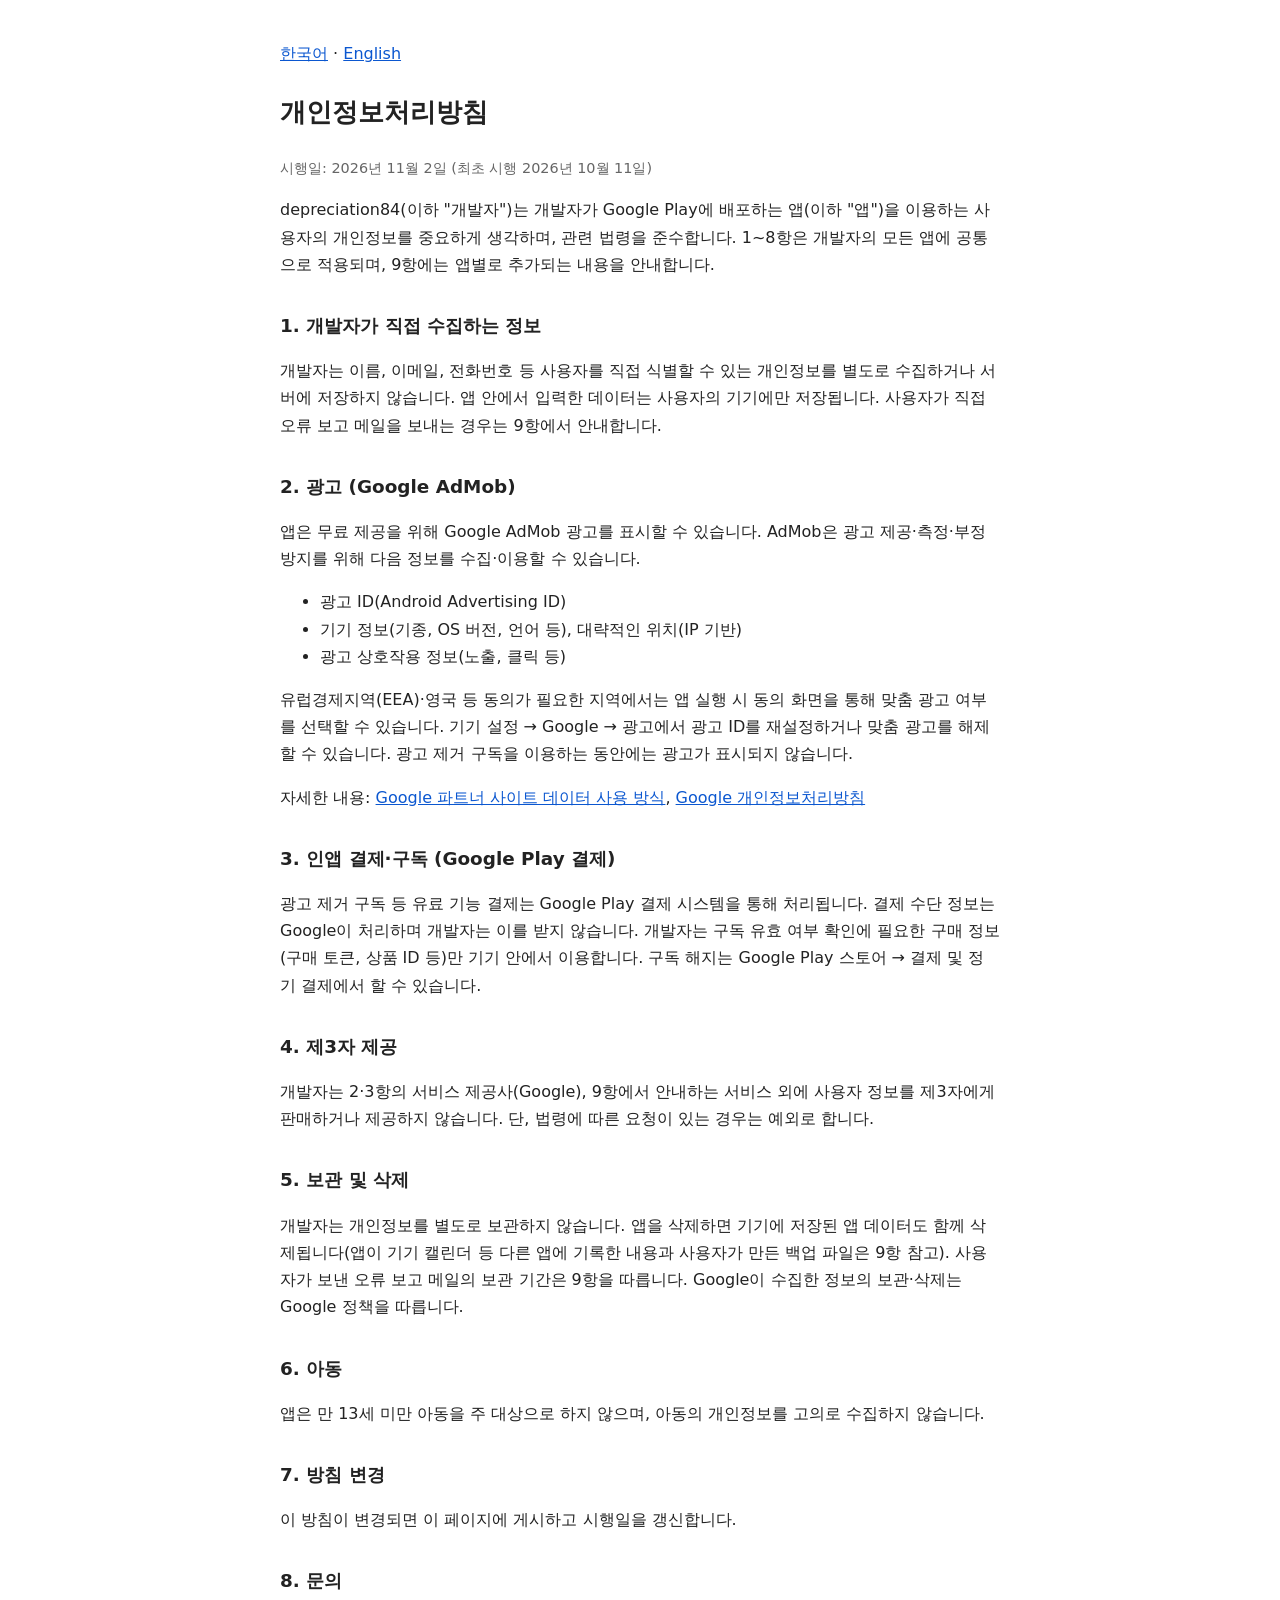
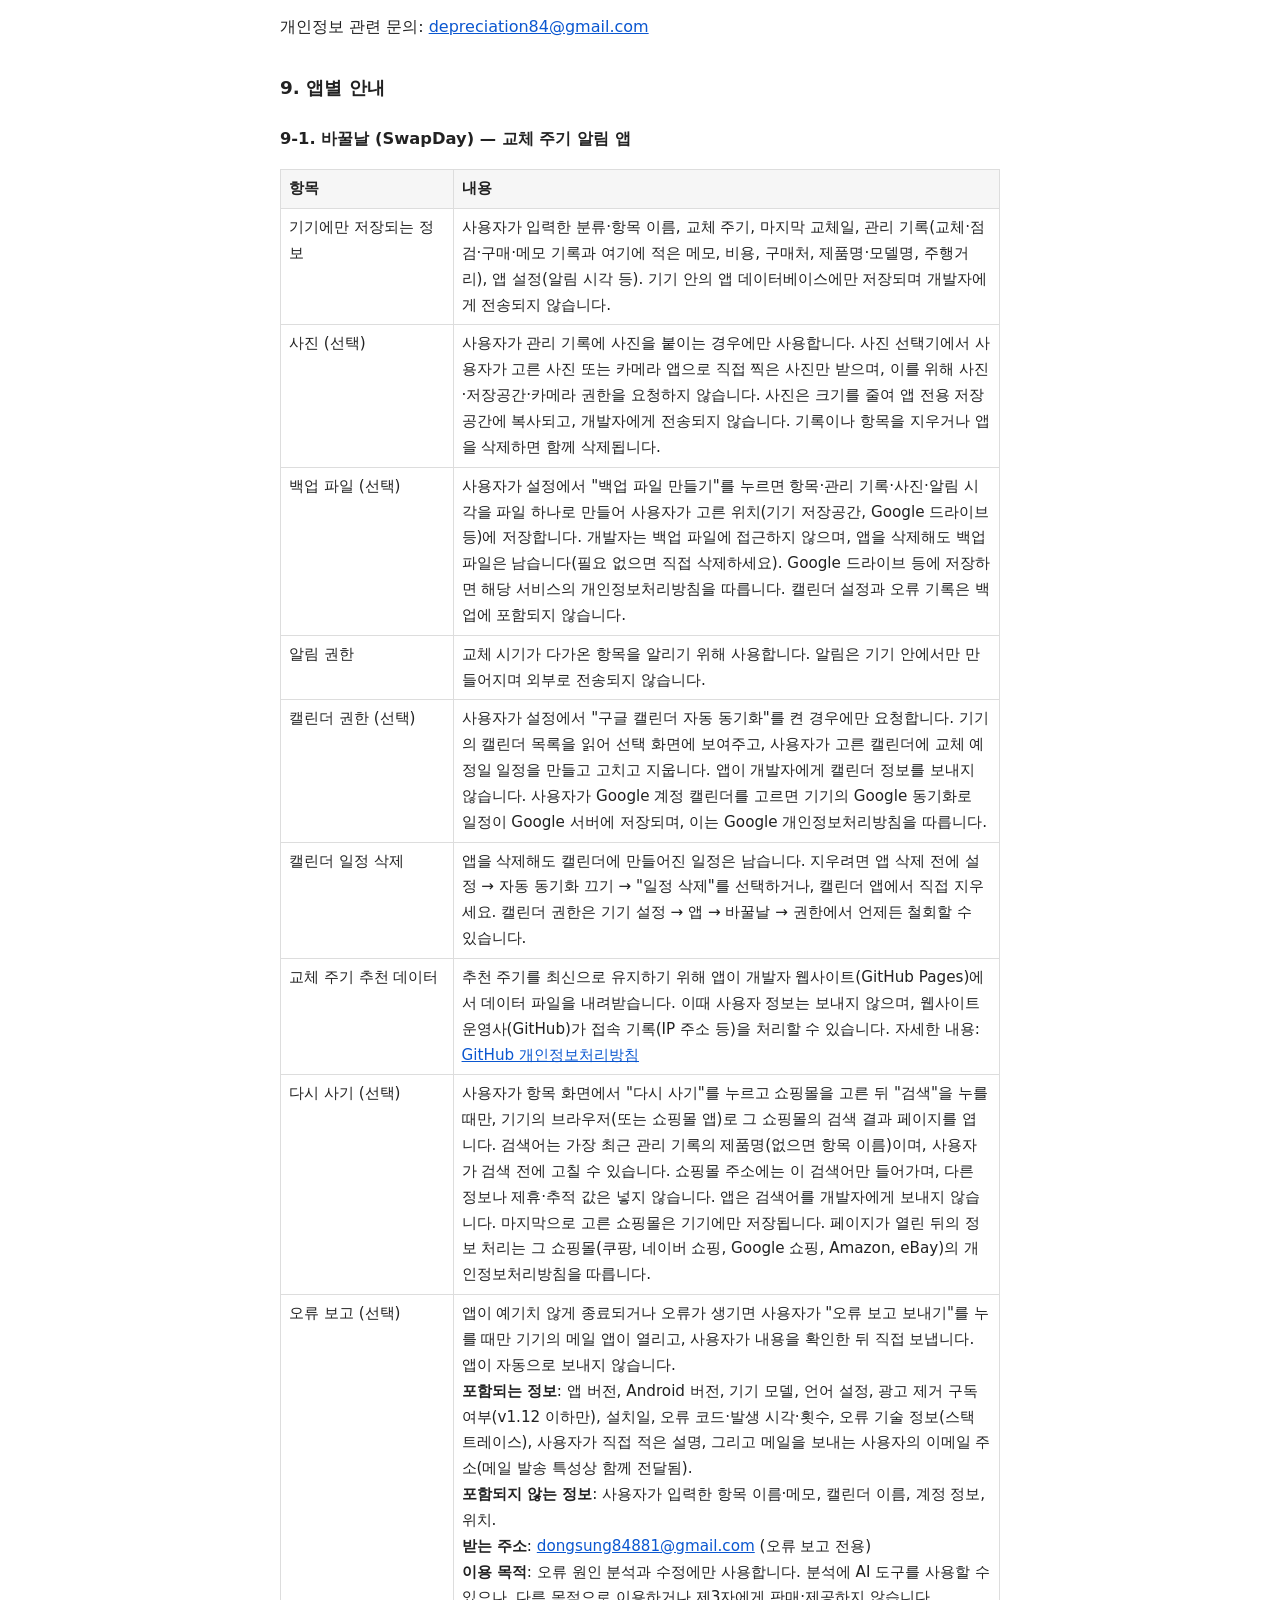
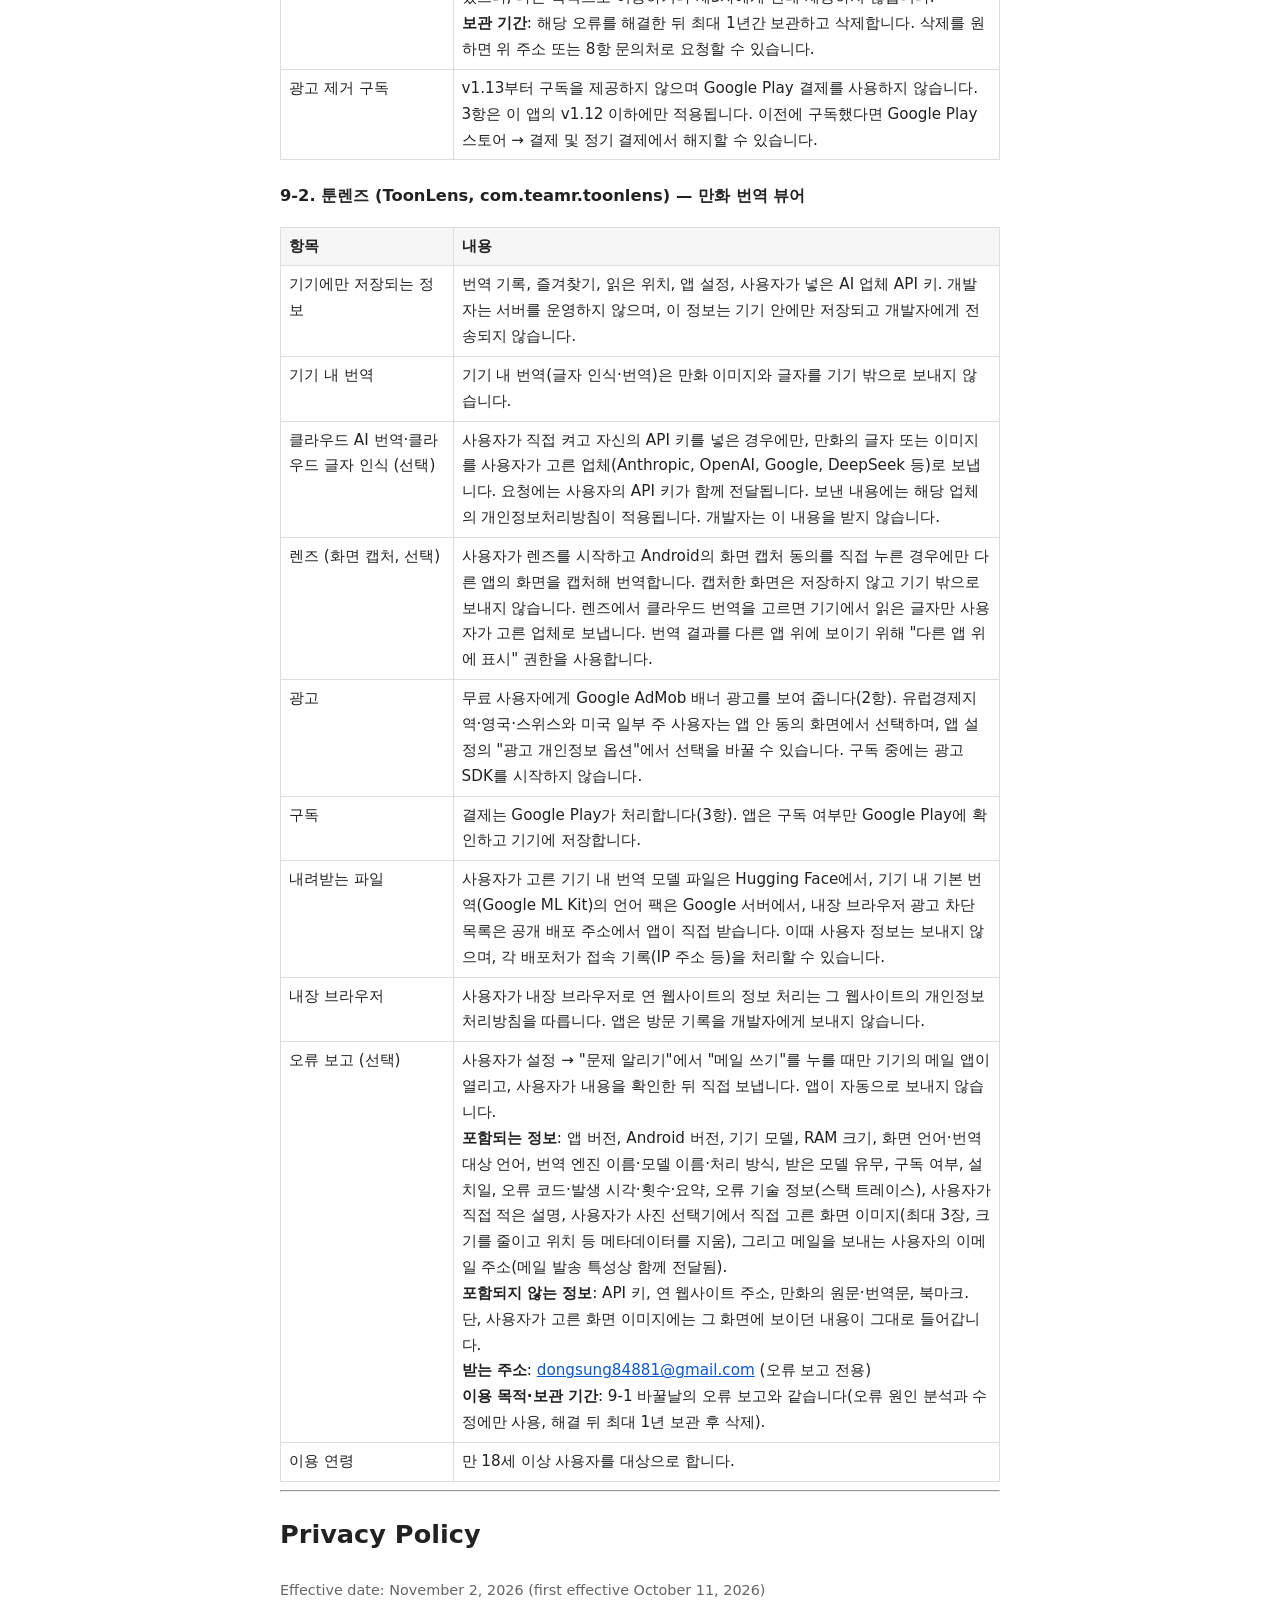
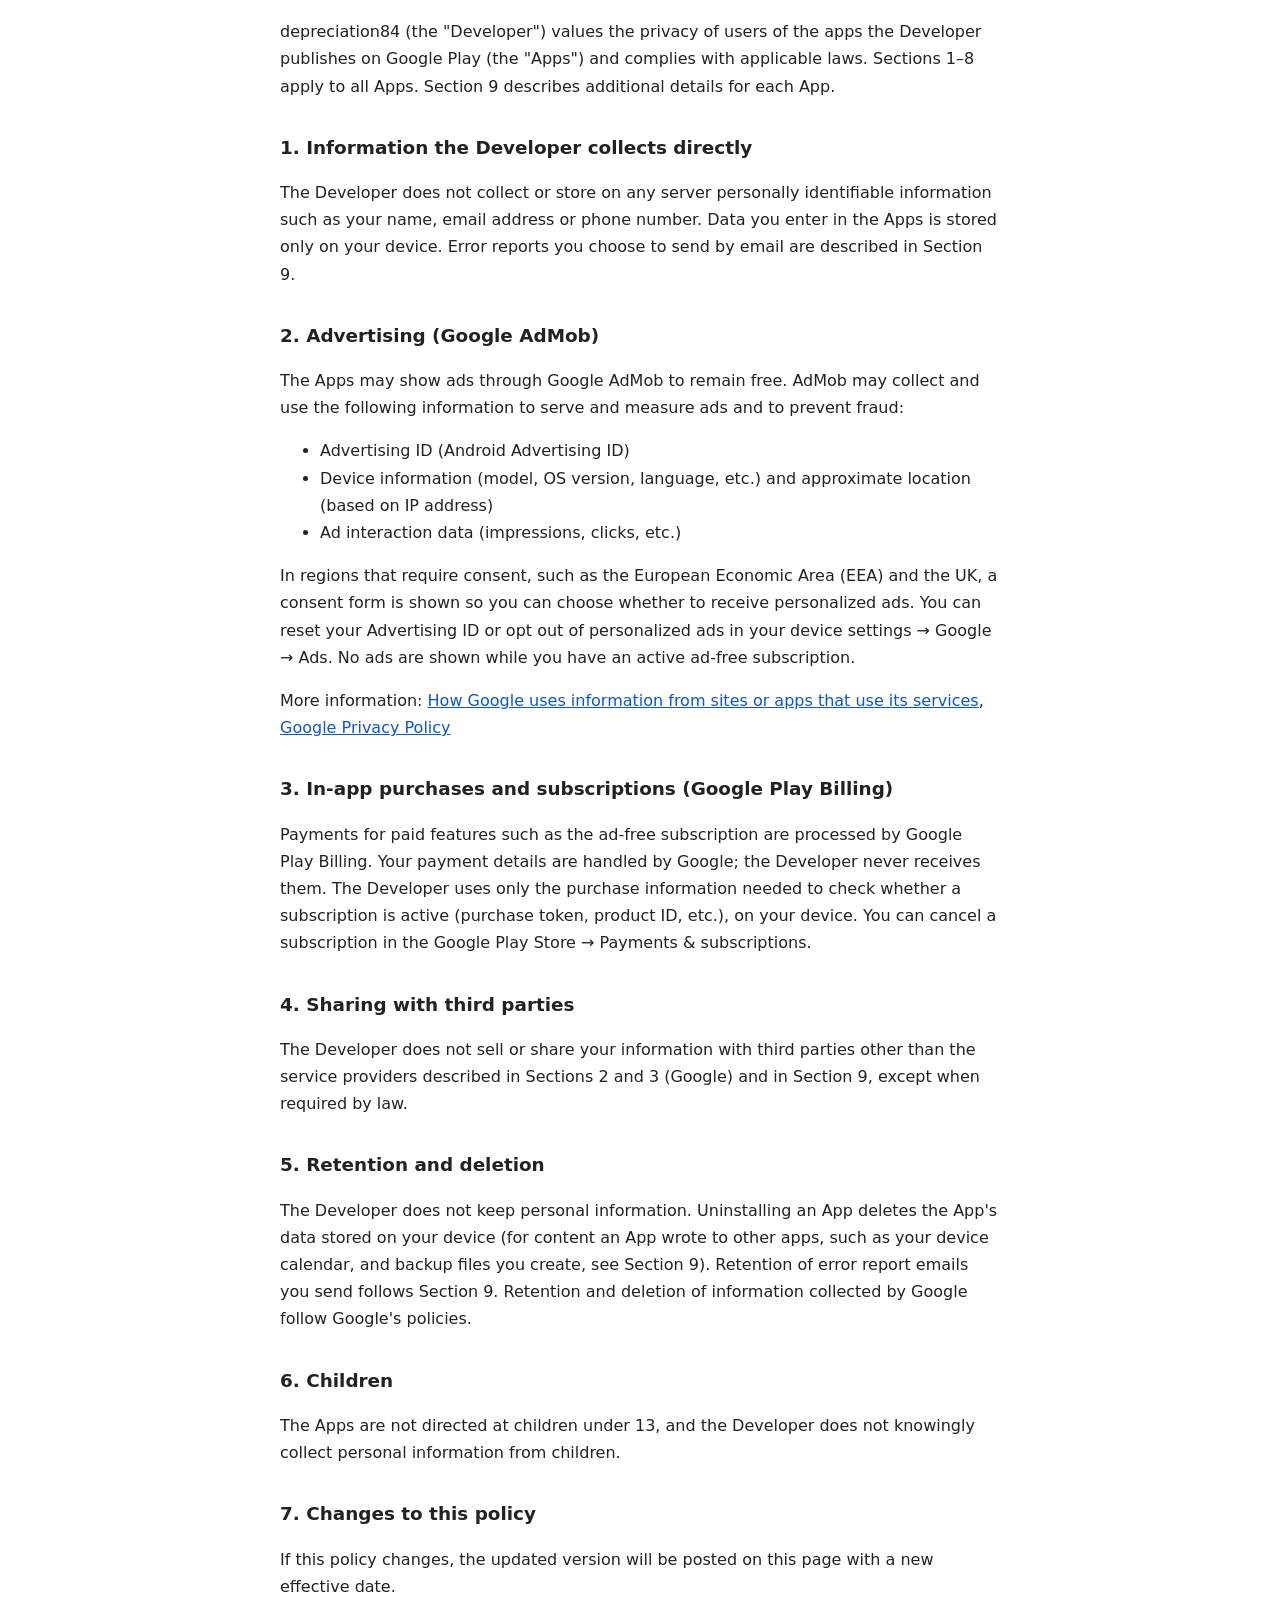
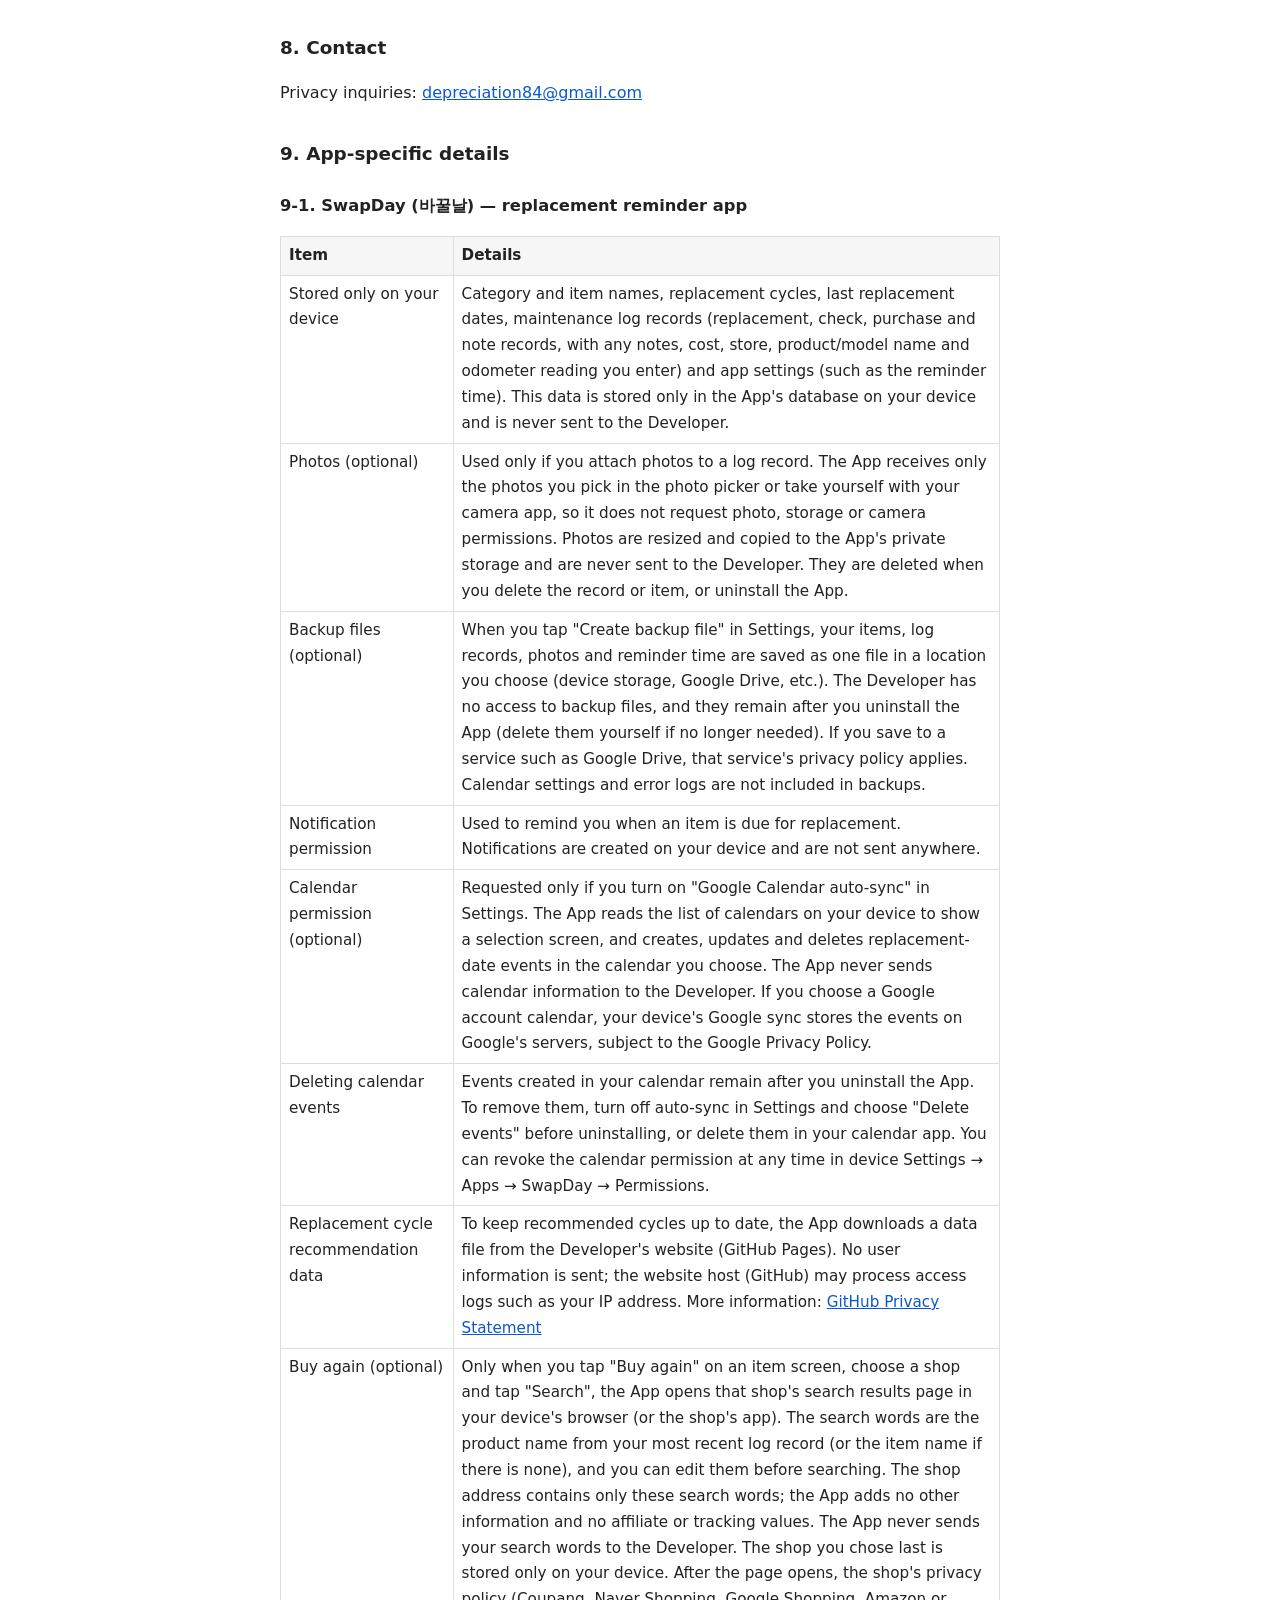
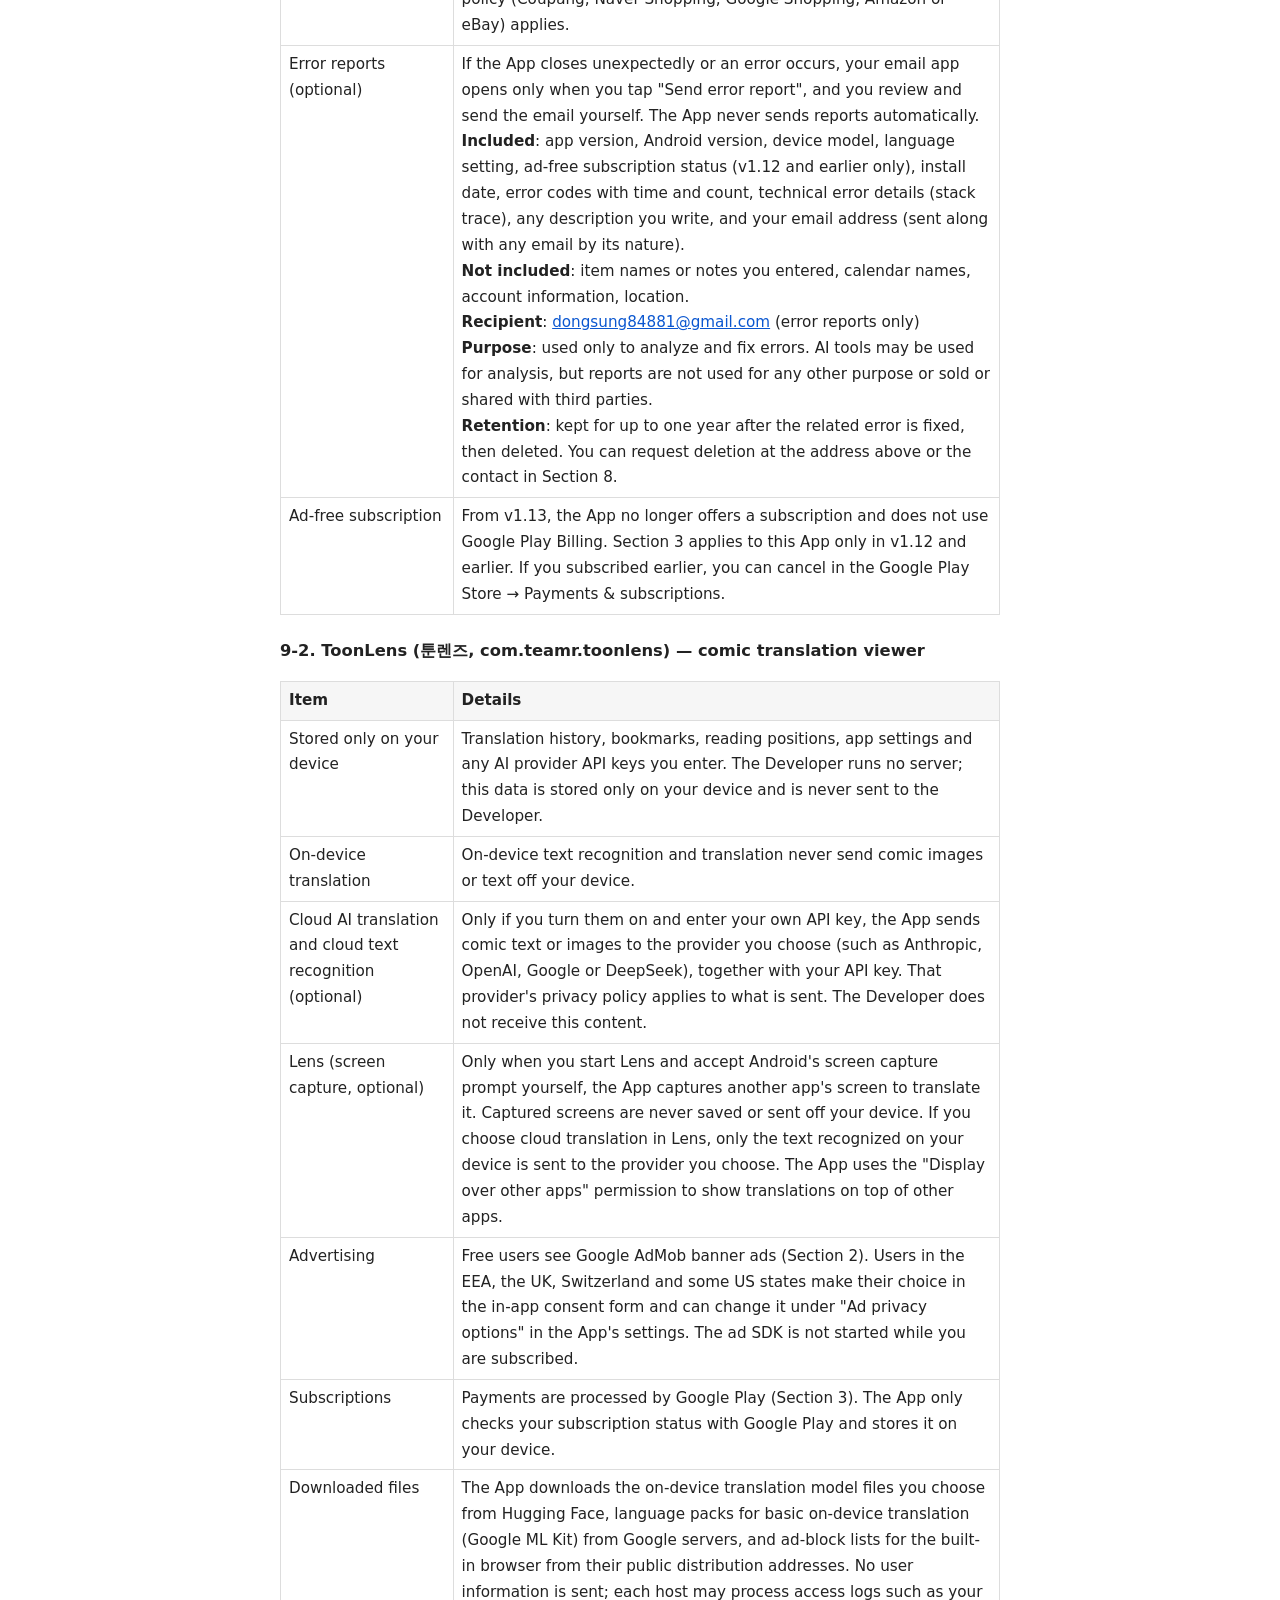
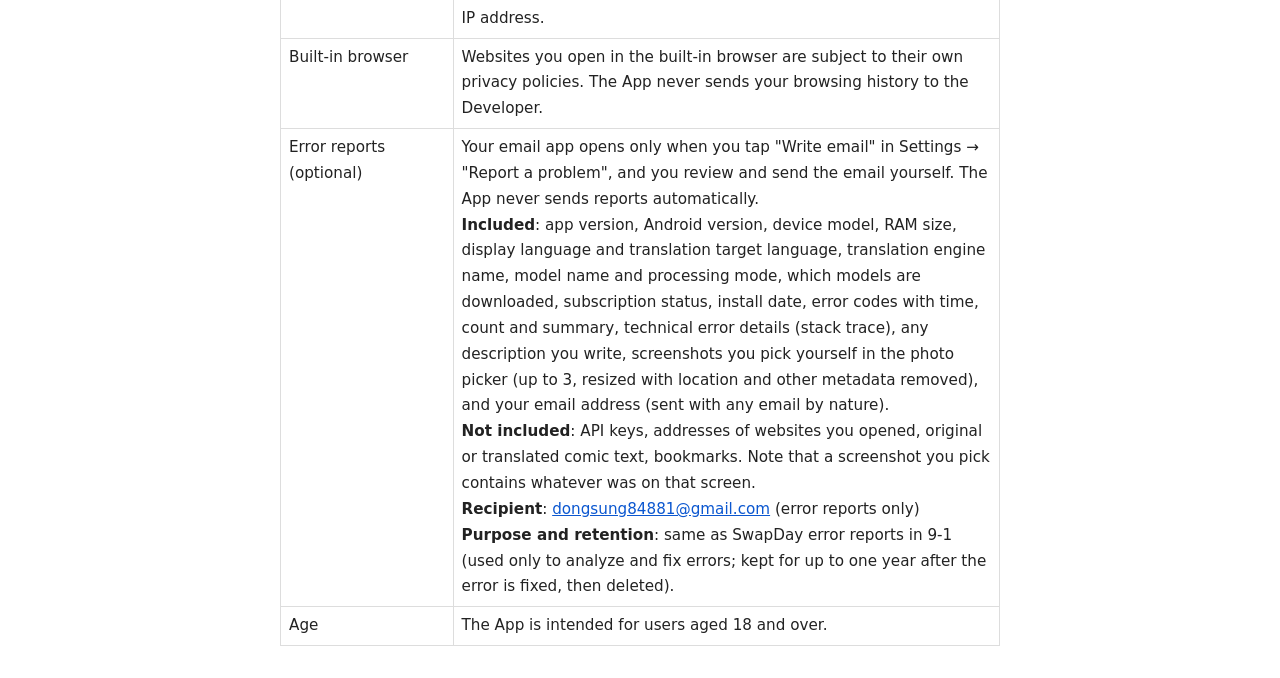
==== privacy.html @ cd3dc9b4 "Privacy: SwapDay v1.13 removes subscription Add a subscription row to section 9-1 (ko/en), limit the" ====
<!doctype html>
<html lang="ko">
<head>
<meta charset="utf-8">
<meta name="viewport" content="width=device-width, initial-scale=1">
<title>개인정보처리방침 / Privacy Policy</title>
<style>
  body { font-family: system-ui, -apple-system, "Malgun Gothic", sans-serif; max-width: 720px; margin: 0 auto; padding: 32px 16px; line-height: 1.7; color: #222; background: #fff; }
  h1 { font-size: 1.6rem; }
  h2 { font-size: 1.15rem; margin-top: 32px; }
  h3 { font-size: 1.02rem; margin-top: 22px; }
  a { color: #0b57d0; }
  .muted { color: #666; font-size: .9rem; }
  .lang { margin: 8px 0 24px; }
  table { border-collapse: collapse; width: 100%; font-size: .95rem; }
  th, td { border: 1px solid #ddd; padding: 6px 8px; text-align: left; vertical-align: top; }
  th { background: #f6f6f6; }
</style>
</head>
<body>
<p class="lang"><a href="#ko">한국어</a> · <a href="#en">English</a></p>

<!-- ============================== 한국어 ============================== -->
<section id="ko" lang="ko">
<h1>개인정보처리방침</h1>
<p class="muted">시행일: 2026년 11월 2일 (최초 시행 2026년 10월 11일)</p>

<p>depreciation84(이하 "개발자")는 개발자가 Google Play에 배포하는 앱(이하 "앱")을 이용하는 사용자의 개인정보를 중요하게 생각하며, 관련 법령을 준수합니다. 1~8항은 개발자의 모든 앱에 공통으로 적용되며, 9항에는 앱별로 추가되는 내용을 안내합니다.</p>

<h2>1. 개발자가 직접 수집하는 정보</h2>
<p>개발자는 이름, 이메일, 전화번호 등 사용자를 직접 식별할 수 있는 개인정보를 별도로 수집하거나 서버에 저장하지 않습니다. 앱 안에서 입력한 데이터는 사용자의 기기에만 저장됩니다. 사용자가 직접 오류 보고 메일을 보내는 경우는 9항에서 안내합니다.</p>

<h2>2. 광고 (Google AdMob)</h2>
<p>앱은 무료 제공을 위해 Google AdMob 광고를 표시할 수 있습니다. AdMob은 광고 제공·측정·부정 방지를 위해 다음 정보를 수집·이용할 수 있습니다.</p>
<ul>
  <li>광고 ID(Android Advertising ID)</li>
  <li>기기 정보(기종, OS 버전, 언어 등), 대략적인 위치(IP 기반)</li>
  <li>광고 상호작용 정보(노출, 클릭 등)</li>
</ul>
<p>유럽경제지역(EEA)·영국 등 동의가 필요한 지역에서는 앱 실행 시 동의 화면을 통해 맞춤 광고 여부를 선택할 수 있습니다. 기기 설정 → Google → 광고에서 광고 ID를 재설정하거나 맞춤 광고를 해제할 수 있습니다. 광고 제거 구독을 이용하는 동안에는 광고가 표시되지 않습니다.</p>
<p>자세한 내용: <a href="https://policies.google.com/technologies/partner-sites">Google 파트너 사이트 데이터 사용 방식</a>, <a href="https://policies.google.com/privacy">Google 개인정보처리방침</a></p>

<h2>3. 인앱 결제·구독 (Google Play 결제)</h2>
<p>광고 제거 구독 등 유료 기능 결제는 Google Play 결제 시스템을 통해 처리됩니다. 결제 수단 정보는 Google이 처리하며 개발자는 이를 받지 않습니다. 개발자는 구독 유효 여부 확인에 필요한 구매 정보(구매 토큰, 상품 ID 등)만 기기 안에서 이용합니다. 구독 해지는 Google Play 스토어 → 결제 및 정기 결제에서 할 수 있습니다.</p>

<h2>4. 제3자 제공</h2>
<p>개발자는 2·3항의 서비스 제공사(Google), 9항에서 안내하는 서비스 외에 사용자 정보를 제3자에게 판매하거나 제공하지 않습니다. 단, 법령에 따른 요청이 있는 경우는 예외로 합니다.</p>

<h2>5. 보관 및 삭제</h2>
<p>개발자는 개인정보를 별도로 보관하지 않습니다. 앱을 삭제하면 기기에 저장된 앱 데이터도 함께 삭제됩니다(앱이 기기 캘린더 등 다른 앱에 기록한 내용과 사용자가 만든 백업 파일은 9항 참고). 사용자가 보낸 오류 보고 메일의 보관 기간은 9항을 따릅니다. Google이 수집한 정보의 보관·삭제는 Google 정책을 따릅니다.</p>

<h2>6. 아동</h2>
<p>앱은 만 13세 미만 아동을 주 대상으로 하지 않으며, 아동의 개인정보를 고의로 수집하지 않습니다.</p>

<h2>7. 방침 변경</h2>
<p>이 방침이 변경되면 이 페이지에 게시하고 시행일을 갱신합니다.</p>

<h2>8. 문의</h2>
<p>개인정보 관련 문의: <a href="mailto:depreciation84@gmail.com">depreciation84@gmail.com</a></p>

<h2>9. 앱별 안내</h2>

<h3>9-1. 바꿀날 (SwapDay) — 교체 주기 알림 앱</h3>
<table>
  <tr><th style="width:24%">항목</th><th>내용</th></tr>
  <tr><td>기기에만 저장되는 정보</td><td>사용자가 입력한 분류·항목 이름, 교체 주기, 마지막 교체일, 관리 기록(교체·점검·구매·메모 기록과 여기에 적은 메모, 비용, 구매처, 제품명·모델명, 주행거리), 앱 설정(알림 시각 등). 기기 안의 앱 데이터베이스에만 저장되며 개발자에게 전송되지 않습니다.</td></tr>
  <tr><td>사진 (선택)</td><td>사용자가 관리 기록에 사진을 붙이는 경우에만 사용합니다. 사진 선택기에서 사용자가 고른 사진 또는 카메라 앱으로 직접 찍은 사진만 받으며, 이를 위해 사진·저장공간·카메라 권한을 요청하지 않습니다. 사진은 크기를 줄여 앱 전용 저장공간에 복사되고, 개발자에게 전송되지 않습니다. 기록이나 항목을 지우거나 앱을 삭제하면 함께 삭제됩니다.</td></tr>
  <tr><td>백업 파일 (선택)</td><td>사용자가 설정에서 "백업 파일 만들기"를 누르면 항목·관리 기록·사진·알림 시각을 파일 하나로 만들어 사용자가 고른 위치(기기 저장공간, Google 드라이브 등)에 저장합니다. 개발자는 백업 파일에 접근하지 않으며, 앱을 삭제해도 백업 파일은 남습니다(필요 없으면 직접 삭제하세요). Google 드라이브 등에 저장하면 해당 서비스의 개인정보처리방침을 따릅니다. 캘린더 설정과 오류 기록은 백업에 포함되지 않습니다.</td></tr>
  <tr><td>알림 권한</td><td>교체 시기가 다가온 항목을 알리기 위해 사용합니다. 알림은 기기 안에서만 만들어지며 외부로 전송되지 않습니다.</td></tr>
  <tr><td>캘린더 권한 (선택)</td><td>사용자가 설정에서 "구글 캘린더 자동 동기화"를 켠 경우에만 요청합니다. 기기의 캘린더 목록을 읽어 선택 화면에 보여주고, 사용자가 고른 캘린더에 교체 예정일 일정을 만들고 고치고 지웁니다. 앱이 개발자에게 캘린더 정보를 보내지 않습니다. 사용자가 Google 계정 캘린더를 고르면 기기의 Google 동기화로 일정이 Google 서버에 저장되며, 이는 Google 개인정보처리방침을 따릅니다.</td></tr>
  <tr><td>캘린더 일정 삭제</td><td>앱을 삭제해도 캘린더에 만들어진 일정은 남습니다. 지우려면 앱 삭제 전에 설정 → 자동 동기화 끄기 → "일정 삭제"를 선택하거나, 캘린더 앱에서 직접 지우세요. 캘린더 권한은 기기 설정 → 앱 → 바꿀날 → 권한에서 언제든 철회할 수 있습니다.</td></tr>
  <tr><td>교체 주기 추천 데이터</td><td>추천 주기를 최신으로 유지하기 위해 앱이 개발자 웹사이트(GitHub Pages)에서 데이터 파일을 내려받습니다. 이때 사용자 정보는 보내지 않으며, 웹사이트 운영사(GitHub)가 접속 기록(IP 주소 등)을 처리할 수 있습니다. 자세한 내용: <a href="https://docs.github.com/site-policy/privacy-policies/github-general-privacy-statement">GitHub 개인정보처리방침</a></td></tr>
  <tr><td>다시 사기 (선택)</td><td>사용자가 항목 화면에서 "다시 사기"를 누르고 쇼핑몰을 고른 뒤 "검색"을 누를 때만, 기기의 브라우저(또는 쇼핑몰 앱)로 그 쇼핑몰의 검색 결과 페이지를 엽니다. 검색어는 가장 최근 관리 기록의 제품명(없으면 항목 이름)이며, 사용자가 검색 전에 고칠 수 있습니다. 쇼핑몰 주소에는 이 검색어만 들어가며, 다른 정보나 제휴·추적 값은 넣지 않습니다. 앱은 검색어를 개발자에게 보내지 않습니다. 마지막으로 고른 쇼핑몰은 기기에만 저장됩니다. 페이지가 열린 뒤의 정보 처리는 그 쇼핑몰(쿠팡, 네이버 쇼핑, Google 쇼핑, Amazon, eBay)의 개인정보처리방침을 따릅니다.</td></tr>
  <tr><td>오류 보고 (선택)</td><td>앱이 예기치 않게 종료되거나 오류가 생기면 사용자가 "오류 보고 보내기"를 누를 때만 기기의 메일 앱이 열리고, 사용자가 내용을 확인한 뒤 직접 보냅니다. 앱이 자동으로 보내지 않습니다.<br>
  <b>포함되는 정보</b>: 앱 버전, Android 버전, 기기 모델, 언어 설정, 광고 제거 구독 여부(v1.12 이하만), 설치일, 오류 코드·발생 시각·횟수, 오류 기술 정보(스택 트레이스), 사용자가 직접 적은 설명, 그리고 메일을 보내는 사용자의 이메일 주소(메일 발송 특성상 함께 전달됨).<br>
  <b>포함되지 않는 정보</b>: 사용자가 입력한 항목 이름·메모, 캘린더 이름, 계정 정보, 위치.<br>
  <b>받는 주소</b>: <a href="mailto:dongsung84881@gmail.com">dongsung84881@gmail.com</a> (오류 보고 전용)<br>
  <b>이용 목적</b>: 오류 원인 분석과 수정에만 사용합니다. 분석에 AI 도구를 사용할 수 있으나, 다른 목적으로 이용하거나 제3자에게 판매·제공하지 않습니다.<br>
  <b>보관 기간</b>: 해당 오류를 해결한 뒤 최대 1년간 보관하고 삭제합니다. 삭제를 원하면 위 주소 또는 8항 문의처로 요청할 수 있습니다.</td></tr>
  <tr><td>광고 제거 구독</td><td>v1.13부터 구독을 제공하지 않으며 Google Play 결제를 사용하지 않습니다. 3항은 이 앱의 v1.12 이하에만 적용됩니다. 이전에 구독했다면 Google Play 스토어 → 결제 및 정기 결제에서 해지할 수 있습니다.</td></tr>
</table>
<h3>9-2. 툰렌즈 (ToonLens, com.teamr.toonlens) — 만화 번역 뷰어</h3>
<table>
  <tr><th style="width:24%">항목</th><th>내용</th></tr>
  <tr><td>기기에만 저장되는 정보</td><td>번역 기록, 즐겨찾기, 읽은 위치, 앱 설정, 사용자가 넣은 AI 업체 API 키. 개발자는 서버를 운영하지 않으며, 이 정보는 기기 안에만 저장되고 개발자에게 전송되지 않습니다.</td></tr>
  <tr><td>기기 내 번역</td><td>기기 내 번역(글자 인식·번역)은 만화 이미지와 글자를 기기 밖으로 보내지 않습니다.</td></tr>
  <tr><td>클라우드 AI 번역·클라우드 글자 인식 (선택)</td><td>사용자가 직접 켜고 자신의 API 키를 넣은 경우에만, 만화의 글자 또는 이미지를 사용자가 고른 업체(Anthropic, OpenAI, Google, DeepSeek 등)로 보냅니다. 요청에는 사용자의 API 키가 함께 전달됩니다. 보낸 내용에는 해당 업체의 개인정보처리방침이 적용됩니다. 개발자는 이 내용을 받지 않습니다.</td></tr>
  <tr><td>렌즈 (화면 캡처, 선택)</td><td>사용자가 렌즈를 시작하고 Android의 화면 캡처 동의를 직접 누른 경우에만 다른 앱의 화면을 캡처해 번역합니다. 캡처한 화면은 저장하지 않고 기기 밖으로 보내지 않습니다. 렌즈에서 클라우드 번역을 고르면 기기에서 읽은 글자만 사용자가 고른 업체로 보냅니다. 번역 결과를 다른 앱 위에 보이기 위해 "다른 앱 위에 표시" 권한을 사용합니다.</td></tr>
  <tr><td>광고</td><td>무료 사용자에게 Google AdMob 배너 광고를 보여 줍니다(2항). 유럽경제지역·영국·스위스와 미국 일부 주 사용자는 앱 안 동의 화면에서 선택하며, 앱 설정의 "광고 개인정보 옵션"에서 선택을 바꿀 수 있습니다. 구독 중에는 광고 SDK를 시작하지 않습니다.</td></tr>
  <tr><td>구독</td><td>결제는 Google Play가 처리합니다(3항). 앱은 구독 여부만 Google Play에 확인하고 기기에 저장합니다.</td></tr>
  <tr><td>내려받는 파일</td><td>사용자가 고른 기기 내 번역 모델 파일은 Hugging Face에서, 기기 내 기본 번역(Google ML Kit)의 언어 팩은 Google 서버에서, 내장 브라우저 광고 차단 목록은 공개 배포 주소에서 앱이 직접 받습니다. 이때 사용자 정보는 보내지 않으며, 각 배포처가 접속 기록(IP 주소 등)을 처리할 수 있습니다.</td></tr>
  <tr><td>내장 브라우저</td><td>사용자가 내장 브라우저로 연 웹사이트의 정보 처리는 그 웹사이트의 개인정보처리방침을 따릅니다. 앱은 방문 기록을 개발자에게 보내지 않습니다.</td></tr>
  <tr><td>오류 보고 (선택)</td><td>사용자가 설정 → "문제 알리기"에서 "메일 쓰기"를 누를 때만 기기의 메일 앱이 열리고, 사용자가 내용을 확인한 뒤 직접 보냅니다. 앱이 자동으로 보내지 않습니다.<br>
  <b>포함되는 정보</b>: 앱 버전, Android 버전, 기기 모델, RAM 크기, 화면 언어·번역 대상 언어, 번역 엔진 이름·모델 이름·처리 방식, 받은 모델 유무, 구독 여부, 설치일, 오류 코드·발생 시각·횟수·요약, 오류 기술 정보(스택 트레이스), 사용자가 직접 적은 설명, 사용자가 사진 선택기에서 직접 고른 화면 이미지(최대 3장, 크기를 줄이고 위치 등 메타데이터를 지움), 그리고 메일을 보내는 사용자의 이메일 주소(메일 발송 특성상 함께 전달됨).<br>
  <b>포함되지 않는 정보</b>: API 키, 연 웹사이트 주소, 만화의 원문·번역문, 북마크. 단, 사용자가 고른 화면 이미지에는 그 화면에 보이던 내용이 그대로 들어갑니다.<br>
  <b>받는 주소</b>: <a href="mailto:dongsung84881@gmail.com">dongsung84881@gmail.com</a> (오류 보고 전용)<br>
  <b>이용 목적·보관 기간</b>: 9-1 바꿀날의 오류 보고와 같습니다(오류 원인 분석과 수정에만 사용, 해결 뒤 최대 1년 보관 후 삭제).</td></tr>
  <tr><td>이용 연령</td><td>만 18세 이상 사용자를 대상으로 합니다.</td></tr>
</table>

</section>

<hr>

<!-- ============================== English ============================== -->
<section id="en" lang="en">
<h1>Privacy Policy</h1>
<p class="muted">Effective date: November 2, 2026 (first effective October 11, 2026)</p>

<p>depreciation84 (the "Developer") values the privacy of users of the apps the Developer publishes on Google Play (the "Apps") and complies with applicable laws. Sections 1–8 apply to all Apps. Section 9 describes additional details for each App.</p>

<h2>1. Information the Developer collects directly</h2>
<p>The Developer does not collect or store on any server personally identifiable information such as your name, email address or phone number. Data you enter in the Apps is stored only on your device. Error reports you choose to send by email are described in Section 9.</p>

<h2>2. Advertising (Google AdMob)</h2>
<p>The Apps may show ads through Google AdMob to remain free. AdMob may collect and use the following information to serve and measure ads and to prevent fraud:</p>
<ul>
  <li>Advertising ID (Android Advertising ID)</li>
  <li>Device information (model, OS version, language, etc.) and approximate location (based on IP address)</li>
  <li>Ad interaction data (impressions, clicks, etc.)</li>
</ul>
<p>In regions that require consent, such as the European Economic Area (EEA) and the UK, a consent form is shown so you can choose whether to receive personalized ads. You can reset your Advertising ID or opt out of personalized ads in your device settings → Google → Ads. No ads are shown while you have an active ad-free subscription.</p>
<p>More information: <a href="https://policies.google.com/technologies/partner-sites">How Google uses information from sites or apps that use its services</a>, <a href="https://policies.google.com/privacy">Google Privacy Policy</a></p>

<h2>3. In-app purchases and subscriptions (Google Play Billing)</h2>
<p>Payments for paid features such as the ad-free subscription are processed by Google Play Billing. Your payment details are handled by Google; the Developer never receives them. The Developer uses only the purchase information needed to check whether a subscription is active (purchase token, product ID, etc.), on your device. You can cancel a subscription in the Google Play Store → Payments &amp; subscriptions.</p>

<h2>4. Sharing with third parties</h2>
<p>The Developer does not sell or share your information with third parties other than the service providers described in Sections 2 and 3 (Google) and in Section 9, except when required by law.</p>

<h2>5. Retention and deletion</h2>
<p>The Developer does not keep personal information. Uninstalling an App deletes the App's data stored on your device (for content an App wrote to other apps, such as your device calendar, and backup files you create, see Section 9). Retention of error report emails you send follows Section 9. Retention and deletion of information collected by Google follow Google's policies.</p>

<h2>6. Children</h2>
<p>The Apps are not directed at children under 13, and the Developer does not knowingly collect personal information from children.</p>

<h2>7. Changes to this policy</h2>
<p>If this policy changes, the updated version will be posted on this page with a new effective date.</p>

<h2>8. Contact</h2>
<p>Privacy inquiries: <a href="mailto:depreciation84@gmail.com">depreciation84@gmail.com</a></p>

<h2>9. App-specific details</h2>

<h3>9-1. SwapDay (바꿀날) — replacement reminder app</h3>
<table>
  <tr><th style="width:24%">Item</th><th>Details</th></tr>
  <tr><td>Stored only on your device</td><td>Category and item names, replacement cycles, last replacement dates, maintenance log records (replacement, check, purchase and note records, with any notes, cost, store, product/model name and odometer reading you enter) and app settings (such as the reminder time). This data is stored only in the App's database on your device and is never sent to the Developer.</td></tr>
  <tr><td>Photos (optional)</td><td>Used only if you attach photos to a log record. The App receives only the photos you pick in the photo picker or take yourself with your camera app, so it does not request photo, storage or camera permissions. Photos are resized and copied to the App's private storage and are never sent to the Developer. They are deleted when you delete the record or item, or uninstall the App.</td></tr>
  <tr><td>Backup files (optional)</td><td>When you tap "Create backup file" in Settings, your items, log records, photos and reminder time are saved as one file in a location you choose (device storage, Google Drive, etc.). The Developer has no access to backup files, and they remain after you uninstall the App (delete them yourself if no longer needed). If you save to a service such as Google Drive, that service's privacy policy applies. Calendar settings and error logs are not included in backups.</td></tr>
  <tr><td>Notification permission</td><td>Used to remind you when an item is due for replacement. Notifications are created on your device and are not sent anywhere.</td></tr>
  <tr><td>Calendar permission (optional)</td><td>Requested only if you turn on "Google Calendar auto-sync" in Settings. The App reads the list of calendars on your device to show a selection screen, and creates, updates and deletes replacement-date events in the calendar you choose. The App never sends calendar information to the Developer. If you choose a Google account calendar, your device's Google sync stores the events on Google's servers, subject to the Google Privacy Policy.</td></tr>
  <tr><td>Deleting calendar events</td><td>Events created in your calendar remain after you uninstall the App. To remove them, turn off auto-sync in Settings and choose "Delete events" before uninstalling, or delete them in your calendar app. You can revoke the calendar permission at any time in device Settings → Apps → SwapDay → Permissions.</td></tr>
  <tr><td>Replacement cycle recommendation data</td><td>To keep recommended cycles up to date, the App downloads a data file from the Developer's website (GitHub Pages). No user information is sent; the website host (GitHub) may process access logs such as your IP address. More information: <a href="https://docs.github.com/site-policy/privacy-policies/github-general-privacy-statement">GitHub Privacy Statement</a></td></tr>
  <tr><td>Buy again (optional)</td><td>Only when you tap "Buy again" on an item screen, choose a shop and tap "Search", the App opens that shop's search results page in your device's browser (or the shop's app). The search words are the product name from your most recent log record (or the item name if there is none), and you can edit them before searching. The shop address contains only these search words; the App adds no other information and no affiliate or tracking values. The App never sends your search words to the Developer. The shop you chose last is stored only on your device. After the page opens, the shop's privacy policy (Coupang, Naver Shopping, Google Shopping, Amazon or eBay) applies.</td></tr>
  <tr><td>Error reports (optional)</td><td>If the App closes unexpectedly or an error occurs, your email app opens only when you tap "Send error report", and you review and send the email yourself. The App never sends reports automatically.<br>
  <b>Included</b>: app version, Android version, device model, language setting, ad-free subscription status (v1.12 and earlier only), install date, error codes with time and count, technical error details (stack trace), any description you write, and your email address (sent along with any email by its nature).<br>
  <b>Not included</b>: item names or notes you entered, calendar names, account information, location.<br>
  <b>Recipient</b>: <a href="mailto:dongsung84881@gmail.com">dongsung84881@gmail.com</a> (error reports only)<br>
  <b>Purpose</b>: used only to analyze and fix errors. AI tools may be used for analysis, but reports are not used for any other purpose or sold or shared with third parties.<br>
  <b>Retention</b>: kept for up to one year after the related error is fixed, then deleted. You can request deletion at the address above or the contact in Section 8.</td></tr>
  <tr><td>Ad-free subscription</td><td>From v1.13, the App no longer offers a subscription and does not use Google Play Billing. Section 3 applies to this App only in v1.12 and earlier. If you subscribed earlier, you can cancel in the Google Play Store → Payments &amp; subscriptions.</td></tr>
</table>
<h3>9-2. ToonLens (툰렌즈, com.teamr.toonlens) — comic translation viewer</h3>
<table>
  <tr><th style="width:24%">Item</th><th>Details</th></tr>
  <tr><td>Stored only on your device</td><td>Translation history, bookmarks, reading positions, app settings and any AI provider API keys you enter. The Developer runs no server; this data is stored only on your device and is never sent to the Developer.</td></tr>
  <tr><td>On-device translation</td><td>On-device text recognition and translation never send comic images or text off your device.</td></tr>
  <tr><td>Cloud AI translation and cloud text recognition (optional)</td><td>Only if you turn them on and enter your own API key, the App sends comic text or images to the provider you choose (such as Anthropic, OpenAI, Google or DeepSeek), together with your API key. That provider's privacy policy applies to what is sent. The Developer does not receive this content.</td></tr>
  <tr><td>Lens (screen capture, optional)</td><td>Only when you start Lens and accept Android's screen capture prompt yourself, the App captures another app's screen to translate it. Captured screens are never saved or sent off your device. If you choose cloud translation in Lens, only the text recognized on your device is sent to the provider you choose. The App uses the "Display over other apps" permission to show translations on top of other apps.</td></tr>
  <tr><td>Advertising</td><td>Free users see Google AdMob banner ads (Section 2). Users in the EEA, the UK, Switzerland and some US states make their choice in the in-app consent form and can change it under "Ad privacy options" in the App's settings. The ad SDK is not started while you are subscribed.</td></tr>
  <tr><td>Subscriptions</td><td>Payments are processed by Google Play (Section 3). The App only checks your subscription status with Google Play and stores it on your device.</td></tr>
  <tr><td>Downloaded files</td><td>The App downloads the on-device translation model files you choose from Hugging Face, language packs for basic on-device translation (Google ML Kit) from Google servers, and ad-block lists for the built-in browser from their public distribution addresses. No user information is sent; each host may process access logs such as your IP address.</td></tr>
  <tr><td>Built-in browser</td><td>Websites you open in the built-in browser are subject to their own privacy policies. The App never sends your browsing history to the Developer.</td></tr>
  <tr><td>Error reports (optional)</td><td>Your email app opens only when you tap "Write email" in Settings → "Report a problem", and you review and send the email yourself. The App never sends reports automatically.<br>
  <b>Included</b>: app version, Android version, device model, RAM size, display language and translation target language, translation engine name, model name and processing mode, which models are downloaded, subscription status, install date, error codes with time, count and summary, technical error details (stack trace), any description you write, screenshots you pick yourself in the photo picker (up to 3, resized with location and other metadata removed), and your email address (sent with any email by nature).<br>
  <b>Not included</b>: API keys, addresses of websites you opened, original or translated comic text, bookmarks. Note that a screenshot you pick contains whatever was on that screen.<br>
  <b>Recipient</b>: <a href="mailto:dongsung84881@gmail.com">dongsung84881@gmail.com</a> (error reports only)<br>
  <b>Purpose and retention</b>: same as SwapDay error reports in 9-1 (used only to analyze and fix errors; kept for up to one year after the error is fixed, then deleted).</td></tr>
  <tr><td>Age</td><td>The App is intended for users aged 18 and over.</td></tr>
</table>

</section>
</body>
</html>
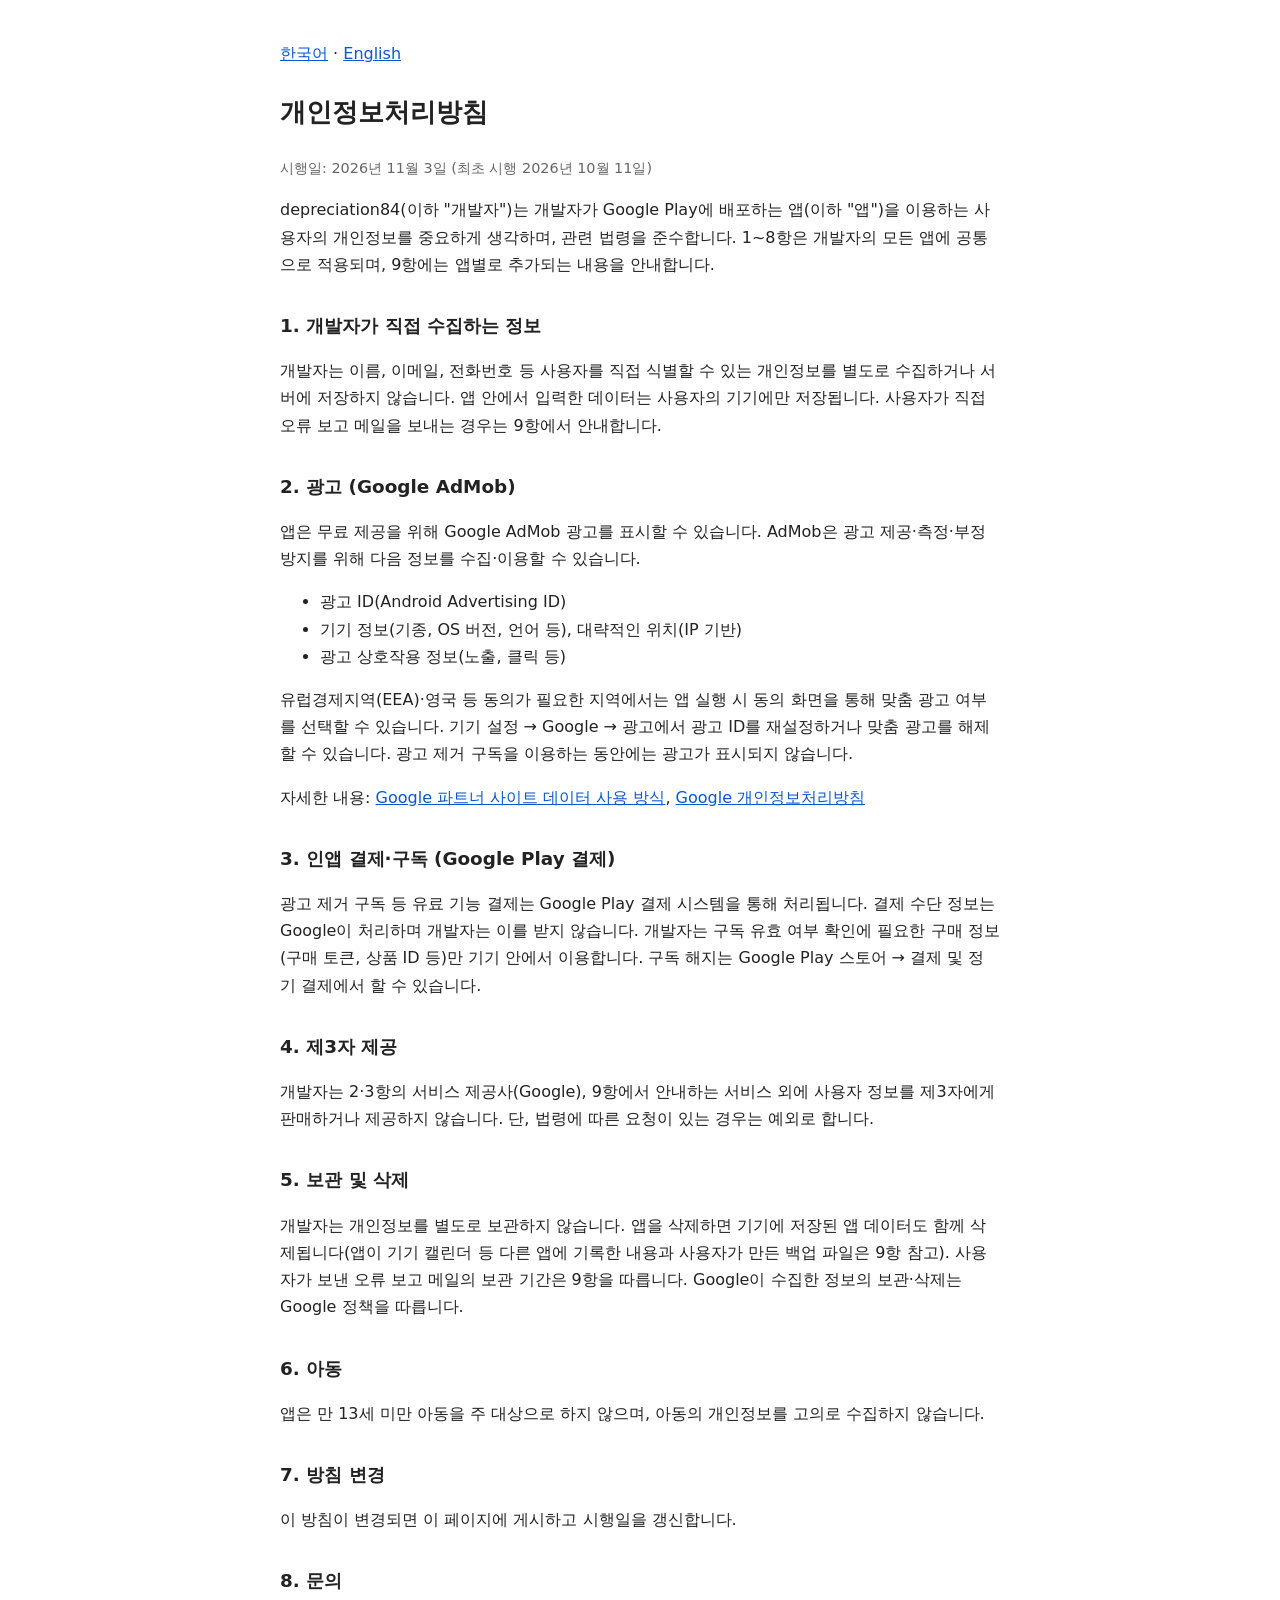
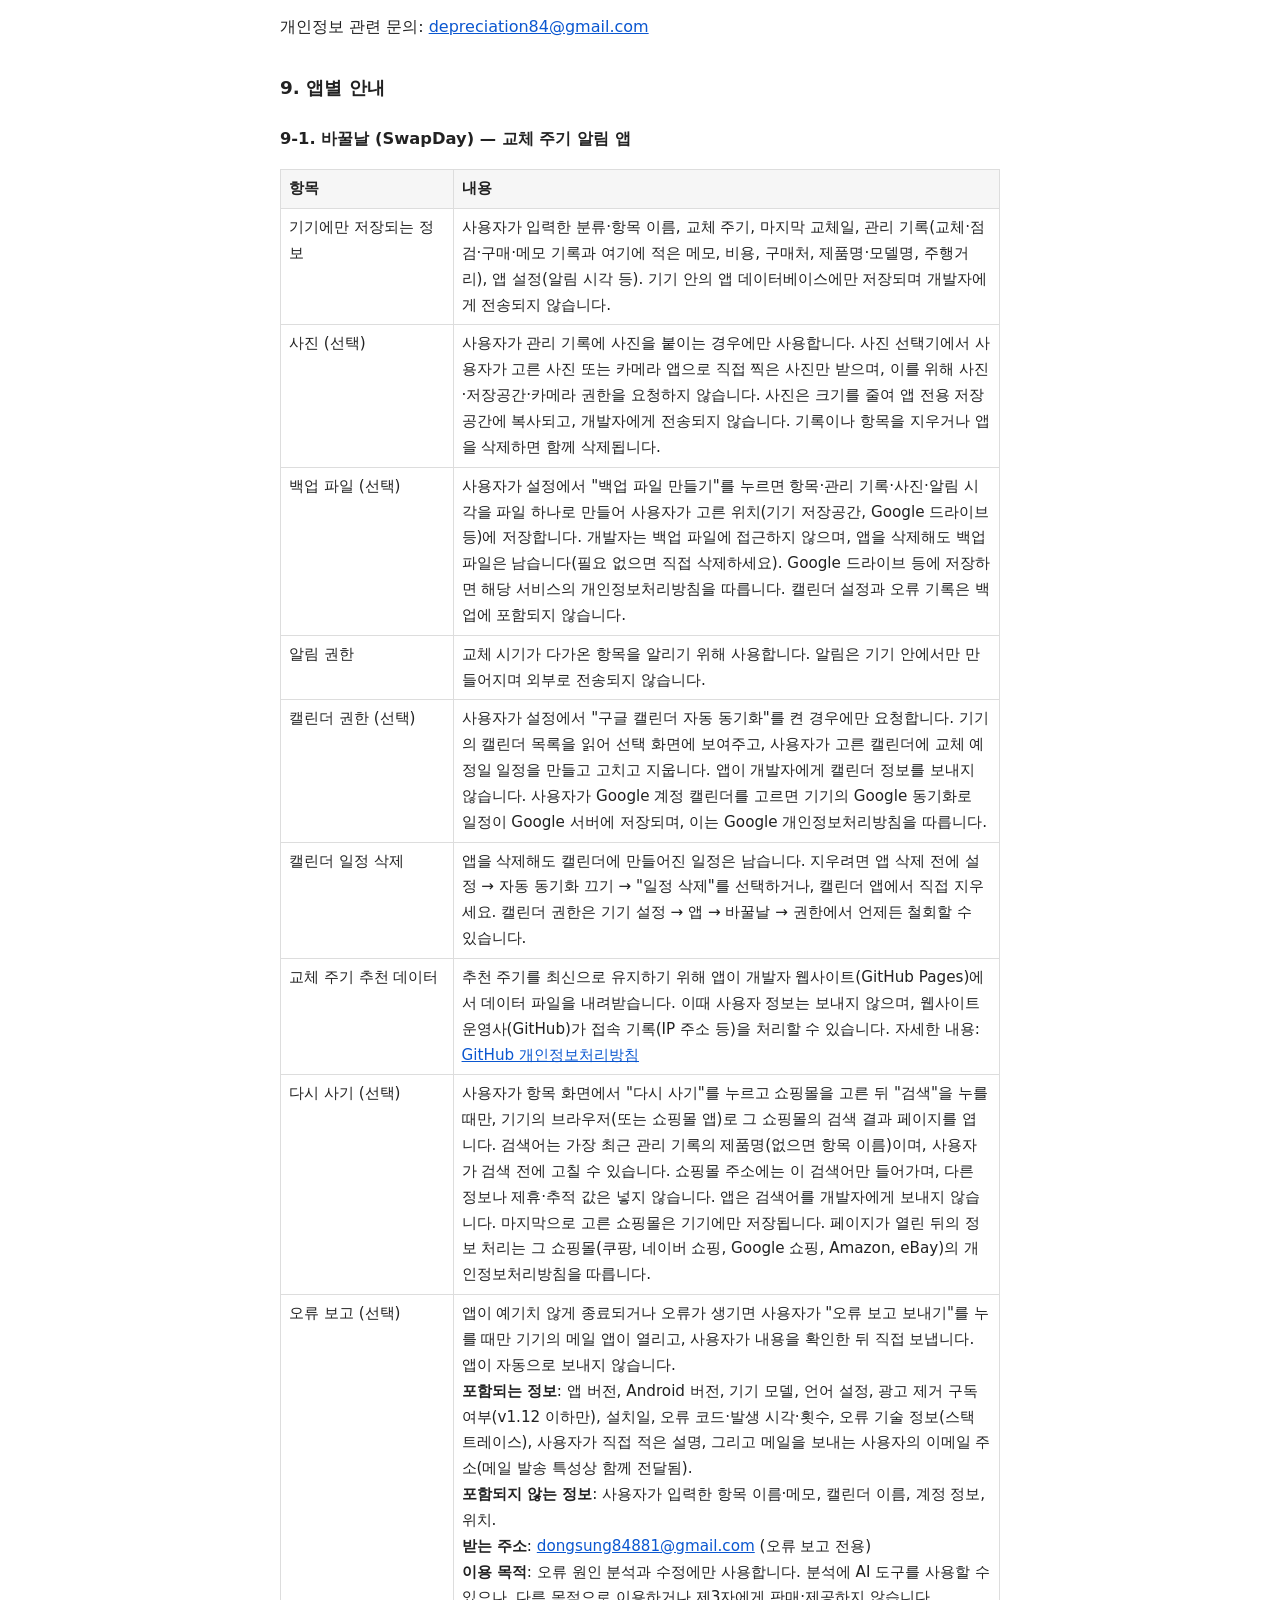
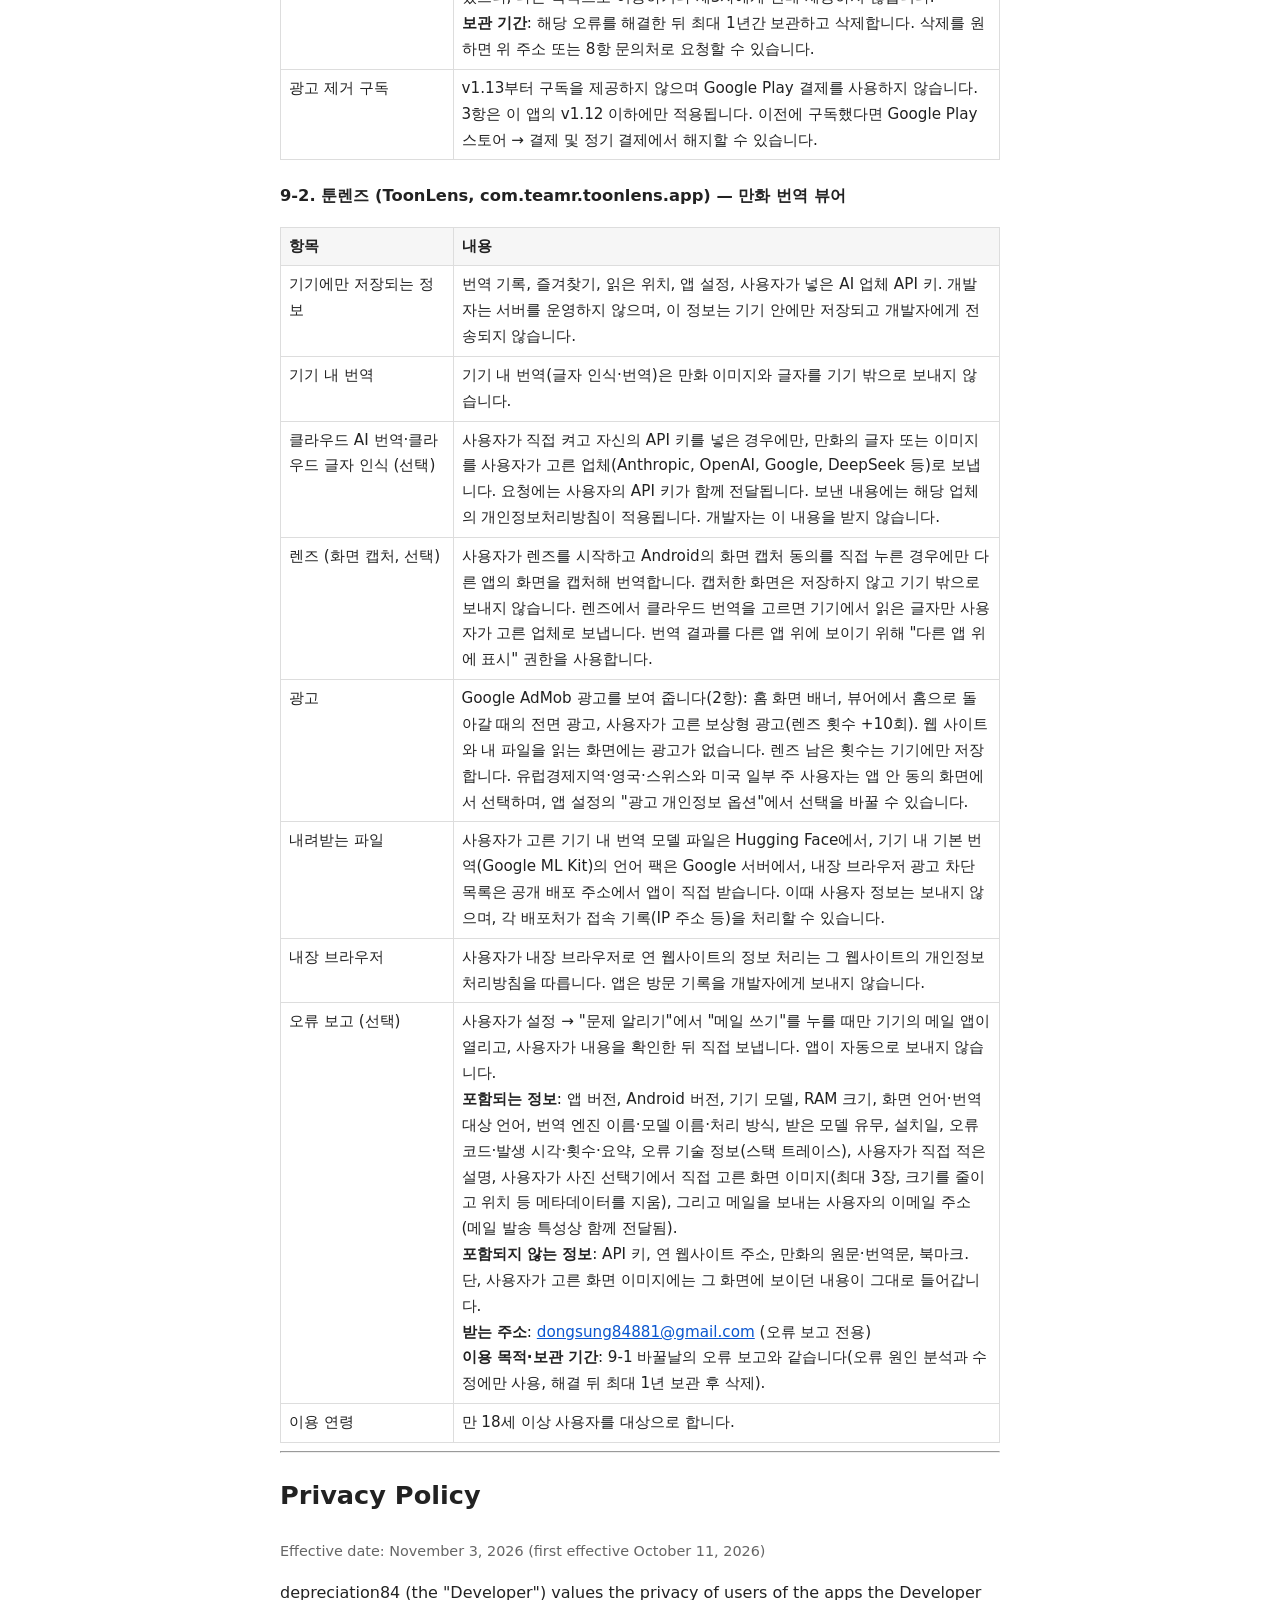
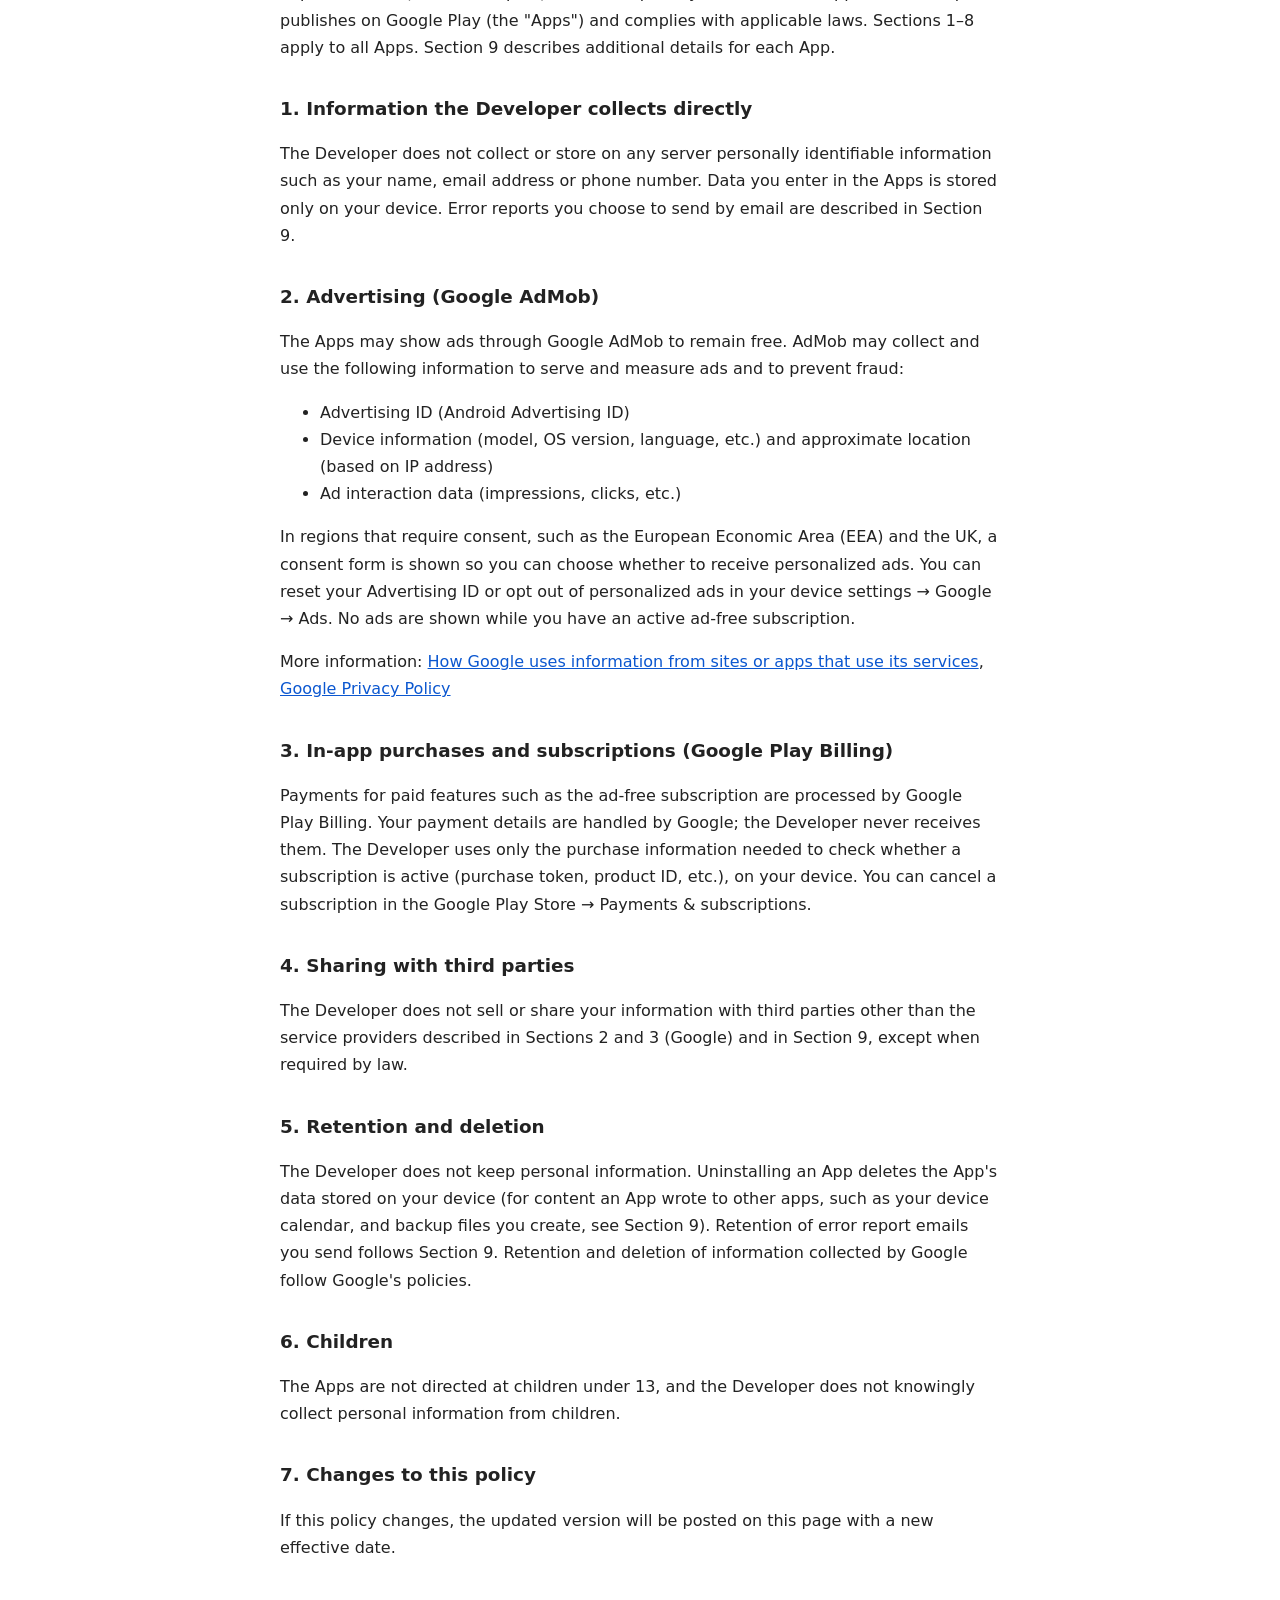
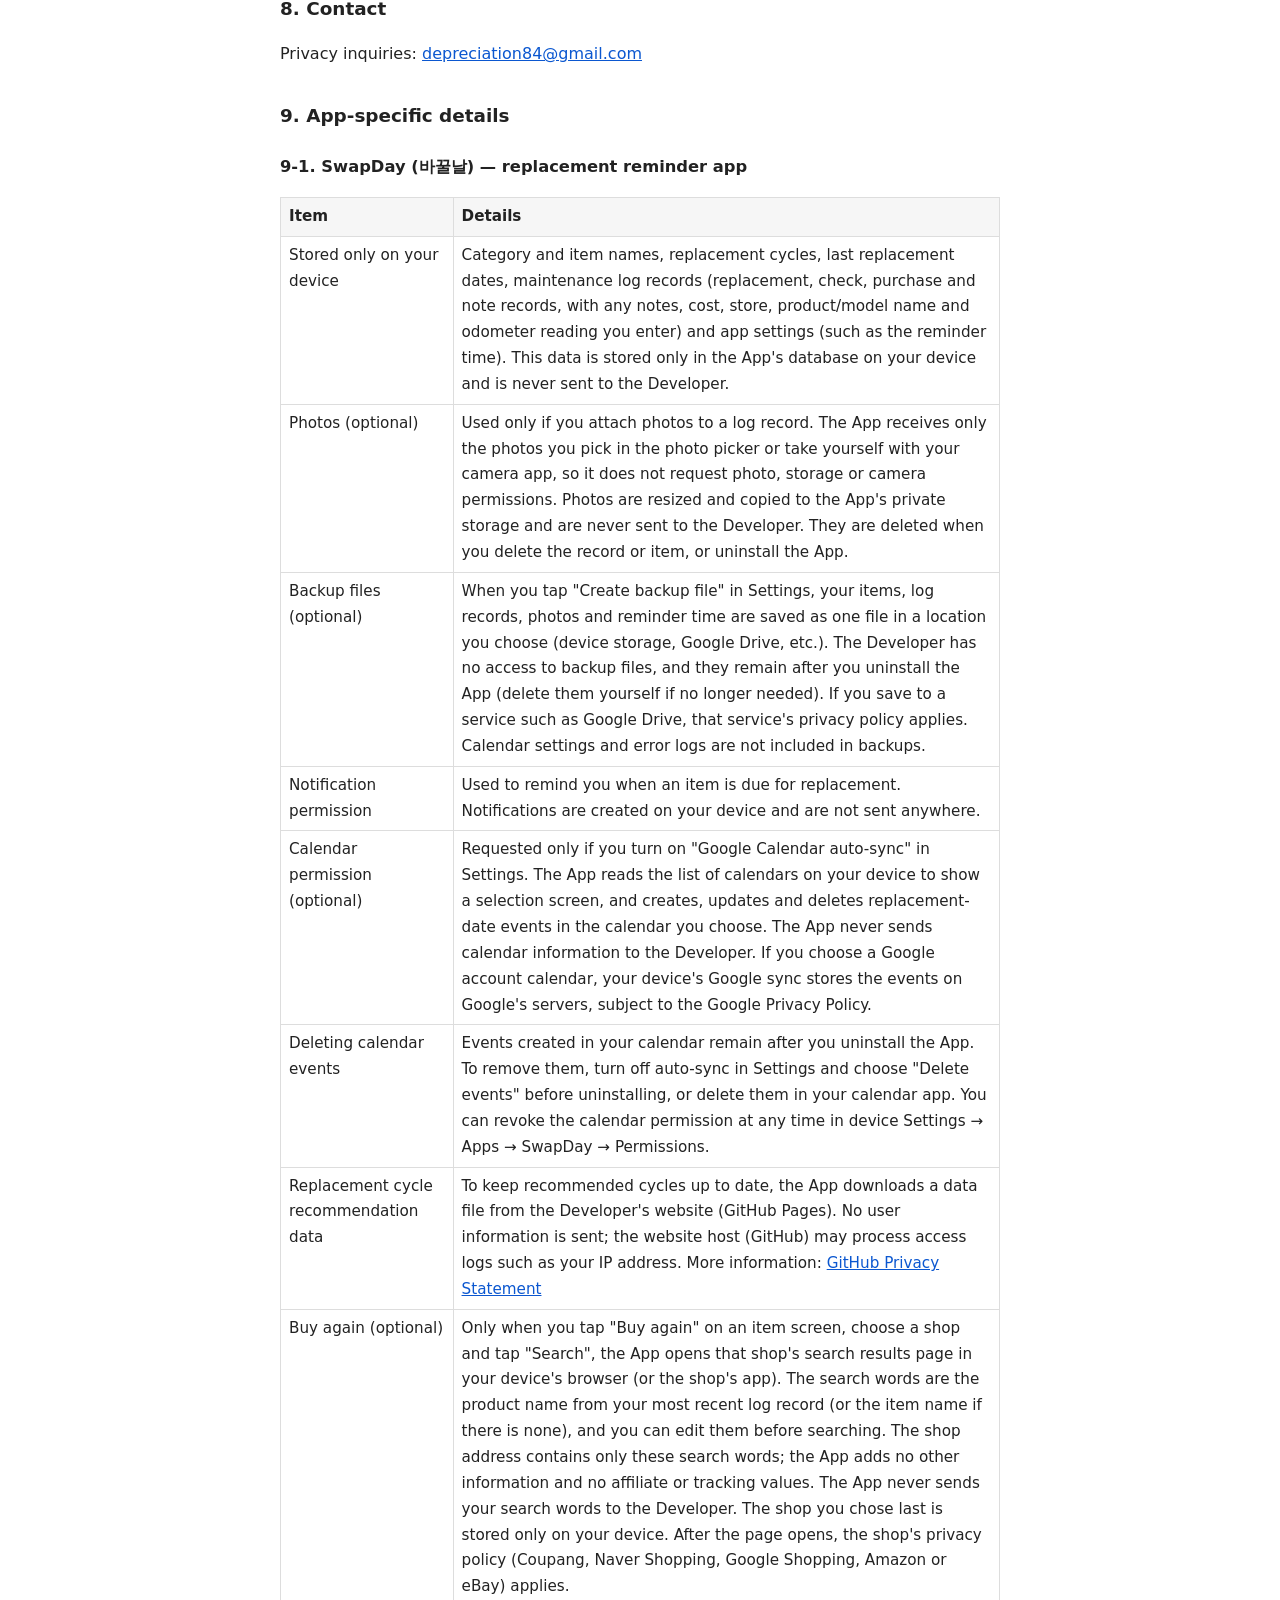
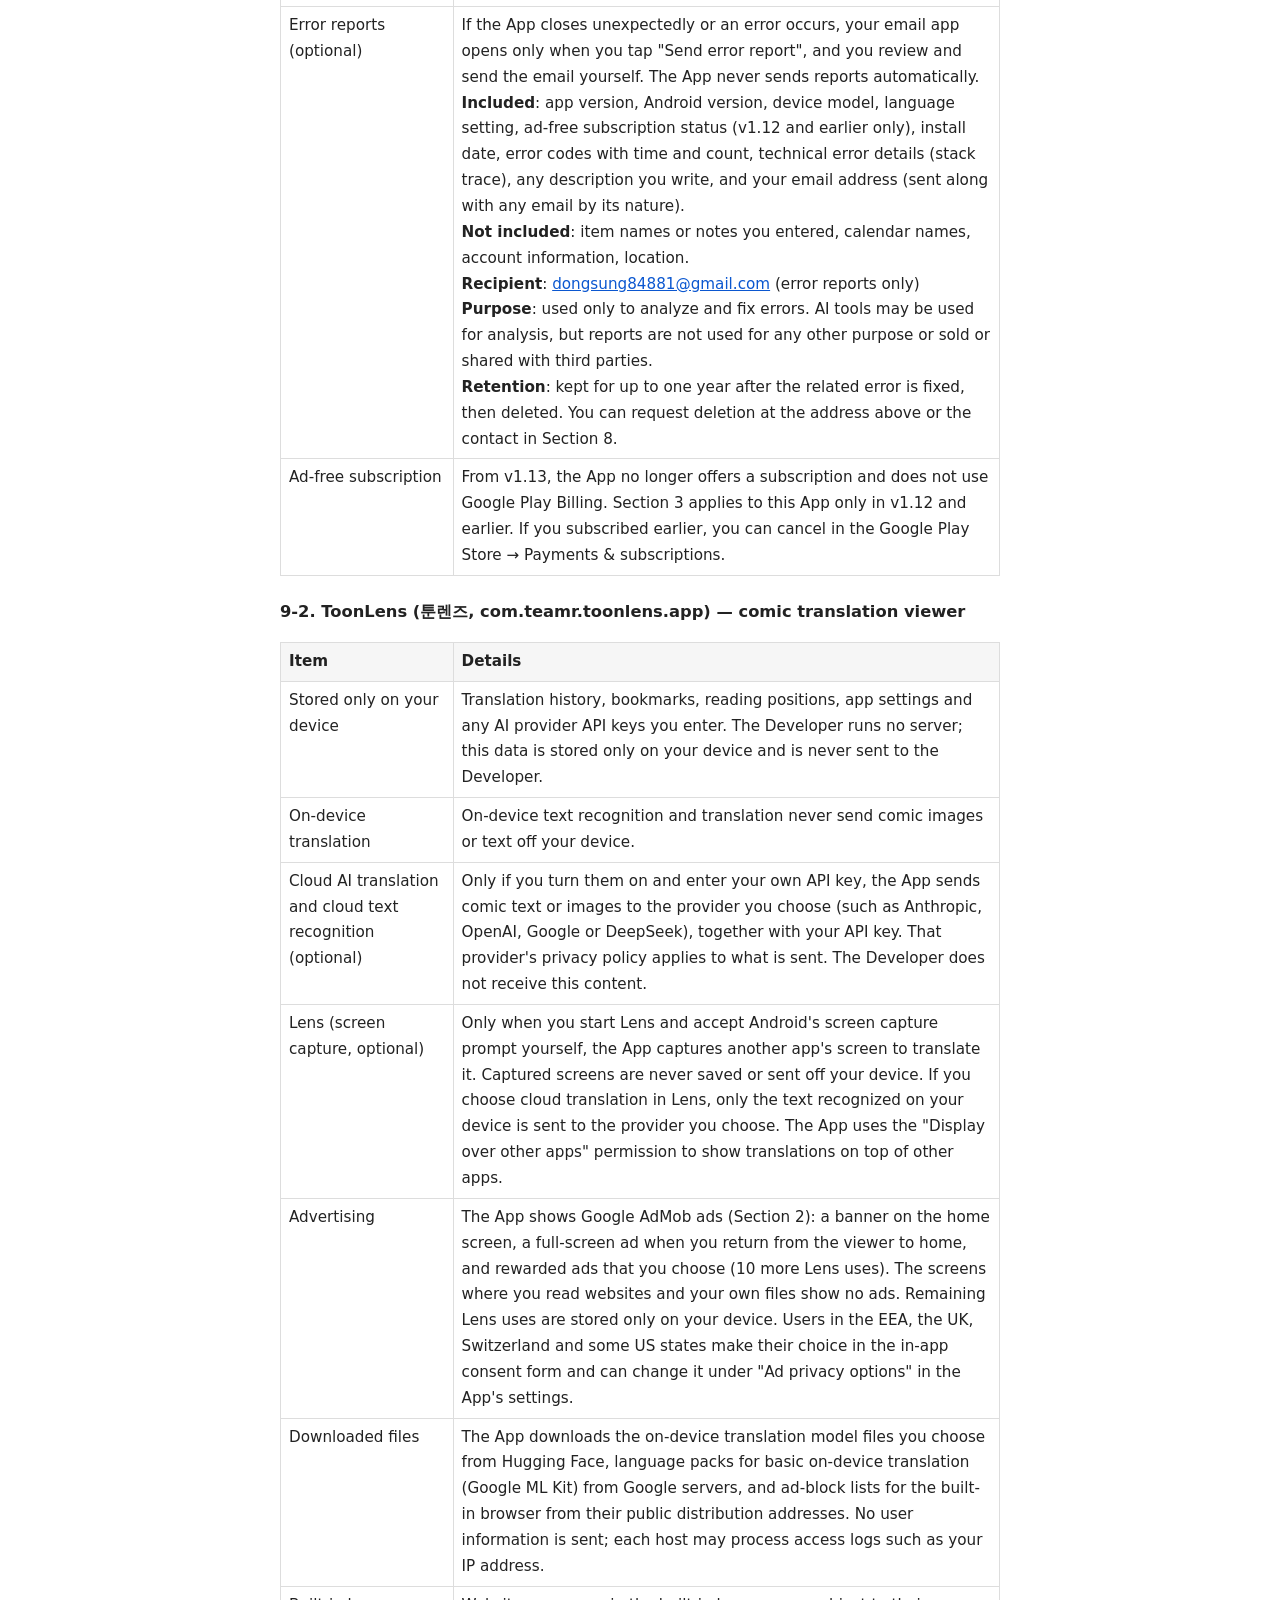
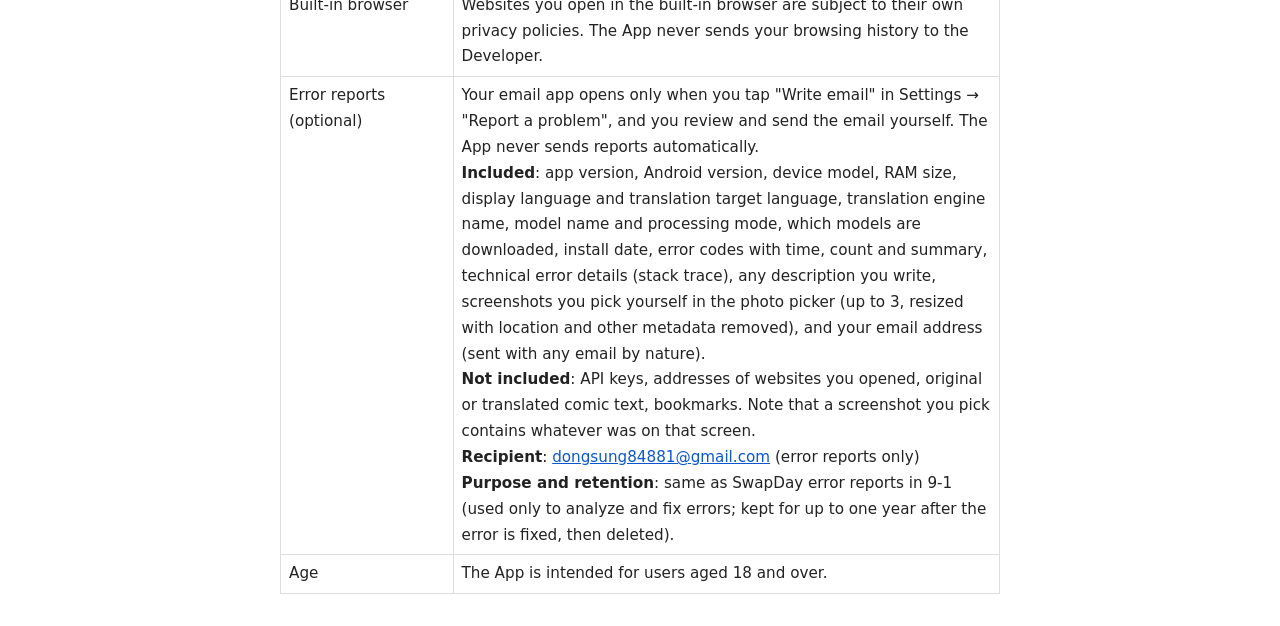
==== commit 49db90f3: "Update ToonLens privacy (9-2): v2.34 ads, new package" ====
--- a/privacy.html
+++ b/privacy.html
@@ -1,185 +1,183 @@
-<!doctype html>
-<html lang="ko">
-<head>
-<meta charset="utf-8">
-<meta name="viewport" content="width=device-width, initial-scale=1">
-<title>개인정보처리방침 / Privacy Policy</title>
-<style>
-  body { font-family: system-ui, -apple-system, "Malgun Gothic", sans-serif; max-width: 720px; margin: 0 auto; padding: 32px 16px; line-height: 1.7; color: #222; background: #fff; }
-  h1 { font-size: 1.6rem; }
-  h2 { font-size: 1.15rem; margin-top: 32px; }
-  h3 { font-size: 1.02rem; margin-top: 22px; }
-  a { color: #0b57d0; }
-  .muted { color: #666; font-size: .9rem; }
-  .lang { margin: 8px 0 24px; }
-  table { border-collapse: collapse; width: 100%; font-size: .95rem; }
-  th, td { border: 1px solid #ddd; padding: 6px 8px; text-align: left; vertical-align: top; }
-  th { background: #f6f6f6; }
-</style>
-</head>
-<body>
-<p class="lang"><a href="#ko">한국어</a> · <a href="#en">English</a></p>
-
-<!-- ============================== 한국어 ============================== -->
-<section id="ko" lang="ko">
-<h1>개인정보처리방침</h1>
-<p class="muted">시행일: 2026년 11월 2일 (최초 시행 2026년 10월 11일)</p>
-
-<p>depreciation84(이하 "개발자")는 개발자가 Google Play에 배포하는 앱(이하 "앱")을 이용하는 사용자의 개인정보를 중요하게 생각하며, 관련 법령을 준수합니다. 1~8항은 개발자의 모든 앱에 공통으로 적용되며, 9항에는 앱별로 추가되는 내용을 안내합니다.</p>
-
-<h2>1. 개발자가 직접 수집하는 정보</h2>
-<p>개발자는 이름, 이메일, 전화번호 등 사용자를 직접 식별할 수 있는 개인정보를 별도로 수집하거나 서버에 저장하지 않습니다. 앱 안에서 입력한 데이터는 사용자의 기기에만 저장됩니다. 사용자가 직접 오류 보고 메일을 보내는 경우는 9항에서 안내합니다.</p>
-
-<h2>2. 광고 (Google AdMob)</h2>
-<p>앱은 무료 제공을 위해 Google AdMob 광고를 표시할 수 있습니다. AdMob은 광고 제공·측정·부정 방지를 위해 다음 정보를 수집·이용할 수 있습니다.</p>
-<ul>
-  <li>광고 ID(Android Advertising ID)</li>
-  <li>기기 정보(기종, OS 버전, 언어 등), 대략적인 위치(IP 기반)</li>
-  <li>광고 상호작용 정보(노출, 클릭 등)</li>
-</ul>
-<p>유럽경제지역(EEA)·영국 등 동의가 필요한 지역에서는 앱 실행 시 동의 화면을 통해 맞춤 광고 여부를 선택할 수 있습니다. 기기 설정 → Google → 광고에서 광고 ID를 재설정하거나 맞춤 광고를 해제할 수 있습니다. 광고 제거 구독을 이용하는 동안에는 광고가 표시되지 않습니다.</p>
-<p>자세한 내용: <a href="https://policies.google.com/technologies/partner-sites">Google 파트너 사이트 데이터 사용 방식</a>, <a href="https://policies.google.com/privacy">Google 개인정보처리방침</a></p>
-
-<h2>3. 인앱 결제·구독 (Google Play 결제)</h2>
-<p>광고 제거 구독 등 유료 기능 결제는 Google Play 결제 시스템을 통해 처리됩니다. 결제 수단 정보는 Google이 처리하며 개발자는 이를 받지 않습니다. 개발자는 구독 유효 여부 확인에 필요한 구매 정보(구매 토큰, 상품 ID 등)만 기기 안에서 이용합니다. 구독 해지는 Google Play 스토어 → 결제 및 정기 결제에서 할 수 있습니다.</p>
-
-<h2>4. 제3자 제공</h2>
-<p>개발자는 2·3항의 서비스 제공사(Google), 9항에서 안내하는 서비스 외에 사용자 정보를 제3자에게 판매하거나 제공하지 않습니다. 단, 법령에 따른 요청이 있는 경우는 예외로 합니다.</p>
-
-<h2>5. 보관 및 삭제</h2>
-<p>개발자는 개인정보를 별도로 보관하지 않습니다. 앱을 삭제하면 기기에 저장된 앱 데이터도 함께 삭제됩니다(앱이 기기 캘린더 등 다른 앱에 기록한 내용과 사용자가 만든 백업 파일은 9항 참고). 사용자가 보낸 오류 보고 메일의 보관 기간은 9항을 따릅니다. Google이 수집한 정보의 보관·삭제는 Google 정책을 따릅니다.</p>
-
-<h2>6. 아동</h2>
-<p>앱은 만 13세 미만 아동을 주 대상으로 하지 않으며, 아동의 개인정보를 고의로 수집하지 않습니다.</p>
-
-<h2>7. 방침 변경</h2>
-<p>이 방침이 변경되면 이 페이지에 게시하고 시행일을 갱신합니다.</p>
-
-<h2>8. 문의</h2>
-<p>개인정보 관련 문의: <a href="mailto:depreciation84@gmail.com">depreciation84@gmail.com</a></p>
-
-<h2>9. 앱별 안내</h2>
-
-<h3>9-1. 바꿀날 (SwapDay) — 교체 주기 알림 앱</h3>
-<table>
-  <tr><th style="width:24%">항목</th><th>내용</th></tr>
-  <tr><td>기기에만 저장되는 정보</td><td>사용자가 입력한 분류·항목 이름, 교체 주기, 마지막 교체일, 관리 기록(교체·점검·구매·메모 기록과 여기에 적은 메모, 비용, 구매처, 제품명·모델명, 주행거리), 앱 설정(알림 시각 등). 기기 안의 앱 데이터베이스에만 저장되며 개발자에게 전송되지 않습니다.</td></tr>
-  <tr><td>사진 (선택)</td><td>사용자가 관리 기록에 사진을 붙이는 경우에만 사용합니다. 사진 선택기에서 사용자가 고른 사진 또는 카메라 앱으로 직접 찍은 사진만 받으며, 이를 위해 사진·저장공간·카메라 권한을 요청하지 않습니다. 사진은 크기를 줄여 앱 전용 저장공간에 복사되고, 개발자에게 전송되지 않습니다. 기록이나 항목을 지우거나 앱을 삭제하면 함께 삭제됩니다.</td></tr>
-  <tr><td>백업 파일 (선택)</td><td>사용자가 설정에서 "백업 파일 만들기"를 누르면 항목·관리 기록·사진·알림 시각을 파일 하나로 만들어 사용자가 고른 위치(기기 저장공간, Google 드라이브 등)에 저장합니다. 개발자는 백업 파일에 접근하지 않으며, 앱을 삭제해도 백업 파일은 남습니다(필요 없으면 직접 삭제하세요). Google 드라이브 등에 저장하면 해당 서비스의 개인정보처리방침을 따릅니다. 캘린더 설정과 오류 기록은 백업에 포함되지 않습니다.</td></tr>
-  <tr><td>알림 권한</td><td>교체 시기가 다가온 항목을 알리기 위해 사용합니다. 알림은 기기 안에서만 만들어지며 외부로 전송되지 않습니다.</td></tr>
-  <tr><td>캘린더 권한 (선택)</td><td>사용자가 설정에서 "구글 캘린더 자동 동기화"를 켠 경우에만 요청합니다. 기기의 캘린더 목록을 읽어 선택 화면에 보여주고, 사용자가 고른 캘린더에 교체 예정일 일정을 만들고 고치고 지웁니다. 앱이 개발자에게 캘린더 정보를 보내지 않습니다. 사용자가 Google 계정 캘린더를 고르면 기기의 Google 동기화로 일정이 Google 서버에 저장되며, 이는 Google 개인정보처리방침을 따릅니다.</td></tr>
-  <tr><td>캘린더 일정 삭제</td><td>앱을 삭제해도 캘린더에 만들어진 일정은 남습니다. 지우려면 앱 삭제 전에 설정 → 자동 동기화 끄기 → "일정 삭제"를 선택하거나, 캘린더 앱에서 직접 지우세요. 캘린더 권한은 기기 설정 → 앱 → 바꿀날 → 권한에서 언제든 철회할 수 있습니다.</td></tr>
-  <tr><td>교체 주기 추천 데이터</td><td>추천 주기를 최신으로 유지하기 위해 앱이 개발자 웹사이트(GitHub Pages)에서 데이터 파일을 내려받습니다. 이때 사용자 정보는 보내지 않으며, 웹사이트 운영사(GitHub)가 접속 기록(IP 주소 등)을 처리할 수 있습니다. 자세한 내용: <a href="https://docs.github.com/site-policy/privacy-policies/github-general-privacy-statement">GitHub 개인정보처리방침</a></td></tr>
-  <tr><td>다시 사기 (선택)</td><td>사용자가 항목 화면에서 "다시 사기"를 누르고 쇼핑몰을 고른 뒤 "검색"을 누를 때만, 기기의 브라우저(또는 쇼핑몰 앱)로 그 쇼핑몰의 검색 결과 페이지를 엽니다. 검색어는 가장 최근 관리 기록의 제품명(없으면 항목 이름)이며, 사용자가 검색 전에 고칠 수 있습니다. 쇼핑몰 주소에는 이 검색어만 들어가며, 다른 정보나 제휴·추적 값은 넣지 않습니다. 앱은 검색어를 개발자에게 보내지 않습니다. 마지막으로 고른 쇼핑몰은 기기에만 저장됩니다. 페이지가 열린 뒤의 정보 처리는 그 쇼핑몰(쿠팡, 네이버 쇼핑, Google 쇼핑, Amazon, eBay)의 개인정보처리방침을 따릅니다.</td></tr>
-  <tr><td>오류 보고 (선택)</td><td>앱이 예기치 않게 종료되거나 오류가 생기면 사용자가 "오류 보고 보내기"를 누를 때만 기기의 메일 앱이 열리고, 사용자가 내용을 확인한 뒤 직접 보냅니다. 앱이 자동으로 보내지 않습니다.<br>
-  <b>포함되는 정보</b>: 앱 버전, Android 버전, 기기 모델, 언어 설정, 광고 제거 구독 여부(v1.12 이하만), 설치일, 오류 코드·발생 시각·횟수, 오류 기술 정보(스택 트레이스), 사용자가 직접 적은 설명, 그리고 메일을 보내는 사용자의 이메일 주소(메일 발송 특성상 함께 전달됨).<br>
-  <b>포함되지 않는 정보</b>: 사용자가 입력한 항목 이름·메모, 캘린더 이름, 계정 정보, 위치.<br>
-  <b>받는 주소</b>: <a href="mailto:dongsung84881@gmail.com">dongsung84881@gmail.com</a> (오류 보고 전용)<br>
-  <b>이용 목적</b>: 오류 원인 분석과 수정에만 사용합니다. 분석에 AI 도구를 사용할 수 있으나, 다른 목적으로 이용하거나 제3자에게 판매·제공하지 않습니다.<br>
-  <b>보관 기간</b>: 해당 오류를 해결한 뒤 최대 1년간 보관하고 삭제합니다. 삭제를 원하면 위 주소 또는 8항 문의처로 요청할 수 있습니다.</td></tr>
-  <tr><td>광고 제거 구독</td><td>v1.13부터 구독을 제공하지 않으며 Google Play 결제를 사용하지 않습니다. 3항은 이 앱의 v1.12 이하에만 적용됩니다. 이전에 구독했다면 Google Play 스토어 → 결제 및 정기 결제에서 해지할 수 있습니다.</td></tr>
-</table>
-<h3>9-2. 툰렌즈 (ToonLens, com.teamr.toonlens) — 만화 번역 뷰어</h3>
-<table>
-  <tr><th style="width:24%">항목</th><th>내용</th></tr>
-  <tr><td>기기에만 저장되는 정보</td><td>번역 기록, 즐겨찾기, 읽은 위치, 앱 설정, 사용자가 넣은 AI 업체 API 키. 개발자는 서버를 운영하지 않으며, 이 정보는 기기 안에만 저장되고 개발자에게 전송되지 않습니다.</td></tr>
-  <tr><td>기기 내 번역</td><td>기기 내 번역(글자 인식·번역)은 만화 이미지와 글자를 기기 밖으로 보내지 않습니다.</td></tr>
-  <tr><td>클라우드 AI 번역·클라우드 글자 인식 (선택)</td><td>사용자가 직접 켜고 자신의 API 키를 넣은 경우에만, 만화의 글자 또는 이미지를 사용자가 고른 업체(Anthropic, OpenAI, Google, DeepSeek 등)로 보냅니다. 요청에는 사용자의 API 키가 함께 전달됩니다. 보낸 내용에는 해당 업체의 개인정보처리방침이 적용됩니다. 개발자는 이 내용을 받지 않습니다.</td></tr>
-  <tr><td>렌즈 (화면 캡처, 선택)</td><td>사용자가 렌즈를 시작하고 Android의 화면 캡처 동의를 직접 누른 경우에만 다른 앱의 화면을 캡처해 번역합니다. 캡처한 화면은 저장하지 않고 기기 밖으로 보내지 않습니다. 렌즈에서 클라우드 번역을 고르면 기기에서 읽은 글자만 사용자가 고른 업체로 보냅니다. 번역 결과를 다른 앱 위에 보이기 위해 "다른 앱 위에 표시" 권한을 사용합니다.</td></tr>
-  <tr><td>광고</td><td>무료 사용자에게 Google AdMob 배너 광고를 보여 줍니다(2항). 유럽경제지역·영국·스위스와 미국 일부 주 사용자는 앱 안 동의 화면에서 선택하며, 앱 설정의 "광고 개인정보 옵션"에서 선택을 바꿀 수 있습니다. 구독 중에는 광고 SDK를 시작하지 않습니다.</td></tr>
-  <tr><td>구독</td><td>결제는 Google Play가 처리합니다(3항). 앱은 구독 여부만 Google Play에 확인하고 기기에 저장합니다.</td></tr>
-  <tr><td>내려받는 파일</td><td>사용자가 고른 기기 내 번역 모델 파일은 Hugging Face에서, 기기 내 기본 번역(Google ML Kit)의 언어 팩은 Google 서버에서, 내장 브라우저 광고 차단 목록은 공개 배포 주소에서 앱이 직접 받습니다. 이때 사용자 정보는 보내지 않으며, 각 배포처가 접속 기록(IP 주소 등)을 처리할 수 있습니다.</td></tr>
-  <tr><td>내장 브라우저</td><td>사용자가 내장 브라우저로 연 웹사이트의 정보 처리는 그 웹사이트의 개인정보처리방침을 따릅니다. 앱은 방문 기록을 개발자에게 보내지 않습니다.</td></tr>
-  <tr><td>오류 보고 (선택)</td><td>사용자가 설정 → "문제 알리기"에서 "메일 쓰기"를 누를 때만 기기의 메일 앱이 열리고, 사용자가 내용을 확인한 뒤 직접 보냅니다. 앱이 자동으로 보내지 않습니다.<br>
-  <b>포함되는 정보</b>: 앱 버전, Android 버전, 기기 모델, RAM 크기, 화면 언어·번역 대상 언어, 번역 엔진 이름·모델 이름·처리 방식, 받은 모델 유무, 구독 여부, 설치일, 오류 코드·발생 시각·횟수·요약, 오류 기술 정보(스택 트레이스), 사용자가 직접 적은 설명, 사용자가 사진 선택기에서 직접 고른 화면 이미지(최대 3장, 크기를 줄이고 위치 등 메타데이터를 지움), 그리고 메일을 보내는 사용자의 이메일 주소(메일 발송 특성상 함께 전달됨).<br>
-  <b>포함되지 않는 정보</b>: API 키, 연 웹사이트 주소, 만화의 원문·번역문, 북마크. 단, 사용자가 고른 화면 이미지에는 그 화면에 보이던 내용이 그대로 들어갑니다.<br>
-  <b>받는 주소</b>: <a href="mailto:dongsung84881@gmail.com">dongsung84881@gmail.com</a> (오류 보고 전용)<br>
-  <b>이용 목적·보관 기간</b>: 9-1 바꿀날의 오류 보고와 같습니다(오류 원인 분석과 수정에만 사용, 해결 뒤 최대 1년 보관 후 삭제).</td></tr>
-  <tr><td>이용 연령</td><td>만 18세 이상 사용자를 대상으로 합니다.</td></tr>
-</table>
-
-</section>
-
-<hr>
-
-<!-- ============================== English ============================== -->
-<section id="en" lang="en">
-<h1>Privacy Policy</h1>
-<p class="muted">Effective date: November 2, 2026 (first effective October 11, 2026)</p>
-
-<p>depreciation84 (the "Developer") values the privacy of users of the apps the Developer publishes on Google Play (the "Apps") and complies with applicable laws. Sections 1–8 apply to all Apps. Section 9 describes additional details for each App.</p>
-
-<h2>1. Information the Developer collects directly</h2>
-<p>The Developer does not collect or store on any server personally identifiable information such as your name, email address or phone number. Data you enter in the Apps is stored only on your device. Error reports you choose to send by email are described in Section 9.</p>
-
-<h2>2. Advertising (Google AdMob)</h2>
-<p>The Apps may show ads through Google AdMob to remain free. AdMob may collect and use the following information to serve and measure ads and to prevent fraud:</p>
-<ul>
-  <li>Advertising ID (Android Advertising ID)</li>
-  <li>Device information (model, OS version, language, etc.) and approximate location (based on IP address)</li>
-  <li>Ad interaction data (impressions, clicks, etc.)</li>
-</ul>
-<p>In regions that require consent, such as the European Economic Area (EEA) and the UK, a consent form is shown so you can choose whether to receive personalized ads. You can reset your Advertising ID or opt out of personalized ads in your device settings → Google → Ads. No ads are shown while you have an active ad-free subscription.</p>
-<p>More information: <a href="https://policies.google.com/technologies/partner-sites">How Google uses information from sites or apps that use its services</a>, <a href="https://policies.google.com/privacy">Google Privacy Policy</a></p>
-
-<h2>3. In-app purchases and subscriptions (Google Play Billing)</h2>
-<p>Payments for paid features such as the ad-free subscription are processed by Google Play Billing. Your payment details are handled by Google; the Developer never receives them. The Developer uses only the purchase information needed to check whether a subscription is active (purchase token, product ID, etc.), on your device. You can cancel a subscription in the Google Play Store → Payments &amp; subscriptions.</p>
-
-<h2>4. Sharing with third parties</h2>
-<p>The Developer does not sell or share your information with third parties other than the service providers described in Sections 2 and 3 (Google) and in Section 9, except when required by law.</p>
-
-<h2>5. Retention and deletion</h2>
-<p>The Developer does not keep personal information. Uninstalling an App deletes the App's data stored on your device (for content an App wrote to other apps, such as your device calendar, and backup files you create, see Section 9). Retention of error report emails you send follows Section 9. Retention and deletion of information collected by Google follow Google's policies.</p>
-
-<h2>6. Children</h2>
-<p>The Apps are not directed at children under 13, and the Developer does not knowingly collect personal information from children.</p>
-
-<h2>7. Changes to this policy</h2>
-<p>If this policy changes, the updated version will be posted on this page with a new effective date.</p>
-
-<h2>8. Contact</h2>
-<p>Privacy inquiries: <a href="mailto:depreciation84@gmail.com">depreciation84@gmail.com</a></p>
-
-<h2>9. App-specific details</h2>
-
-<h3>9-1. SwapDay (바꿀날) — replacement reminder app</h3>
-<table>
-  <tr><th style="width:24%">Item</th><th>Details</th></tr>
-  <tr><td>Stored only on your device</td><td>Category and item names, replacement cycles, last replacement dates, maintenance log records (replacement, check, purchase and note records, with any notes, cost, store, product/model name and odometer reading you enter) and app settings (such as the reminder time). This data is stored only in the App's database on your device and is never sent to the Developer.</td></tr>
-  <tr><td>Photos (optional)</td><td>Used only if you attach photos to a log record. The App receives only the photos you pick in the photo picker or take yourself with your camera app, so it does not request photo, storage or camera permissions. Photos are resized and copied to the App's private storage and are never sent to the Developer. They are deleted when you delete the record or item, or uninstall the App.</td></tr>
-  <tr><td>Backup files (optional)</td><td>When you tap "Create backup file" in Settings, your items, log records, photos and reminder time are saved as one file in a location you choose (device storage, Google Drive, etc.). The Developer has no access to backup files, and they remain after you uninstall the App (delete them yourself if no longer needed). If you save to a service such as Google Drive, that service's privacy policy applies. Calendar settings and error logs are not included in backups.</td></tr>
-  <tr><td>Notification permission</td><td>Used to remind you when an item is due for replacement. Notifications are created on your device and are not sent anywhere.</td></tr>
-  <tr><td>Calendar permission (optional)</td><td>Requested only if you turn on "Google Calendar auto-sync" in Settings. The App reads the list of calendars on your device to show a selection screen, and creates, updates and deletes replacement-date events in the calendar you choose. The App never sends calendar information to the Developer. If you choose a Google account calendar, your device's Google sync stores the events on Google's servers, subject to the Google Privacy Policy.</td></tr>
-  <tr><td>Deleting calendar events</td><td>Events created in your calendar remain after you uninstall the App. To remove them, turn off auto-sync in Settings and choose "Delete events" before uninstalling, or delete them in your calendar app. You can revoke the calendar permission at any time in device Settings → Apps → SwapDay → Permissions.</td></tr>
-  <tr><td>Replacement cycle recommendation data</td><td>To keep recommended cycles up to date, the App downloads a data file from the Developer's website (GitHub Pages). No user information is sent; the website host (GitHub) may process access logs such as your IP address. More information: <a href="https://docs.github.com/site-policy/privacy-policies/github-general-privacy-statement">GitHub Privacy Statement</a></td></tr>
-  <tr><td>Buy again (optional)</td><td>Only when you tap "Buy again" on an item screen, choose a shop and tap "Search", the App opens that shop's search results page in your device's browser (or the shop's app). The search words are the product name from your most recent log record (or the item name if there is none), and you can edit them before searching. The shop address contains only these search words; the App adds no other information and no affiliate or tracking values. The App never sends your search words to the Developer. The shop you chose last is stored only on your device. After the page opens, the shop's privacy policy (Coupang, Naver Shopping, Google Shopping, Amazon or eBay) applies.</td></tr>
-  <tr><td>Error reports (optional)</td><td>If the App closes unexpectedly or an error occurs, your email app opens only when you tap "Send error report", and you review and send the email yourself. The App never sends reports automatically.<br>
-  <b>Included</b>: app version, Android version, device model, language setting, ad-free subscription status (v1.12 and earlier only), install date, error codes with time and count, technical error details (stack trace), any description you write, and your email address (sent along with any email by its nature).<br>
-  <b>Not included</b>: item names or notes you entered, calendar names, account information, location.<br>
-  <b>Recipient</b>: <a href="mailto:dongsung84881@gmail.com">dongsung84881@gmail.com</a> (error reports only)<br>
-  <b>Purpose</b>: used only to analyze and fix errors. AI tools may be used for analysis, but reports are not used for any other purpose or sold or shared with third parties.<br>
-  <b>Retention</b>: kept for up to one year after the related error is fixed, then deleted. You can request deletion at the address above or the contact in Section 8.</td></tr>
-  <tr><td>Ad-free subscription</td><td>From v1.13, the App no longer offers a subscription and does not use Google Play Billing. Section 3 applies to this App only in v1.12 and earlier. If you subscribed earlier, you can cancel in the Google Play Store → Payments &amp; subscriptions.</td></tr>
-</table>
-<h3>9-2. ToonLens (툰렌즈, com.teamr.toonlens) — comic translation viewer</h3>
-<table>
-  <tr><th style="width:24%">Item</th><th>Details</th></tr>
-  <tr><td>Stored only on your device</td><td>Translation history, bookmarks, reading positions, app settings and any AI provider API keys you enter. The Developer runs no server; this data is stored only on your device and is never sent to the Developer.</td></tr>
-  <tr><td>On-device translation</td><td>On-device text recognition and translation never send comic images or text off your device.</td></tr>
-  <tr><td>Cloud AI translation and cloud text recognition (optional)</td><td>Only if you turn them on and enter your own API key, the App sends comic text or images to the provider you choose (such as Anthropic, OpenAI, Google or DeepSeek), together with your API key. That provider's privacy policy applies to what is sent. The Developer does not receive this content.</td></tr>
-  <tr><td>Lens (screen capture, optional)</td><td>Only when you start Lens and accept Android's screen capture prompt yourself, the App captures another app's screen to translate it. Captured screens are never saved or sent off your device. If you choose cloud translation in Lens, only the text recognized on your device is sent to the provider you choose. The App uses the "Display over other apps" permission to show translations on top of other apps.</td></tr>
-  <tr><td>Advertising</td><td>Free users see Google AdMob banner ads (Section 2). Users in the EEA, the UK, Switzerland and some US states make their choice in the in-app consent form and can change it under "Ad privacy options" in the App's settings. The ad SDK is not started while you are subscribed.</td></tr>
-  <tr><td>Subscriptions</td><td>Payments are processed by Google Play (Section 3). The App only checks your subscription status with Google Play and stores it on your device.</td></tr>
-  <tr><td>Downloaded files</td><td>The App downloads the on-device translation model files you choose from Hugging Face, language packs for basic on-device translation (Google ML Kit) from Google servers, and ad-block lists for the built-in browser from their public distribution addresses. No user information is sent; each host may process access logs such as your IP address.</td></tr>
-  <tr><td>Built-in browser</td><td>Websites you open in the built-in browser are subject to their own privacy policies. The App never sends your browsing history to the Developer.</td></tr>
-  <tr><td>Error reports (optional)</td><td>Your email app opens only when you tap "Write email" in Settings → "Report a problem", and you review and send the email yourself. The App never sends reports automatically.<br>
-  <b>Included</b>: app version, Android version, device model, RAM size, display language and translation target language, translation engine name, model name and processing mode, which models are downloaded, subscription status, install date, error codes with time, count and summary, technical error details (stack trace), any description you write, screenshots you pick yourself in the photo picker (up to 3, resized with location and other metadata removed), and your email address (sent with any email by nature).<br>
-  <b>Not included</b>: API keys, addresses of websites you opened, original or translated comic text, bookmarks. Note that a screenshot you pick contains whatever was on that screen.<br>
-  <b>Recipient</b>: <a href="mailto:dongsung84881@gmail.com">dongsung84881@gmail.com</a> (error reports only)<br>
-  <b>Purpose and retention</b>: same as SwapDay error reports in 9-1 (used only to analyze and fix errors; kept for up to one year after the error is fixed, then deleted).</td></tr>
-  <tr><td>Age</td><td>The App is intended for users aged 18 and over.</td></tr>
-</table>
-
-</section>
-</body>
-</html>
+<!doctype html>
+<html lang="ko">
+<head>
+<meta charset="utf-8">
+<meta name="viewport" content="width=device-width, initial-scale=1">
+<title>개인정보처리방침 / Privacy Policy</title>
+<style>
+  body { font-family: system-ui, -apple-system, "Malgun Gothic", sans-serif; max-width: 720px; margin: 0 auto; padding: 32px 16px; line-height: 1.7; color: #222; background: #fff; }
+  h1 { font-size: 1.6rem; }
+  h2 { font-size: 1.15rem; margin-top: 32px; }
+  h3 { font-size: 1.02rem; margin-top: 22px; }
+  a { color: #0b57d0; }
+  .muted { color: #666; font-size: .9rem; }
+  .lang { margin: 8px 0 24px; }
+  table { border-collapse: collapse; width: 100%; font-size: .95rem; }
+  th, td { border: 1px solid #ddd; padding: 6px 8px; text-align: left; vertical-align: top; }
+  th { background: #f6f6f6; }
+</style>
+</head>
+<body>
+<p class="lang"><a href="#ko">한국어</a> · <a href="#en">English</a></p>
+
+<!-- ============================== 한국어 ============================== -->
+<section id="ko" lang="ko">
+<h1>개인정보처리방침</h1>
+<p class="muted">시행일: 2026년 11월 3일 (최초 시행 2026년 10월 11일)</p>
+
+<p>depreciation84(이하 "개발자")는 개발자가 Google Play에 배포하는 앱(이하 "앱")을 이용하는 사용자의 개인정보를 중요하게 생각하며, 관련 법령을 준수합니다. 1~8항은 개발자의 모든 앱에 공통으로 적용되며, 9항에는 앱별로 추가되는 내용을 안내합니다.</p>
+
+<h2>1. 개발자가 직접 수집하는 정보</h2>
+<p>개발자는 이름, 이메일, 전화번호 등 사용자를 직접 식별할 수 있는 개인정보를 별도로 수집하거나 서버에 저장하지 않습니다. 앱 안에서 입력한 데이터는 사용자의 기기에만 저장됩니다. 사용자가 직접 오류 보고 메일을 보내는 경우는 9항에서 안내합니다.</p>
+
+<h2>2. 광고 (Google AdMob)</h2>
+<p>앱은 무료 제공을 위해 Google AdMob 광고를 표시할 수 있습니다. AdMob은 광고 제공·측정·부정 방지를 위해 다음 정보를 수집·이용할 수 있습니다.</p>
+<ul>
+  <li>광고 ID(Android Advertising ID)</li>
+  <li>기기 정보(기종, OS 버전, 언어 등), 대략적인 위치(IP 기반)</li>
+  <li>광고 상호작용 정보(노출, 클릭 등)</li>
+</ul>
+<p>유럽경제지역(EEA)·영국 등 동의가 필요한 지역에서는 앱 실행 시 동의 화면을 통해 맞춤 광고 여부를 선택할 수 있습니다. 기기 설정 → Google → 광고에서 광고 ID를 재설정하거나 맞춤 광고를 해제할 수 있습니다. 광고 제거 구독을 이용하는 동안에는 광고가 표시되지 않습니다.</p>
+<p>자세한 내용: <a href="https://policies.google.com/technologies/partner-sites">Google 파트너 사이트 데이터 사용 방식</a>, <a href="https://policies.google.com/privacy">Google 개인정보처리방침</a></p>
+
+<h2>3. 인앱 결제·구독 (Google Play 결제)</h2>
+<p>광고 제거 구독 등 유료 기능 결제는 Google Play 결제 시스템을 통해 처리됩니다. 결제 수단 정보는 Google이 처리하며 개발자는 이를 받지 않습니다. 개발자는 구독 유효 여부 확인에 필요한 구매 정보(구매 토큰, 상품 ID 등)만 기기 안에서 이용합니다. 구독 해지는 Google Play 스토어 → 결제 및 정기 결제에서 할 수 있습니다.</p>
+
+<h2>4. 제3자 제공</h2>
+<p>개발자는 2·3항의 서비스 제공사(Google), 9항에서 안내하는 서비스 외에 사용자 정보를 제3자에게 판매하거나 제공하지 않습니다. 단, 법령에 따른 요청이 있는 경우는 예외로 합니다.</p>
+
+<h2>5. 보관 및 삭제</h2>
+<p>개발자는 개인정보를 별도로 보관하지 않습니다. 앱을 삭제하면 기기에 저장된 앱 데이터도 함께 삭제됩니다(앱이 기기 캘린더 등 다른 앱에 기록한 내용과 사용자가 만든 백업 파일은 9항 참고). 사용자가 보낸 오류 보고 메일의 보관 기간은 9항을 따릅니다. Google이 수집한 정보의 보관·삭제는 Google 정책을 따릅니다.</p>
+
+<h2>6. 아동</h2>
+<p>앱은 만 13세 미만 아동을 주 대상으로 하지 않으며, 아동의 개인정보를 고의로 수집하지 않습니다.</p>
+
+<h2>7. 방침 변경</h2>
+<p>이 방침이 변경되면 이 페이지에 게시하고 시행일을 갱신합니다.</p>
+
+<h2>8. 문의</h2>
+<p>개인정보 관련 문의: <a href="mailto:depreciation84@gmail.com">depreciation84@gmail.com</a></p>
+
+<h2>9. 앱별 안내</h2>
+
+<h3>9-1. 바꿀날 (SwapDay) — 교체 주기 알림 앱</h3>
+<table>
+  <tr><th style="width:24%">항목</th><th>내용</th></tr>
+  <tr><td>기기에만 저장되는 정보</td><td>사용자가 입력한 분류·항목 이름, 교체 주기, 마지막 교체일, 관리 기록(교체·점검·구매·메모 기록과 여기에 적은 메모, 비용, 구매처, 제품명·모델명, 주행거리), 앱 설정(알림 시각 등). 기기 안의 앱 데이터베이스에만 저장되며 개발자에게 전송되지 않습니다.</td></tr>
+  <tr><td>사진 (선택)</td><td>사용자가 관리 기록에 사진을 붙이는 경우에만 사용합니다. 사진 선택기에서 사용자가 고른 사진 또는 카메라 앱으로 직접 찍은 사진만 받으며, 이를 위해 사진·저장공간·카메라 권한을 요청하지 않습니다. 사진은 크기를 줄여 앱 전용 저장공간에 복사되고, 개발자에게 전송되지 않습니다. 기록이나 항목을 지우거나 앱을 삭제하면 함께 삭제됩니다.</td></tr>
+  <tr><td>백업 파일 (선택)</td><td>사용자가 설정에서 "백업 파일 만들기"를 누르면 항목·관리 기록·사진·알림 시각을 파일 하나로 만들어 사용자가 고른 위치(기기 저장공간, Google 드라이브 등)에 저장합니다. 개발자는 백업 파일에 접근하지 않으며, 앱을 삭제해도 백업 파일은 남습니다(필요 없으면 직접 삭제하세요). Google 드라이브 등에 저장하면 해당 서비스의 개인정보처리방침을 따릅니다. 캘린더 설정과 오류 기록은 백업에 포함되지 않습니다.</td></tr>
+  <tr><td>알림 권한</td><td>교체 시기가 다가온 항목을 알리기 위해 사용합니다. 알림은 기기 안에서만 만들어지며 외부로 전송되지 않습니다.</td></tr>
+  <tr><td>캘린더 권한 (선택)</td><td>사용자가 설정에서 "구글 캘린더 자동 동기화"를 켠 경우에만 요청합니다. 기기의 캘린더 목록을 읽어 선택 화면에 보여주고, 사용자가 고른 캘린더에 교체 예정일 일정을 만들고 고치고 지웁니다. 앱이 개발자에게 캘린더 정보를 보내지 않습니다. 사용자가 Google 계정 캘린더를 고르면 기기의 Google 동기화로 일정이 Google 서버에 저장되며, 이는 Google 개인정보처리방침을 따릅니다.</td></tr>
+  <tr><td>캘린더 일정 삭제</td><td>앱을 삭제해도 캘린더에 만들어진 일정은 남습니다. 지우려면 앱 삭제 전에 설정 → 자동 동기화 끄기 → "일정 삭제"를 선택하거나, 캘린더 앱에서 직접 지우세요. 캘린더 권한은 기기 설정 → 앱 → 바꿀날 → 권한에서 언제든 철회할 수 있습니다.</td></tr>
+  <tr><td>교체 주기 추천 데이터</td><td>추천 주기를 최신으로 유지하기 위해 앱이 개발자 웹사이트(GitHub Pages)에서 데이터 파일을 내려받습니다. 이때 사용자 정보는 보내지 않으며, 웹사이트 운영사(GitHub)가 접속 기록(IP 주소 등)을 처리할 수 있습니다. 자세한 내용: <a href="https://docs.github.com/site-policy/privacy-policies/github-general-privacy-statement">GitHub 개인정보처리방침</a></td></tr>
+  <tr><td>다시 사기 (선택)</td><td>사용자가 항목 화면에서 "다시 사기"를 누르고 쇼핑몰을 고른 뒤 "검색"을 누를 때만, 기기의 브라우저(또는 쇼핑몰 앱)로 그 쇼핑몰의 검색 결과 페이지를 엽니다. 검색어는 가장 최근 관리 기록의 제품명(없으면 항목 이름)이며, 사용자가 검색 전에 고칠 수 있습니다. 쇼핑몰 주소에는 이 검색어만 들어가며, 다른 정보나 제휴·추적 값은 넣지 않습니다. 앱은 검색어를 개발자에게 보내지 않습니다. 마지막으로 고른 쇼핑몰은 기기에만 저장됩니다. 페이지가 열린 뒤의 정보 처리는 그 쇼핑몰(쿠팡, 네이버 쇼핑, Google 쇼핑, Amazon, eBay)의 개인정보처리방침을 따릅니다.</td></tr>
+  <tr><td>오류 보고 (선택)</td><td>앱이 예기치 않게 종료되거나 오류가 생기면 사용자가 "오류 보고 보내기"를 누를 때만 기기의 메일 앱이 열리고, 사용자가 내용을 확인한 뒤 직접 보냅니다. 앱이 자동으로 보내지 않습니다.<br>
+  <b>포함되는 정보</b>: 앱 버전, Android 버전, 기기 모델, 언어 설정, 광고 제거 구독 여부(v1.12 이하만), 설치일, 오류 코드·발생 시각·횟수, 오류 기술 정보(스택 트레이스), 사용자가 직접 적은 설명, 그리고 메일을 보내는 사용자의 이메일 주소(메일 발송 특성상 함께 전달됨).<br>
+  <b>포함되지 않는 정보</b>: 사용자가 입력한 항목 이름·메모, 캘린더 이름, 계정 정보, 위치.<br>
+  <b>받는 주소</b>: <a href="mailto:dongsung84881@gmail.com">dongsung84881@gmail.com</a> (오류 보고 전용)<br>
+  <b>이용 목적</b>: 오류 원인 분석과 수정에만 사용합니다. 분석에 AI 도구를 사용할 수 있으나, 다른 목적으로 이용하거나 제3자에게 판매·제공하지 않습니다.<br>
+  <b>보관 기간</b>: 해당 오류를 해결한 뒤 최대 1년간 보관하고 삭제합니다. 삭제를 원하면 위 주소 또는 8항 문의처로 요청할 수 있습니다.</td></tr>
+  <tr><td>광고 제거 구독</td><td>v1.13부터 구독을 제공하지 않으며 Google Play 결제를 사용하지 않습니다. 3항은 이 앱의 v1.12 이하에만 적용됩니다. 이전에 구독했다면 Google Play 스토어 → 결제 및 정기 결제에서 해지할 수 있습니다.</td></tr>
+</table>
+<h3>9-2. 툰렌즈 (ToonLens, com.teamr.toonlens.app) — 만화 번역 뷰어</h3>
+<table>
+  <tr><th style="width:24%">항목</th><th>내용</th></tr>
+  <tr><td>기기에만 저장되는 정보</td><td>번역 기록, 즐겨찾기, 읽은 위치, 앱 설정, 사용자가 넣은 AI 업체 API 키. 개발자는 서버를 운영하지 않으며, 이 정보는 기기 안에만 저장되고 개발자에게 전송되지 않습니다.</td></tr>
+  <tr><td>기기 내 번역</td><td>기기 내 번역(글자 인식·번역)은 만화 이미지와 글자를 기기 밖으로 보내지 않습니다.</td></tr>
+  <tr><td>클라우드 AI 번역·클라우드 글자 인식 (선택)</td><td>사용자가 직접 켜고 자신의 API 키를 넣은 경우에만, 만화의 글자 또는 이미지를 사용자가 고른 업체(Anthropic, OpenAI, Google, DeepSeek 등)로 보냅니다. 요청에는 사용자의 API 키가 함께 전달됩니다. 보낸 내용에는 해당 업체의 개인정보처리방침이 적용됩니다. 개발자는 이 내용을 받지 않습니다.</td></tr>
+  <tr><td>렌즈 (화면 캡처, 선택)</td><td>사용자가 렌즈를 시작하고 Android의 화면 캡처 동의를 직접 누른 경우에만 다른 앱의 화면을 캡처해 번역합니다. 캡처한 화면은 저장하지 않고 기기 밖으로 보내지 않습니다. 렌즈에서 클라우드 번역을 고르면 기기에서 읽은 글자만 사용자가 고른 업체로 보냅니다. 번역 결과를 다른 앱 위에 보이기 위해 "다른 앱 위에 표시" 권한을 사용합니다.</td></tr>
+  <tr><td>광고</td><td>Google AdMob 광고를 보여 줍니다(2항): 홈 화면 배너, 뷰어에서 홈으로 돌아갈 때의 전면 광고, 사용자가 고른 보상형 광고(렌즈 횟수 +10회). 웹 사이트와 내 파일을 읽는 화면에는 광고가 없습니다. 렌즈 남은 횟수는 기기에만 저장합니다. 유럽경제지역·영국·스위스와 미국 일부 주 사용자는 앱 안 동의 화면에서 선택하며, 앱 설정의 "광고 개인정보 옵션"에서 선택을 바꿀 수 있습니다.</td></tr>
+  <tr><td>내려받는 파일</td><td>사용자가 고른 기기 내 번역 모델 파일은 Hugging Face에서, 기기 내 기본 번역(Google ML Kit)의 언어 팩은 Google 서버에서, 내장 브라우저 광고 차단 목록은 공개 배포 주소에서 앱이 직접 받습니다. 이때 사용자 정보는 보내지 않으며, 각 배포처가 접속 기록(IP 주소 등)을 처리할 수 있습니다.</td></tr>
+  <tr><td>내장 브라우저</td><td>사용자가 내장 브라우저로 연 웹사이트의 정보 처리는 그 웹사이트의 개인정보처리방침을 따릅니다. 앱은 방문 기록을 개발자에게 보내지 않습니다.</td></tr>
+  <tr><td>오류 보고 (선택)</td><td>사용자가 설정 → "문제 알리기"에서 "메일 쓰기"를 누를 때만 기기의 메일 앱이 열리고, 사용자가 내용을 확인한 뒤 직접 보냅니다. 앱이 자동으로 보내지 않습니다.<br>
+  <b>포함되는 정보</b>: 앱 버전, Android 버전, 기기 모델, RAM 크기, 화면 언어·번역 대상 언어, 번역 엔진 이름·모델 이름·처리 방식, 받은 모델 유무, 설치일, 오류 코드·발생 시각·횟수·요약, 오류 기술 정보(스택 트레이스), 사용자가 직접 적은 설명, 사용자가 사진 선택기에서 직접 고른 화면 이미지(최대 3장, 크기를 줄이고 위치 등 메타데이터를 지움), 그리고 메일을 보내는 사용자의 이메일 주소(메일 발송 특성상 함께 전달됨).<br>
+  <b>포함되지 않는 정보</b>: API 키, 연 웹사이트 주소, 만화의 원문·번역문, 북마크. 단, 사용자가 고른 화면 이미지에는 그 화면에 보이던 내용이 그대로 들어갑니다.<br>
+  <b>받는 주소</b>: <a href="mailto:dongsung84881@gmail.com">dongsung84881@gmail.com</a> (오류 보고 전용)<br>
+  <b>이용 목적·보관 기간</b>: 9-1 바꿀날의 오류 보고와 같습니다(오류 원인 분석과 수정에만 사용, 해결 뒤 최대 1년 보관 후 삭제).</td></tr>
+  <tr><td>이용 연령</td><td>만 18세 이상 사용자를 대상으로 합니다.</td></tr>
+</table>
+
+</section>
+
+<hr>
+
+<!-- ============================== English ============================== -->
+<section id="en" lang="en">
+<h1>Privacy Policy</h1>
+<p class="muted">Effective date: November 3, 2026 (first effective October 11, 2026)</p>
+
+<p>depreciation84 (the "Developer") values the privacy of users of the apps the Developer publishes on Google Play (the "Apps") and complies with applicable laws. Sections 1–8 apply to all Apps. Section 9 describes additional details for each App.</p>
+
+<h2>1. Information the Developer collects directly</h2>
+<p>The Developer does not collect or store on any server personally identifiable information such as your name, email address or phone number. Data you enter in the Apps is stored only on your device. Error reports you choose to send by email are described in Section 9.</p>
+
+<h2>2. Advertising (Google AdMob)</h2>
+<p>The Apps may show ads through Google AdMob to remain free. AdMob may collect and use the following information to serve and measure ads and to prevent fraud:</p>
+<ul>
+  <li>Advertising ID (Android Advertising ID)</li>
+  <li>Device information (model, OS version, language, etc.) and approximate location (based on IP address)</li>
+  <li>Ad interaction data (impressions, clicks, etc.)</li>
+</ul>
+<p>In regions that require consent, such as the European Economic Area (EEA) and the UK, a consent form is shown so you can choose whether to receive personalized ads. You can reset your Advertising ID or opt out of personalized ads in your device settings → Google → Ads. No ads are shown while you have an active ad-free subscription.</p>
+<p>More information: <a href="https://policies.google.com/technologies/partner-sites">How Google uses information from sites or apps that use its services</a>, <a href="https://policies.google.com/privacy">Google Privacy Policy</a></p>
+
+<h2>3. In-app purchases and subscriptions (Google Play Billing)</h2>
+<p>Payments for paid features such as the ad-free subscription are processed by Google Play Billing. Your payment details are handled by Google; the Developer never receives them. The Developer uses only the purchase information needed to check whether a subscription is active (purchase token, product ID, etc.), on your device. You can cancel a subscription in the Google Play Store → Payments &amp; subscriptions.</p>
+
+<h2>4. Sharing with third parties</h2>
+<p>The Developer does not sell or share your information with third parties other than the service providers described in Sections 2 and 3 (Google) and in Section 9, except when required by law.</p>
+
+<h2>5. Retention and deletion</h2>
+<p>The Developer does not keep personal information. Uninstalling an App deletes the App's data stored on your device (for content an App wrote to other apps, such as your device calendar, and backup files you create, see Section 9). Retention of error report emails you send follows Section 9. Retention and deletion of information collected by Google follow Google's policies.</p>
+
+<h2>6. Children</h2>
+<p>The Apps are not directed at children under 13, and the Developer does not knowingly collect personal information from children.</p>
+
+<h2>7. Changes to this policy</h2>
+<p>If this policy changes, the updated version will be posted on this page with a new effective date.</p>
+
+<h2>8. Contact</h2>
+<p>Privacy inquiries: <a href="mailto:depreciation84@gmail.com">depreciation84@gmail.com</a></p>
+
+<h2>9. App-specific details</h2>
+
+<h3>9-1. SwapDay (바꿀날) — replacement reminder app</h3>
+<table>
+  <tr><th style="width:24%">Item</th><th>Details</th></tr>
+  <tr><td>Stored only on your device</td><td>Category and item names, replacement cycles, last replacement dates, maintenance log records (replacement, check, purchase and note records, with any notes, cost, store, product/model name and odometer reading you enter) and app settings (such as the reminder time). This data is stored only in the App's database on your device and is never sent to the Developer.</td></tr>
+  <tr><td>Photos (optional)</td><td>Used only if you attach photos to a log record. The App receives only the photos you pick in the photo picker or take yourself with your camera app, so it does not request photo, storage or camera permissions. Photos are resized and copied to the App's private storage and are never sent to the Developer. They are deleted when you delete the record or item, or uninstall the App.</td></tr>
+  <tr><td>Backup files (optional)</td><td>When you tap "Create backup file" in Settings, your items, log records, photos and reminder time are saved as one file in a location you choose (device storage, Google Drive, etc.). The Developer has no access to backup files, and they remain after you uninstall the App (delete them yourself if no longer needed). If you save to a service such as Google Drive, that service's privacy policy applies. Calendar settings and error logs are not included in backups.</td></tr>
+  <tr><td>Notification permission</td><td>Used to remind you when an item is due for replacement. Notifications are created on your device and are not sent anywhere.</td></tr>
+  <tr><td>Calendar permission (optional)</td><td>Requested only if you turn on "Google Calendar auto-sync" in Settings. The App reads the list of calendars on your device to show a selection screen, and creates, updates and deletes replacement-date events in the calendar you choose. The App never sends calendar information to the Developer. If you choose a Google account calendar, your device's Google sync stores the events on Google's servers, subject to the Google Privacy Policy.</td></tr>
+  <tr><td>Deleting calendar events</td><td>Events created in your calendar remain after you uninstall the App. To remove them, turn off auto-sync in Settings and choose "Delete events" before uninstalling, or delete them in your calendar app. You can revoke the calendar permission at any time in device Settings → Apps → SwapDay → Permissions.</td></tr>
+  <tr><td>Replacement cycle recommendation data</td><td>To keep recommended cycles up to date, the App downloads a data file from the Developer's website (GitHub Pages). No user information is sent; the website host (GitHub) may process access logs such as your IP address. More information: <a href="https://docs.github.com/site-policy/privacy-policies/github-general-privacy-statement">GitHub Privacy Statement</a></td></tr>
+  <tr><td>Buy again (optional)</td><td>Only when you tap "Buy again" on an item screen, choose a shop and tap "Search", the App opens that shop's search results page in your device's browser (or the shop's app). The search words are the product name from your most recent log record (or the item name if there is none), and you can edit them before searching. The shop address contains only these search words; the App adds no other information and no affiliate or tracking values. The App never sends your search words to the Developer. The shop you chose last is stored only on your device. After the page opens, the shop's privacy policy (Coupang, Naver Shopping, Google Shopping, Amazon or eBay) applies.</td></tr>
+  <tr><td>Error reports (optional)</td><td>If the App closes unexpectedly or an error occurs, your email app opens only when you tap "Send error report", and you review and send the email yourself. The App never sends reports automatically.<br>
+  <b>Included</b>: app version, Android version, device model, language setting, ad-free subscription status (v1.12 and earlier only), install date, error codes with time and count, technical error details (stack trace), any description you write, and your email address (sent along with any email by its nature).<br>
+  <b>Not included</b>: item names or notes you entered, calendar names, account information, location.<br>
+  <b>Recipient</b>: <a href="mailto:dongsung84881@gmail.com">dongsung84881@gmail.com</a> (error reports only)<br>
+  <b>Purpose</b>: used only to analyze and fix errors. AI tools may be used for analysis, but reports are not used for any other purpose or sold or shared with third parties.<br>
+  <b>Retention</b>: kept for up to one year after the related error is fixed, then deleted. You can request deletion at the address above or the contact in Section 8.</td></tr>
+  <tr><td>Ad-free subscription</td><td>From v1.13, the App no longer offers a subscription and does not use Google Play Billing. Section 3 applies to this App only in v1.12 and earlier. If you subscribed earlier, you can cancel in the Google Play Store → Payments &amp; subscriptions.</td></tr>
+</table>
+<h3>9-2. ToonLens (툰렌즈, com.teamr.toonlens.app) — comic translation viewer</h3>
+<table>
+  <tr><th style="width:24%">Item</th><th>Details</th></tr>
+  <tr><td>Stored only on your device</td><td>Translation history, bookmarks, reading positions, app settings and any AI provider API keys you enter. The Developer runs no server; this data is stored only on your device and is never sent to the Developer.</td></tr>
+  <tr><td>On-device translation</td><td>On-device text recognition and translation never send comic images or text off your device.</td></tr>
+  <tr><td>Cloud AI translation and cloud text recognition (optional)</td><td>Only if you turn them on and enter your own API key, the App sends comic text or images to the provider you choose (such as Anthropic, OpenAI, Google or DeepSeek), together with your API key. That provider's privacy policy applies to what is sent. The Developer does not receive this content.</td></tr>
+  <tr><td>Lens (screen capture, optional)</td><td>Only when you start Lens and accept Android's screen capture prompt yourself, the App captures another app's screen to translate it. Captured screens are never saved or sent off your device. If you choose cloud translation in Lens, only the text recognized on your device is sent to the provider you choose. The App uses the "Display over other apps" permission to show translations on top of other apps.</td></tr>
+  <tr><td>Advertising</td><td>The App shows Google AdMob ads (Section 2): a banner on the home screen, a full-screen ad when you return from the viewer to home, and rewarded ads that you choose (10 more Lens uses). The screens where you read websites and your own files show no ads. Remaining Lens uses are stored only on your device. Users in the EEA, the UK, Switzerland and some US states make their choice in the in-app consent form and can change it under "Ad privacy options" in the App's settings.</td></tr>
+  <tr><td>Downloaded files</td><td>The App downloads the on-device translation model files you choose from Hugging Face, language packs for basic on-device translation (Google ML Kit) from Google servers, and ad-block lists for the built-in browser from their public distribution addresses. No user information is sent; each host may process access logs such as your IP address.</td></tr>
+  <tr><td>Built-in browser</td><td>Websites you open in the built-in browser are subject to their own privacy policies. The App never sends your browsing history to the Developer.</td></tr>
+  <tr><td>Error reports (optional)</td><td>Your email app opens only when you tap "Write email" in Settings → "Report a problem", and you review and send the email yourself. The App never sends reports automatically.<br>
+  <b>Included</b>: app version, Android version, device model, RAM size, display language and translation target language, translation engine name, model name and processing mode, which models are downloaded, install date, error codes with time, count and summary, technical error details (stack trace), any description you write, screenshots you pick yourself in the photo picker (up to 3, resized with location and other metadata removed), and your email address (sent with any email by nature).<br>
+  <b>Not included</b>: API keys, addresses of websites you opened, original or translated comic text, bookmarks. Note that a screenshot you pick contains whatever was on that screen.<br>
+  <b>Recipient</b>: <a href="mailto:dongsung84881@gmail.com">dongsung84881@gmail.com</a> (error reports only)<br>
+  <b>Purpose and retention</b>: same as SwapDay error reports in 9-1 (used only to analyze and fix errors; kept for up to one year after the error is fixed, then deleted).</td></tr>
+  <tr><td>Age</td><td>The App is intended for users aged 18 and over.</td></tr>
+</table>
+
+</section>
+</body>
+</html>
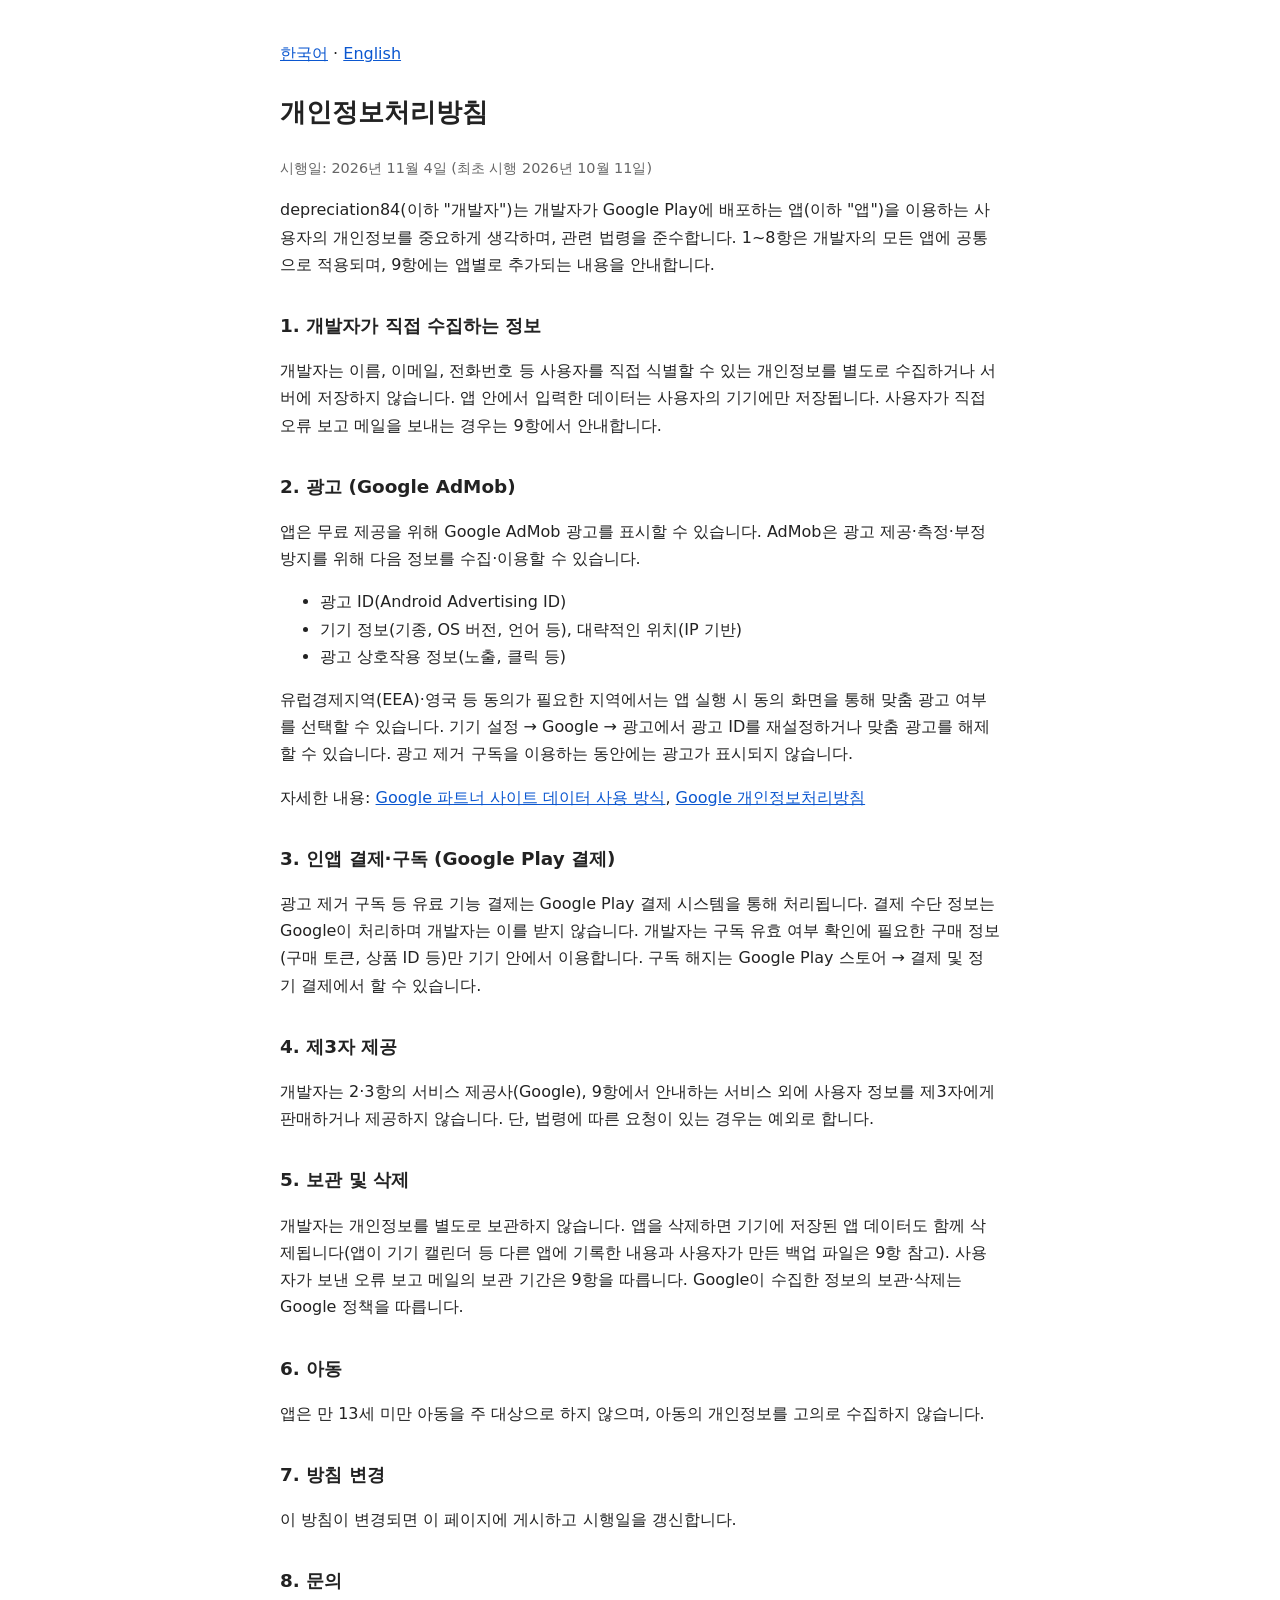
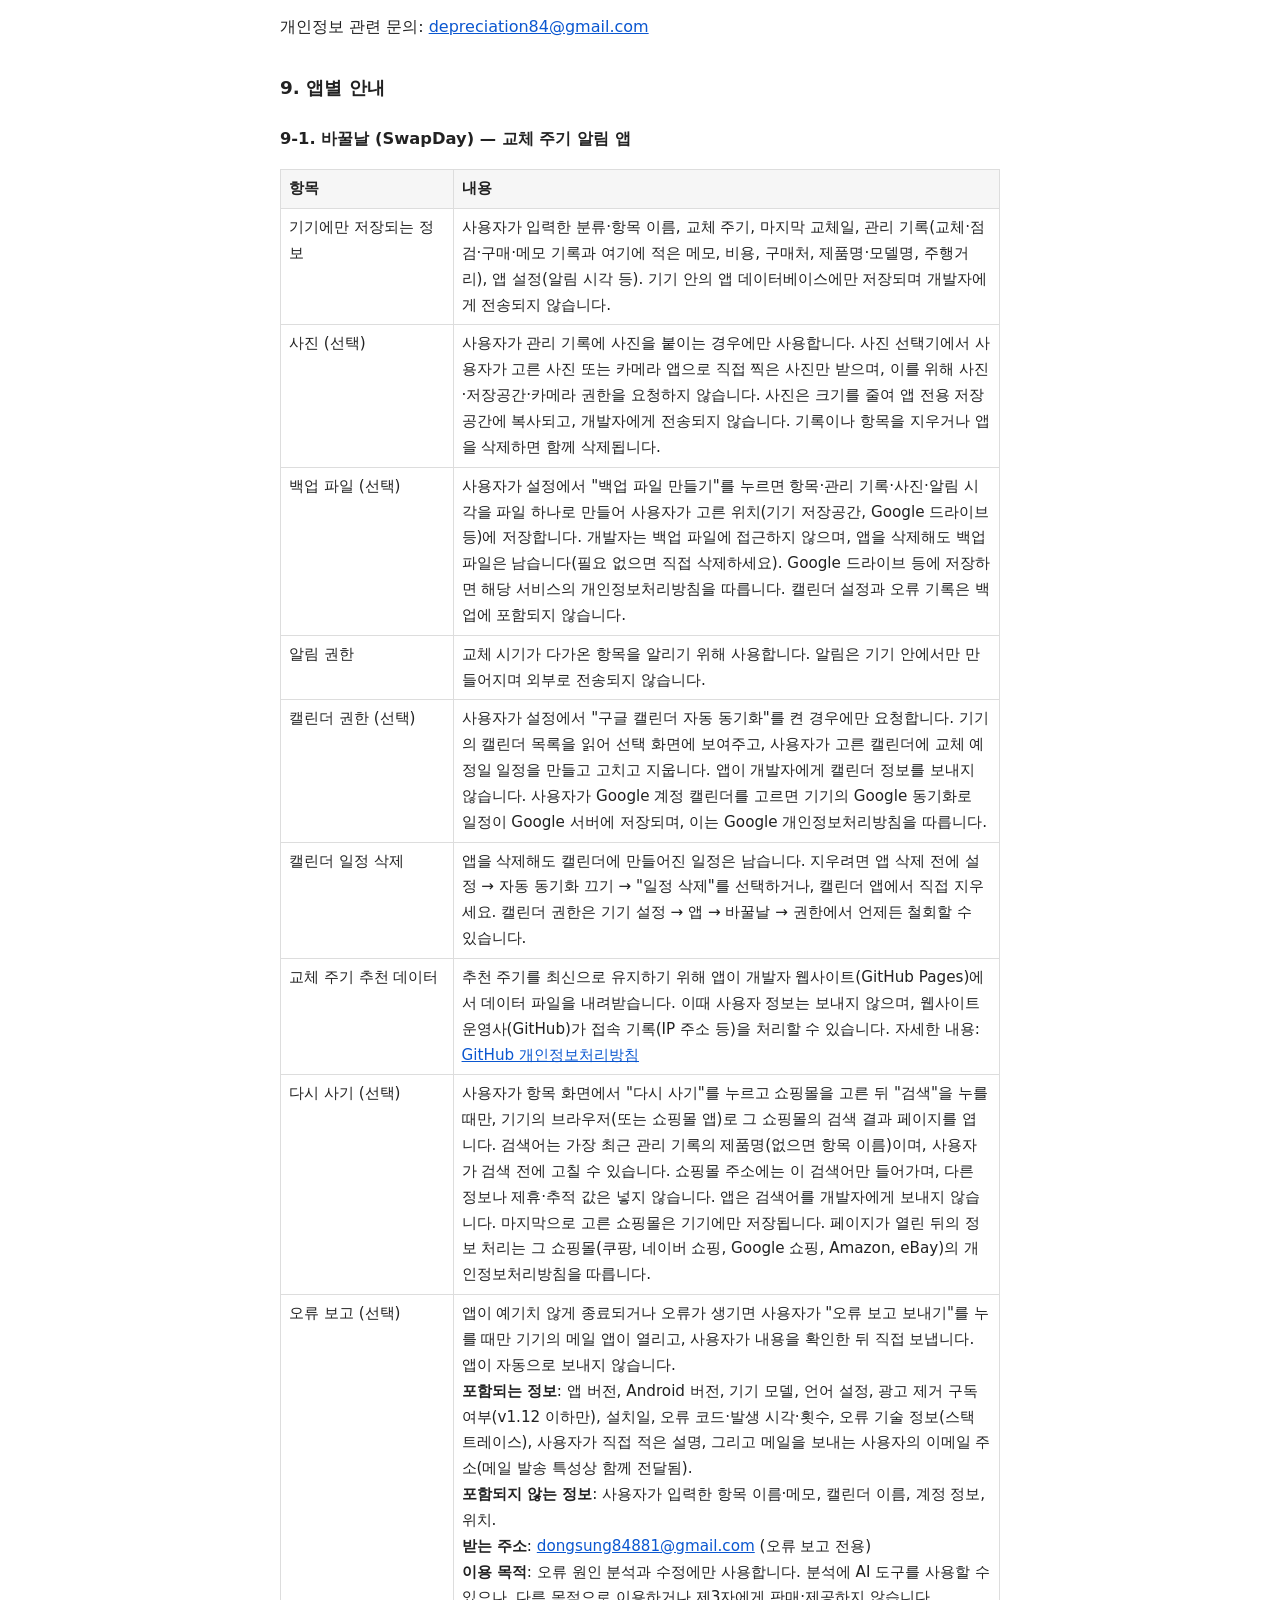
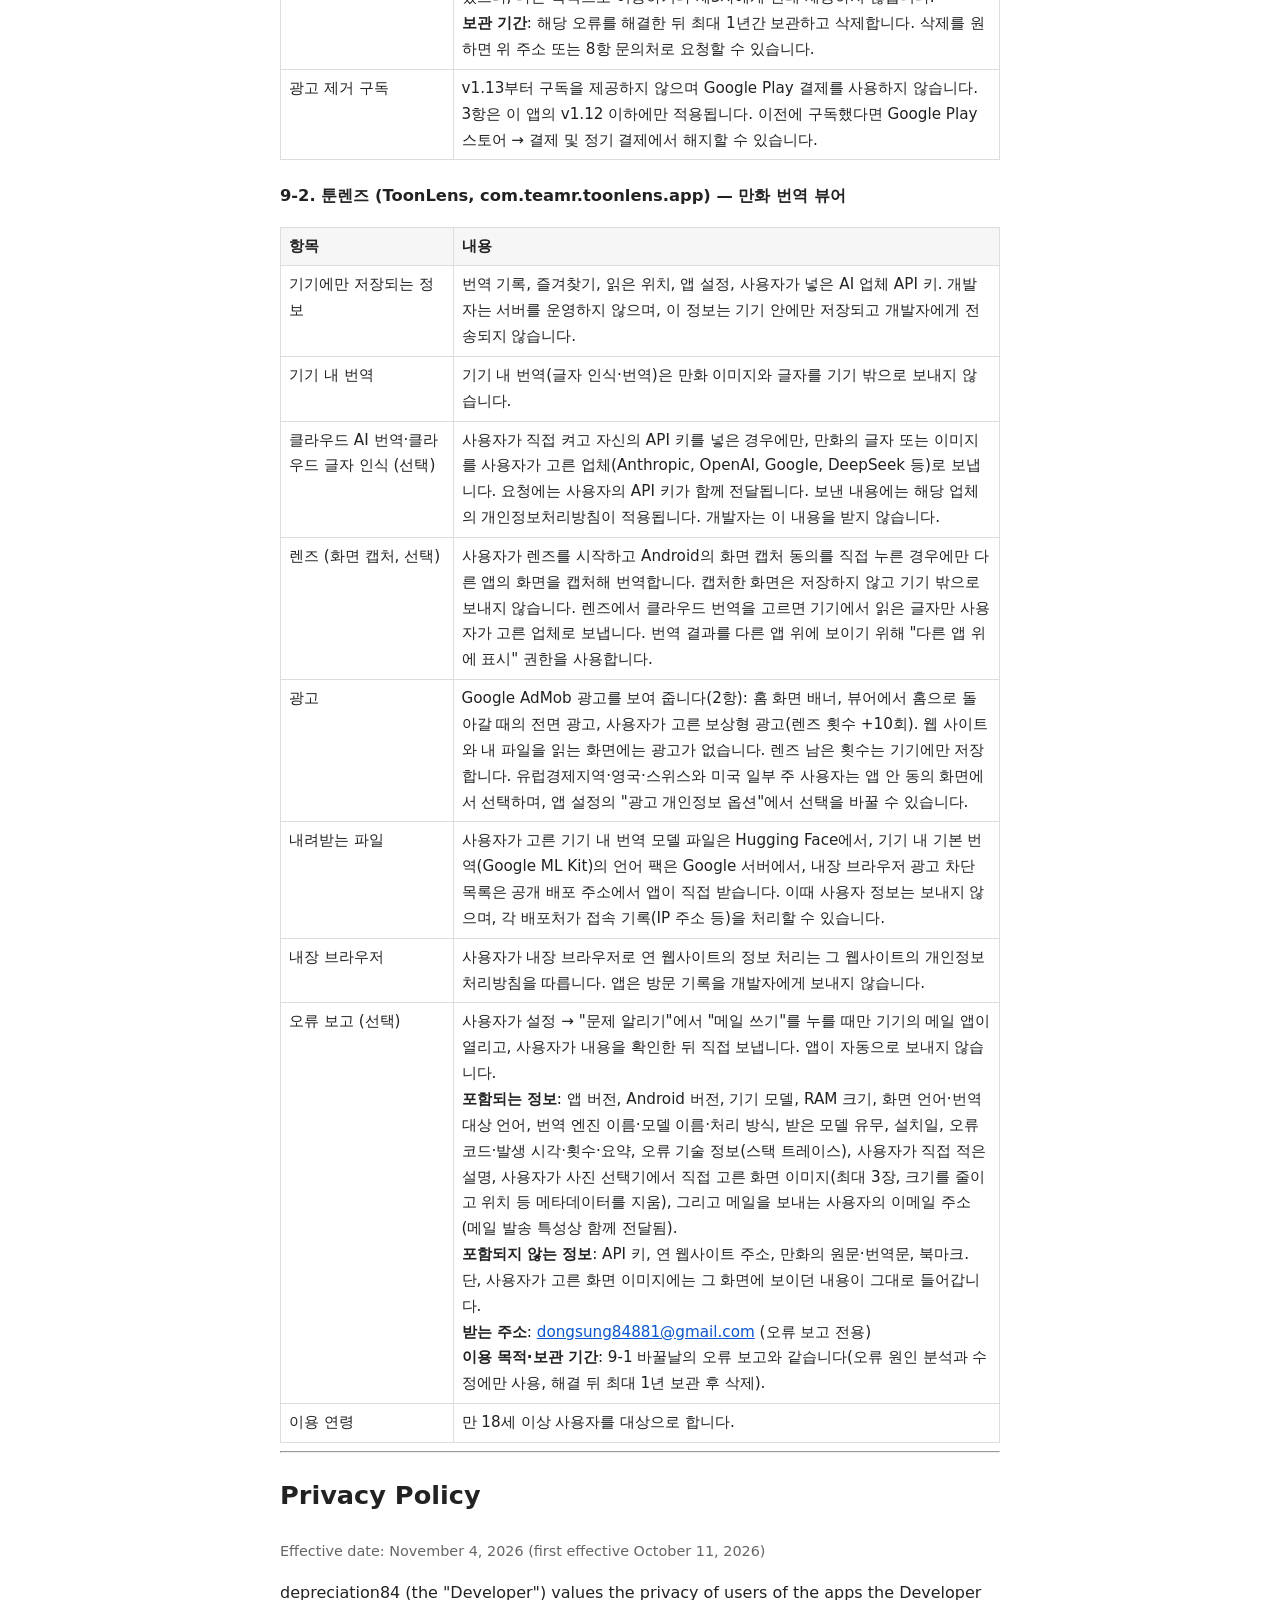
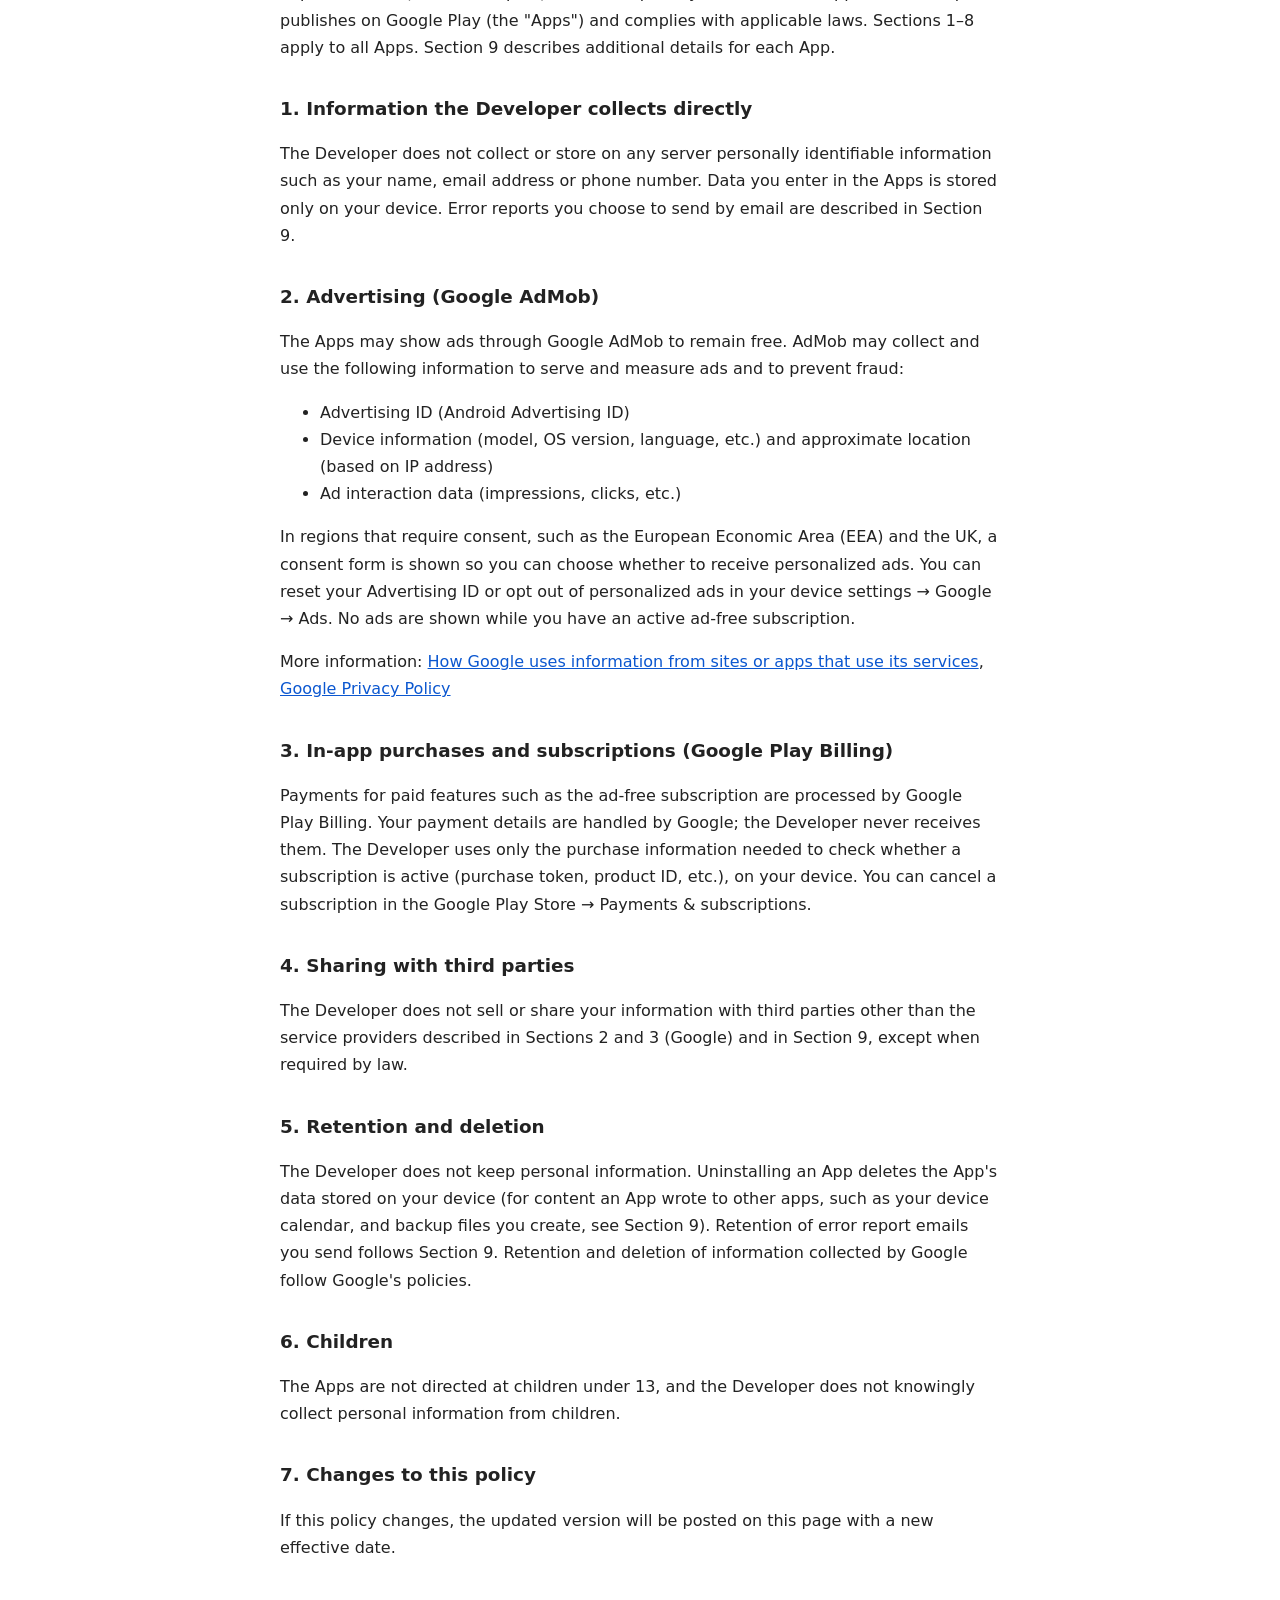
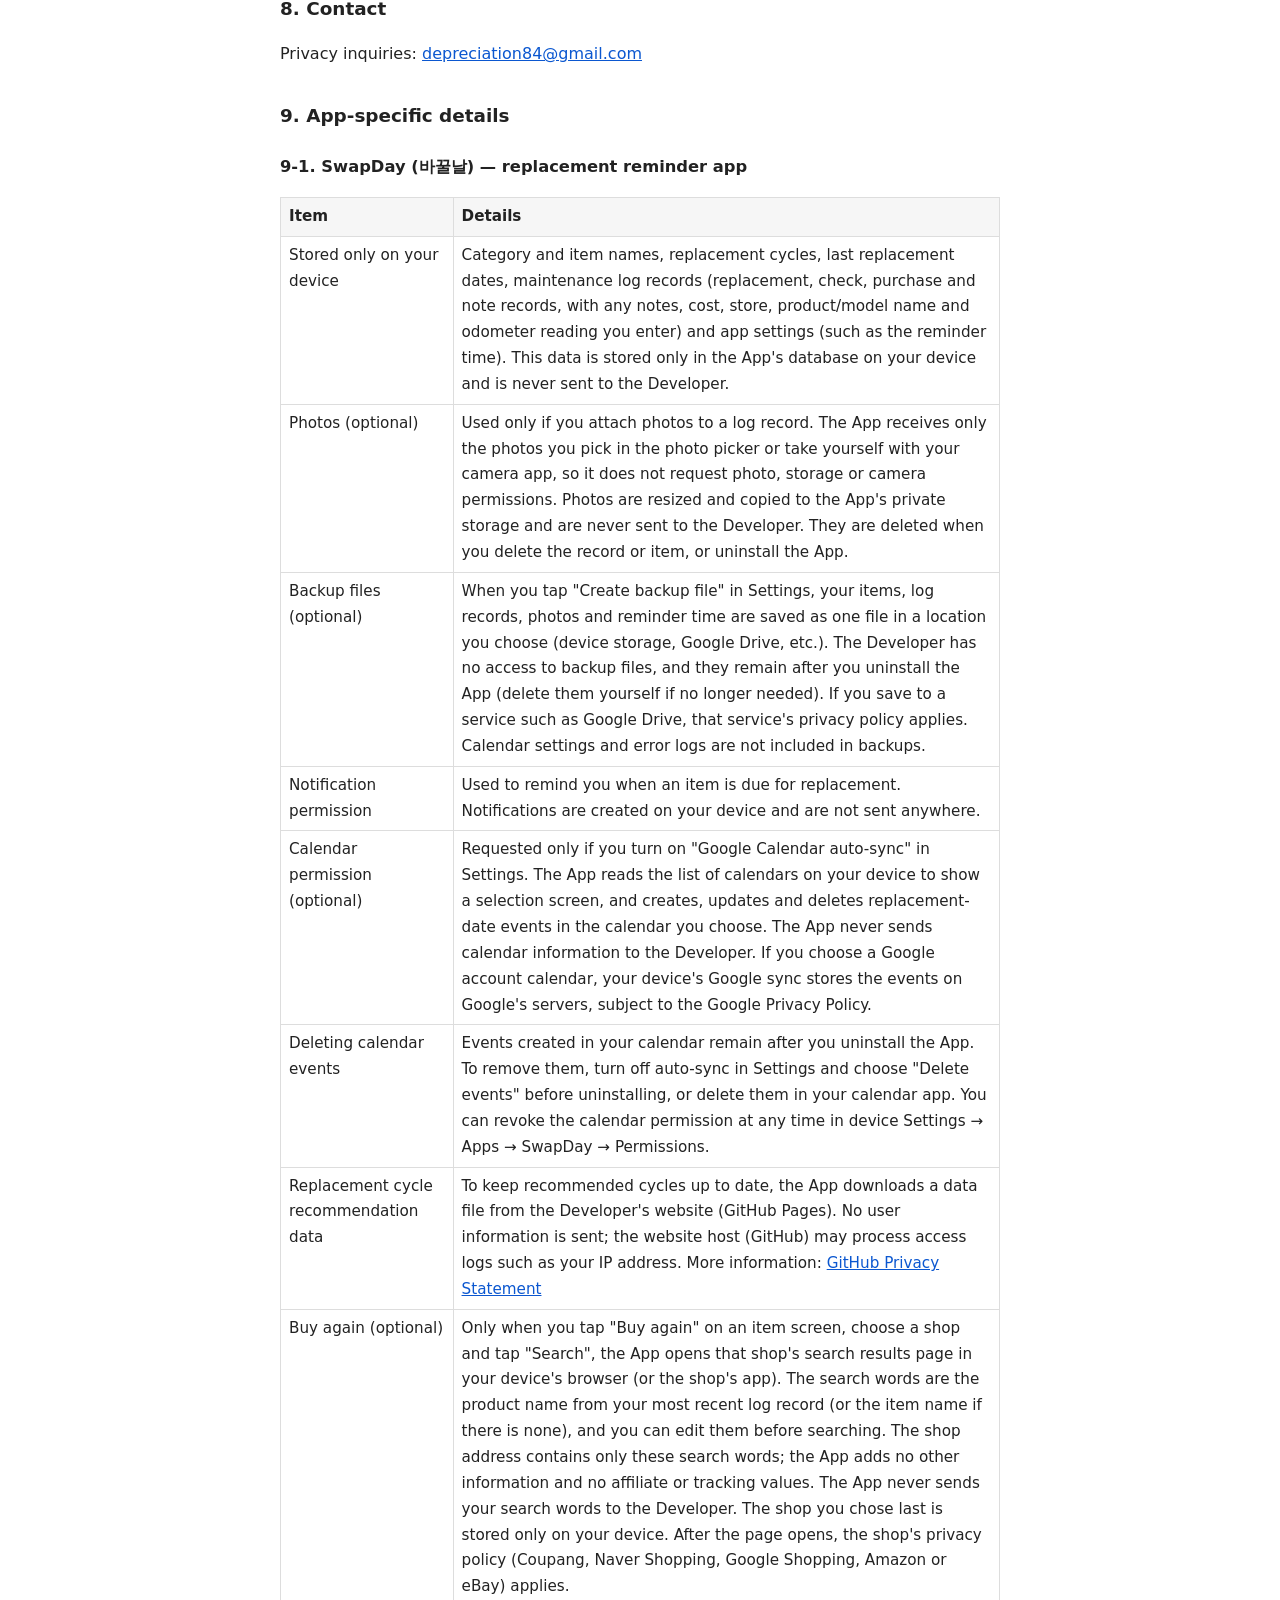
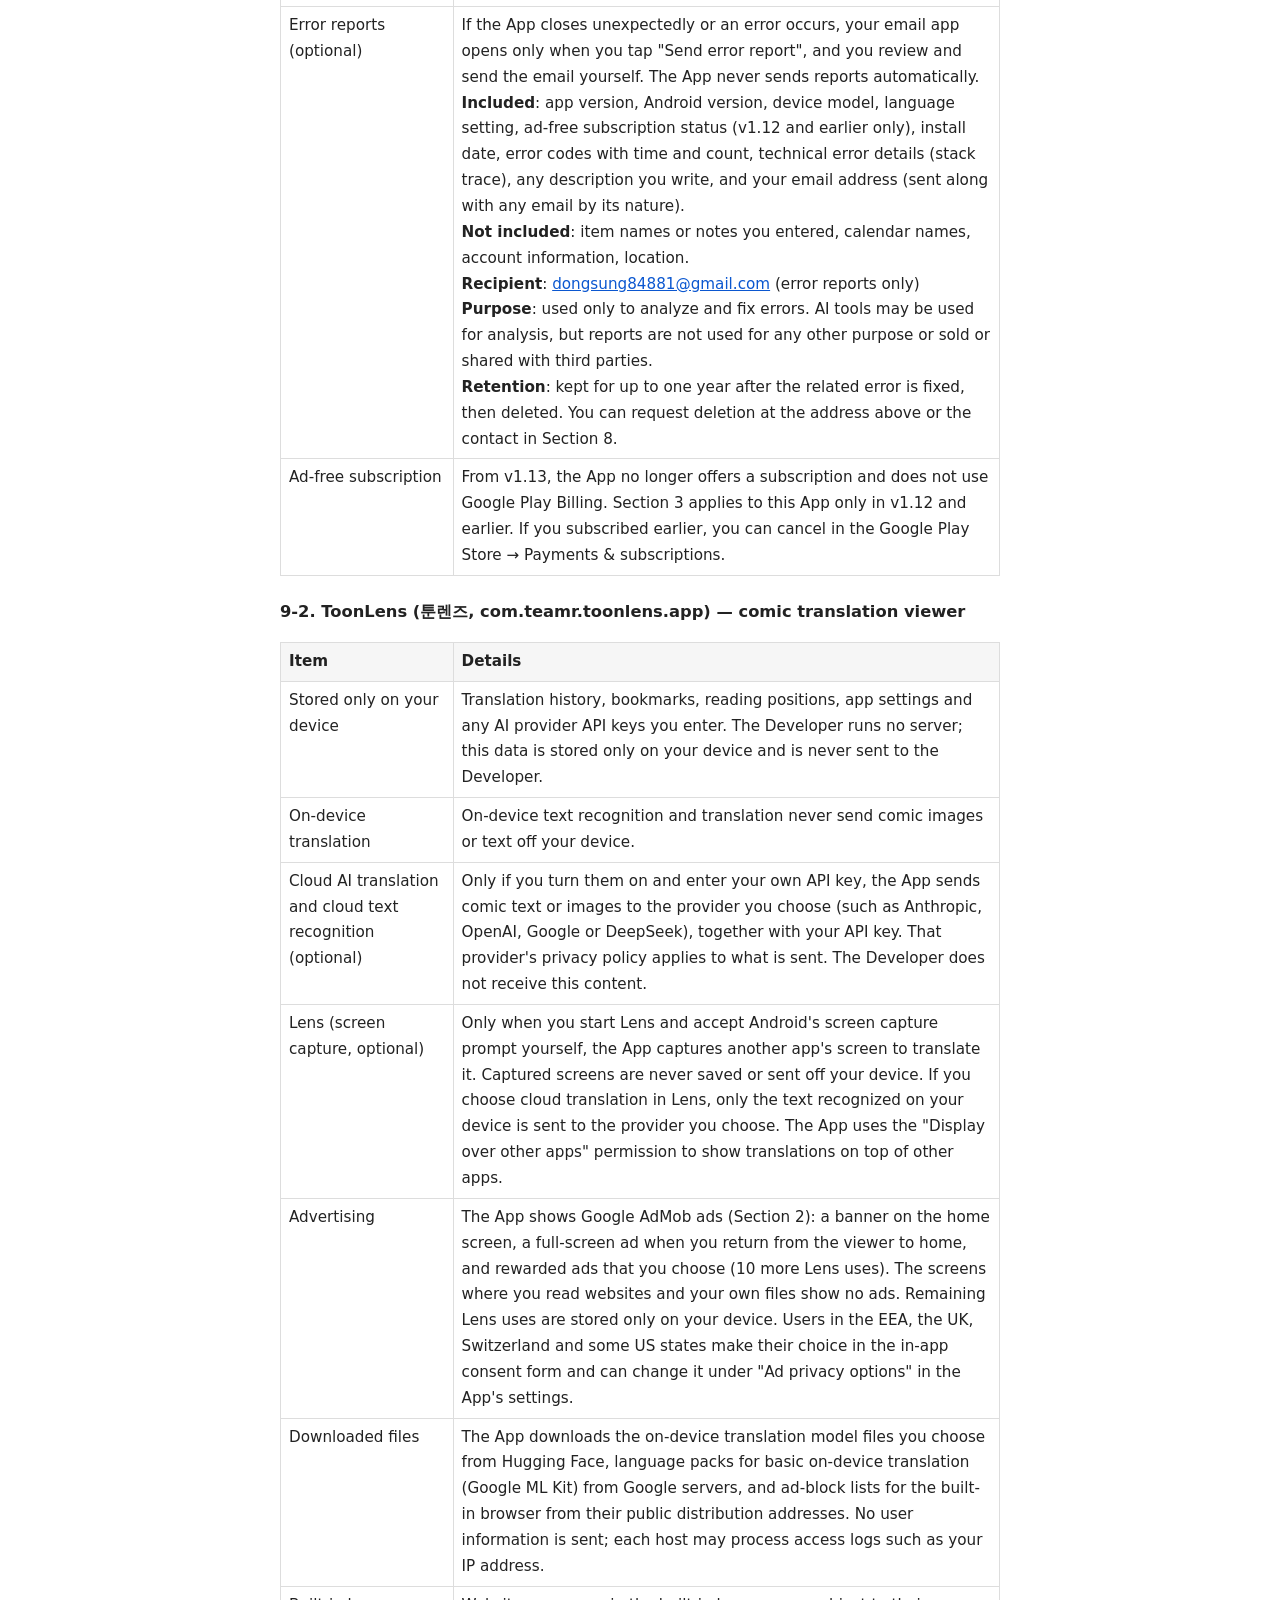
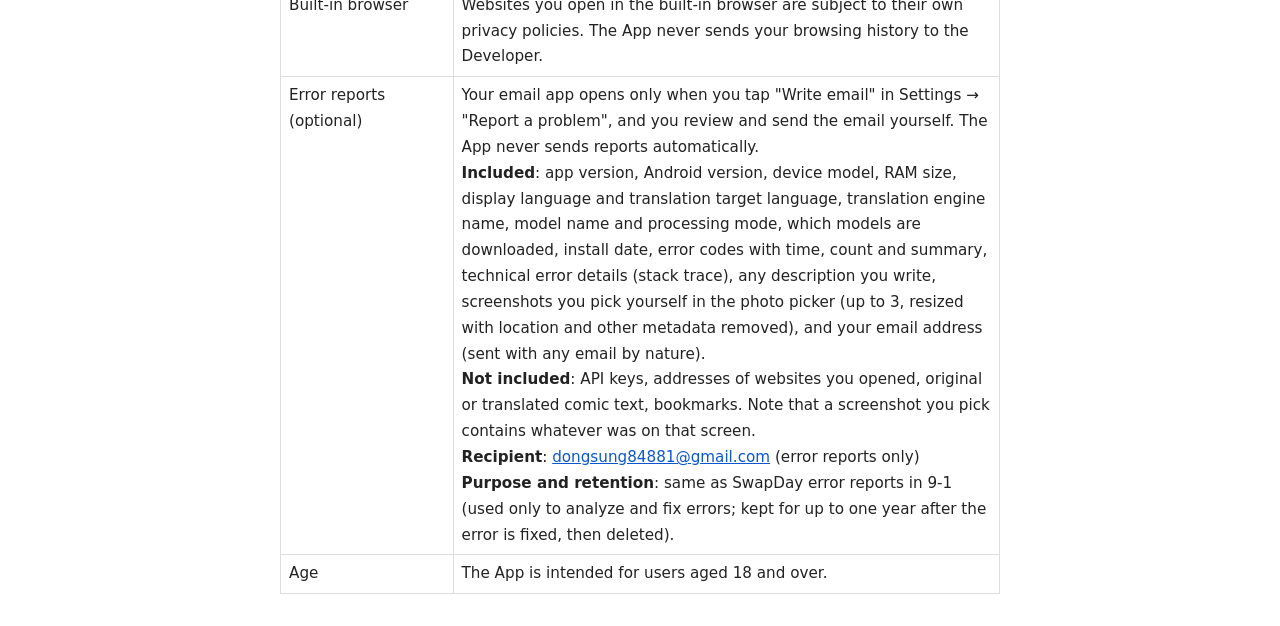
==== commit 95c5574f: "Privacy: set effective date to 2026-11-04" ====
--- a/privacy.html
+++ b/privacy.html
@@ -23,7 +23,7 @@
 <!-- ============================== 한국어 ============================== -->
 <section id="ko" lang="ko">
 <h1>개인정보처리방침</h1>
-<p class="muted">시행일: 2026년 11월 3일 (최초 시행 2026년 10월 11일)</p>
+<p class="muted">시행일: 2026년 11월 4일 (최초 시행 2026년 10월 11일)</p>
 
 <p>depreciation84(이하 "개발자")는 개발자가 Google Play에 배포하는 앱(이하 "앱")을 이용하는 사용자의 개인정보를 중요하게 생각하며, 관련 법령을 준수합니다. 1~8항은 개발자의 모든 앱에 공통으로 적용되며, 9항에는 앱별로 추가되는 내용을 안내합니다.</p>
 
@@ -104,7 +104,7 @@
 <!-- ============================== English ============================== -->
 <section id="en" lang="en">
 <h1>Privacy Policy</h1>
-<p class="muted">Effective date: November 3, 2026 (first effective October 11, 2026)</p>
+<p class="muted">Effective date: November 4, 2026 (first effective October 11, 2026)</p>
 
 <p>depreciation84 (the "Developer") values the privacy of users of the apps the Developer publishes on Google Play (the "Apps") and complies with applicable laws. Sections 1–8 apply to all Apps. Section 9 describes additional details for each App.</p>
 
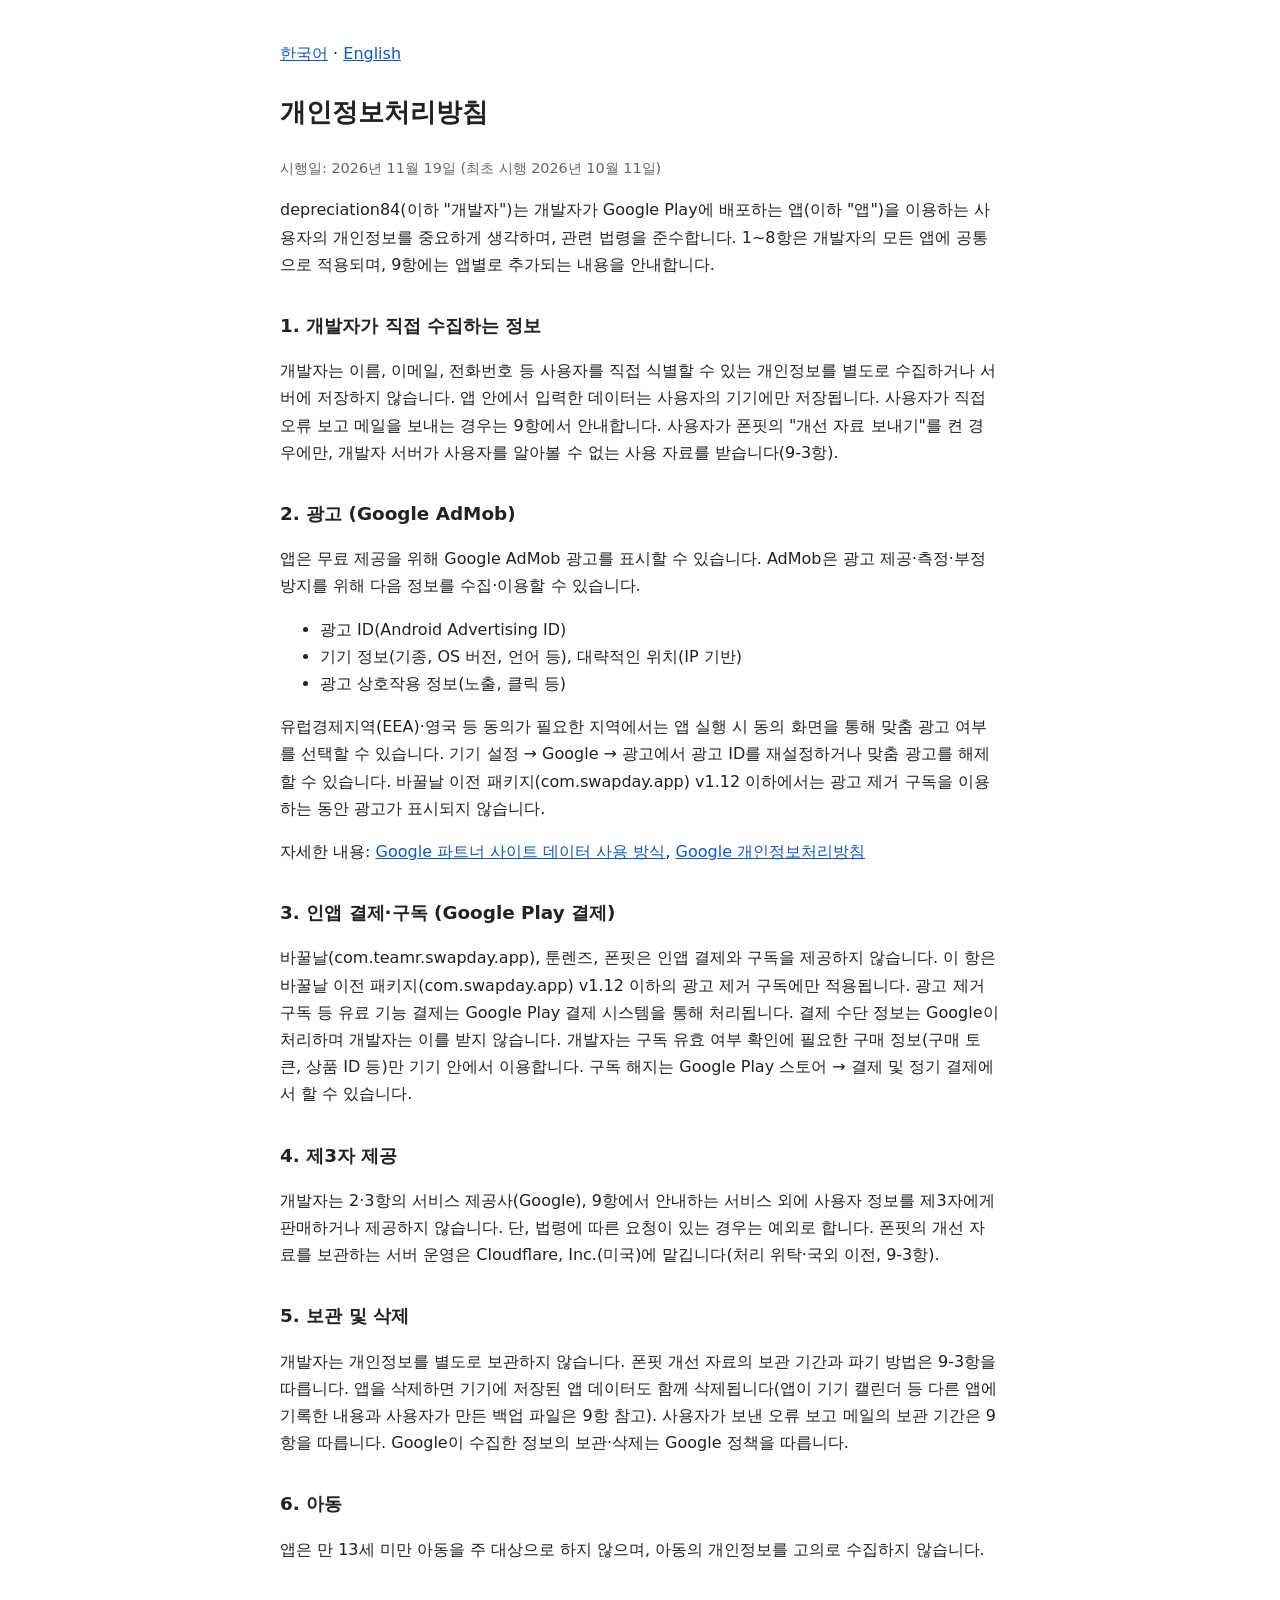
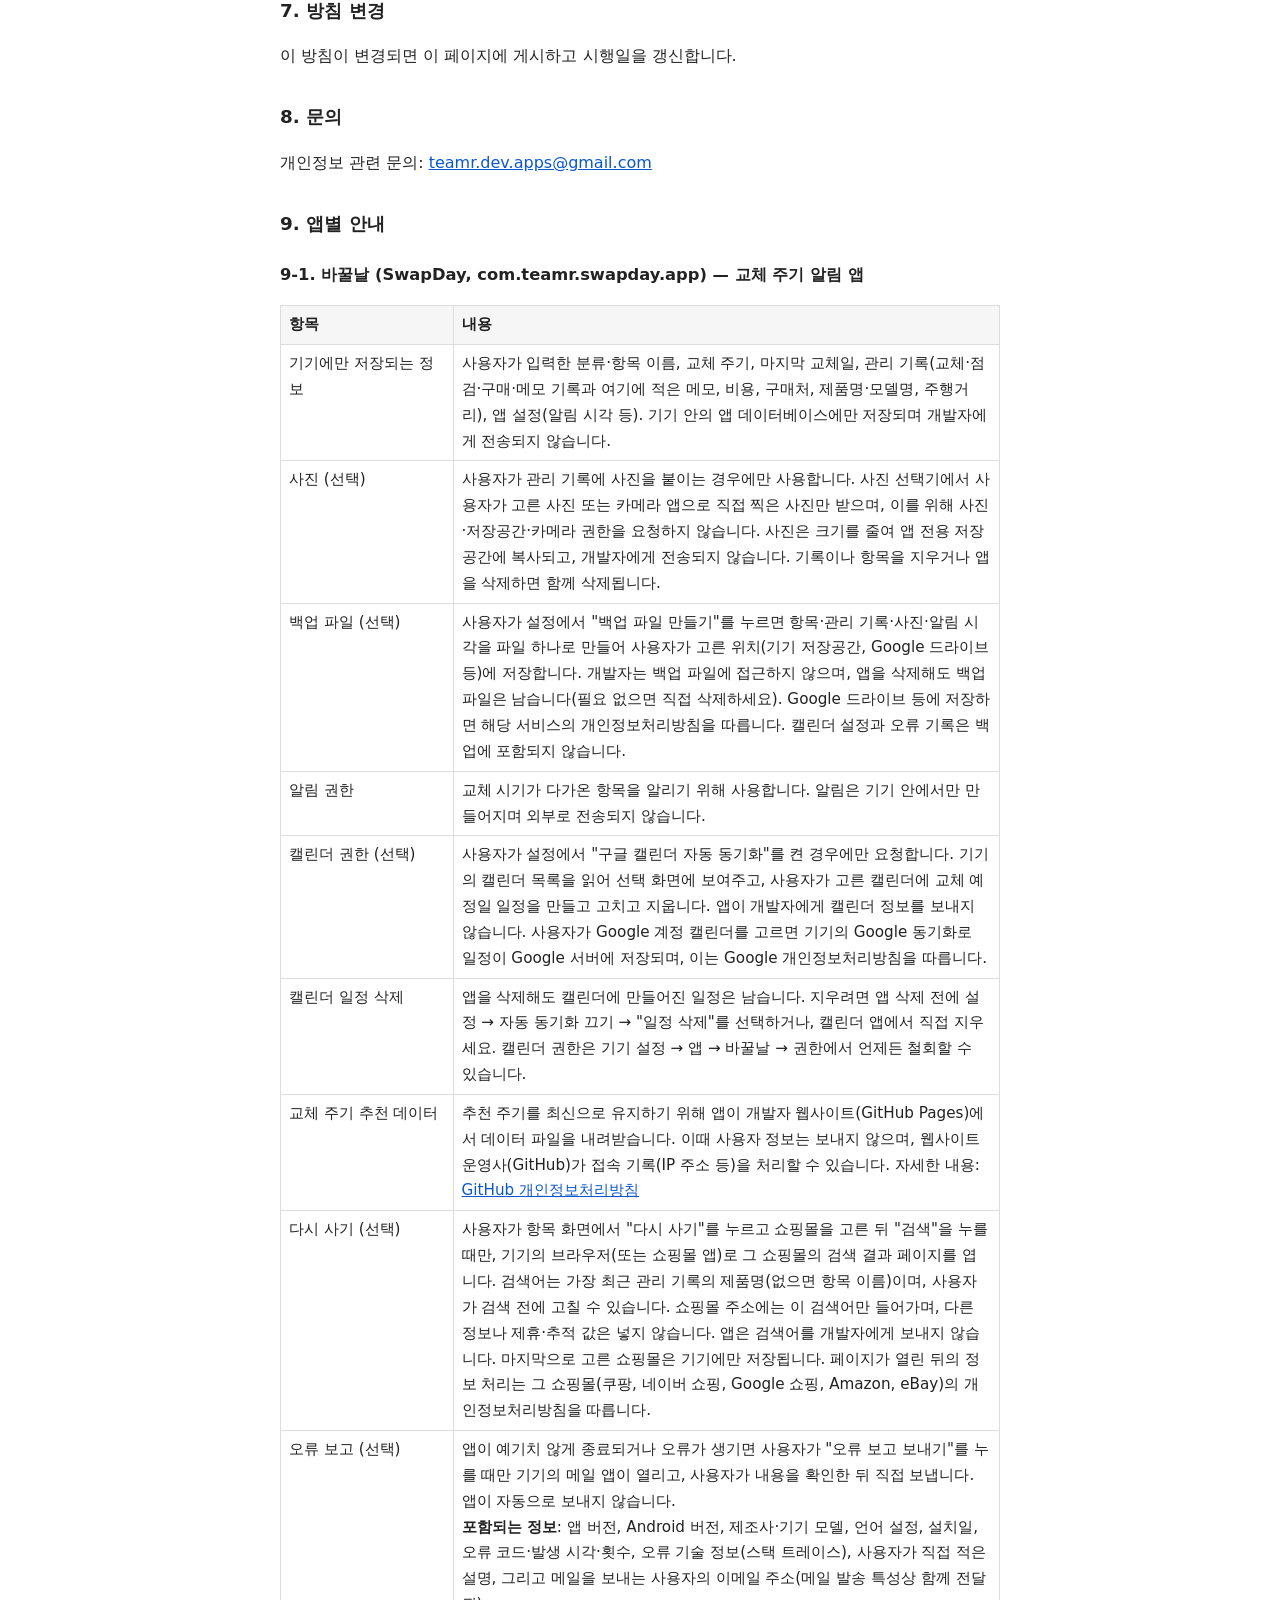
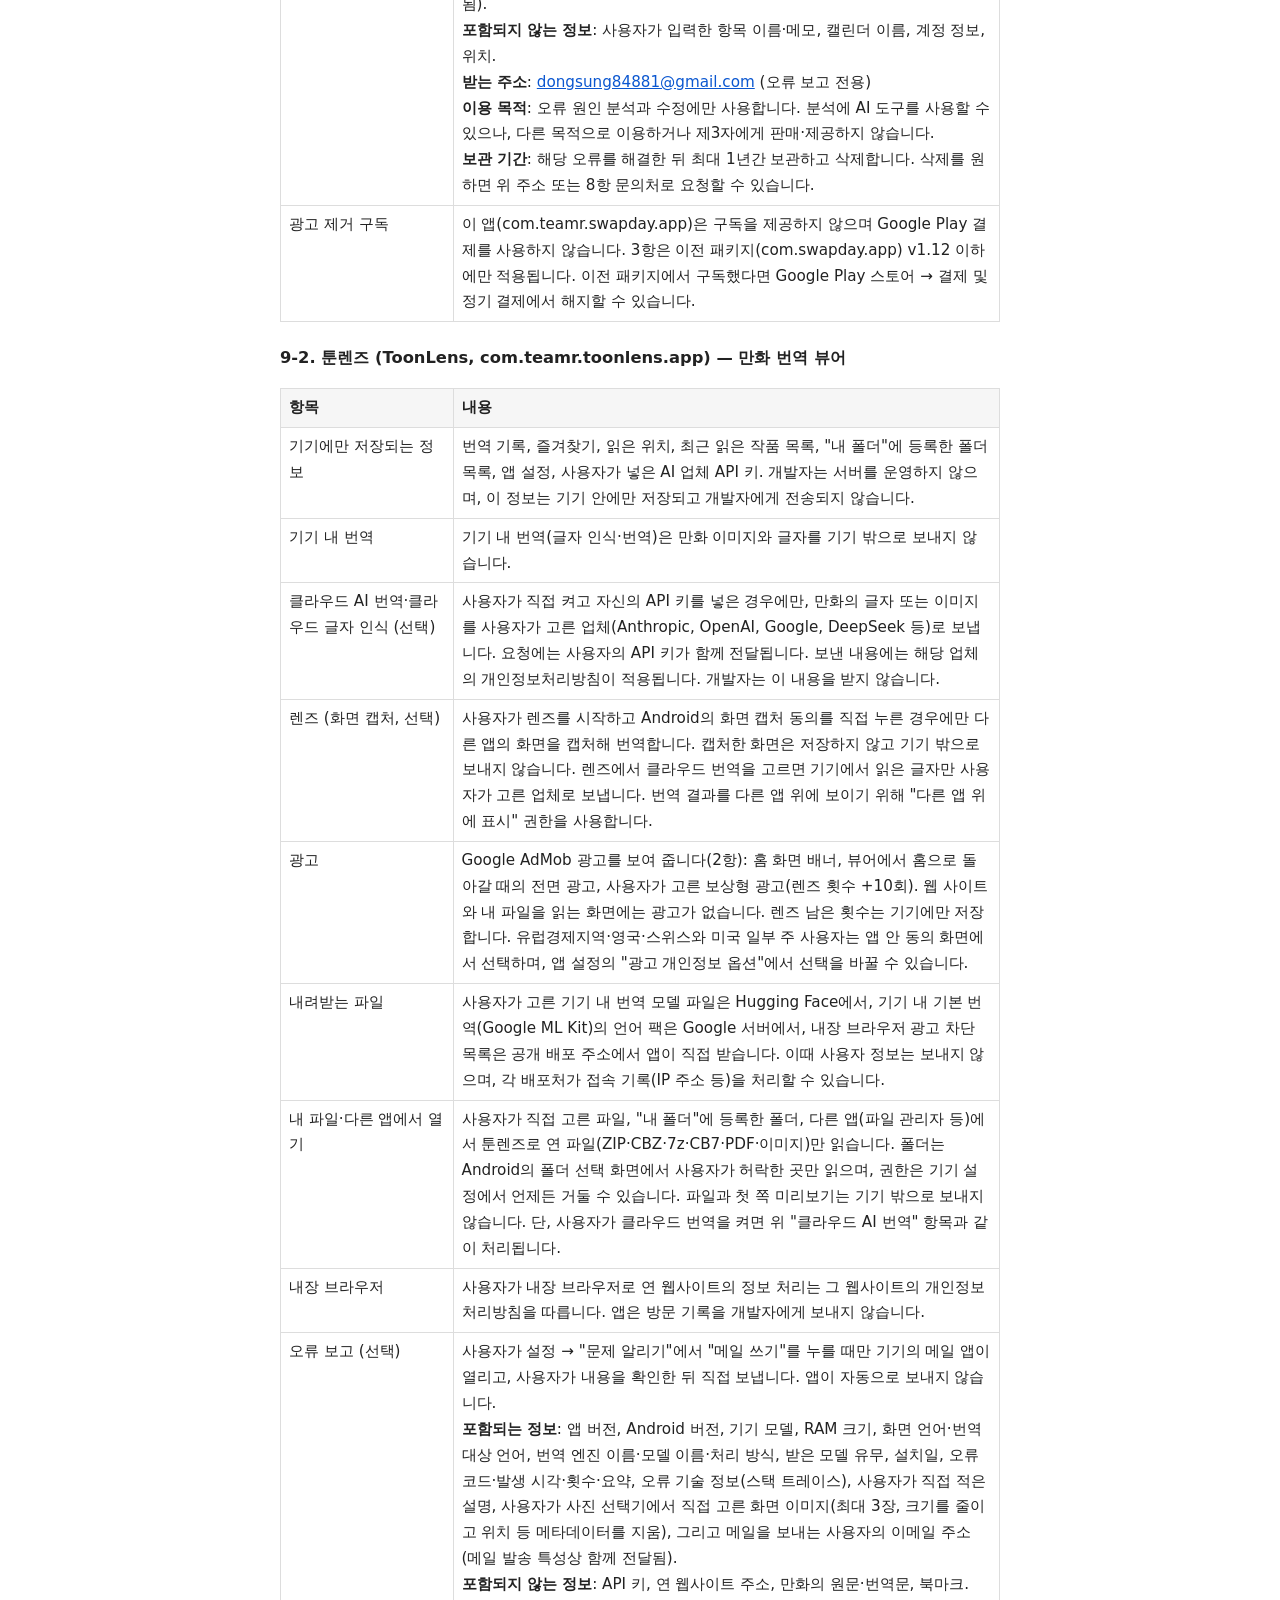
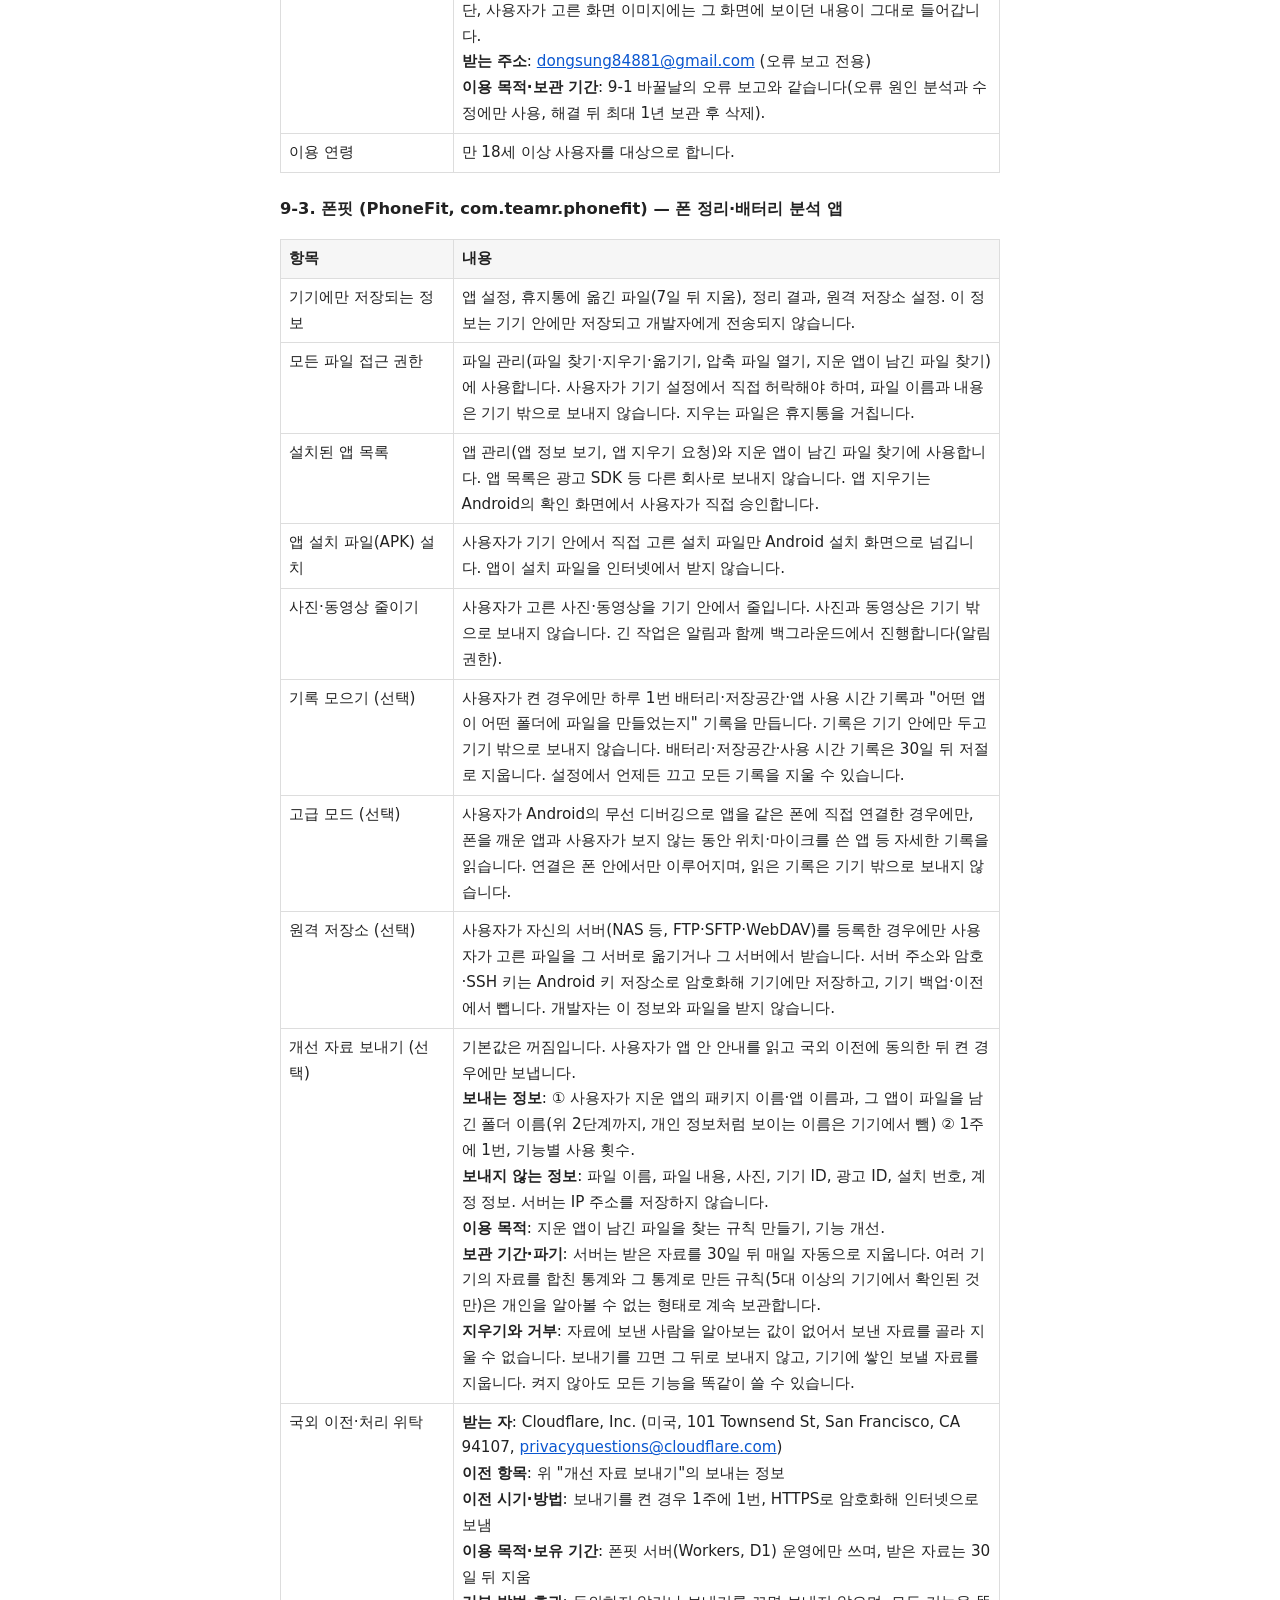
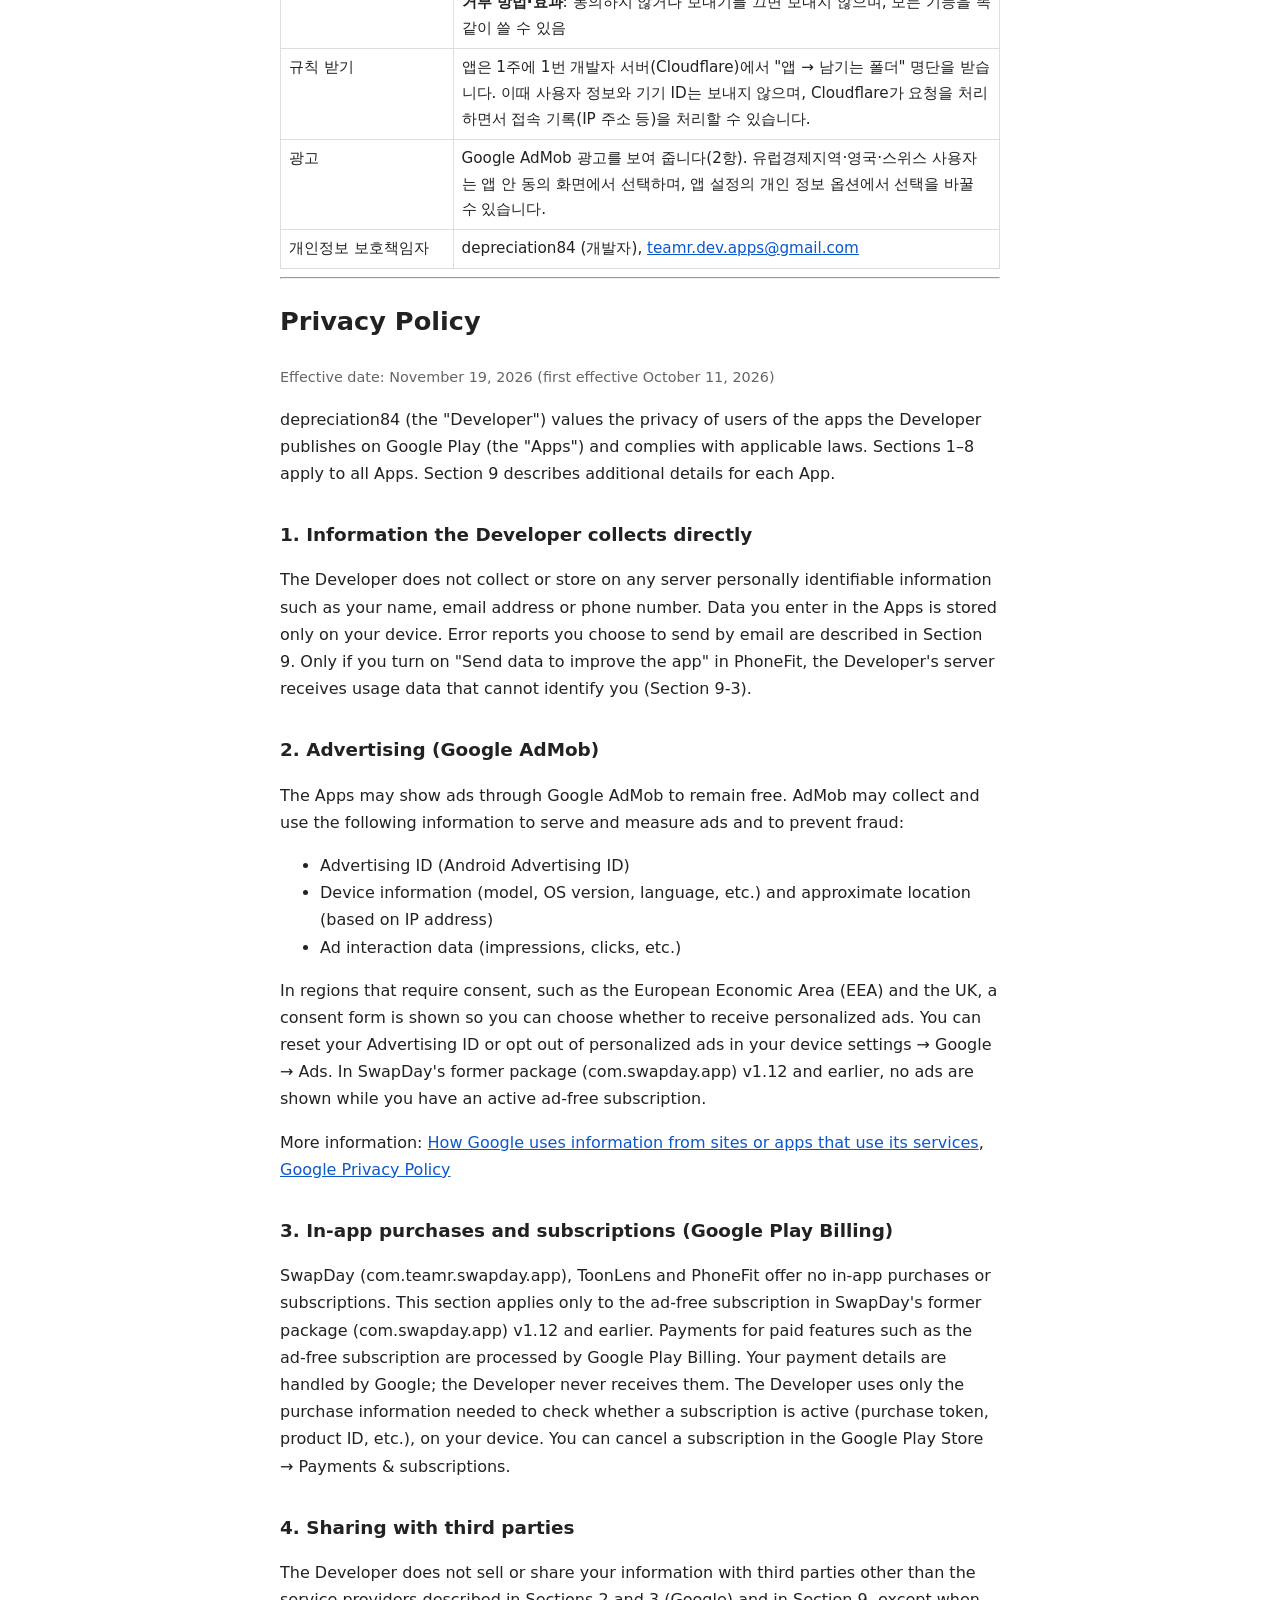
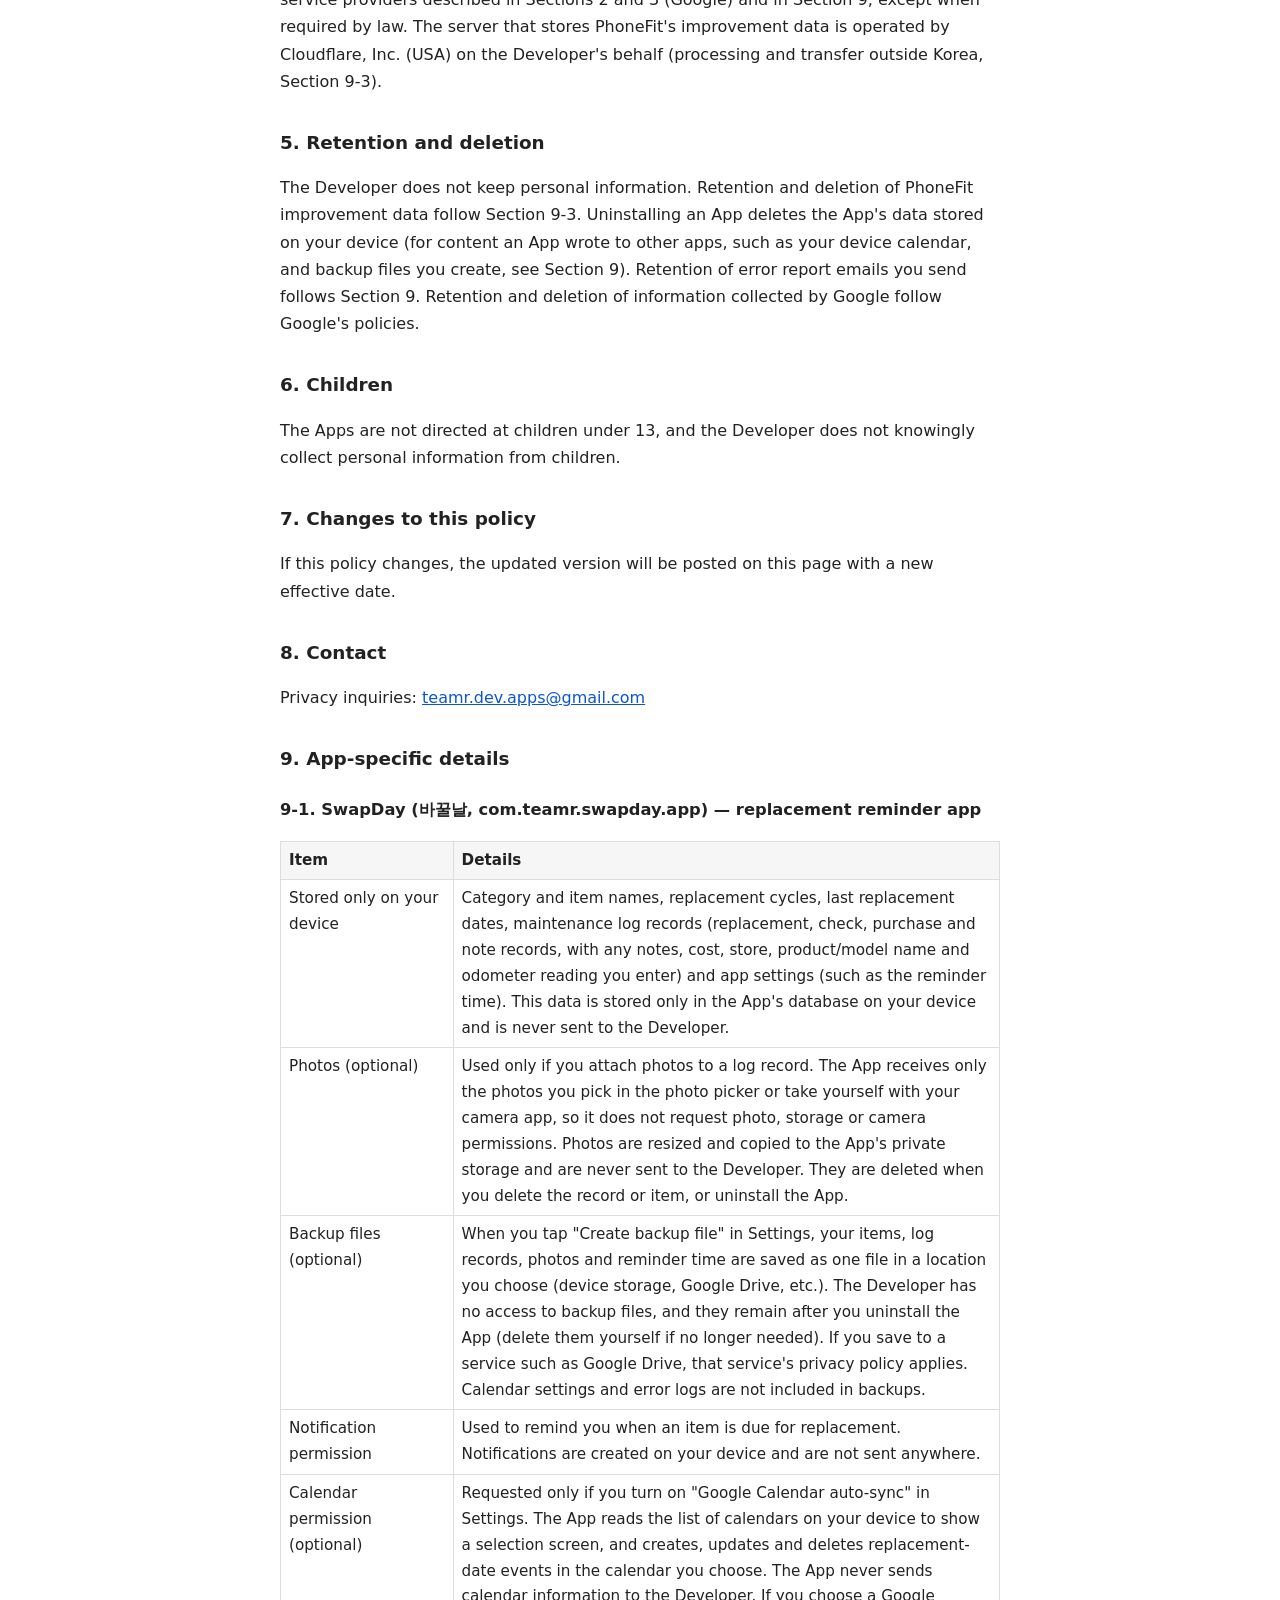
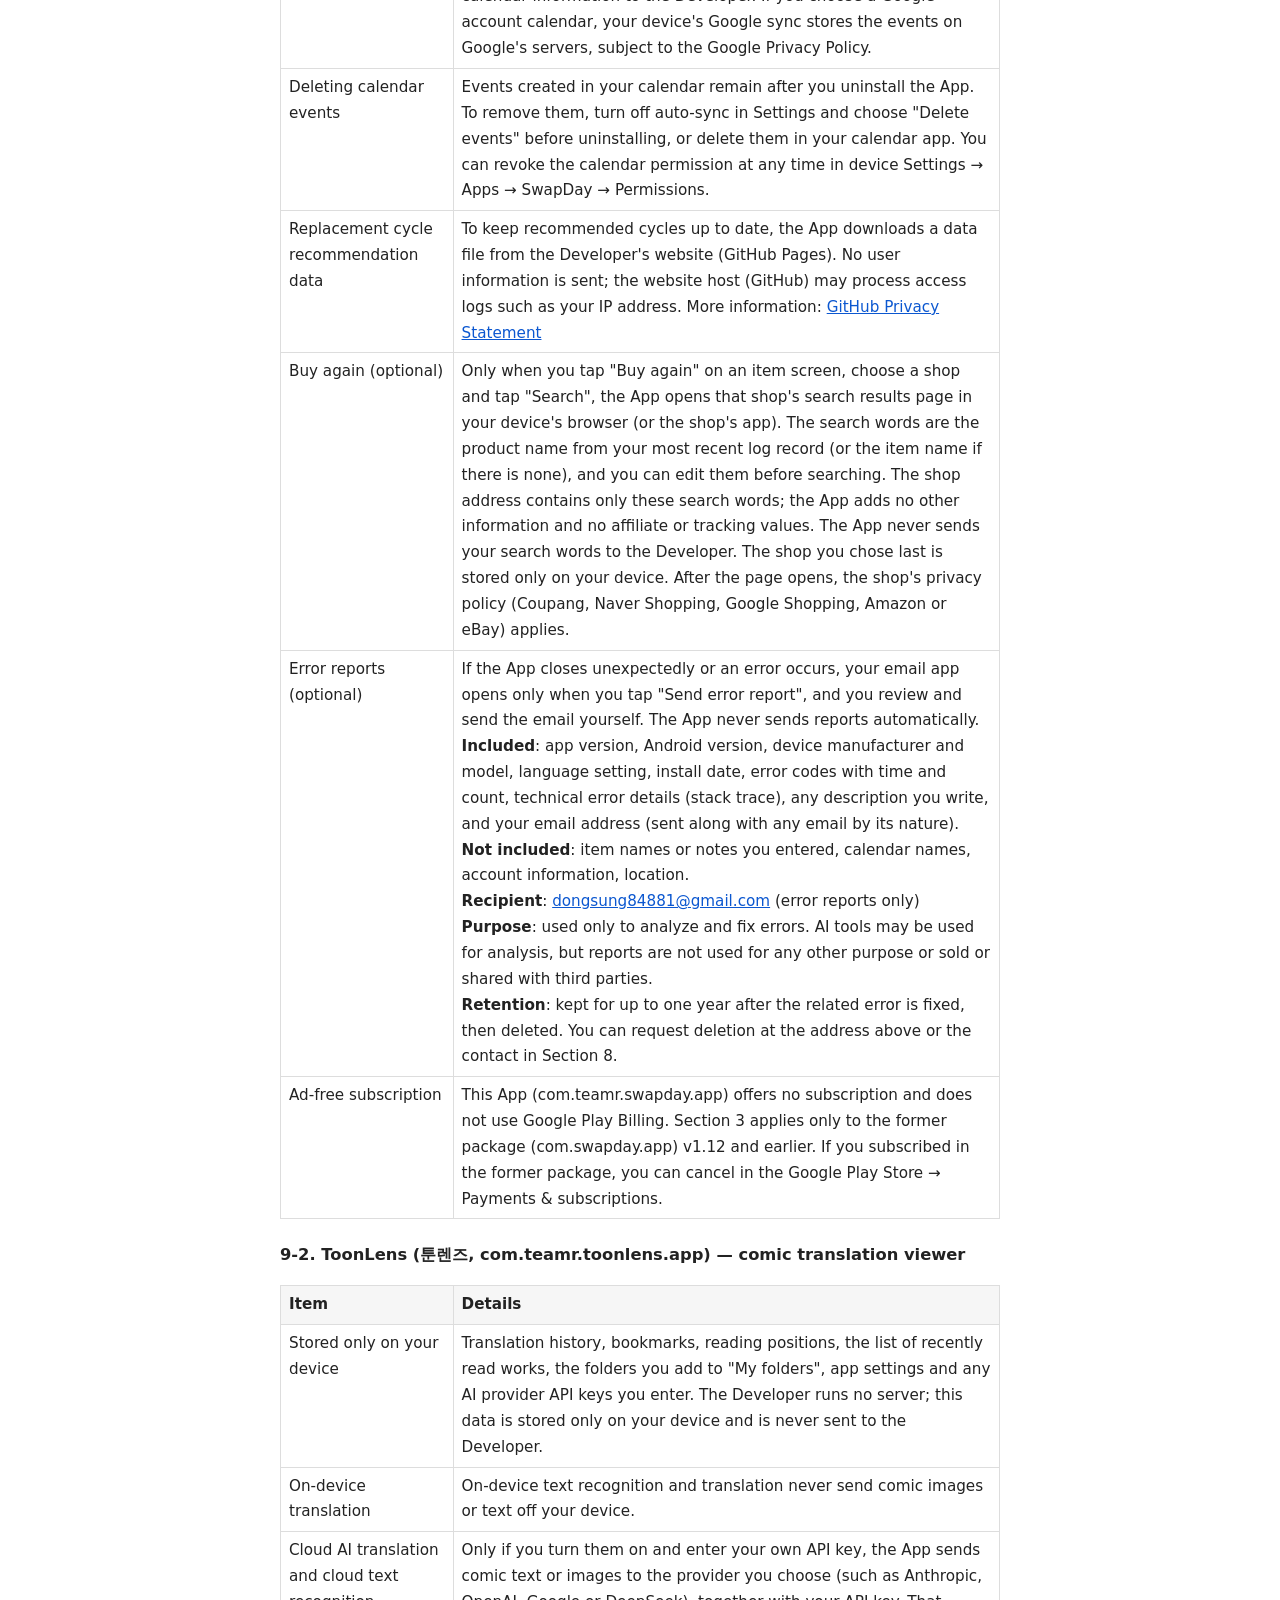
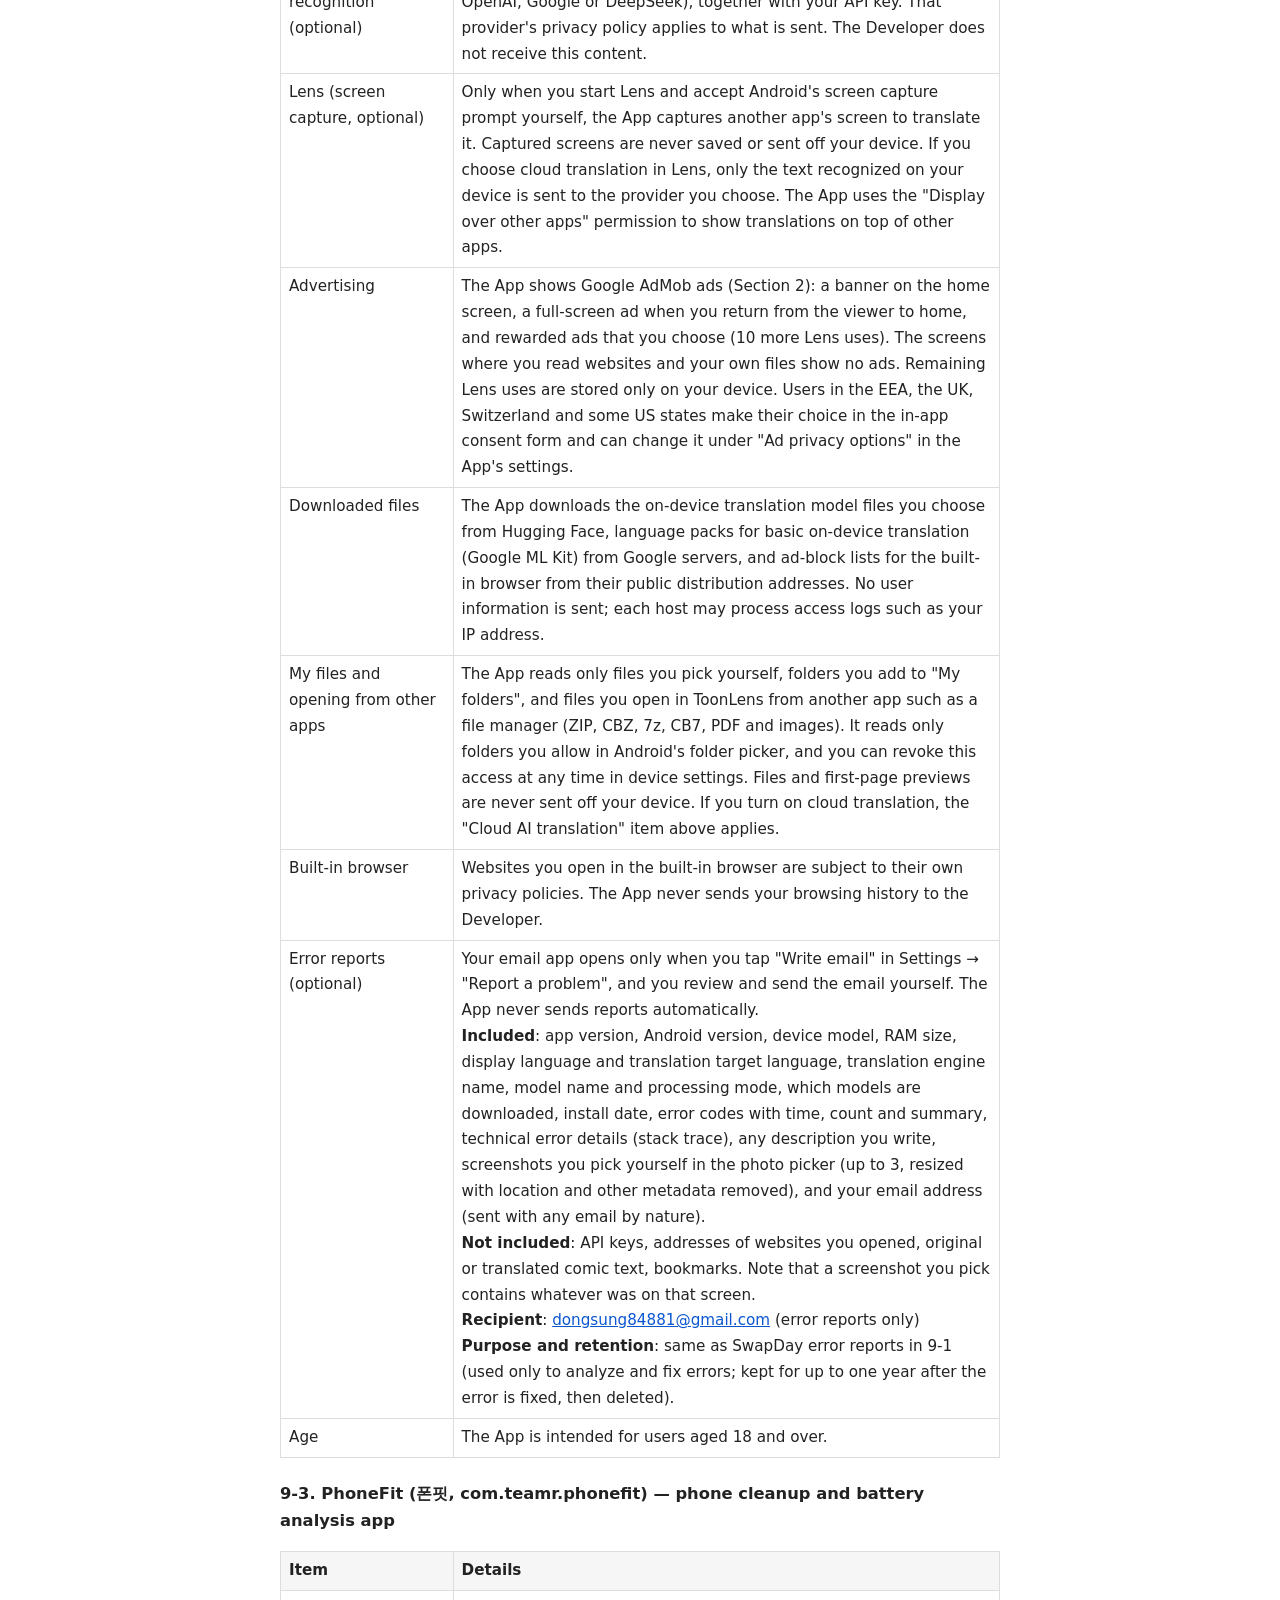
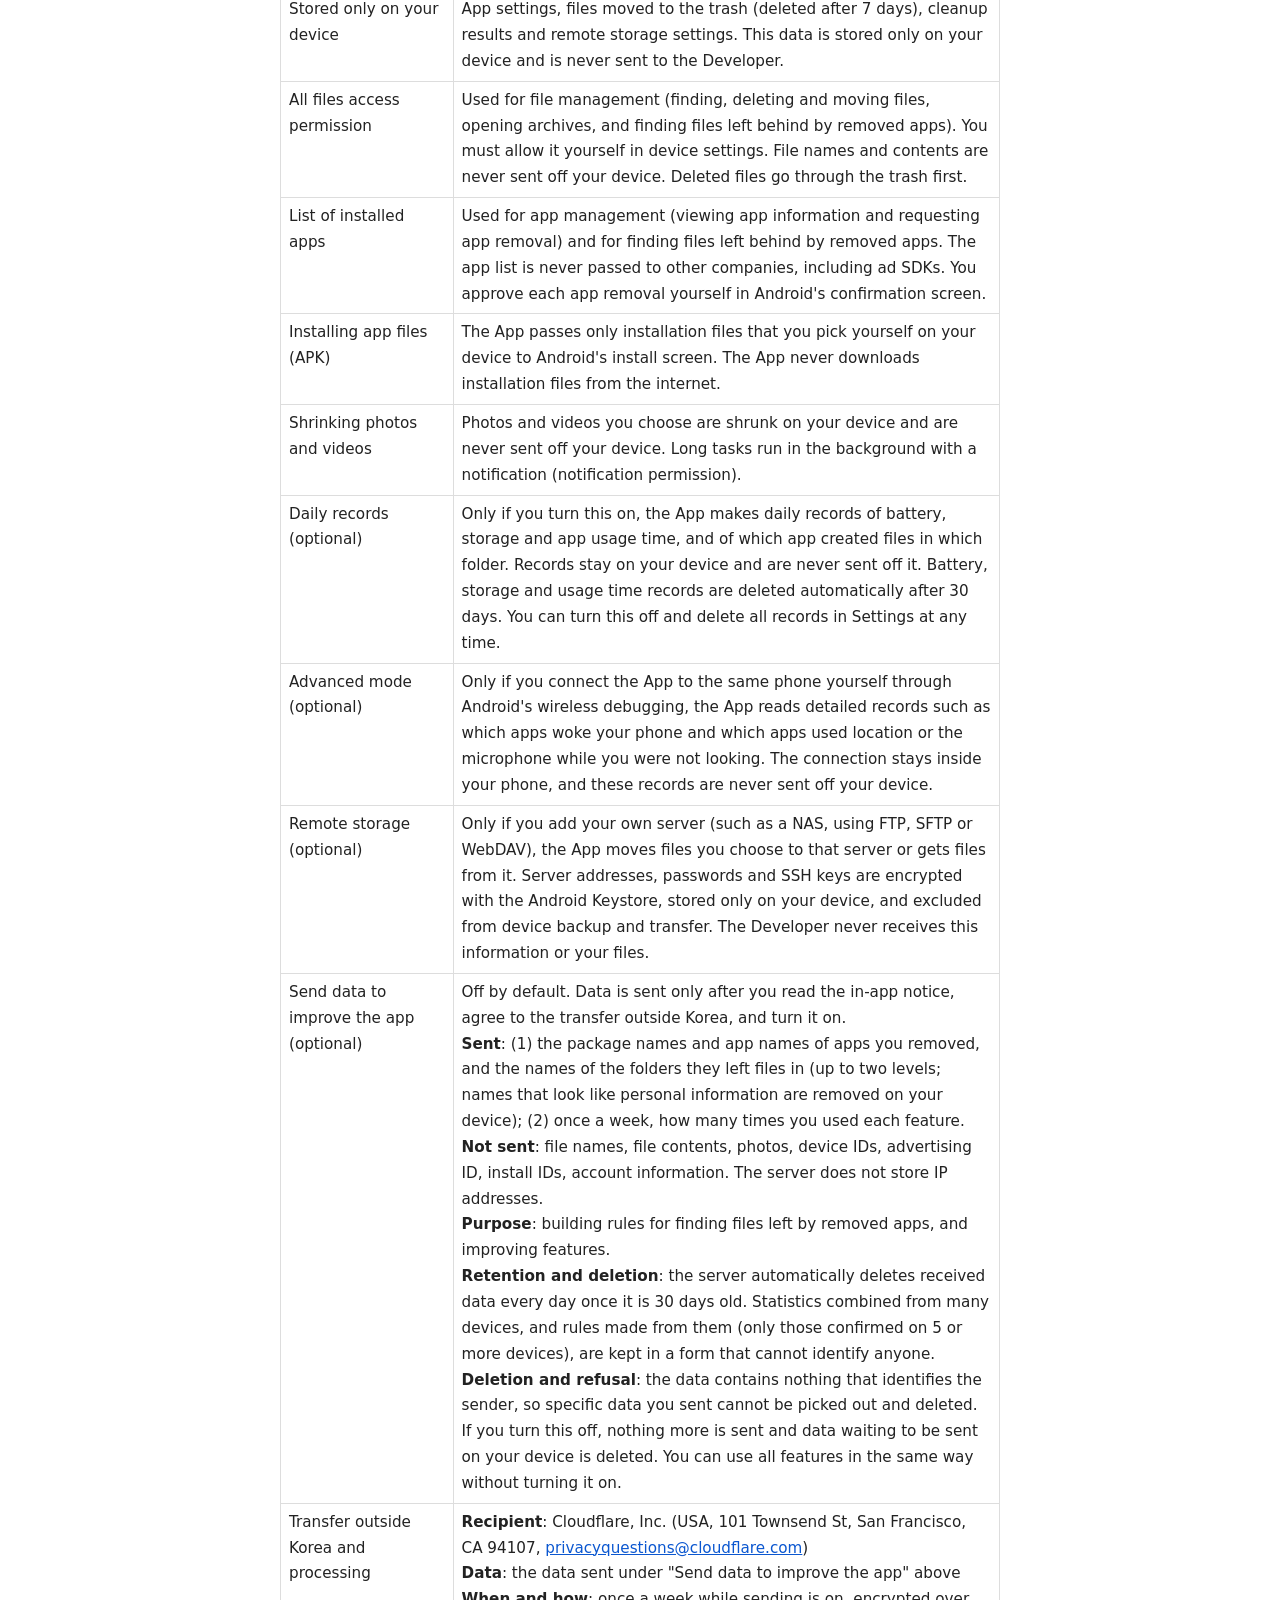
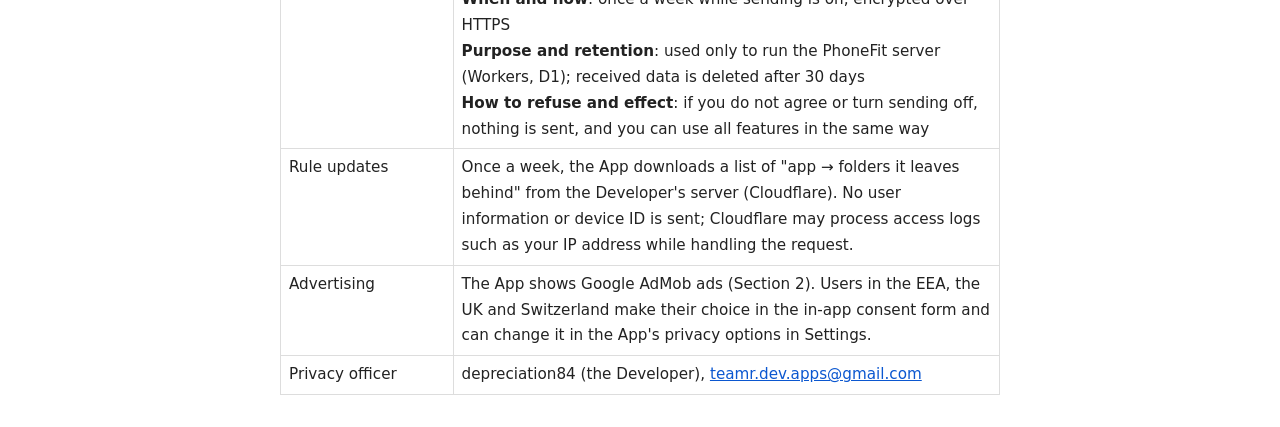
==== commit 3b5d7afb: "Privacy: SwapDay new package, ToonLens file access, add PhoneFit (9-3), effective 2026-11-19" ====
--- a/privacy.html
+++ b/privacy.html
@@ -23,12 +23,12 @@
 <!-- ============================== 한국어 ============================== -->
 <section id="ko" lang="ko">
 <h1>개인정보처리방침</h1>
-<p class="muted">시행일: 2026년 11월 4일 (최초 시행 2026년 10월 11일)</p>
+<p class="muted">시행일: 2026년 11월 19일 (최초 시행 2026년 10월 11일)</p>
 
 <p>depreciation84(이하 "개발자")는 개발자가 Google Play에 배포하는 앱(이하 "앱")을 이용하는 사용자의 개인정보를 중요하게 생각하며, 관련 법령을 준수합니다. 1~8항은 개발자의 모든 앱에 공통으로 적용되며, 9항에는 앱별로 추가되는 내용을 안내합니다.</p>
 
 <h2>1. 개발자가 직접 수집하는 정보</h2>
-<p>개발자는 이름, 이메일, 전화번호 등 사용자를 직접 식별할 수 있는 개인정보를 별도로 수집하거나 서버에 저장하지 않습니다. 앱 안에서 입력한 데이터는 사용자의 기기에만 저장됩니다. 사용자가 직접 오류 보고 메일을 보내는 경우는 9항에서 안내합니다.</p>
+<p>개발자는 이름, 이메일, 전화번호 등 사용자를 직접 식별할 수 있는 개인정보를 별도로 수집하거나 서버에 저장하지 않습니다. 앱 안에서 입력한 데이터는 사용자의 기기에만 저장됩니다. 사용자가 직접 오류 보고 메일을 보내는 경우는 9항에서 안내합니다. 사용자가 폰핏의 "개선 자료 보내기"를 켠 경우에만, 개발자 서버가 사용자를 알아볼 수 없는 사용 자료를 받습니다(9-3항).</p>
 
 <h2>2. 광고 (Google AdMob)</h2>
 <p>앱은 무료 제공을 위해 Google AdMob 광고를 표시할 수 있습니다. AdMob은 광고 제공·측정·부정 방지를 위해 다음 정보를 수집·이용할 수 있습니다.</p>
@@ -37,17 +37,17 @@
   <li>기기 정보(기종, OS 버전, 언어 등), 대략적인 위치(IP 기반)</li>
   <li>광고 상호작용 정보(노출, 클릭 등)</li>
 </ul>
-<p>유럽경제지역(EEA)·영국 등 동의가 필요한 지역에서는 앱 실행 시 동의 화면을 통해 맞춤 광고 여부를 선택할 수 있습니다. 기기 설정 → Google → 광고에서 광고 ID를 재설정하거나 맞춤 광고를 해제할 수 있습니다. 광고 제거 구독을 이용하는 동안에는 광고가 표시되지 않습니다.</p>
+<p>유럽경제지역(EEA)·영국 등 동의가 필요한 지역에서는 앱 실행 시 동의 화면을 통해 맞춤 광고 여부를 선택할 수 있습니다. 기기 설정 → Google → 광고에서 광고 ID를 재설정하거나 맞춤 광고를 해제할 수 있습니다. 바꿀날 이전 패키지(com.swapday.app) v1.12 이하에서는 광고 제거 구독을 이용하는 동안 광고가 표시되지 않습니다.</p>
 <p>자세한 내용: <a href="https://policies.google.com/technologies/partner-sites">Google 파트너 사이트 데이터 사용 방식</a>, <a href="https://policies.google.com/privacy">Google 개인정보처리방침</a></p>
 
 <h2>3. 인앱 결제·구독 (Google Play 결제)</h2>
-<p>광고 제거 구독 등 유료 기능 결제는 Google Play 결제 시스템을 통해 처리됩니다. 결제 수단 정보는 Google이 처리하며 개발자는 이를 받지 않습니다. 개발자는 구독 유효 여부 확인에 필요한 구매 정보(구매 토큰, 상품 ID 등)만 기기 안에서 이용합니다. 구독 해지는 Google Play 스토어 → 결제 및 정기 결제에서 할 수 있습니다.</p>
+<p>바꿀날(com.teamr.swapday.app), 툰렌즈, 폰핏은 인앱 결제와 구독을 제공하지 않습니다. 이 항은 바꿀날 이전 패키지(com.swapday.app) v1.12 이하의 광고 제거 구독에만 적용됩니다. 광고 제거 구독 등 유료 기능 결제는 Google Play 결제 시스템을 통해 처리됩니다. 결제 수단 정보는 Google이 처리하며 개발자는 이를 받지 않습니다. 개발자는 구독 유효 여부 확인에 필요한 구매 정보(구매 토큰, 상품 ID 등)만 기기 안에서 이용합니다. 구독 해지는 Google Play 스토어 → 결제 및 정기 결제에서 할 수 있습니다.</p>
 
 <h2>4. 제3자 제공</h2>
-<p>개발자는 2·3항의 서비스 제공사(Google), 9항에서 안내하는 서비스 외에 사용자 정보를 제3자에게 판매하거나 제공하지 않습니다. 단, 법령에 따른 요청이 있는 경우는 예외로 합니다.</p>
+<p>개발자는 2·3항의 서비스 제공사(Google), 9항에서 안내하는 서비스 외에 사용자 정보를 제3자에게 판매하거나 제공하지 않습니다. 단, 법령에 따른 요청이 있는 경우는 예외로 합니다. 폰핏의 개선 자료를 보관하는 서버 운영은 Cloudflare, Inc.(미국)에 맡깁니다(처리 위탁·국외 이전, 9-3항).</p>
 
 <h2>5. 보관 및 삭제</h2>
-<p>개발자는 개인정보를 별도로 보관하지 않습니다. 앱을 삭제하면 기기에 저장된 앱 데이터도 함께 삭제됩니다(앱이 기기 캘린더 등 다른 앱에 기록한 내용과 사용자가 만든 백업 파일은 9항 참고). 사용자가 보낸 오류 보고 메일의 보관 기간은 9항을 따릅니다. Google이 수집한 정보의 보관·삭제는 Google 정책을 따릅니다.</p>
+<p>개발자는 개인정보를 별도로 보관하지 않습니다. 폰핏 개선 자료의 보관 기간과 파기 방법은 9-3항을 따릅니다. 앱을 삭제하면 기기에 저장된 앱 데이터도 함께 삭제됩니다(앱이 기기 캘린더 등 다른 앱에 기록한 내용과 사용자가 만든 백업 파일은 9항 참고). 사용자가 보낸 오류 보고 메일의 보관 기간은 9항을 따릅니다. Google이 수집한 정보의 보관·삭제는 Google 정책을 따릅니다.</p>
 
 <h2>6. 아동</h2>
 <p>앱은 만 13세 미만 아동을 주 대상으로 하지 않으며, 아동의 개인정보를 고의로 수집하지 않습니다.</p>
@@ -56,11 +56,11 @@
 <p>이 방침이 변경되면 이 페이지에 게시하고 시행일을 갱신합니다.</p>
 
 <h2>8. 문의</h2>
-<p>개인정보 관련 문의: <a href="mailto:depreciation84@gmail.com">depreciation84@gmail.com</a></p>
+<p>개인정보 관련 문의: <a href="mailto:teamr.dev.apps@gmail.com">teamr.dev.apps@gmail.com</a></p>
 
 <h2>9. 앱별 안내</h2>
 
-<h3>9-1. 바꿀날 (SwapDay) — 교체 주기 알림 앱</h3>
+<h3>9-1. 바꿀날 (SwapDay, com.teamr.swapday.app) — 교체 주기 알림 앱</h3>
 <table>
   <tr><th style="width:24%">항목</th><th>내용</th></tr>
   <tr><td>기기에만 저장되는 정보</td><td>사용자가 입력한 분류·항목 이름, 교체 주기, 마지막 교체일, 관리 기록(교체·점검·구매·메모 기록과 여기에 적은 메모, 비용, 구매처, 제품명·모델명, 주행거리), 앱 설정(알림 시각 등). 기기 안의 앱 데이터베이스에만 저장되며 개발자에게 전송되지 않습니다.</td></tr>
@@ -72,22 +72,23 @@
   <tr><td>교체 주기 추천 데이터</td><td>추천 주기를 최신으로 유지하기 위해 앱이 개발자 웹사이트(GitHub Pages)에서 데이터 파일을 내려받습니다. 이때 사용자 정보는 보내지 않으며, 웹사이트 운영사(GitHub)가 접속 기록(IP 주소 등)을 처리할 수 있습니다. 자세한 내용: <a href="https://docs.github.com/site-policy/privacy-policies/github-general-privacy-statement">GitHub 개인정보처리방침</a></td></tr>
   <tr><td>다시 사기 (선택)</td><td>사용자가 항목 화면에서 "다시 사기"를 누르고 쇼핑몰을 고른 뒤 "검색"을 누를 때만, 기기의 브라우저(또는 쇼핑몰 앱)로 그 쇼핑몰의 검색 결과 페이지를 엽니다. 검색어는 가장 최근 관리 기록의 제품명(없으면 항목 이름)이며, 사용자가 검색 전에 고칠 수 있습니다. 쇼핑몰 주소에는 이 검색어만 들어가며, 다른 정보나 제휴·추적 값은 넣지 않습니다. 앱은 검색어를 개발자에게 보내지 않습니다. 마지막으로 고른 쇼핑몰은 기기에만 저장됩니다. 페이지가 열린 뒤의 정보 처리는 그 쇼핑몰(쿠팡, 네이버 쇼핑, Google 쇼핑, Amazon, eBay)의 개인정보처리방침을 따릅니다.</td></tr>
   <tr><td>오류 보고 (선택)</td><td>앱이 예기치 않게 종료되거나 오류가 생기면 사용자가 "오류 보고 보내기"를 누를 때만 기기의 메일 앱이 열리고, 사용자가 내용을 확인한 뒤 직접 보냅니다. 앱이 자동으로 보내지 않습니다.<br>
-  <b>포함되는 정보</b>: 앱 버전, Android 버전, 기기 모델, 언어 설정, 광고 제거 구독 여부(v1.12 이하만), 설치일, 오류 코드·발생 시각·횟수, 오류 기술 정보(스택 트레이스), 사용자가 직접 적은 설명, 그리고 메일을 보내는 사용자의 이메일 주소(메일 발송 특성상 함께 전달됨).<br>
+  <b>포함되는 정보</b>: 앱 버전, Android 버전, 제조사·기기 모델, 언어 설정, 설치일, 오류 코드·발생 시각·횟수, 오류 기술 정보(스택 트레이스), 사용자가 직접 적은 설명, 그리고 메일을 보내는 사용자의 이메일 주소(메일 발송 특성상 함께 전달됨).<br>
   <b>포함되지 않는 정보</b>: 사용자가 입력한 항목 이름·메모, 캘린더 이름, 계정 정보, 위치.<br>
   <b>받는 주소</b>: <a href="mailto:dongsung84881@gmail.com">dongsung84881@gmail.com</a> (오류 보고 전용)<br>
   <b>이용 목적</b>: 오류 원인 분석과 수정에만 사용합니다. 분석에 AI 도구를 사용할 수 있으나, 다른 목적으로 이용하거나 제3자에게 판매·제공하지 않습니다.<br>
   <b>보관 기간</b>: 해당 오류를 해결한 뒤 최대 1년간 보관하고 삭제합니다. 삭제를 원하면 위 주소 또는 8항 문의처로 요청할 수 있습니다.</td></tr>
-  <tr><td>광고 제거 구독</td><td>v1.13부터 구독을 제공하지 않으며 Google Play 결제를 사용하지 않습니다. 3항은 이 앱의 v1.12 이하에만 적용됩니다. 이전에 구독했다면 Google Play 스토어 → 결제 및 정기 결제에서 해지할 수 있습니다.</td></tr>
+  <tr><td>광고 제거 구독</td><td>이 앱(com.teamr.swapday.app)은 구독을 제공하지 않으며 Google Play 결제를 사용하지 않습니다. 3항은 이전 패키지(com.swapday.app) v1.12 이하에만 적용됩니다. 이전 패키지에서 구독했다면 Google Play 스토어 → 결제 및 정기 결제에서 해지할 수 있습니다.</td></tr>
 </table>
 <h3>9-2. 툰렌즈 (ToonLens, com.teamr.toonlens.app) — 만화 번역 뷰어</h3>
 <table>
   <tr><th style="width:24%">항목</th><th>내용</th></tr>
-  <tr><td>기기에만 저장되는 정보</td><td>번역 기록, 즐겨찾기, 읽은 위치, 앱 설정, 사용자가 넣은 AI 업체 API 키. 개발자는 서버를 운영하지 않으며, 이 정보는 기기 안에만 저장되고 개발자에게 전송되지 않습니다.</td></tr>
+  <tr><td>기기에만 저장되는 정보</td><td>번역 기록, 즐겨찾기, 읽은 위치, 최근 읽은 작품 목록, "내 폴더"에 등록한 폴더 목록, 앱 설정, 사용자가 넣은 AI 업체 API 키. 개발자는 서버를 운영하지 않으며, 이 정보는 기기 안에만 저장되고 개발자에게 전송되지 않습니다.</td></tr>
   <tr><td>기기 내 번역</td><td>기기 내 번역(글자 인식·번역)은 만화 이미지와 글자를 기기 밖으로 보내지 않습니다.</td></tr>
   <tr><td>클라우드 AI 번역·클라우드 글자 인식 (선택)</td><td>사용자가 직접 켜고 자신의 API 키를 넣은 경우에만, 만화의 글자 또는 이미지를 사용자가 고른 업체(Anthropic, OpenAI, Google, DeepSeek 등)로 보냅니다. 요청에는 사용자의 API 키가 함께 전달됩니다. 보낸 내용에는 해당 업체의 개인정보처리방침이 적용됩니다. 개발자는 이 내용을 받지 않습니다.</td></tr>
   <tr><td>렌즈 (화면 캡처, 선택)</td><td>사용자가 렌즈를 시작하고 Android의 화면 캡처 동의를 직접 누른 경우에만 다른 앱의 화면을 캡처해 번역합니다. 캡처한 화면은 저장하지 않고 기기 밖으로 보내지 않습니다. 렌즈에서 클라우드 번역을 고르면 기기에서 읽은 글자만 사용자가 고른 업체로 보냅니다. 번역 결과를 다른 앱 위에 보이기 위해 "다른 앱 위에 표시" 권한을 사용합니다.</td></tr>
   <tr><td>광고</td><td>Google AdMob 광고를 보여 줍니다(2항): 홈 화면 배너, 뷰어에서 홈으로 돌아갈 때의 전면 광고, 사용자가 고른 보상형 광고(렌즈 횟수 +10회). 웹 사이트와 내 파일을 읽는 화면에는 광고가 없습니다. 렌즈 남은 횟수는 기기에만 저장합니다. 유럽경제지역·영국·스위스와 미국 일부 주 사용자는 앱 안 동의 화면에서 선택하며, 앱 설정의 "광고 개인정보 옵션"에서 선택을 바꿀 수 있습니다.</td></tr>
   <tr><td>내려받는 파일</td><td>사용자가 고른 기기 내 번역 모델 파일은 Hugging Face에서, 기기 내 기본 번역(Google ML Kit)의 언어 팩은 Google 서버에서, 내장 브라우저 광고 차단 목록은 공개 배포 주소에서 앱이 직접 받습니다. 이때 사용자 정보는 보내지 않으며, 각 배포처가 접속 기록(IP 주소 등)을 처리할 수 있습니다.</td></tr>
+  <tr><td>내 파일·다른 앱에서 열기</td><td>사용자가 직접 고른 파일, "내 폴더"에 등록한 폴더, 다른 앱(파일 관리자 등)에서 툰렌즈로 연 파일(ZIP·CBZ·7z·CB7·PDF·이미지)만 읽습니다. 폴더는 Android의 폴더 선택 화면에서 사용자가 허락한 곳만 읽으며, 권한은 기기 설정에서 언제든 거둘 수 있습니다. 파일과 첫 쪽 미리보기는 기기 밖으로 보내지 않습니다. 단, 사용자가 클라우드 번역을 켜면 위 "클라우드 AI 번역" 항목과 같이 처리됩니다.</td></tr>
   <tr><td>내장 브라우저</td><td>사용자가 내장 브라우저로 연 웹사이트의 정보 처리는 그 웹사이트의 개인정보처리방침을 따릅니다. 앱은 방문 기록을 개발자에게 보내지 않습니다.</td></tr>
   <tr><td>오류 보고 (선택)</td><td>사용자가 설정 → "문제 알리기"에서 "메일 쓰기"를 누를 때만 기기의 메일 앱이 열리고, 사용자가 내용을 확인한 뒤 직접 보냅니다. 앱이 자동으로 보내지 않습니다.<br>
   <b>포함되는 정보</b>: 앱 버전, Android 버전, 기기 모델, RAM 크기, 화면 언어·번역 대상 언어, 번역 엔진 이름·모델 이름·처리 방식, 받은 모델 유무, 설치일, 오류 코드·발생 시각·횟수·요약, 오류 기술 정보(스택 트레이스), 사용자가 직접 적은 설명, 사용자가 사진 선택기에서 직접 고른 화면 이미지(최대 3장, 크기를 줄이고 위치 등 메타데이터를 지움), 그리고 메일을 보내는 사용자의 이메일 주소(메일 발송 특성상 함께 전달됨).<br>
@@ -96,6 +97,32 @@
   <b>이용 목적·보관 기간</b>: 9-1 바꿀날의 오류 보고와 같습니다(오류 원인 분석과 수정에만 사용, 해결 뒤 최대 1년 보관 후 삭제).</td></tr>
   <tr><td>이용 연령</td><td>만 18세 이상 사용자를 대상으로 합니다.</td></tr>
 </table>
+<h3>9-3. 폰핏 (PhoneFit, com.teamr.phonefit) — 폰 정리·배터리 분석 앱</h3>
+<table>
+  <tr><th style="width:24%">항목</th><th>내용</th></tr>
+  <tr><td>기기에만 저장되는 정보</td><td>앱 설정, 휴지통에 옮긴 파일(7일 뒤 지움), 정리 결과, 원격 저장소 설정. 이 정보는 기기 안에만 저장되고 개발자에게 전송되지 않습니다.</td></tr>
+  <tr><td>모든 파일 접근 권한</td><td>파일 관리(파일 찾기·지우기·옮기기, 압축 파일 열기, 지운 앱이 남긴 파일 찾기)에 사용합니다. 사용자가 기기 설정에서 직접 허락해야 하며, 파일 이름과 내용은 기기 밖으로 보내지 않습니다. 지우는 파일은 휴지통을 거칩니다.</td></tr>
+  <tr><td>설치된 앱 목록</td><td>앱 관리(앱 정보 보기, 앱 지우기 요청)와 지운 앱이 남긴 파일 찾기에 사용합니다. 앱 목록은 광고 SDK 등 다른 회사로 보내지 않습니다. 앱 지우기는 Android의 확인 화면에서 사용자가 직접 승인합니다.</td></tr>
+  <tr><td>앱 설치 파일(APK) 설치</td><td>사용자가 기기 안에서 직접 고른 설치 파일만 Android 설치 화면으로 넘깁니다. 앱이 설치 파일을 인터넷에서 받지 않습니다.</td></tr>
+  <tr><td>사진·동영상 줄이기</td><td>사용자가 고른 사진·동영상을 기기 안에서 줄입니다. 사진과 동영상은 기기 밖으로 보내지 않습니다. 긴 작업은 알림과 함께 백그라운드에서 진행합니다(알림 권한).</td></tr>
+  <tr><td>기록 모으기 (선택)</td><td>사용자가 켠 경우에만 하루 1번 배터리·저장공간·앱 사용 시간 기록과 "어떤 앱이 어떤 폴더에 파일을 만들었는지" 기록을 만듭니다. 기록은 기기 안에만 두고 기기 밖으로 보내지 않습니다. 배터리·저장공간·사용 시간 기록은 30일 뒤 저절로 지웁니다. 설정에서 언제든 끄고 모든 기록을 지울 수 있습니다.</td></tr>
+  <tr><td>고급 모드 (선택)</td><td>사용자가 Android의 무선 디버깅으로 앱을 같은 폰에 직접 연결한 경우에만, 폰을 깨운 앱과 사용자가 보지 않는 동안 위치·마이크를 쓴 앱 등 자세한 기록을 읽습니다. 연결은 폰 안에서만 이루어지며, 읽은 기록은 기기 밖으로 보내지 않습니다.</td></tr>
+  <tr><td>원격 저장소 (선택)</td><td>사용자가 자신의 서버(NAS 등, FTP·SFTP·WebDAV)를 등록한 경우에만 사용자가 고른 파일을 그 서버로 옮기거나 그 서버에서 받습니다. 서버 주소와 암호·SSH 키는 Android 키 저장소로 암호화해 기기에만 저장하고, 기기 백업·이전에서 뺍니다. 개발자는 이 정보와 파일을 받지 않습니다.</td></tr>
+  <tr><td>개선 자료 보내기 (선택)</td><td>기본값은 꺼짐입니다. 사용자가 앱 안 안내를 읽고 국외 이전에 동의한 뒤 켠 경우에만 보냅니다.<br>
+  <b>보내는 정보</b>: ① 사용자가 지운 앱의 패키지 이름·앱 이름과, 그 앱이 파일을 남긴 폴더 이름(위 2단계까지, 개인 정보처럼 보이는 이름은 기기에서 뺌) ② 1주에 1번, 기능별 사용 횟수.<br>
+  <b>보내지 않는 정보</b>: 파일 이름, 파일 내용, 사진, 기기 ID, 광고 ID, 설치 번호, 계정 정보. 서버는 IP 주소를 저장하지 않습니다.<br>
+  <b>이용 목적</b>: 지운 앱이 남긴 파일을 찾는 규칙 만들기, 기능 개선.<br>
+  <b>보관 기간·파기</b>: 서버는 받은 자료를 30일 뒤 매일 자동으로 지웁니다. 여러 기기의 자료를 합친 통계와 그 통계로 만든 규칙(5대 이상의 기기에서 확인된 것만)은 개인을 알아볼 수 없는 형태로 계속 보관합니다.<br>
+  <b>지우기와 거부</b>: 자료에 보낸 사람을 알아보는 값이 없어서 보낸 자료를 골라 지울 수 없습니다. 보내기를 끄면 그 뒤로 보내지 않고, 기기에 쌓인 보낼 자료를 지웁니다. 켜지 않아도 모든 기능을 똑같이 쓸 수 있습니다.</td></tr>
+  <tr><td>국외 이전·처리 위탁</td><td><b>받는 자</b>: Cloudflare, Inc. (미국, 101 Townsend St, San Francisco, CA 94107, <a href="mailto:privacyquestions@cloudflare.com">privacyquestions@cloudflare.com</a>)<br>
+  <b>이전 항목</b>: 위 "개선 자료 보내기"의 보내는 정보<br>
+  <b>이전 시기·방법</b>: 보내기를 켠 경우 1주에 1번, HTTPS로 암호화해 인터넷으로 보냄<br>
+  <b>이용 목적·보유 기간</b>: 폰핏 서버(Workers, D1) 운영에만 쓰며, 받은 자료는 30일 뒤 지움<br>
+  <b>거부 방법·효과</b>: 동의하지 않거나 보내기를 끄면 보내지 않으며, 모든 기능을 똑같이 쓸 수 있음</td></tr>
+  <tr><td>규칙 받기</td><td>앱은 1주에 1번 개발자 서버(Cloudflare)에서 "앱 → 남기는 폴더" 명단을 받습니다. 이때 사용자 정보와 기기 ID는 보내지 않으며, Cloudflare가 요청을 처리하면서 접속 기록(IP 주소 등)을 처리할 수 있습니다.</td></tr>
+  <tr><td>광고</td><td>Google AdMob 광고를 보여 줍니다(2항). 유럽경제지역·영국·스위스 사용자는 앱 안 동의 화면에서 선택하며, 앱 설정의 개인 정보 옵션에서 선택을 바꿀 수 있습니다.</td></tr>
+  <tr><td>개인정보 보호책임자</td><td>depreciation84 (개발자), <a href="mailto:teamr.dev.apps@gmail.com">teamr.dev.apps@gmail.com</a></td></tr>
+</table>
 
 </section>
 
@@ -104,12 +131,12 @@
 <!-- ============================== English ============================== -->
 <section id="en" lang="en">
 <h1>Privacy Policy</h1>
-<p class="muted">Effective date: November 4, 2026 (first effective October 11, 2026)</p>
+<p class="muted">Effective date: November 19, 2026 (first effective October 11, 2026)</p>
 
 <p>depreciation84 (the "Developer") values the privacy of users of the apps the Developer publishes on Google Play (the "Apps") and complies with applicable laws. Sections 1–8 apply to all Apps. Section 9 describes additional details for each App.</p>
 
 <h2>1. Information the Developer collects directly</h2>
-<p>The Developer does not collect or store on any server personally identifiable information such as your name, email address or phone number. Data you enter in the Apps is stored only on your device. Error reports you choose to send by email are described in Section 9.</p>
+<p>The Developer does not collect or store on any server personally identifiable information such as your name, email address or phone number. Data you enter in the Apps is stored only on your device. Error reports you choose to send by email are described in Section 9. Only if you turn on "Send data to improve the app" in PhoneFit, the Developer's server receives usage data that cannot identify you (Section 9-3).</p>
 
 <h2>2. Advertising (Google AdMob)</h2>
 <p>The Apps may show ads through Google AdMob to remain free. AdMob may collect and use the following information to serve and measure ads and to prevent fraud:</p>
@@ -118,17 +145,17 @@
   <li>Device information (model, OS version, language, etc.) and approximate location (based on IP address)</li>
   <li>Ad interaction data (impressions, clicks, etc.)</li>
 </ul>
-<p>In regions that require consent, such as the European Economic Area (EEA) and the UK, a consent form is shown so you can choose whether to receive personalized ads. You can reset your Advertising ID or opt out of personalized ads in your device settings → Google → Ads. No ads are shown while you have an active ad-free subscription.</p>
+<p>In regions that require consent, such as the European Economic Area (EEA) and the UK, a consent form is shown so you can choose whether to receive personalized ads. You can reset your Advertising ID or opt out of personalized ads in your device settings → Google → Ads. In SwapDay's former package (com.swapday.app) v1.12 and earlier, no ads are shown while you have an active ad-free subscription.</p>
 <p>More information: <a href="https://policies.google.com/technologies/partner-sites">How Google uses information from sites or apps that use its services</a>, <a href="https://policies.google.com/privacy">Google Privacy Policy</a></p>
 
 <h2>3. In-app purchases and subscriptions (Google Play Billing)</h2>
-<p>Payments for paid features such as the ad-free subscription are processed by Google Play Billing. Your payment details are handled by Google; the Developer never receives them. The Developer uses only the purchase information needed to check whether a subscription is active (purchase token, product ID, etc.), on your device. You can cancel a subscription in the Google Play Store → Payments &amp; subscriptions.</p>
+<p>SwapDay (com.teamr.swapday.app), ToonLens and PhoneFit offer no in-app purchases or subscriptions. This section applies only to the ad-free subscription in SwapDay's former package (com.swapday.app) v1.12 and earlier. Payments for paid features such as the ad-free subscription are processed by Google Play Billing. Your payment details are handled by Google; the Developer never receives them. The Developer uses only the purchase information needed to check whether a subscription is active (purchase token, product ID, etc.), on your device. You can cancel a subscription in the Google Play Store → Payments &amp; subscriptions.</p>
 
 <h2>4. Sharing with third parties</h2>
-<p>The Developer does not sell or share your information with third parties other than the service providers described in Sections 2 and 3 (Google) and in Section 9, except when required by law.</p>
+<p>The Developer does not sell or share your information with third parties other than the service providers described in Sections 2 and 3 (Google) and in Section 9, except when required by law. The server that stores PhoneFit's improvement data is operated by Cloudflare, Inc. (USA) on the Developer's behalf (processing and transfer outside Korea, Section 9-3).</p>
 
 <h2>5. Retention and deletion</h2>
-<p>The Developer does not keep personal information. Uninstalling an App deletes the App's data stored on your device (for content an App wrote to other apps, such as your device calendar, and backup files you create, see Section 9). Retention of error report emails you send follows Section 9. Retention and deletion of information collected by Google follow Google's policies.</p>
+<p>The Developer does not keep personal information. Retention and deletion of PhoneFit improvement data follow Section 9-3. Uninstalling an App deletes the App's data stored on your device (for content an App wrote to other apps, such as your device calendar, and backup files you create, see Section 9). Retention of error report emails you send follows Section 9. Retention and deletion of information collected by Google follow Google's policies.</p>
 
 <h2>6. Children</h2>
 <p>The Apps are not directed at children under 13, and the Developer does not knowingly collect personal information from children.</p>
@@ -137,11 +164,11 @@
 <p>If this policy changes, the updated version will be posted on this page with a new effective date.</p>
 
 <h2>8. Contact</h2>
-<p>Privacy inquiries: <a href="mailto:depreciation84@gmail.com">depreciation84@gmail.com</a></p>
+<p>Privacy inquiries: <a href="mailto:teamr.dev.apps@gmail.com">teamr.dev.apps@gmail.com</a></p>
 
 <h2>9. App-specific details</h2>
 
-<h3>9-1. SwapDay (바꿀날) — replacement reminder app</h3>
+<h3>9-1. SwapDay (바꿀날, com.teamr.swapday.app) — replacement reminder app</h3>
 <table>
   <tr><th style="width:24%">Item</th><th>Details</th></tr>
   <tr><td>Stored only on your device</td><td>Category and item names, replacement cycles, last replacement dates, maintenance log records (replacement, check, purchase and note records, with any notes, cost, store, product/model name and odometer reading you enter) and app settings (such as the reminder time). This data is stored only in the App's database on your device and is never sent to the Developer.</td></tr>
@@ -153,22 +180,23 @@
   <tr><td>Replacement cycle recommendation data</td><td>To keep recommended cycles up to date, the App downloads a data file from the Developer's website (GitHub Pages). No user information is sent; the website host (GitHub) may process access logs such as your IP address. More information: <a href="https://docs.github.com/site-policy/privacy-policies/github-general-privacy-statement">GitHub Privacy Statement</a></td></tr>
   <tr><td>Buy again (optional)</td><td>Only when you tap "Buy again" on an item screen, choose a shop and tap "Search", the App opens that shop's search results page in your device's browser (or the shop's app). The search words are the product name from your most recent log record (or the item name if there is none), and you can edit them before searching. The shop address contains only these search words; the App adds no other information and no affiliate or tracking values. The App never sends your search words to the Developer. The shop you chose last is stored only on your device. After the page opens, the shop's privacy policy (Coupang, Naver Shopping, Google Shopping, Amazon or eBay) applies.</td></tr>
   <tr><td>Error reports (optional)</td><td>If the App closes unexpectedly or an error occurs, your email app opens only when you tap "Send error report", and you review and send the email yourself. The App never sends reports automatically.<br>
-  <b>Included</b>: app version, Android version, device model, language setting, ad-free subscription status (v1.12 and earlier only), install date, error codes with time and count, technical error details (stack trace), any description you write, and your email address (sent along with any email by its nature).<br>
+  <b>Included</b>: app version, Android version, device manufacturer and model, language setting, install date, error codes with time and count, technical error details (stack trace), any description you write, and your email address (sent along with any email by its nature).<br>
   <b>Not included</b>: item names or notes you entered, calendar names, account information, location.<br>
   <b>Recipient</b>: <a href="mailto:dongsung84881@gmail.com">dongsung84881@gmail.com</a> (error reports only)<br>
   <b>Purpose</b>: used only to analyze and fix errors. AI tools may be used for analysis, but reports are not used for any other purpose or sold or shared with third parties.<br>
   <b>Retention</b>: kept for up to one year after the related error is fixed, then deleted. You can request deletion at the address above or the contact in Section 8.</td></tr>
-  <tr><td>Ad-free subscription</td><td>From v1.13, the App no longer offers a subscription and does not use Google Play Billing. Section 3 applies to this App only in v1.12 and earlier. If you subscribed earlier, you can cancel in the Google Play Store → Payments &amp; subscriptions.</td></tr>
+  <tr><td>Ad-free subscription</td><td>This App (com.teamr.swapday.app) offers no subscription and does not use Google Play Billing. Section 3 applies only to the former package (com.swapday.app) v1.12 and earlier. If you subscribed in the former package, you can cancel in the Google Play Store → Payments &amp; subscriptions.</td></tr>
 </table>
 <h3>9-2. ToonLens (툰렌즈, com.teamr.toonlens.app) — comic translation viewer</h3>
 <table>
   <tr><th style="width:24%">Item</th><th>Details</th></tr>
-  <tr><td>Stored only on your device</td><td>Translation history, bookmarks, reading positions, app settings and any AI provider API keys you enter. The Developer runs no server; this data is stored only on your device and is never sent to the Developer.</td></tr>
+  <tr><td>Stored only on your device</td><td>Translation history, bookmarks, reading positions, the list of recently read works, the folders you add to "My folders", app settings and any AI provider API keys you enter. The Developer runs no server; this data is stored only on your device and is never sent to the Developer.</td></tr>
   <tr><td>On-device translation</td><td>On-device text recognition and translation never send comic images or text off your device.</td></tr>
   <tr><td>Cloud AI translation and cloud text recognition (optional)</td><td>Only if you turn them on and enter your own API key, the App sends comic text or images to the provider you choose (such as Anthropic, OpenAI, Google or DeepSeek), together with your API key. That provider's privacy policy applies to what is sent. The Developer does not receive this content.</td></tr>
   <tr><td>Lens (screen capture, optional)</td><td>Only when you start Lens and accept Android's screen capture prompt yourself, the App captures another app's screen to translate it. Captured screens are never saved or sent off your device. If you choose cloud translation in Lens, only the text recognized on your device is sent to the provider you choose. The App uses the "Display over other apps" permission to show translations on top of other apps.</td></tr>
   <tr><td>Advertising</td><td>The App shows Google AdMob ads (Section 2): a banner on the home screen, a full-screen ad when you return from the viewer to home, and rewarded ads that you choose (10 more Lens uses). The screens where you read websites and your own files show no ads. Remaining Lens uses are stored only on your device. Users in the EEA, the UK, Switzerland and some US states make their choice in the in-app consent form and can change it under "Ad privacy options" in the App's settings.</td></tr>
   <tr><td>Downloaded files</td><td>The App downloads the on-device translation model files you choose from Hugging Face, language packs for basic on-device translation (Google ML Kit) from Google servers, and ad-block lists for the built-in browser from their public distribution addresses. No user information is sent; each host may process access logs such as your IP address.</td></tr>
+  <tr><td>My files and opening from other apps</td><td>The App reads only files you pick yourself, folders you add to "My folders", and files you open in ToonLens from another app such as a file manager (ZIP, CBZ, 7z, CB7, PDF and images). It reads only folders you allow in Android's folder picker, and you can revoke this access at any time in device settings. Files and first-page previews are never sent off your device. If you turn on cloud translation, the "Cloud AI translation" item above applies.</td></tr>
   <tr><td>Built-in browser</td><td>Websites you open in the built-in browser are subject to their own privacy policies. The App never sends your browsing history to the Developer.</td></tr>
   <tr><td>Error reports (optional)</td><td>Your email app opens only when you tap "Write email" in Settings → "Report a problem", and you review and send the email yourself. The App never sends reports automatically.<br>
   <b>Included</b>: app version, Android version, device model, RAM size, display language and translation target language, translation engine name, model name and processing mode, which models are downloaded, install date, error codes with time, count and summary, technical error details (stack trace), any description you write, screenshots you pick yourself in the photo picker (up to 3, resized with location and other metadata removed), and your email address (sent with any email by nature).<br>
@@ -177,6 +205,32 @@
   <b>Purpose and retention</b>: same as SwapDay error reports in 9-1 (used only to analyze and fix errors; kept for up to one year after the error is fixed, then deleted).</td></tr>
   <tr><td>Age</td><td>The App is intended for users aged 18 and over.</td></tr>
 </table>
+<h3>9-3. PhoneFit (폰핏, com.teamr.phonefit) — phone cleanup and battery analysis app</h3>
+<table>
+  <tr><th style="width:24%">Item</th><th>Details</th></tr>
+  <tr><td>Stored only on your device</td><td>App settings, files moved to the trash (deleted after 7 days), cleanup results and remote storage settings. This data is stored only on your device and is never sent to the Developer.</td></tr>
+  <tr><td>All files access permission</td><td>Used for file management (finding, deleting and moving files, opening archives, and finding files left behind by removed apps). You must allow it yourself in device settings. File names and contents are never sent off your device. Deleted files go through the trash first.</td></tr>
+  <tr><td>List of installed apps</td><td>Used for app management (viewing app information and requesting app removal) and for finding files left behind by removed apps. The app list is never passed to other companies, including ad SDKs. You approve each app removal yourself in Android's confirmation screen.</td></tr>
+  <tr><td>Installing app files (APK)</td><td>The App passes only installation files that you pick yourself on your device to Android's install screen. The App never downloads installation files from the internet.</td></tr>
+  <tr><td>Shrinking photos and videos</td><td>Photos and videos you choose are shrunk on your device and are never sent off your device. Long tasks run in the background with a notification (notification permission).</td></tr>
+  <tr><td>Daily records (optional)</td><td>Only if you turn this on, the App makes daily records of battery, storage and app usage time, and of which app created files in which folder. Records stay on your device and are never sent off it. Battery, storage and usage time records are deleted automatically after 30 days. You can turn this off and delete all records in Settings at any time.</td></tr>
+  <tr><td>Advanced mode (optional)</td><td>Only if you connect the App to the same phone yourself through Android's wireless debugging, the App reads detailed records such as which apps woke your phone and which apps used location or the microphone while you were not looking. The connection stays inside your phone, and these records are never sent off your device.</td></tr>
+  <tr><td>Remote storage (optional)</td><td>Only if you add your own server (such as a NAS, using FTP, SFTP or WebDAV), the App moves files you choose to that server or gets files from it. Server addresses, passwords and SSH keys are encrypted with the Android Keystore, stored only on your device, and excluded from device backup and transfer. The Developer never receives this information or your files.</td></tr>
+  <tr><td>Send data to improve the app (optional)</td><td>Off by default. Data is sent only after you read the in-app notice, agree to the transfer outside Korea, and turn it on.<br>
+  <b>Sent</b>: (1) the package names and app names of apps you removed, and the names of the folders they left files in (up to two levels; names that look like personal information are removed on your device); (2) once a week, how many times you used each feature.<br>
+  <b>Not sent</b>: file names, file contents, photos, device IDs, advertising ID, install IDs, account information. The server does not store IP addresses.<br>
+  <b>Purpose</b>: building rules for finding files left by removed apps, and improving features.<br>
+  <b>Retention and deletion</b>: the server automatically deletes received data every day once it is 30 days old. Statistics combined from many devices, and rules made from them (only those confirmed on 5 or more devices), are kept in a form that cannot identify anyone.<br>
+  <b>Deletion and refusal</b>: the data contains nothing that identifies the sender, so specific data you sent cannot be picked out and deleted. If you turn this off, nothing more is sent and data waiting to be sent on your device is deleted. You can use all features in the same way without turning it on.</td></tr>
+  <tr><td>Transfer outside Korea and processing</td><td><b>Recipient</b>: Cloudflare, Inc. (USA, 101 Townsend St, San Francisco, CA 94107, <a href="mailto:privacyquestions@cloudflare.com">privacyquestions@cloudflare.com</a>)<br>
+  <b>Data</b>: the data sent under "Send data to improve the app" above<br>
+  <b>When and how</b>: once a week while sending is on, encrypted over HTTPS<br>
+  <b>Purpose and retention</b>: used only to run the PhoneFit server (Workers, D1); received data is deleted after 30 days<br>
+  <b>How to refuse and effect</b>: if you do not agree or turn sending off, nothing is sent, and you can use all features in the same way</td></tr>
+  <tr><td>Rule updates</td><td>Once a week, the App downloads a list of "app → folders it leaves behind" from the Developer's server (Cloudflare). No user information or device ID is sent; Cloudflare may process access logs such as your IP address while handling the request.</td></tr>
+  <tr><td>Advertising</td><td>The App shows Google AdMob ads (Section 2). Users in the EEA, the UK and Switzerland make their choice in the in-app consent form and can change it in the App's privacy options in Settings.</td></tr>
+  <tr><td>Privacy officer</td><td>depreciation84 (the Developer), <a href="mailto:teamr.dev.apps@gmail.com">teamr.dev.apps@gmail.com</a></td></tr>
+</table>
 
 </section>
 </body>
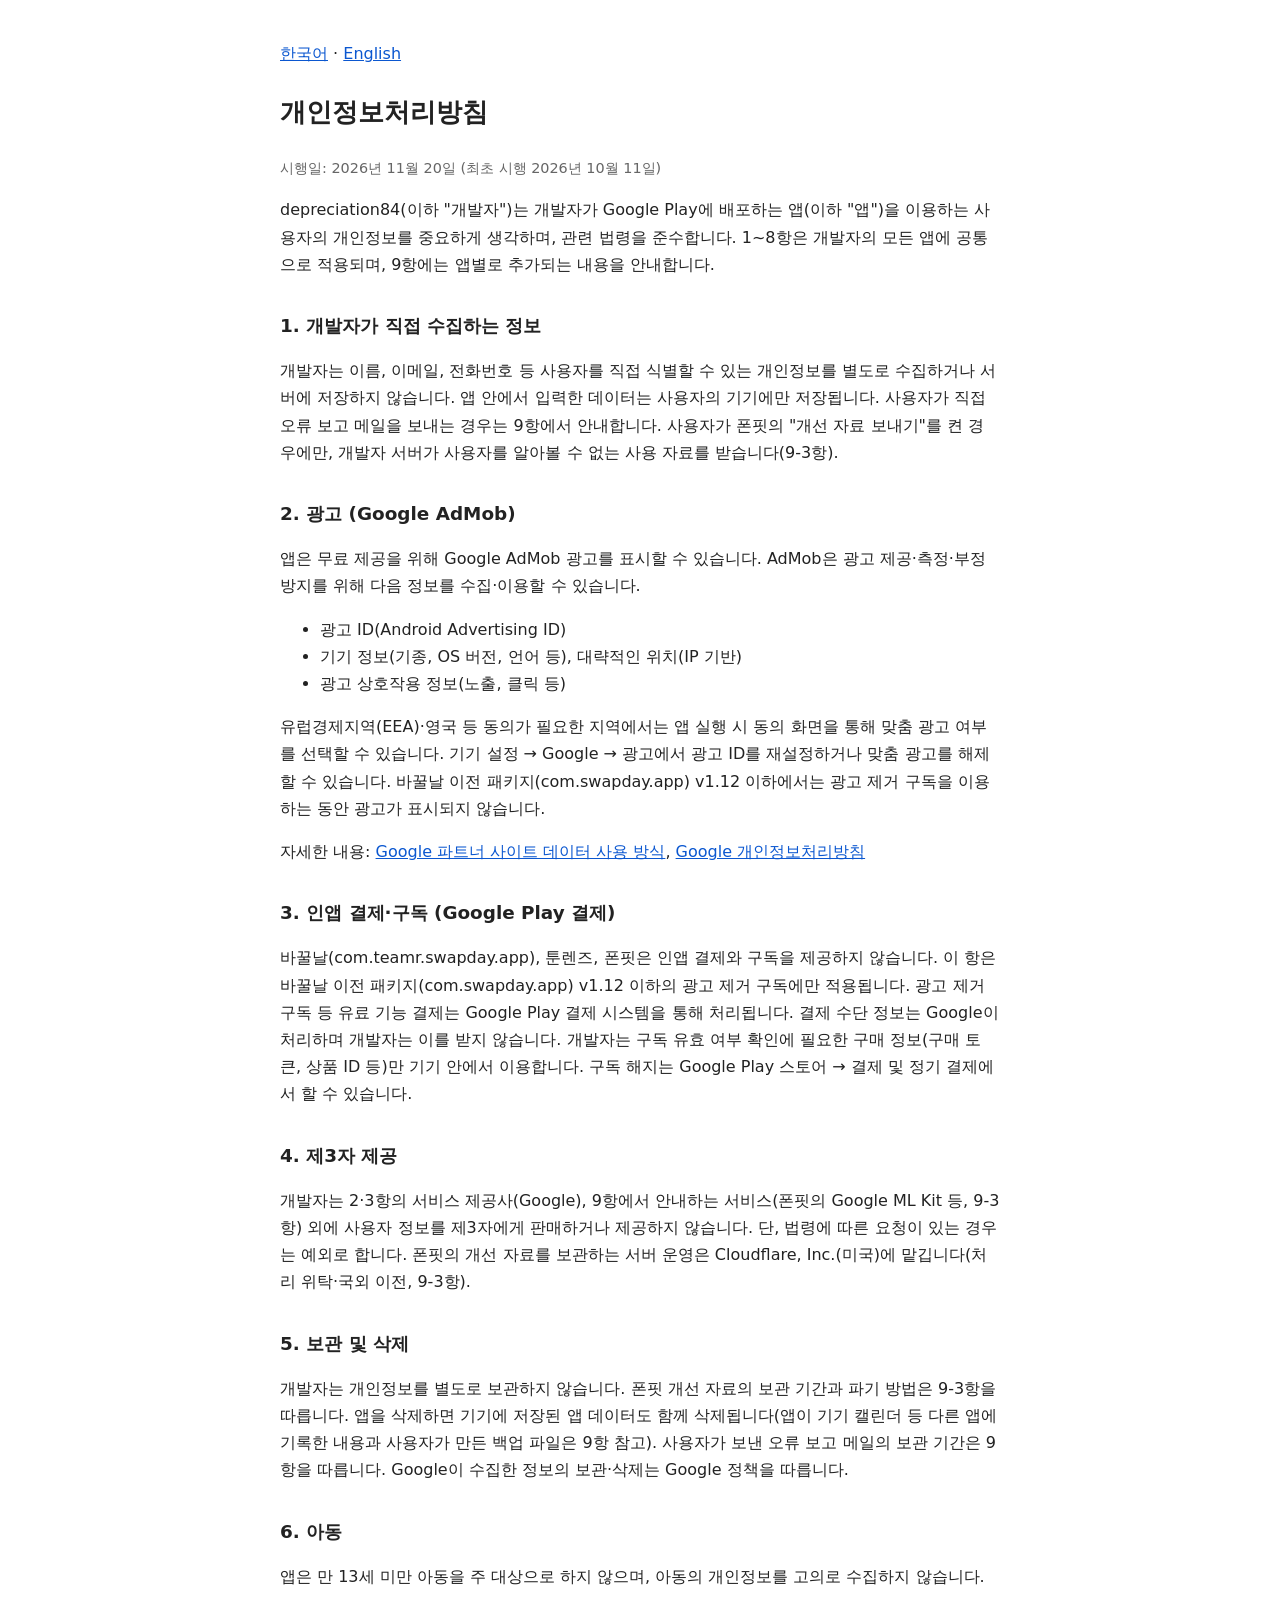
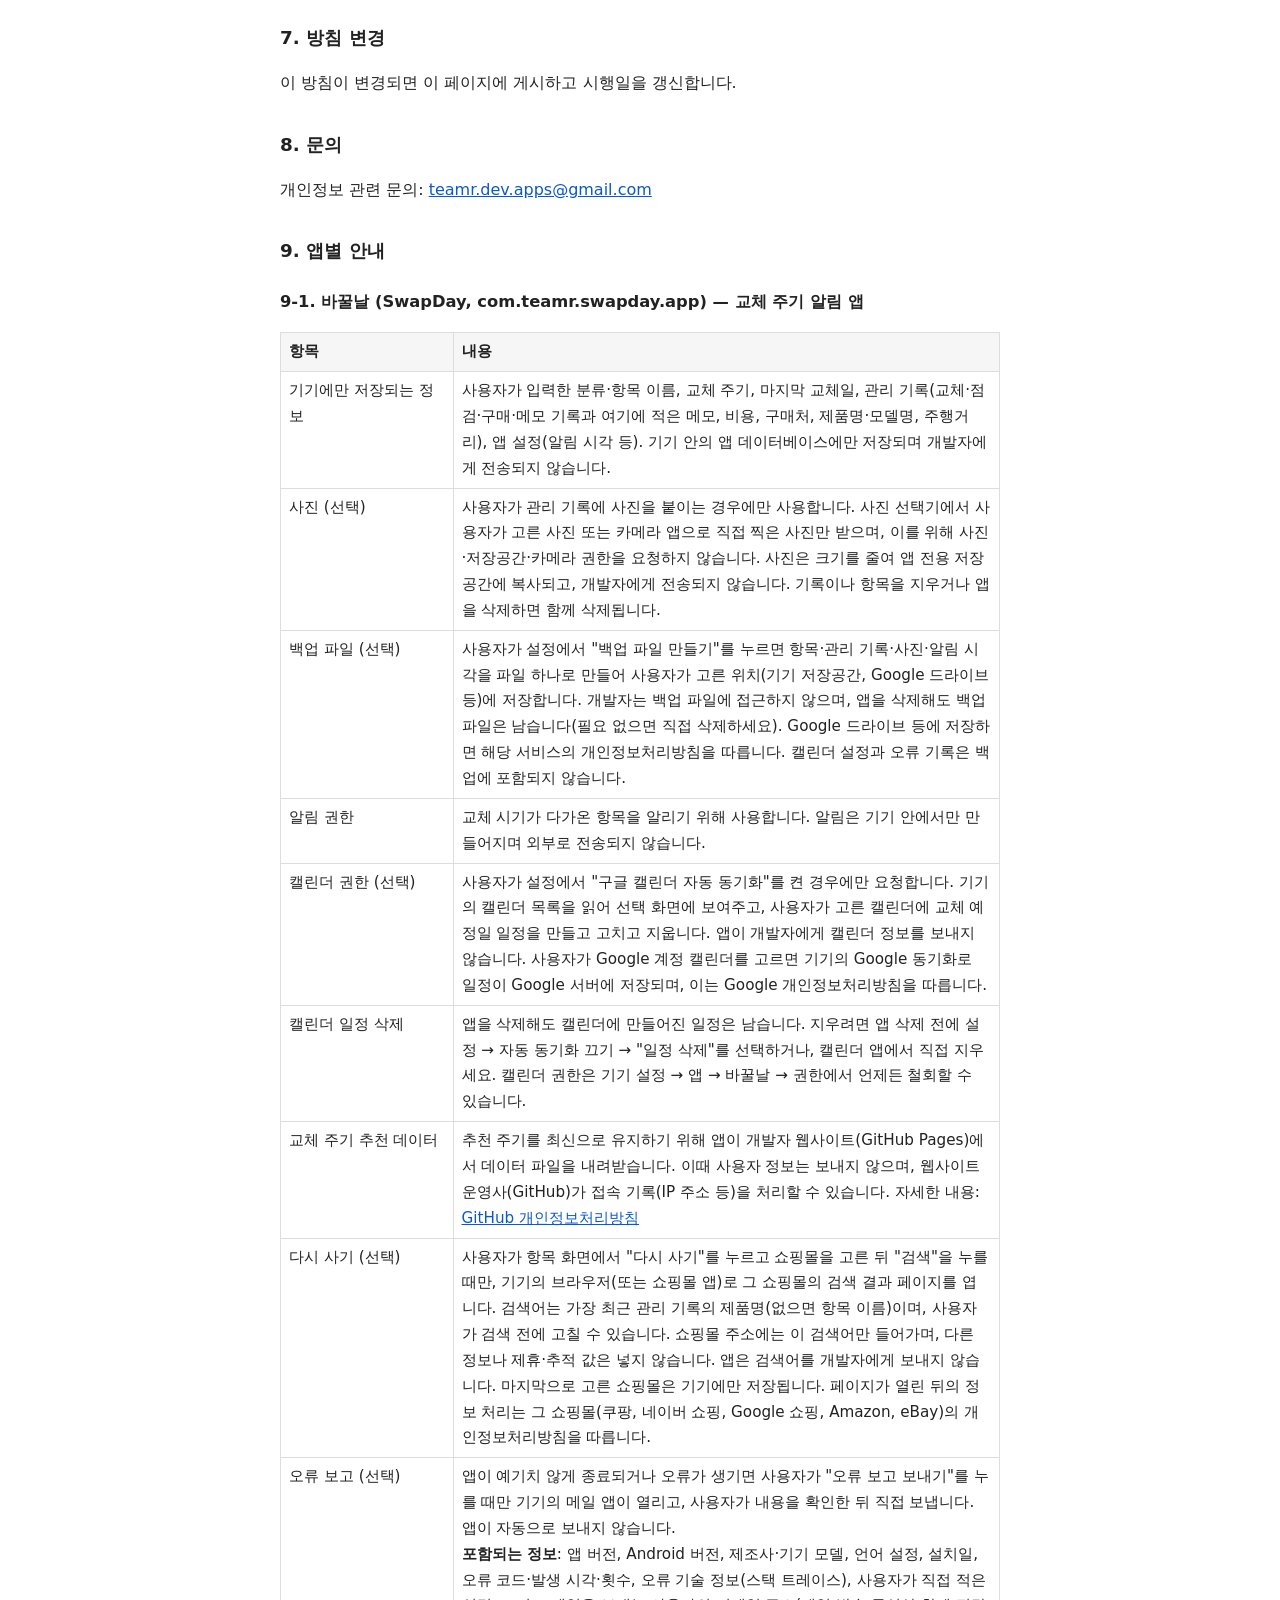
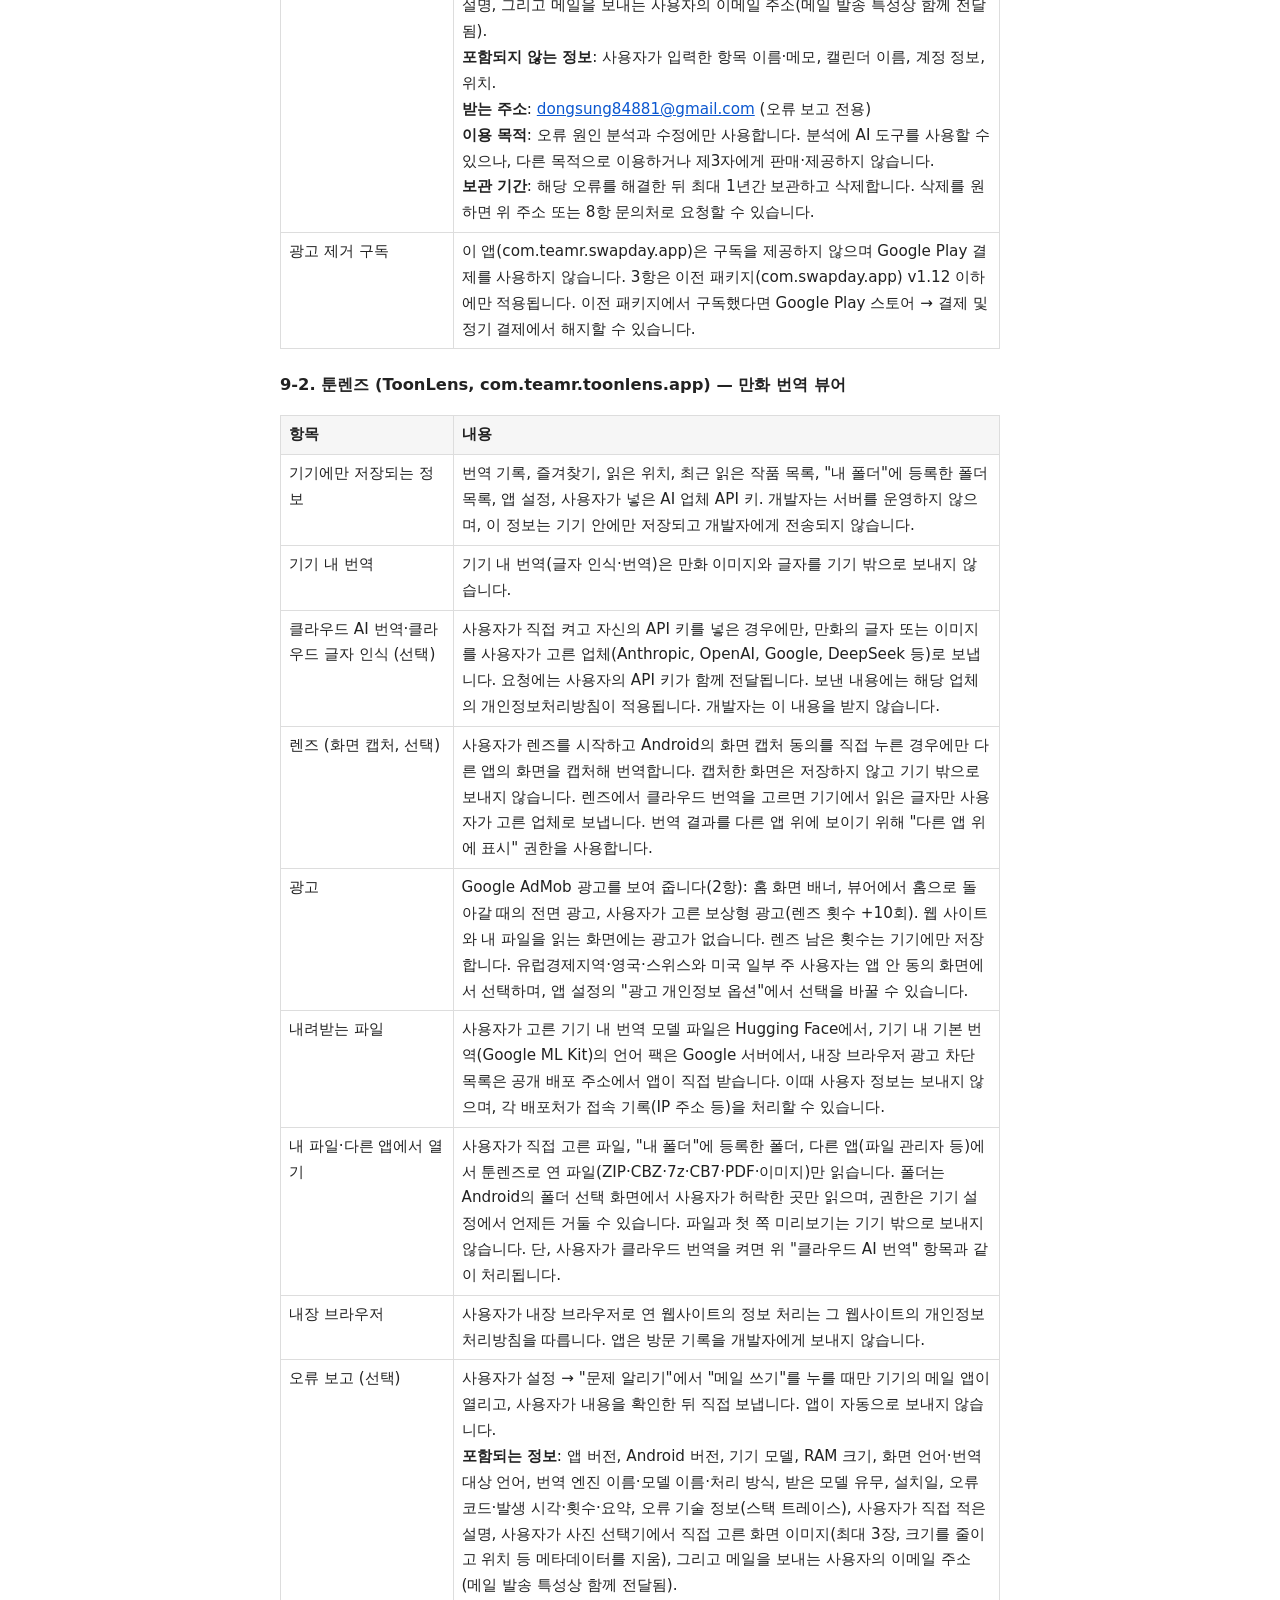
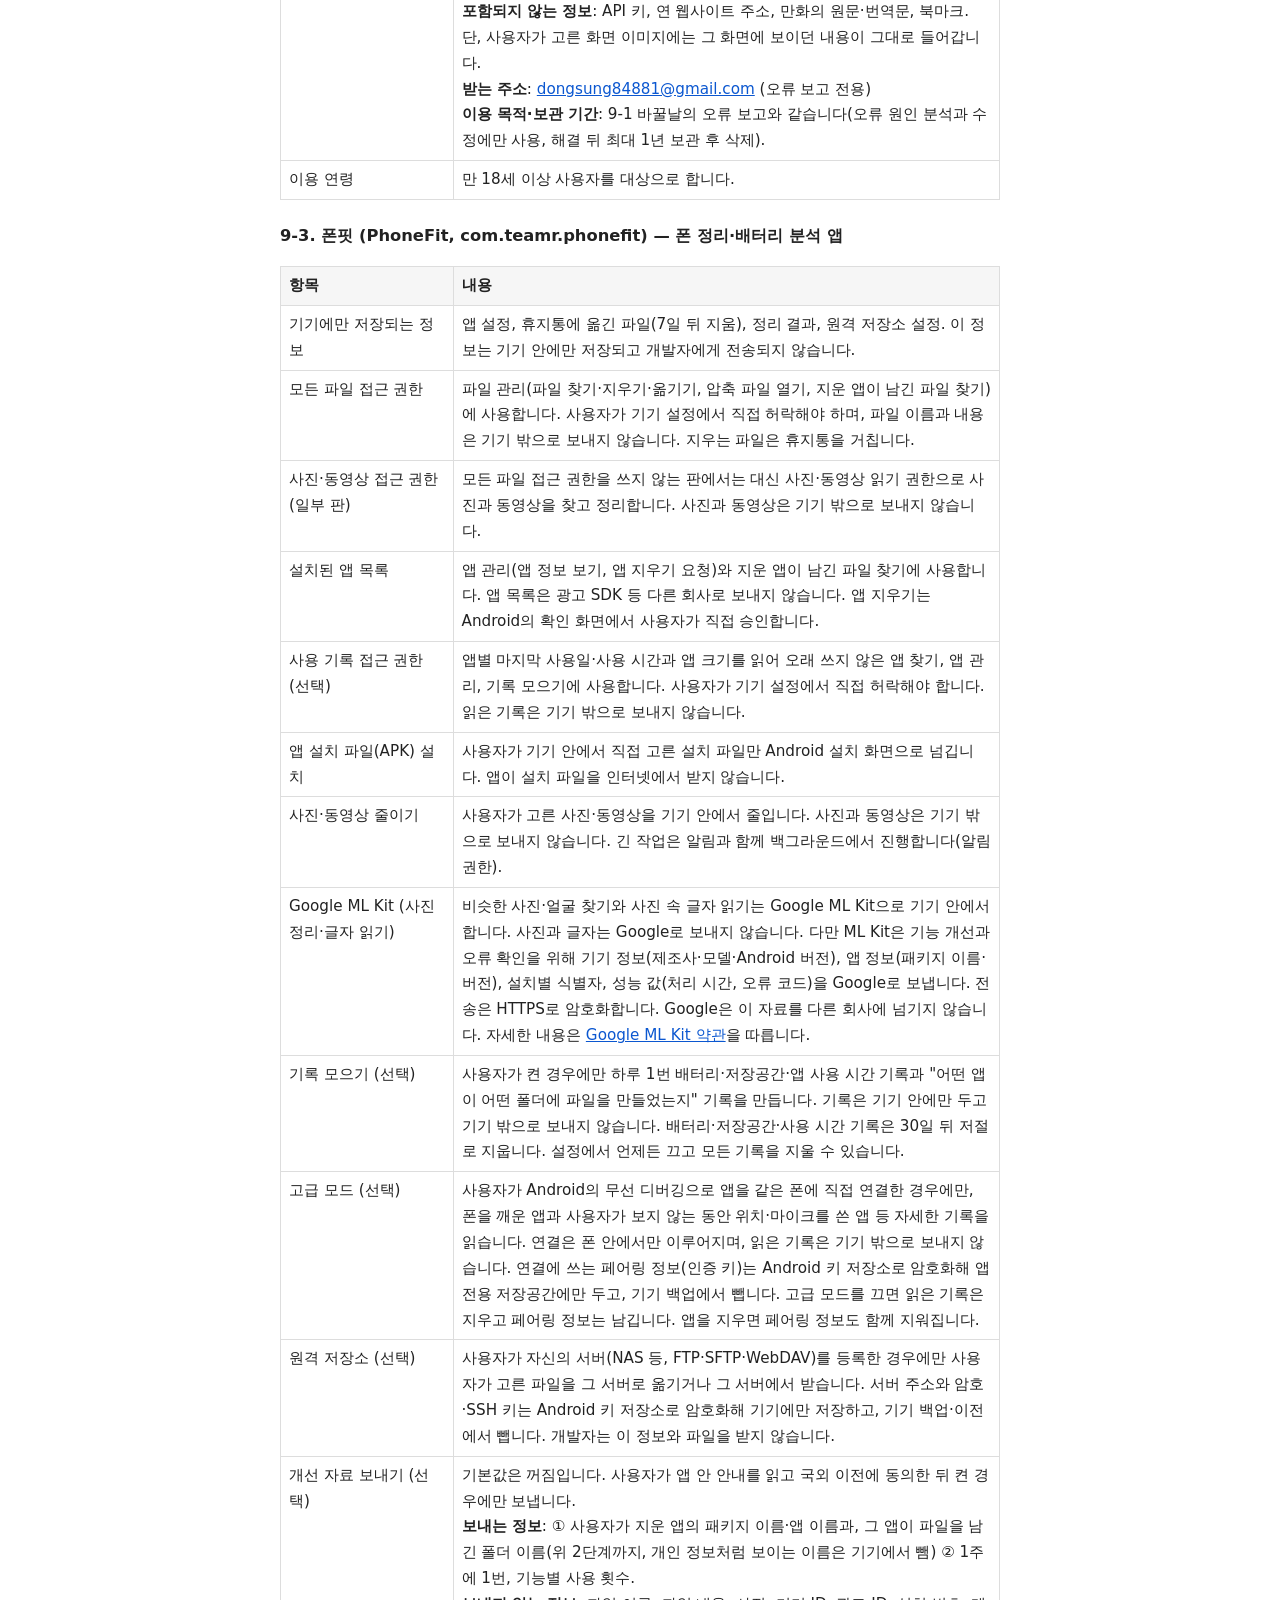
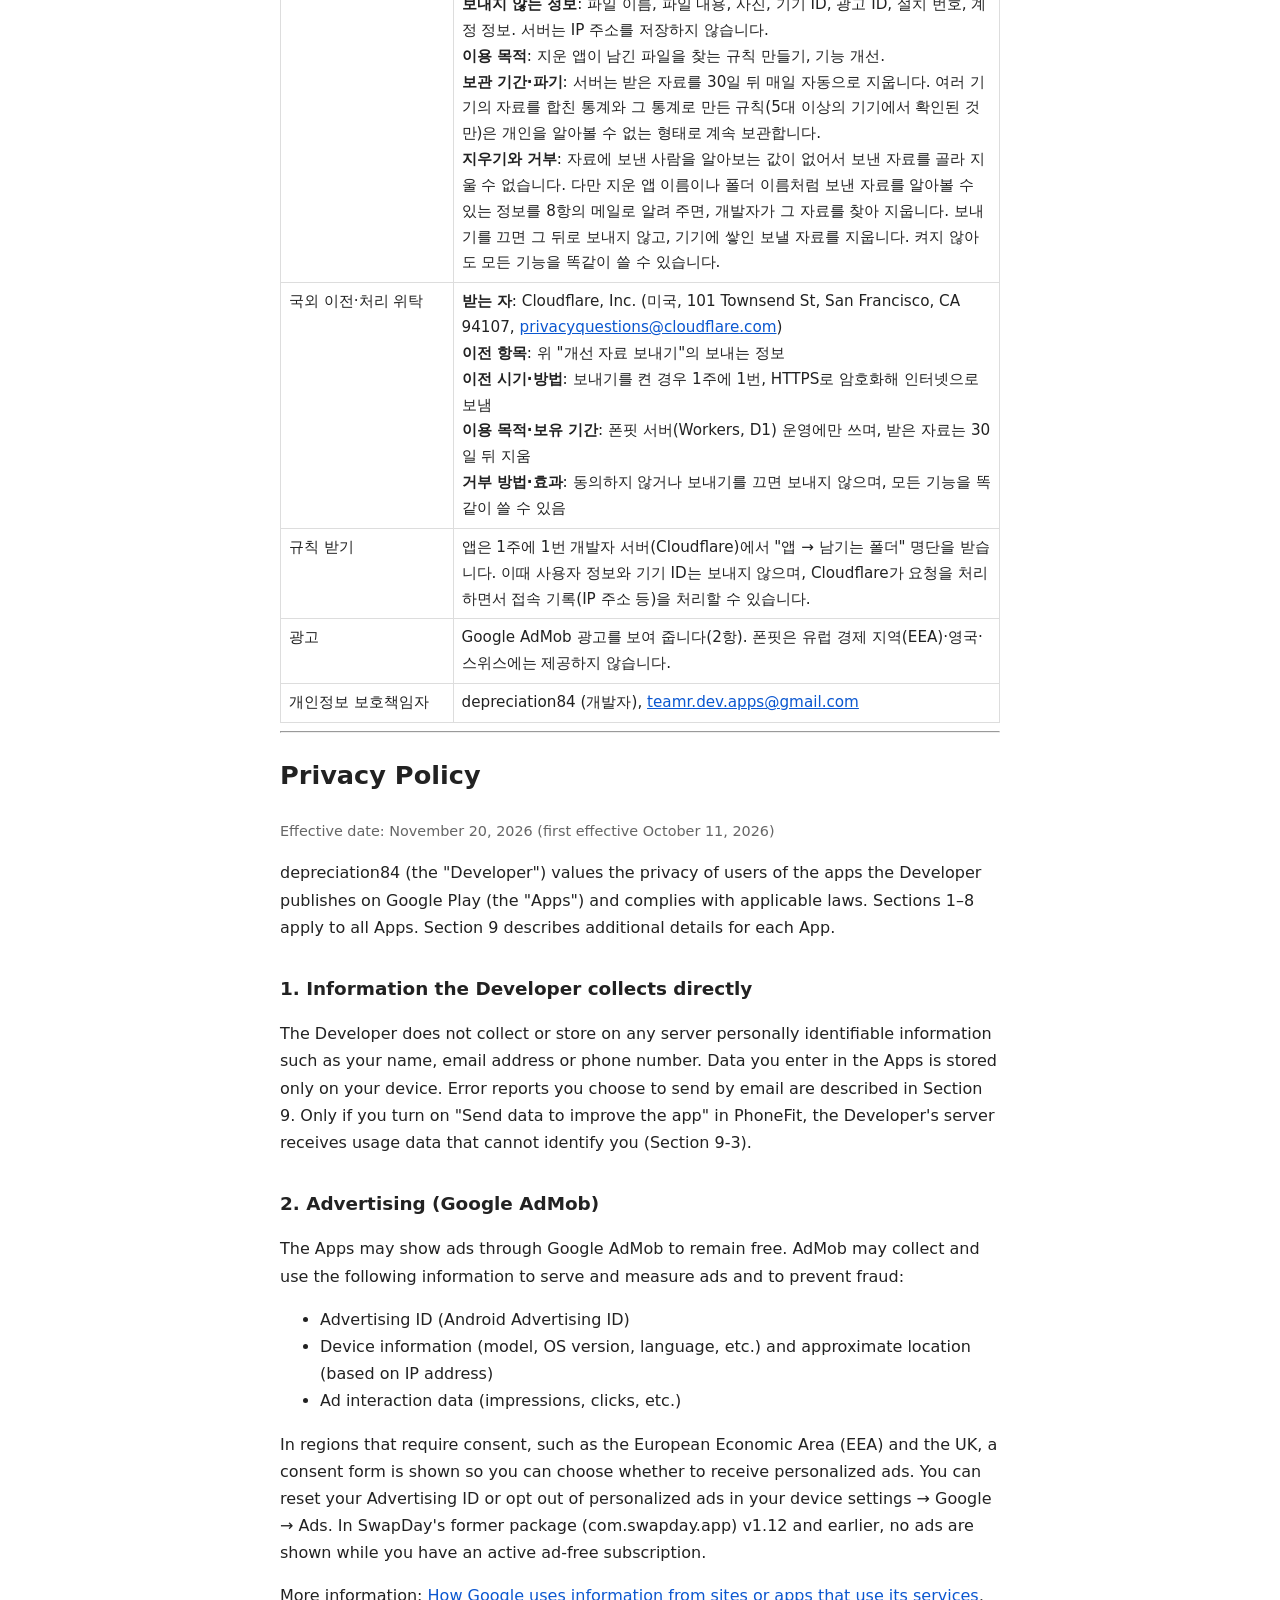
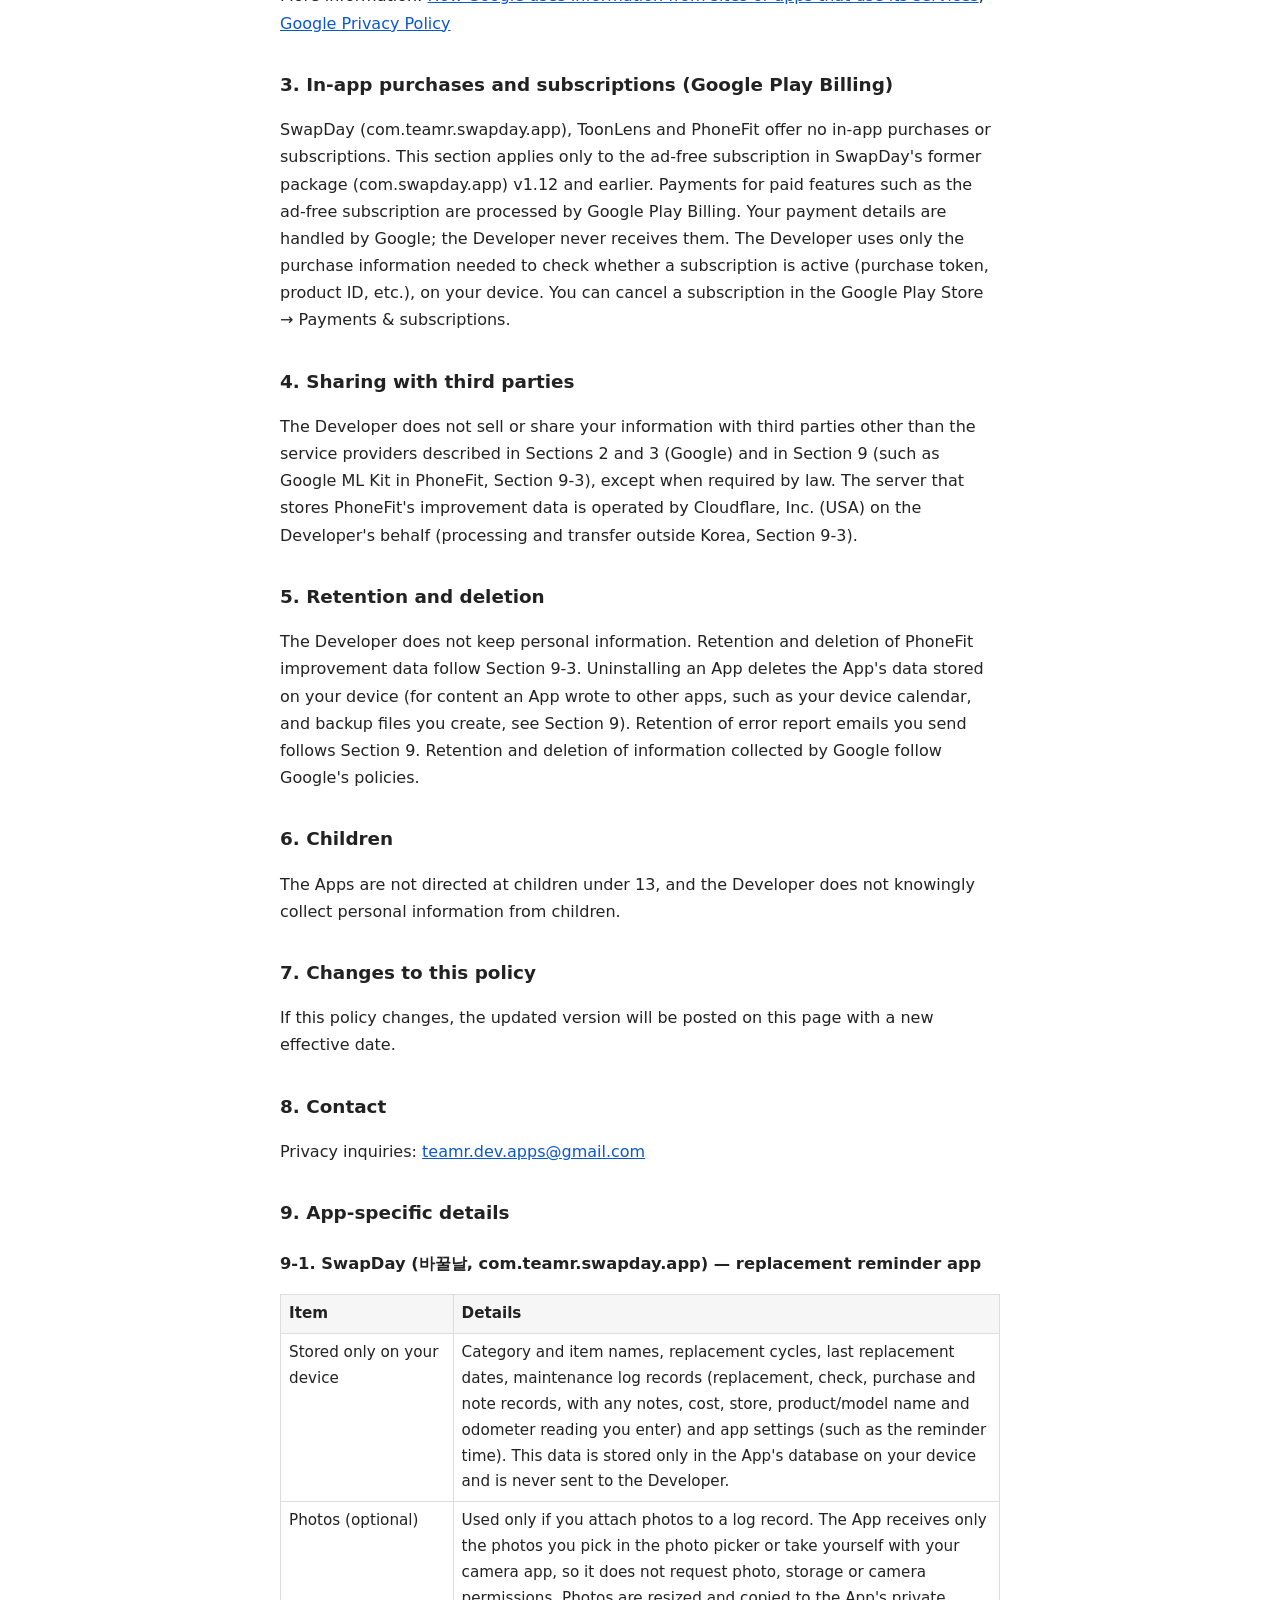
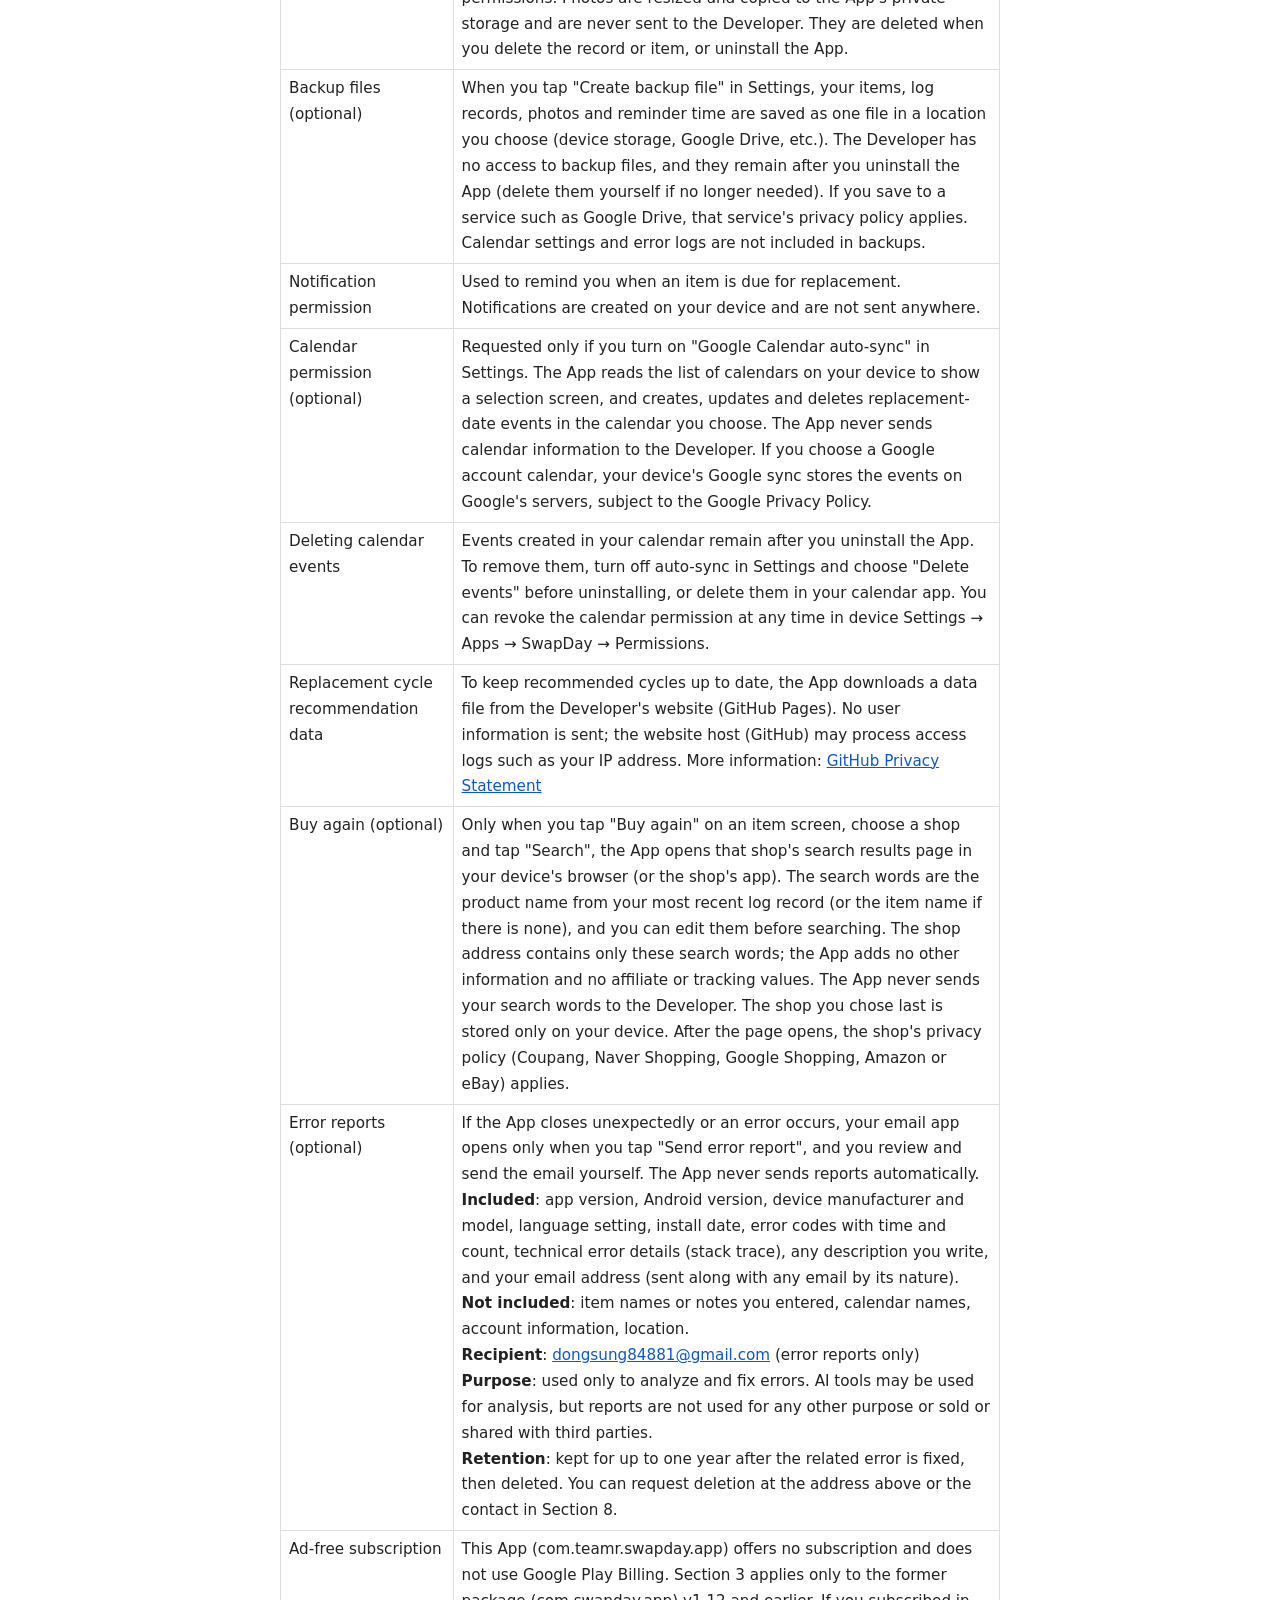
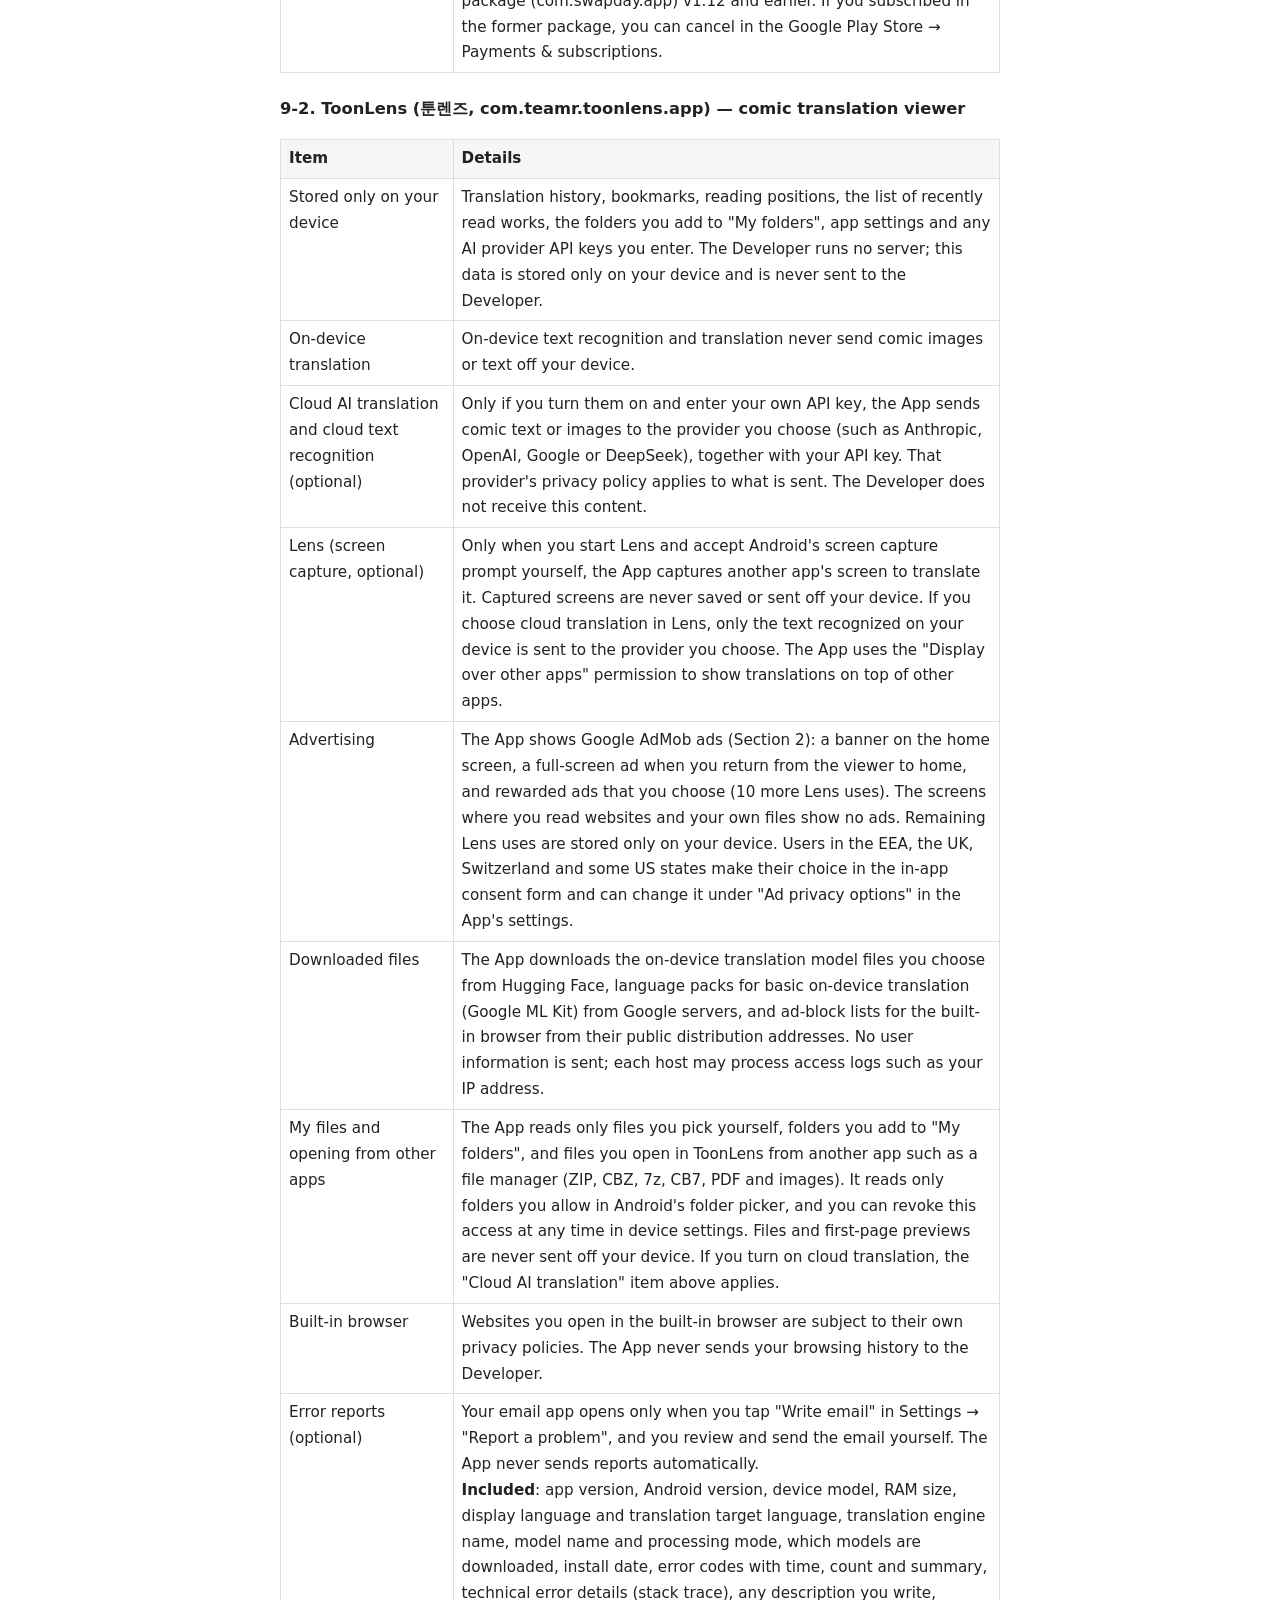
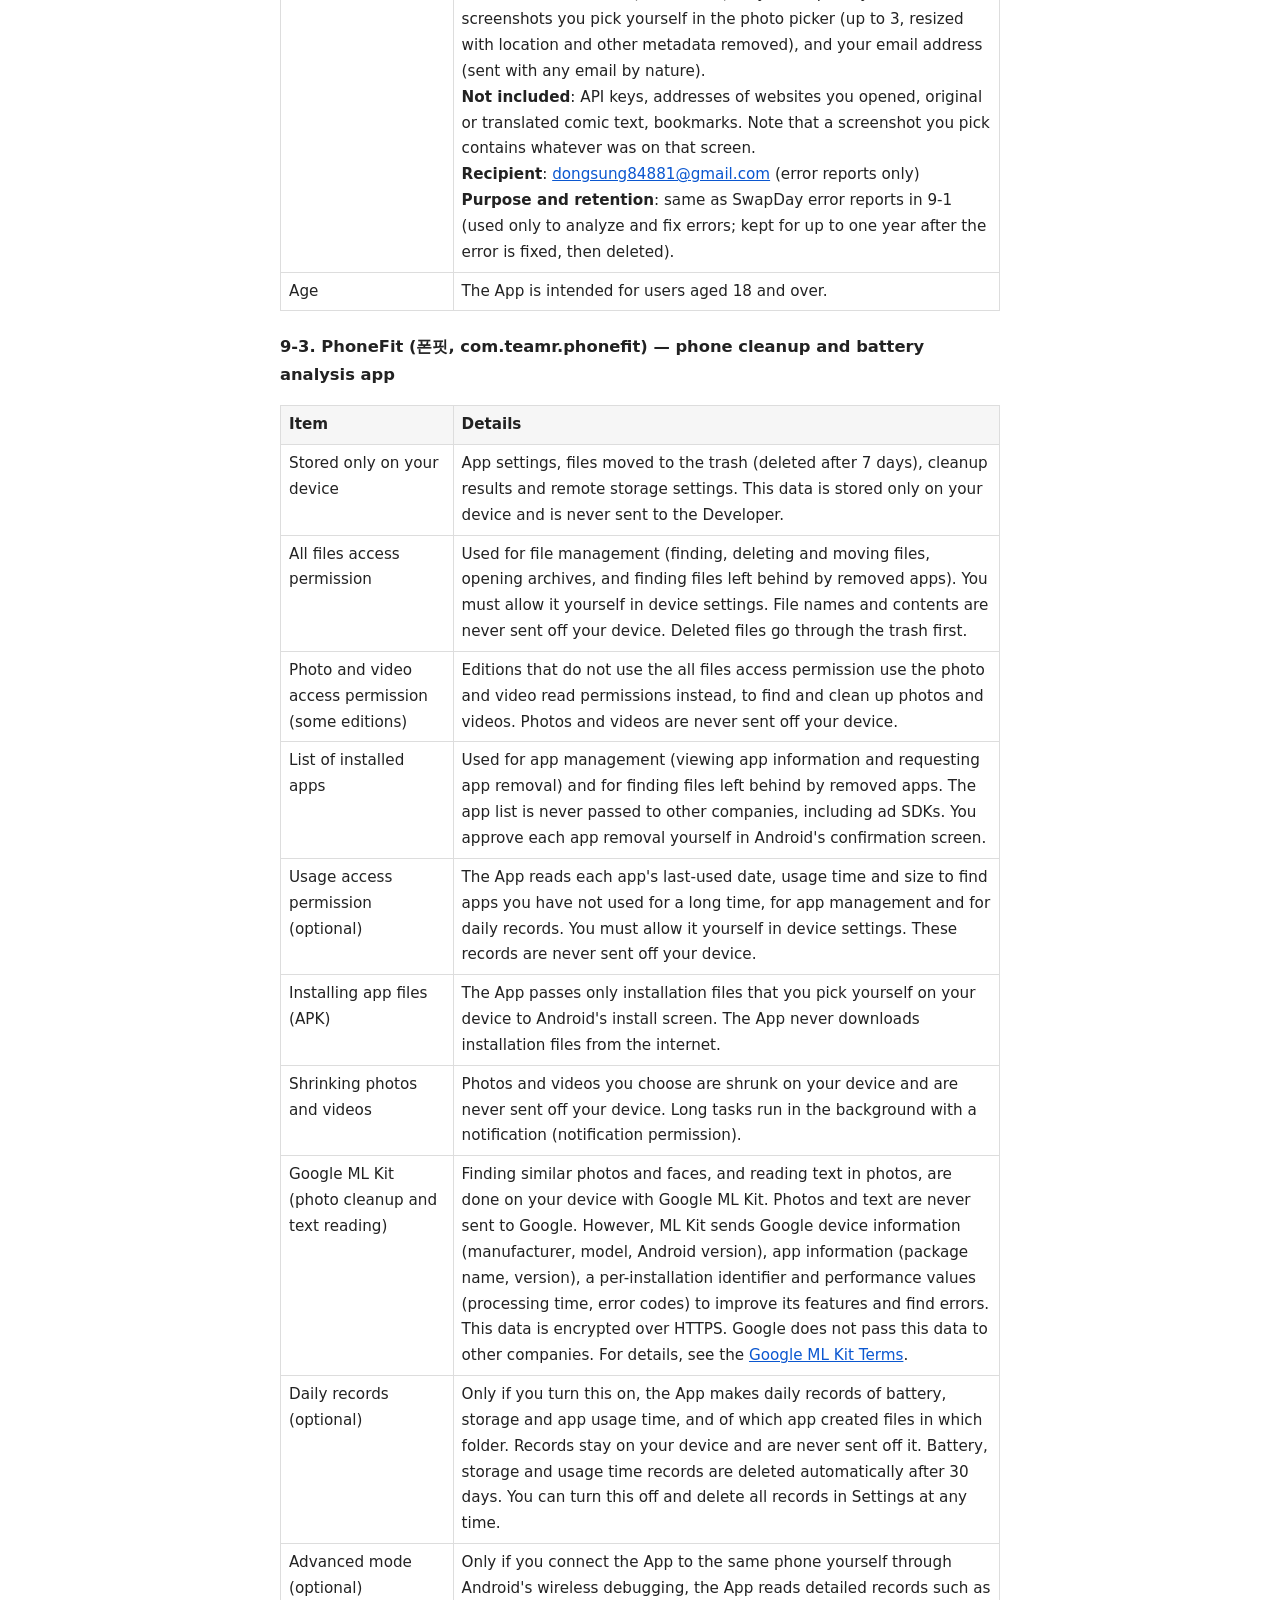
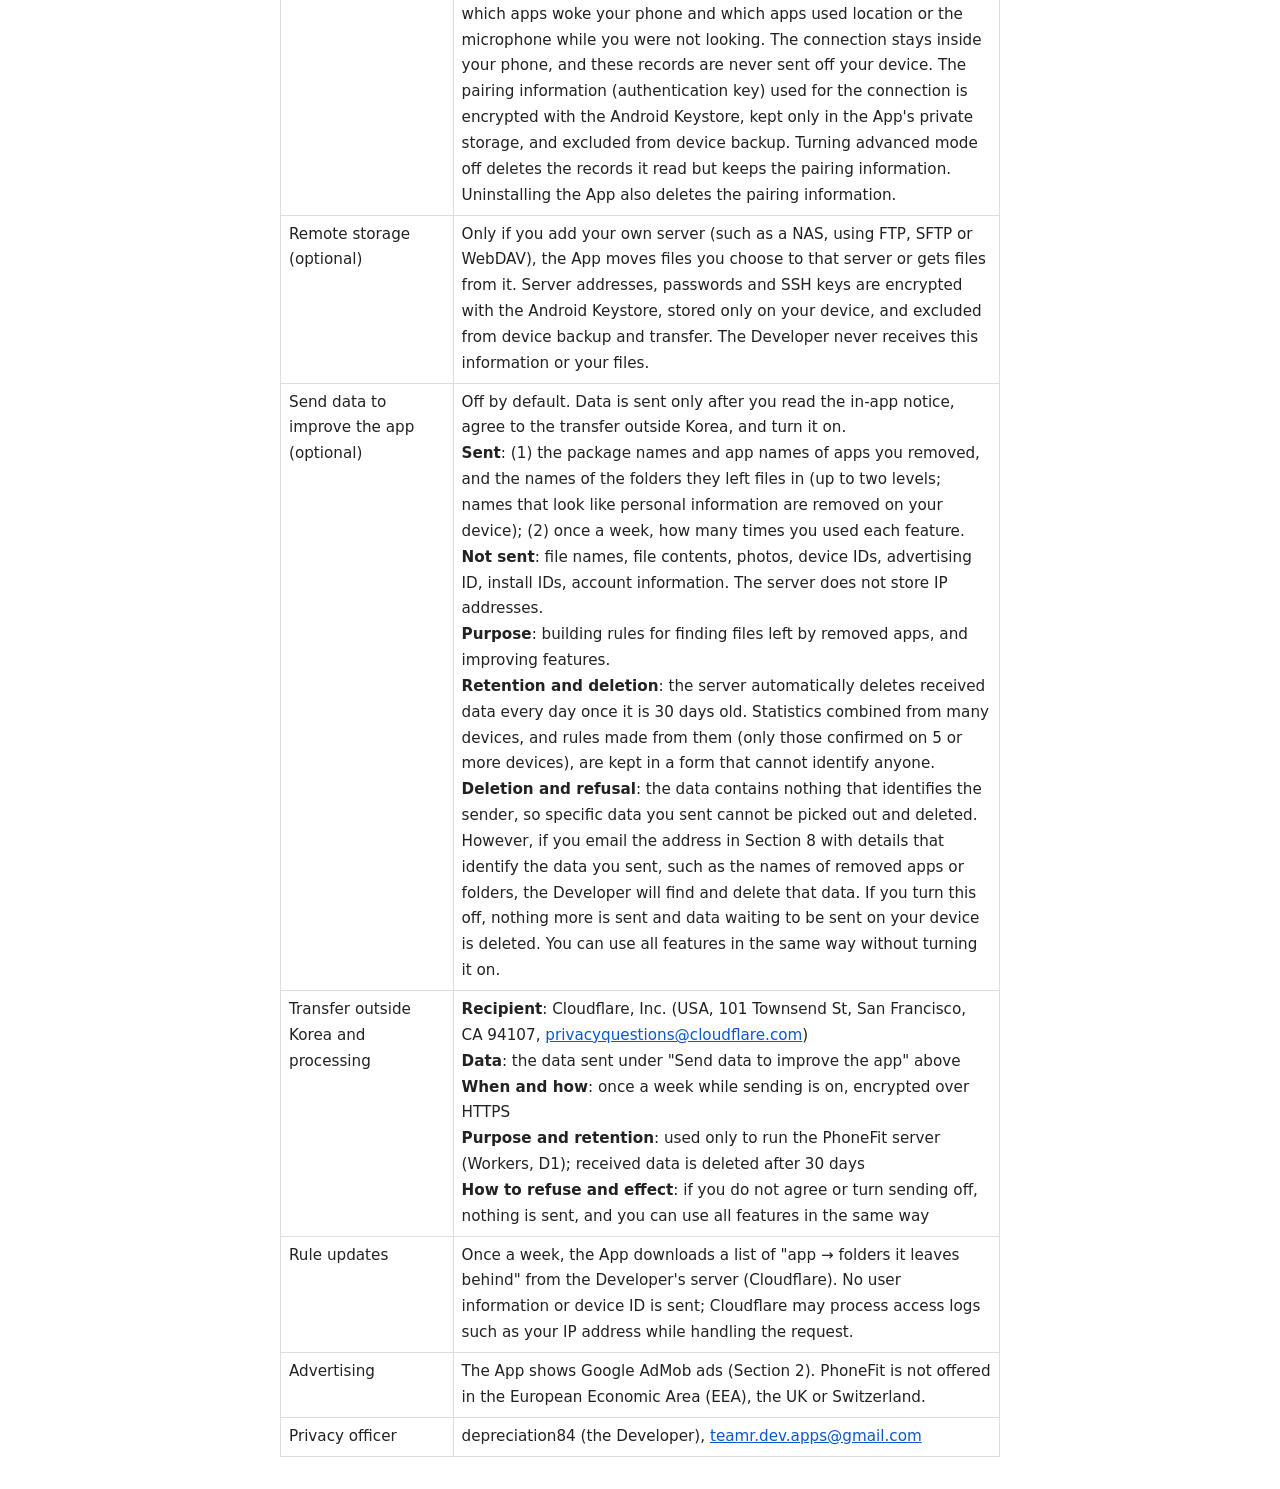
==== commit 73d57fc9: "Privacy: PhoneFit 9-3 adds ML Kit, usage/media permissions, no EEA; effective 2026-11-20 PhoneFit 9-" ====
--- a/privacy.html
+++ b/privacy.html
@@ -1,237 +1,243 @@
-<!doctype html>
-<html lang="ko">
-<head>
-<meta charset="utf-8">
-<meta name="viewport" content="width=device-width, initial-scale=1">
-<title>개인정보처리방침 / Privacy Policy</title>
-<style>
-  body { font-family: system-ui, -apple-system, "Malgun Gothic", sans-serif; max-width: 720px; margin: 0 auto; padding: 32px 16px; line-height: 1.7; color: #222; background: #fff; }
-  h1 { font-size: 1.6rem; }
-  h2 { font-size: 1.15rem; margin-top: 32px; }
-  h3 { font-size: 1.02rem; margin-top: 22px; }
-  a { color: #0b57d0; }
-  .muted { color: #666; font-size: .9rem; }
-  .lang { margin: 8px 0 24px; }
-  table { border-collapse: collapse; width: 100%; font-size: .95rem; }
-  th, td { border: 1px solid #ddd; padding: 6px 8px; text-align: left; vertical-align: top; }
-  th { background: #f6f6f6; }
-</style>
-</head>
-<body>
-<p class="lang"><a href="#ko">한국어</a> · <a href="#en">English</a></p>
-
-<!-- ============================== 한국어 ============================== -->
-<section id="ko" lang="ko">
-<h1>개인정보처리방침</h1>
-<p class="muted">시행일: 2026년 11월 19일 (최초 시행 2026년 10월 11일)</p>
-
-<p>depreciation84(이하 "개발자")는 개발자가 Google Play에 배포하는 앱(이하 "앱")을 이용하는 사용자의 개인정보를 중요하게 생각하며, 관련 법령을 준수합니다. 1~8항은 개발자의 모든 앱에 공통으로 적용되며, 9항에는 앱별로 추가되는 내용을 안내합니다.</p>
-
-<h2>1. 개발자가 직접 수집하는 정보</h2>
-<p>개발자는 이름, 이메일, 전화번호 등 사용자를 직접 식별할 수 있는 개인정보를 별도로 수집하거나 서버에 저장하지 않습니다. 앱 안에서 입력한 데이터는 사용자의 기기에만 저장됩니다. 사용자가 직접 오류 보고 메일을 보내는 경우는 9항에서 안내합니다. 사용자가 폰핏의 "개선 자료 보내기"를 켠 경우에만, 개발자 서버가 사용자를 알아볼 수 없는 사용 자료를 받습니다(9-3항).</p>
-
-<h2>2. 광고 (Google AdMob)</h2>
-<p>앱은 무료 제공을 위해 Google AdMob 광고를 표시할 수 있습니다. AdMob은 광고 제공·측정·부정 방지를 위해 다음 정보를 수집·이용할 수 있습니다.</p>
-<ul>
-  <li>광고 ID(Android Advertising ID)</li>
-  <li>기기 정보(기종, OS 버전, 언어 등), 대략적인 위치(IP 기반)</li>
-  <li>광고 상호작용 정보(노출, 클릭 등)</li>
-</ul>
-<p>유럽경제지역(EEA)·영국 등 동의가 필요한 지역에서는 앱 실행 시 동의 화면을 통해 맞춤 광고 여부를 선택할 수 있습니다. 기기 설정 → Google → 광고에서 광고 ID를 재설정하거나 맞춤 광고를 해제할 수 있습니다. 바꿀날 이전 패키지(com.swapday.app) v1.12 이하에서는 광고 제거 구독을 이용하는 동안 광고가 표시되지 않습니다.</p>
-<p>자세한 내용: <a href="https://policies.google.com/technologies/partner-sites">Google 파트너 사이트 데이터 사용 방식</a>, <a href="https://policies.google.com/privacy">Google 개인정보처리방침</a></p>
-
-<h2>3. 인앱 결제·구독 (Google Play 결제)</h2>
-<p>바꿀날(com.teamr.swapday.app), 툰렌즈, 폰핏은 인앱 결제와 구독을 제공하지 않습니다. 이 항은 바꿀날 이전 패키지(com.swapday.app) v1.12 이하의 광고 제거 구독에만 적용됩니다. 광고 제거 구독 등 유료 기능 결제는 Google Play 결제 시스템을 통해 처리됩니다. 결제 수단 정보는 Google이 처리하며 개발자는 이를 받지 않습니다. 개발자는 구독 유효 여부 확인에 필요한 구매 정보(구매 토큰, 상품 ID 등)만 기기 안에서 이용합니다. 구독 해지는 Google Play 스토어 → 결제 및 정기 결제에서 할 수 있습니다.</p>
-
-<h2>4. 제3자 제공</h2>
-<p>개발자는 2·3항의 서비스 제공사(Google), 9항에서 안내하는 서비스 외에 사용자 정보를 제3자에게 판매하거나 제공하지 않습니다. 단, 법령에 따른 요청이 있는 경우는 예외로 합니다. 폰핏의 개선 자료를 보관하는 서버 운영은 Cloudflare, Inc.(미국)에 맡깁니다(처리 위탁·국외 이전, 9-3항).</p>
-
-<h2>5. 보관 및 삭제</h2>
-<p>개발자는 개인정보를 별도로 보관하지 않습니다. 폰핏 개선 자료의 보관 기간과 파기 방법은 9-3항을 따릅니다. 앱을 삭제하면 기기에 저장된 앱 데이터도 함께 삭제됩니다(앱이 기기 캘린더 등 다른 앱에 기록한 내용과 사용자가 만든 백업 파일은 9항 참고). 사용자가 보낸 오류 보고 메일의 보관 기간은 9항을 따릅니다. Google이 수집한 정보의 보관·삭제는 Google 정책을 따릅니다.</p>
-
-<h2>6. 아동</h2>
-<p>앱은 만 13세 미만 아동을 주 대상으로 하지 않으며, 아동의 개인정보를 고의로 수집하지 않습니다.</p>
-
-<h2>7. 방침 변경</h2>
-<p>이 방침이 변경되면 이 페이지에 게시하고 시행일을 갱신합니다.</p>
-
-<h2>8. 문의</h2>
-<p>개인정보 관련 문의: <a href="mailto:teamr.dev.apps@gmail.com">teamr.dev.apps@gmail.com</a></p>
-
-<h2>9. 앱별 안내</h2>
-
-<h3>9-1. 바꿀날 (SwapDay, com.teamr.swapday.app) — 교체 주기 알림 앱</h3>
-<table>
-  <tr><th style="width:24%">항목</th><th>내용</th></tr>
-  <tr><td>기기에만 저장되는 정보</td><td>사용자가 입력한 분류·항목 이름, 교체 주기, 마지막 교체일, 관리 기록(교체·점검·구매·메모 기록과 여기에 적은 메모, 비용, 구매처, 제품명·모델명, 주행거리), 앱 설정(알림 시각 등). 기기 안의 앱 데이터베이스에만 저장되며 개발자에게 전송되지 않습니다.</td></tr>
-  <tr><td>사진 (선택)</td><td>사용자가 관리 기록에 사진을 붙이는 경우에만 사용합니다. 사진 선택기에서 사용자가 고른 사진 또는 카메라 앱으로 직접 찍은 사진만 받으며, 이를 위해 사진·저장공간·카메라 권한을 요청하지 않습니다. 사진은 크기를 줄여 앱 전용 저장공간에 복사되고, 개발자에게 전송되지 않습니다. 기록이나 항목을 지우거나 앱을 삭제하면 함께 삭제됩니다.</td></tr>
-  <tr><td>백업 파일 (선택)</td><td>사용자가 설정에서 "백업 파일 만들기"를 누르면 항목·관리 기록·사진·알림 시각을 파일 하나로 만들어 사용자가 고른 위치(기기 저장공간, Google 드라이브 등)에 저장합니다. 개발자는 백업 파일에 접근하지 않으며, 앱을 삭제해도 백업 파일은 남습니다(필요 없으면 직접 삭제하세요). Google 드라이브 등에 저장하면 해당 서비스의 개인정보처리방침을 따릅니다. 캘린더 설정과 오류 기록은 백업에 포함되지 않습니다.</td></tr>
-  <tr><td>알림 권한</td><td>교체 시기가 다가온 항목을 알리기 위해 사용합니다. 알림은 기기 안에서만 만들어지며 외부로 전송되지 않습니다.</td></tr>
-  <tr><td>캘린더 권한 (선택)</td><td>사용자가 설정에서 "구글 캘린더 자동 동기화"를 켠 경우에만 요청합니다. 기기의 캘린더 목록을 읽어 선택 화면에 보여주고, 사용자가 고른 캘린더에 교체 예정일 일정을 만들고 고치고 지웁니다. 앱이 개발자에게 캘린더 정보를 보내지 않습니다. 사용자가 Google 계정 캘린더를 고르면 기기의 Google 동기화로 일정이 Google 서버에 저장되며, 이는 Google 개인정보처리방침을 따릅니다.</td></tr>
-  <tr><td>캘린더 일정 삭제</td><td>앱을 삭제해도 캘린더에 만들어진 일정은 남습니다. 지우려면 앱 삭제 전에 설정 → 자동 동기화 끄기 → "일정 삭제"를 선택하거나, 캘린더 앱에서 직접 지우세요. 캘린더 권한은 기기 설정 → 앱 → 바꿀날 → 권한에서 언제든 철회할 수 있습니다.</td></tr>
-  <tr><td>교체 주기 추천 데이터</td><td>추천 주기를 최신으로 유지하기 위해 앱이 개발자 웹사이트(GitHub Pages)에서 데이터 파일을 내려받습니다. 이때 사용자 정보는 보내지 않으며, 웹사이트 운영사(GitHub)가 접속 기록(IP 주소 등)을 처리할 수 있습니다. 자세한 내용: <a href="https://docs.github.com/site-policy/privacy-policies/github-general-privacy-statement">GitHub 개인정보처리방침</a></td></tr>
-  <tr><td>다시 사기 (선택)</td><td>사용자가 항목 화면에서 "다시 사기"를 누르고 쇼핑몰을 고른 뒤 "검색"을 누를 때만, 기기의 브라우저(또는 쇼핑몰 앱)로 그 쇼핑몰의 검색 결과 페이지를 엽니다. 검색어는 가장 최근 관리 기록의 제품명(없으면 항목 이름)이며, 사용자가 검색 전에 고칠 수 있습니다. 쇼핑몰 주소에는 이 검색어만 들어가며, 다른 정보나 제휴·추적 값은 넣지 않습니다. 앱은 검색어를 개발자에게 보내지 않습니다. 마지막으로 고른 쇼핑몰은 기기에만 저장됩니다. 페이지가 열린 뒤의 정보 처리는 그 쇼핑몰(쿠팡, 네이버 쇼핑, Google 쇼핑, Amazon, eBay)의 개인정보처리방침을 따릅니다.</td></tr>
-  <tr><td>오류 보고 (선택)</td><td>앱이 예기치 않게 종료되거나 오류가 생기면 사용자가 "오류 보고 보내기"를 누를 때만 기기의 메일 앱이 열리고, 사용자가 내용을 확인한 뒤 직접 보냅니다. 앱이 자동으로 보내지 않습니다.<br>
-  <b>포함되는 정보</b>: 앱 버전, Android 버전, 제조사·기기 모델, 언어 설정, 설치일, 오류 코드·발생 시각·횟수, 오류 기술 정보(스택 트레이스), 사용자가 직접 적은 설명, 그리고 메일을 보내는 사용자의 이메일 주소(메일 발송 특성상 함께 전달됨).<br>
-  <b>포함되지 않는 정보</b>: 사용자가 입력한 항목 이름·메모, 캘린더 이름, 계정 정보, 위치.<br>
-  <b>받는 주소</b>: <a href="mailto:dongsung84881@gmail.com">dongsung84881@gmail.com</a> (오류 보고 전용)<br>
-  <b>이용 목적</b>: 오류 원인 분석과 수정에만 사용합니다. 분석에 AI 도구를 사용할 수 있으나, 다른 목적으로 이용하거나 제3자에게 판매·제공하지 않습니다.<br>
-  <b>보관 기간</b>: 해당 오류를 해결한 뒤 최대 1년간 보관하고 삭제합니다. 삭제를 원하면 위 주소 또는 8항 문의처로 요청할 수 있습니다.</td></tr>
-  <tr><td>광고 제거 구독</td><td>이 앱(com.teamr.swapday.app)은 구독을 제공하지 않으며 Google Play 결제를 사용하지 않습니다. 3항은 이전 패키지(com.swapday.app) v1.12 이하에만 적용됩니다. 이전 패키지에서 구독했다면 Google Play 스토어 → 결제 및 정기 결제에서 해지할 수 있습니다.</td></tr>
-</table>
-<h3>9-2. 툰렌즈 (ToonLens, com.teamr.toonlens.app) — 만화 번역 뷰어</h3>
-<table>
-  <tr><th style="width:24%">항목</th><th>내용</th></tr>
-  <tr><td>기기에만 저장되는 정보</td><td>번역 기록, 즐겨찾기, 읽은 위치, 최근 읽은 작품 목록, "내 폴더"에 등록한 폴더 목록, 앱 설정, 사용자가 넣은 AI 업체 API 키. 개발자는 서버를 운영하지 않으며, 이 정보는 기기 안에만 저장되고 개발자에게 전송되지 않습니다.</td></tr>
-  <tr><td>기기 내 번역</td><td>기기 내 번역(글자 인식·번역)은 만화 이미지와 글자를 기기 밖으로 보내지 않습니다.</td></tr>
-  <tr><td>클라우드 AI 번역·클라우드 글자 인식 (선택)</td><td>사용자가 직접 켜고 자신의 API 키를 넣은 경우에만, 만화의 글자 또는 이미지를 사용자가 고른 업체(Anthropic, OpenAI, Google, DeepSeek 등)로 보냅니다. 요청에는 사용자의 API 키가 함께 전달됩니다. 보낸 내용에는 해당 업체의 개인정보처리방침이 적용됩니다. 개발자는 이 내용을 받지 않습니다.</td></tr>
-  <tr><td>렌즈 (화면 캡처, 선택)</td><td>사용자가 렌즈를 시작하고 Android의 화면 캡처 동의를 직접 누른 경우에만 다른 앱의 화면을 캡처해 번역합니다. 캡처한 화면은 저장하지 않고 기기 밖으로 보내지 않습니다. 렌즈에서 클라우드 번역을 고르면 기기에서 읽은 글자만 사용자가 고른 업체로 보냅니다. 번역 결과를 다른 앱 위에 보이기 위해 "다른 앱 위에 표시" 권한을 사용합니다.</td></tr>
-  <tr><td>광고</td><td>Google AdMob 광고를 보여 줍니다(2항): 홈 화면 배너, 뷰어에서 홈으로 돌아갈 때의 전면 광고, 사용자가 고른 보상형 광고(렌즈 횟수 +10회). 웹 사이트와 내 파일을 읽는 화면에는 광고가 없습니다. 렌즈 남은 횟수는 기기에만 저장합니다. 유럽경제지역·영국·스위스와 미국 일부 주 사용자는 앱 안 동의 화면에서 선택하며, 앱 설정의 "광고 개인정보 옵션"에서 선택을 바꿀 수 있습니다.</td></tr>
-  <tr><td>내려받는 파일</td><td>사용자가 고른 기기 내 번역 모델 파일은 Hugging Face에서, 기기 내 기본 번역(Google ML Kit)의 언어 팩은 Google 서버에서, 내장 브라우저 광고 차단 목록은 공개 배포 주소에서 앱이 직접 받습니다. 이때 사용자 정보는 보내지 않으며, 각 배포처가 접속 기록(IP 주소 등)을 처리할 수 있습니다.</td></tr>
-  <tr><td>내 파일·다른 앱에서 열기</td><td>사용자가 직접 고른 파일, "내 폴더"에 등록한 폴더, 다른 앱(파일 관리자 등)에서 툰렌즈로 연 파일(ZIP·CBZ·7z·CB7·PDF·이미지)만 읽습니다. 폴더는 Android의 폴더 선택 화면에서 사용자가 허락한 곳만 읽으며, 권한은 기기 설정에서 언제든 거둘 수 있습니다. 파일과 첫 쪽 미리보기는 기기 밖으로 보내지 않습니다. 단, 사용자가 클라우드 번역을 켜면 위 "클라우드 AI 번역" 항목과 같이 처리됩니다.</td></tr>
-  <tr><td>내장 브라우저</td><td>사용자가 내장 브라우저로 연 웹사이트의 정보 처리는 그 웹사이트의 개인정보처리방침을 따릅니다. 앱은 방문 기록을 개발자에게 보내지 않습니다.</td></tr>
-  <tr><td>오류 보고 (선택)</td><td>사용자가 설정 → "문제 알리기"에서 "메일 쓰기"를 누를 때만 기기의 메일 앱이 열리고, 사용자가 내용을 확인한 뒤 직접 보냅니다. 앱이 자동으로 보내지 않습니다.<br>
-  <b>포함되는 정보</b>: 앱 버전, Android 버전, 기기 모델, RAM 크기, 화면 언어·번역 대상 언어, 번역 엔진 이름·모델 이름·처리 방식, 받은 모델 유무, 설치일, 오류 코드·발생 시각·횟수·요약, 오류 기술 정보(스택 트레이스), 사용자가 직접 적은 설명, 사용자가 사진 선택기에서 직접 고른 화면 이미지(최대 3장, 크기를 줄이고 위치 등 메타데이터를 지움), 그리고 메일을 보내는 사용자의 이메일 주소(메일 발송 특성상 함께 전달됨).<br>
-  <b>포함되지 않는 정보</b>: API 키, 연 웹사이트 주소, 만화의 원문·번역문, 북마크. 단, 사용자가 고른 화면 이미지에는 그 화면에 보이던 내용이 그대로 들어갑니다.<br>
-  <b>받는 주소</b>: <a href="mailto:dongsung84881@gmail.com">dongsung84881@gmail.com</a> (오류 보고 전용)<br>
-  <b>이용 목적·보관 기간</b>: 9-1 바꿀날의 오류 보고와 같습니다(오류 원인 분석과 수정에만 사용, 해결 뒤 최대 1년 보관 후 삭제).</td></tr>
-  <tr><td>이용 연령</td><td>만 18세 이상 사용자를 대상으로 합니다.</td></tr>
-</table>
-<h3>9-3. 폰핏 (PhoneFit, com.teamr.phonefit) — 폰 정리·배터리 분석 앱</h3>
-<table>
-  <tr><th style="width:24%">항목</th><th>내용</th></tr>
-  <tr><td>기기에만 저장되는 정보</td><td>앱 설정, 휴지통에 옮긴 파일(7일 뒤 지움), 정리 결과, 원격 저장소 설정. 이 정보는 기기 안에만 저장되고 개발자에게 전송되지 않습니다.</td></tr>
-  <tr><td>모든 파일 접근 권한</td><td>파일 관리(파일 찾기·지우기·옮기기, 압축 파일 열기, 지운 앱이 남긴 파일 찾기)에 사용합니다. 사용자가 기기 설정에서 직접 허락해야 하며, 파일 이름과 내용은 기기 밖으로 보내지 않습니다. 지우는 파일은 휴지통을 거칩니다.</td></tr>
-  <tr><td>설치된 앱 목록</td><td>앱 관리(앱 정보 보기, 앱 지우기 요청)와 지운 앱이 남긴 파일 찾기에 사용합니다. 앱 목록은 광고 SDK 등 다른 회사로 보내지 않습니다. 앱 지우기는 Android의 확인 화면에서 사용자가 직접 승인합니다.</td></tr>
-  <tr><td>앱 설치 파일(APK) 설치</td><td>사용자가 기기 안에서 직접 고른 설치 파일만 Android 설치 화면으로 넘깁니다. 앱이 설치 파일을 인터넷에서 받지 않습니다.</td></tr>
-  <tr><td>사진·동영상 줄이기</td><td>사용자가 고른 사진·동영상을 기기 안에서 줄입니다. 사진과 동영상은 기기 밖으로 보내지 않습니다. 긴 작업은 알림과 함께 백그라운드에서 진행합니다(알림 권한).</td></tr>
-  <tr><td>기록 모으기 (선택)</td><td>사용자가 켠 경우에만 하루 1번 배터리·저장공간·앱 사용 시간 기록과 "어떤 앱이 어떤 폴더에 파일을 만들었는지" 기록을 만듭니다. 기록은 기기 안에만 두고 기기 밖으로 보내지 않습니다. 배터리·저장공간·사용 시간 기록은 30일 뒤 저절로 지웁니다. 설정에서 언제든 끄고 모든 기록을 지울 수 있습니다.</td></tr>
-  <tr><td>고급 모드 (선택)</td><td>사용자가 Android의 무선 디버깅으로 앱을 같은 폰에 직접 연결한 경우에만, 폰을 깨운 앱과 사용자가 보지 않는 동안 위치·마이크를 쓴 앱 등 자세한 기록을 읽습니다. 연결은 폰 안에서만 이루어지며, 읽은 기록은 기기 밖으로 보내지 않습니다.</td></tr>
-  <tr><td>원격 저장소 (선택)</td><td>사용자가 자신의 서버(NAS 등, FTP·SFTP·WebDAV)를 등록한 경우에만 사용자가 고른 파일을 그 서버로 옮기거나 그 서버에서 받습니다. 서버 주소와 암호·SSH 키는 Android 키 저장소로 암호화해 기기에만 저장하고, 기기 백업·이전에서 뺍니다. 개발자는 이 정보와 파일을 받지 않습니다.</td></tr>
-  <tr><td>개선 자료 보내기 (선택)</td><td>기본값은 꺼짐입니다. 사용자가 앱 안 안내를 읽고 국외 이전에 동의한 뒤 켠 경우에만 보냅니다.<br>
-  <b>보내는 정보</b>: ① 사용자가 지운 앱의 패키지 이름·앱 이름과, 그 앱이 파일을 남긴 폴더 이름(위 2단계까지, 개인 정보처럼 보이는 이름은 기기에서 뺌) ② 1주에 1번, 기능별 사용 횟수.<br>
-  <b>보내지 않는 정보</b>: 파일 이름, 파일 내용, 사진, 기기 ID, 광고 ID, 설치 번호, 계정 정보. 서버는 IP 주소를 저장하지 않습니다.<br>
-  <b>이용 목적</b>: 지운 앱이 남긴 파일을 찾는 규칙 만들기, 기능 개선.<br>
-  <b>보관 기간·파기</b>: 서버는 받은 자료를 30일 뒤 매일 자동으로 지웁니다. 여러 기기의 자료를 합친 통계와 그 통계로 만든 규칙(5대 이상의 기기에서 확인된 것만)은 개인을 알아볼 수 없는 형태로 계속 보관합니다.<br>
-  <b>지우기와 거부</b>: 자료에 보낸 사람을 알아보는 값이 없어서 보낸 자료를 골라 지울 수 없습니다. 보내기를 끄면 그 뒤로 보내지 않고, 기기에 쌓인 보낼 자료를 지웁니다. 켜지 않아도 모든 기능을 똑같이 쓸 수 있습니다.</td></tr>
-  <tr><td>국외 이전·처리 위탁</td><td><b>받는 자</b>: Cloudflare, Inc. (미국, 101 Townsend St, San Francisco, CA 94107, <a href="mailto:privacyquestions@cloudflare.com">privacyquestions@cloudflare.com</a>)<br>
-  <b>이전 항목</b>: 위 "개선 자료 보내기"의 보내는 정보<br>
-  <b>이전 시기·방법</b>: 보내기를 켠 경우 1주에 1번, HTTPS로 암호화해 인터넷으로 보냄<br>
-  <b>이용 목적·보유 기간</b>: 폰핏 서버(Workers, D1) 운영에만 쓰며, 받은 자료는 30일 뒤 지움<br>
-  <b>거부 방법·효과</b>: 동의하지 않거나 보내기를 끄면 보내지 않으며, 모든 기능을 똑같이 쓸 수 있음</td></tr>
-  <tr><td>규칙 받기</td><td>앱은 1주에 1번 개발자 서버(Cloudflare)에서 "앱 → 남기는 폴더" 명단을 받습니다. 이때 사용자 정보와 기기 ID는 보내지 않으며, Cloudflare가 요청을 처리하면서 접속 기록(IP 주소 등)을 처리할 수 있습니다.</td></tr>
-  <tr><td>광고</td><td>Google AdMob 광고를 보여 줍니다(2항). 유럽경제지역·영국·스위스 사용자는 앱 안 동의 화면에서 선택하며, 앱 설정의 개인 정보 옵션에서 선택을 바꿀 수 있습니다.</td></tr>
-  <tr><td>개인정보 보호책임자</td><td>depreciation84 (개발자), <a href="mailto:teamr.dev.apps@gmail.com">teamr.dev.apps@gmail.com</a></td></tr>
-</table>
-
-</section>
-
-<hr>
-
-<!-- ============================== English ============================== -->
-<section id="en" lang="en">
-<h1>Privacy Policy</h1>
-<p class="muted">Effective date: November 19, 2026 (first effective October 11, 2026)</p>
-
-<p>depreciation84 (the "Developer") values the privacy of users of the apps the Developer publishes on Google Play (the "Apps") and complies with applicable laws. Sections 1–8 apply to all Apps. Section 9 describes additional details for each App.</p>
-
-<h2>1. Information the Developer collects directly</h2>
-<p>The Developer does not collect or store on any server personally identifiable information such as your name, email address or phone number. Data you enter in the Apps is stored only on your device. Error reports you choose to send by email are described in Section 9. Only if you turn on "Send data to improve the app" in PhoneFit, the Developer's server receives usage data that cannot identify you (Section 9-3).</p>
-
-<h2>2. Advertising (Google AdMob)</h2>
-<p>The Apps may show ads through Google AdMob to remain free. AdMob may collect and use the following information to serve and measure ads and to prevent fraud:</p>
-<ul>
-  <li>Advertising ID (Android Advertising ID)</li>
-  <li>Device information (model, OS version, language, etc.) and approximate location (based on IP address)</li>
-  <li>Ad interaction data (impressions, clicks, etc.)</li>
-</ul>
-<p>In regions that require consent, such as the European Economic Area (EEA) and the UK, a consent form is shown so you can choose whether to receive personalized ads. You can reset your Advertising ID or opt out of personalized ads in your device settings → Google → Ads. In SwapDay's former package (com.swapday.app) v1.12 and earlier, no ads are shown while you have an active ad-free subscription.</p>
-<p>More information: <a href="https://policies.google.com/technologies/partner-sites">How Google uses information from sites or apps that use its services</a>, <a href="https://policies.google.com/privacy">Google Privacy Policy</a></p>
-
-<h2>3. In-app purchases and subscriptions (Google Play Billing)</h2>
-<p>SwapDay (com.teamr.swapday.app), ToonLens and PhoneFit offer no in-app purchases or subscriptions. This section applies only to the ad-free subscription in SwapDay's former package (com.swapday.app) v1.12 and earlier. Payments for paid features such as the ad-free subscription are processed by Google Play Billing. Your payment details are handled by Google; the Developer never receives them. The Developer uses only the purchase information needed to check whether a subscription is active (purchase token, product ID, etc.), on your device. You can cancel a subscription in the Google Play Store → Payments &amp; subscriptions.</p>
-
-<h2>4. Sharing with third parties</h2>
-<p>The Developer does not sell or share your information with third parties other than the service providers described in Sections 2 and 3 (Google) and in Section 9, except when required by law. The server that stores PhoneFit's improvement data is operated by Cloudflare, Inc. (USA) on the Developer's behalf (processing and transfer outside Korea, Section 9-3).</p>
-
-<h2>5. Retention and deletion</h2>
-<p>The Developer does not keep personal information. Retention and deletion of PhoneFit improvement data follow Section 9-3. Uninstalling an App deletes the App's data stored on your device (for content an App wrote to other apps, such as your device calendar, and backup files you create, see Section 9). Retention of error report emails you send follows Section 9. Retention and deletion of information collected by Google follow Google's policies.</p>
-
-<h2>6. Children</h2>
-<p>The Apps are not directed at children under 13, and the Developer does not knowingly collect personal information from children.</p>
-
-<h2>7. Changes to this policy</h2>
-<p>If this policy changes, the updated version will be posted on this page with a new effective date.</p>
-
-<h2>8. Contact</h2>
-<p>Privacy inquiries: <a href="mailto:teamr.dev.apps@gmail.com">teamr.dev.apps@gmail.com</a></p>
-
-<h2>9. App-specific details</h2>
-
-<h3>9-1. SwapDay (바꿀날, com.teamr.swapday.app) — replacement reminder app</h3>
-<table>
-  <tr><th style="width:24%">Item</th><th>Details</th></tr>
-  <tr><td>Stored only on your device</td><td>Category and item names, replacement cycles, last replacement dates, maintenance log records (replacement, check, purchase and note records, with any notes, cost, store, product/model name and odometer reading you enter) and app settings (such as the reminder time). This data is stored only in the App's database on your device and is never sent to the Developer.</td></tr>
-  <tr><td>Photos (optional)</td><td>Used only if you attach photos to a log record. The App receives only the photos you pick in the photo picker or take yourself with your camera app, so it does not request photo, storage or camera permissions. Photos are resized and copied to the App's private storage and are never sent to the Developer. They are deleted when you delete the record or item, or uninstall the App.</td></tr>
-  <tr><td>Backup files (optional)</td><td>When you tap "Create backup file" in Settings, your items, log records, photos and reminder time are saved as one file in a location you choose (device storage, Google Drive, etc.). The Developer has no access to backup files, and they remain after you uninstall the App (delete them yourself if no longer needed). If you save to a service such as Google Drive, that service's privacy policy applies. Calendar settings and error logs are not included in backups.</td></tr>
-  <tr><td>Notification permission</td><td>Used to remind you when an item is due for replacement. Notifications are created on your device and are not sent anywhere.</td></tr>
-  <tr><td>Calendar permission (optional)</td><td>Requested only if you turn on "Google Calendar auto-sync" in Settings. The App reads the list of calendars on your device to show a selection screen, and creates, updates and deletes replacement-date events in the calendar you choose. The App never sends calendar information to the Developer. If you choose a Google account calendar, your device's Google sync stores the events on Google's servers, subject to the Google Privacy Policy.</td></tr>
-  <tr><td>Deleting calendar events</td><td>Events created in your calendar remain after you uninstall the App. To remove them, turn off auto-sync in Settings and choose "Delete events" before uninstalling, or delete them in your calendar app. You can revoke the calendar permission at any time in device Settings → Apps → SwapDay → Permissions.</td></tr>
-  <tr><td>Replacement cycle recommendation data</td><td>To keep recommended cycles up to date, the App downloads a data file from the Developer's website (GitHub Pages). No user information is sent; the website host (GitHub) may process access logs such as your IP address. More information: <a href="https://docs.github.com/site-policy/privacy-policies/github-general-privacy-statement">GitHub Privacy Statement</a></td></tr>
-  <tr><td>Buy again (optional)</td><td>Only when you tap "Buy again" on an item screen, choose a shop and tap "Search", the App opens that shop's search results page in your device's browser (or the shop's app). The search words are the product name from your most recent log record (or the item name if there is none), and you can edit them before searching. The shop address contains only these search words; the App adds no other information and no affiliate or tracking values. The App never sends your search words to the Developer. The shop you chose last is stored only on your device. After the page opens, the shop's privacy policy (Coupang, Naver Shopping, Google Shopping, Amazon or eBay) applies.</td></tr>
-  <tr><td>Error reports (optional)</td><td>If the App closes unexpectedly or an error occurs, your email app opens only when you tap "Send error report", and you review and send the email yourself. The App never sends reports automatically.<br>
-  <b>Included</b>: app version, Android version, device manufacturer and model, language setting, install date, error codes with time and count, technical error details (stack trace), any description you write, and your email address (sent along with any email by its nature).<br>
-  <b>Not included</b>: item names or notes you entered, calendar names, account information, location.<br>
-  <b>Recipient</b>: <a href="mailto:dongsung84881@gmail.com">dongsung84881@gmail.com</a> (error reports only)<br>
-  <b>Purpose</b>: used only to analyze and fix errors. AI tools may be used for analysis, but reports are not used for any other purpose or sold or shared with third parties.<br>
-  <b>Retention</b>: kept for up to one year after the related error is fixed, then deleted. You can request deletion at the address above or the contact in Section 8.</td></tr>
-  <tr><td>Ad-free subscription</td><td>This App (com.teamr.swapday.app) offers no subscription and does not use Google Play Billing. Section 3 applies only to the former package (com.swapday.app) v1.12 and earlier. If you subscribed in the former package, you can cancel in the Google Play Store → Payments &amp; subscriptions.</td></tr>
-</table>
-<h3>9-2. ToonLens (툰렌즈, com.teamr.toonlens.app) — comic translation viewer</h3>
-<table>
-  <tr><th style="width:24%">Item</th><th>Details</th></tr>
-  <tr><td>Stored only on your device</td><td>Translation history, bookmarks, reading positions, the list of recently read works, the folders you add to "My folders", app settings and any AI provider API keys you enter. The Developer runs no server; this data is stored only on your device and is never sent to the Developer.</td></tr>
-  <tr><td>On-device translation</td><td>On-device text recognition and translation never send comic images or text off your device.</td></tr>
-  <tr><td>Cloud AI translation and cloud text recognition (optional)</td><td>Only if you turn them on and enter your own API key, the App sends comic text or images to the provider you choose (such as Anthropic, OpenAI, Google or DeepSeek), together with your API key. That provider's privacy policy applies to what is sent. The Developer does not receive this content.</td></tr>
-  <tr><td>Lens (screen capture, optional)</td><td>Only when you start Lens and accept Android's screen capture prompt yourself, the App captures another app's screen to translate it. Captured screens are never saved or sent off your device. If you choose cloud translation in Lens, only the text recognized on your device is sent to the provider you choose. The App uses the "Display over other apps" permission to show translations on top of other apps.</td></tr>
-  <tr><td>Advertising</td><td>The App shows Google AdMob ads (Section 2): a banner on the home screen, a full-screen ad when you return from the viewer to home, and rewarded ads that you choose (10 more Lens uses). The screens where you read websites and your own files show no ads. Remaining Lens uses are stored only on your device. Users in the EEA, the UK, Switzerland and some US states make their choice in the in-app consent form and can change it under "Ad privacy options" in the App's settings.</td></tr>
-  <tr><td>Downloaded files</td><td>The App downloads the on-device translation model files you choose from Hugging Face, language packs for basic on-device translation (Google ML Kit) from Google servers, and ad-block lists for the built-in browser from their public distribution addresses. No user information is sent; each host may process access logs such as your IP address.</td></tr>
-  <tr><td>My files and opening from other apps</td><td>The App reads only files you pick yourself, folders you add to "My folders", and files you open in ToonLens from another app such as a file manager (ZIP, CBZ, 7z, CB7, PDF and images). It reads only folders you allow in Android's folder picker, and you can revoke this access at any time in device settings. Files and first-page previews are never sent off your device. If you turn on cloud translation, the "Cloud AI translation" item above applies.</td></tr>
-  <tr><td>Built-in browser</td><td>Websites you open in the built-in browser are subject to their own privacy policies. The App never sends your browsing history to the Developer.</td></tr>
-  <tr><td>Error reports (optional)</td><td>Your email app opens only when you tap "Write email" in Settings → "Report a problem", and you review and send the email yourself. The App never sends reports automatically.<br>
-  <b>Included</b>: app version, Android version, device model, RAM size, display language and translation target language, translation engine name, model name and processing mode, which models are downloaded, install date, error codes with time, count and summary, technical error details (stack trace), any description you write, screenshots you pick yourself in the photo picker (up to 3, resized with location and other metadata removed), and your email address (sent with any email by nature).<br>
-  <b>Not included</b>: API keys, addresses of websites you opened, original or translated comic text, bookmarks. Note that a screenshot you pick contains whatever was on that screen.<br>
-  <b>Recipient</b>: <a href="mailto:dongsung84881@gmail.com">dongsung84881@gmail.com</a> (error reports only)<br>
-  <b>Purpose and retention</b>: same as SwapDay error reports in 9-1 (used only to analyze and fix errors; kept for up to one year after the error is fixed, then deleted).</td></tr>
-  <tr><td>Age</td><td>The App is intended for users aged 18 and over.</td></tr>
-</table>
-<h3>9-3. PhoneFit (폰핏, com.teamr.phonefit) — phone cleanup and battery analysis app</h3>
-<table>
-  <tr><th style="width:24%">Item</th><th>Details</th></tr>
-  <tr><td>Stored only on your device</td><td>App settings, files moved to the trash (deleted after 7 days), cleanup results and remote storage settings. This data is stored only on your device and is never sent to the Developer.</td></tr>
-  <tr><td>All files access permission</td><td>Used for file management (finding, deleting and moving files, opening archives, and finding files left behind by removed apps). You must allow it yourself in device settings. File names and contents are never sent off your device. Deleted files go through the trash first.</td></tr>
-  <tr><td>List of installed apps</td><td>Used for app management (viewing app information and requesting app removal) and for finding files left behind by removed apps. The app list is never passed to other companies, including ad SDKs. You approve each app removal yourself in Android's confirmation screen.</td></tr>
-  <tr><td>Installing app files (APK)</td><td>The App passes only installation files that you pick yourself on your device to Android's install screen. The App never downloads installation files from the internet.</td></tr>
-  <tr><td>Shrinking photos and videos</td><td>Photos and videos you choose are shrunk on your device and are never sent off your device. Long tasks run in the background with a notification (notification permission).</td></tr>
-  <tr><td>Daily records (optional)</td><td>Only if you turn this on, the App makes daily records of battery, storage and app usage time, and of which app created files in which folder. Records stay on your device and are never sent off it. Battery, storage and usage time records are deleted automatically after 30 days. You can turn this off and delete all records in Settings at any time.</td></tr>
-  <tr><td>Advanced mode (optional)</td><td>Only if you connect the App to the same phone yourself through Android's wireless debugging, the App reads detailed records such as which apps woke your phone and which apps used location or the microphone while you were not looking. The connection stays inside your phone, and these records are never sent off your device.</td></tr>
-  <tr><td>Remote storage (optional)</td><td>Only if you add your own server (such as a NAS, using FTP, SFTP or WebDAV), the App moves files you choose to that server or gets files from it. Server addresses, passwords and SSH keys are encrypted with the Android Keystore, stored only on your device, and excluded from device backup and transfer. The Developer never receives this information or your files.</td></tr>
-  <tr><td>Send data to improve the app (optional)</td><td>Off by default. Data is sent only after you read the in-app notice, agree to the transfer outside Korea, and turn it on.<br>
-  <b>Sent</b>: (1) the package names and app names of apps you removed, and the names of the folders they left files in (up to two levels; names that look like personal information are removed on your device); (2) once a week, how many times you used each feature.<br>
-  <b>Not sent</b>: file names, file contents, photos, device IDs, advertising ID, install IDs, account information. The server does not store IP addresses.<br>
-  <b>Purpose</b>: building rules for finding files left by removed apps, and improving features.<br>
-  <b>Retention and deletion</b>: the server automatically deletes received data every day once it is 30 days old. Statistics combined from many devices, and rules made from them (only those confirmed on 5 or more devices), are kept in a form that cannot identify anyone.<br>
-  <b>Deletion and refusal</b>: the data contains nothing that identifies the sender, so specific data you sent cannot be picked out and deleted. If you turn this off, nothing more is sent and data waiting to be sent on your device is deleted. You can use all features in the same way without turning it on.</td></tr>
-  <tr><td>Transfer outside Korea and processing</td><td><b>Recipient</b>: Cloudflare, Inc. (USA, 101 Townsend St, San Francisco, CA 94107, <a href="mailto:privacyquestions@cloudflare.com">privacyquestions@cloudflare.com</a>)<br>
-  <b>Data</b>: the data sent under "Send data to improve the app" above<br>
-  <b>When and how</b>: once a week while sending is on, encrypted over HTTPS<br>
-  <b>Purpose and retention</b>: used only to run the PhoneFit server (Workers, D1); received data is deleted after 30 days<br>
-  <b>How to refuse and effect</b>: if you do not agree or turn sending off, nothing is sent, and you can use all features in the same way</td></tr>
-  <tr><td>Rule updates</td><td>Once a week, the App downloads a list of "app → folders it leaves behind" from the Developer's server (Cloudflare). No user information or device ID is sent; Cloudflare may process access logs such as your IP address while handling the request.</td></tr>
-  <tr><td>Advertising</td><td>The App shows Google AdMob ads (Section 2). Users in the EEA, the UK and Switzerland make their choice in the in-app consent form and can change it in the App's privacy options in Settings.</td></tr>
-  <tr><td>Privacy officer</td><td>depreciation84 (the Developer), <a href="mailto:teamr.dev.apps@gmail.com">teamr.dev.apps@gmail.com</a></td></tr>
-</table>
-
-</section>
-</body>
-</html>
+<!doctype html>
+<html lang="ko">
+<head>
+<meta charset="utf-8">
+<meta name="viewport" content="width=device-width, initial-scale=1">
+<title>개인정보처리방침 / Privacy Policy</title>
+<style>
+  body { font-family: system-ui, -apple-system, "Malgun Gothic", sans-serif; max-width: 720px; margin: 0 auto; padding: 32px 16px; line-height: 1.7; color: #222; background: #fff; }
+  h1 { font-size: 1.6rem; }
+  h2 { font-size: 1.15rem; margin-top: 32px; }
+  h3 { font-size: 1.02rem; margin-top: 22px; }
+  a { color: #0b57d0; }
+  .muted { color: #666; font-size: .9rem; }
+  .lang { margin: 8px 0 24px; }
+  table { border-collapse: collapse; width: 100%; font-size: .95rem; }
+  th, td { border: 1px solid #ddd; padding: 6px 8px; text-align: left; vertical-align: top; }
+  th { background: #f6f6f6; }
+</style>
+</head>
+<body>
+<p class="lang"><a href="#ko">한국어</a> · <a href="#en">English</a></p>
+
+<!-- ============================== 한국어 ============================== -->
+<section id="ko" lang="ko">
+<h1>개인정보처리방침</h1>
+<p class="muted">시행일: 2026년 11월 20일 (최초 시행 2026년 10월 11일)</p>
+
+<p>depreciation84(이하 "개발자")는 개발자가 Google Play에 배포하는 앱(이하 "앱")을 이용하는 사용자의 개인정보를 중요하게 생각하며, 관련 법령을 준수합니다. 1~8항은 개발자의 모든 앱에 공통으로 적용되며, 9항에는 앱별로 추가되는 내용을 안내합니다.</p>
+
+<h2>1. 개발자가 직접 수집하는 정보</h2>
+<p>개발자는 이름, 이메일, 전화번호 등 사용자를 직접 식별할 수 있는 개인정보를 별도로 수집하거나 서버에 저장하지 않습니다. 앱 안에서 입력한 데이터는 사용자의 기기에만 저장됩니다. 사용자가 직접 오류 보고 메일을 보내는 경우는 9항에서 안내합니다. 사용자가 폰핏의 "개선 자료 보내기"를 켠 경우에만, 개발자 서버가 사용자를 알아볼 수 없는 사용 자료를 받습니다(9-3항).</p>
+
+<h2>2. 광고 (Google AdMob)</h2>
+<p>앱은 무료 제공을 위해 Google AdMob 광고를 표시할 수 있습니다. AdMob은 광고 제공·측정·부정 방지를 위해 다음 정보를 수집·이용할 수 있습니다.</p>
+<ul>
+  <li>광고 ID(Android Advertising ID)</li>
+  <li>기기 정보(기종, OS 버전, 언어 등), 대략적인 위치(IP 기반)</li>
+  <li>광고 상호작용 정보(노출, 클릭 등)</li>
+</ul>
+<p>유럽경제지역(EEA)·영국 등 동의가 필요한 지역에서는 앱 실행 시 동의 화면을 통해 맞춤 광고 여부를 선택할 수 있습니다. 기기 설정 → Google → 광고에서 광고 ID를 재설정하거나 맞춤 광고를 해제할 수 있습니다. 바꿀날 이전 패키지(com.swapday.app) v1.12 이하에서는 광고 제거 구독을 이용하는 동안 광고가 표시되지 않습니다.</p>
+<p>자세한 내용: <a href="https://policies.google.com/technologies/partner-sites">Google 파트너 사이트 데이터 사용 방식</a>, <a href="https://policies.google.com/privacy">Google 개인정보처리방침</a></p>
+
+<h2>3. 인앱 결제·구독 (Google Play 결제)</h2>
+<p>바꿀날(com.teamr.swapday.app), 툰렌즈, 폰핏은 인앱 결제와 구독을 제공하지 않습니다. 이 항은 바꿀날 이전 패키지(com.swapday.app) v1.12 이하의 광고 제거 구독에만 적용됩니다. 광고 제거 구독 등 유료 기능 결제는 Google Play 결제 시스템을 통해 처리됩니다. 결제 수단 정보는 Google이 처리하며 개발자는 이를 받지 않습니다. 개발자는 구독 유효 여부 확인에 필요한 구매 정보(구매 토큰, 상품 ID 등)만 기기 안에서 이용합니다. 구독 해지는 Google Play 스토어 → 결제 및 정기 결제에서 할 수 있습니다.</p>
+
+<h2>4. 제3자 제공</h2>
+<p>개발자는 2·3항의 서비스 제공사(Google), 9항에서 안내하는 서비스(폰핏의 Google ML Kit 등, 9-3항) 외에 사용자 정보를 제3자에게 판매하거나 제공하지 않습니다. 단, 법령에 따른 요청이 있는 경우는 예외로 합니다. 폰핏의 개선 자료를 보관하는 서버 운영은 Cloudflare, Inc.(미국)에 맡깁니다(처리 위탁·국외 이전, 9-3항).</p>
+
+<h2>5. 보관 및 삭제</h2>
+<p>개발자는 개인정보를 별도로 보관하지 않습니다. 폰핏 개선 자료의 보관 기간과 파기 방법은 9-3항을 따릅니다. 앱을 삭제하면 기기에 저장된 앱 데이터도 함께 삭제됩니다(앱이 기기 캘린더 등 다른 앱에 기록한 내용과 사용자가 만든 백업 파일은 9항 참고). 사용자가 보낸 오류 보고 메일의 보관 기간은 9항을 따릅니다. Google이 수집한 정보의 보관·삭제는 Google 정책을 따릅니다.</p>
+
+<h2>6. 아동</h2>
+<p>앱은 만 13세 미만 아동을 주 대상으로 하지 않으며, 아동의 개인정보를 고의로 수집하지 않습니다.</p>
+
+<h2>7. 방침 변경</h2>
+<p>이 방침이 변경되면 이 페이지에 게시하고 시행일을 갱신합니다.</p>
+
+<h2>8. 문의</h2>
+<p>개인정보 관련 문의: <a href="mailto:teamr.dev.apps@gmail.com">teamr.dev.apps@gmail.com</a></p>
+
+<h2>9. 앱별 안내</h2>
+
+<h3>9-1. 바꿀날 (SwapDay, com.teamr.swapday.app) — 교체 주기 알림 앱</h3>
+<table>
+  <tr><th style="width:24%">항목</th><th>내용</th></tr>
+  <tr><td>기기에만 저장되는 정보</td><td>사용자가 입력한 분류·항목 이름, 교체 주기, 마지막 교체일, 관리 기록(교체·점검·구매·메모 기록과 여기에 적은 메모, 비용, 구매처, 제품명·모델명, 주행거리), 앱 설정(알림 시각 등). 기기 안의 앱 데이터베이스에만 저장되며 개발자에게 전송되지 않습니다.</td></tr>
+  <tr><td>사진 (선택)</td><td>사용자가 관리 기록에 사진을 붙이는 경우에만 사용합니다. 사진 선택기에서 사용자가 고른 사진 또는 카메라 앱으로 직접 찍은 사진만 받으며, 이를 위해 사진·저장공간·카메라 권한을 요청하지 않습니다. 사진은 크기를 줄여 앱 전용 저장공간에 복사되고, 개발자에게 전송되지 않습니다. 기록이나 항목을 지우거나 앱을 삭제하면 함께 삭제됩니다.</td></tr>
+  <tr><td>백업 파일 (선택)</td><td>사용자가 설정에서 "백업 파일 만들기"를 누르면 항목·관리 기록·사진·알림 시각을 파일 하나로 만들어 사용자가 고른 위치(기기 저장공간, Google 드라이브 등)에 저장합니다. 개발자는 백업 파일에 접근하지 않으며, 앱을 삭제해도 백업 파일은 남습니다(필요 없으면 직접 삭제하세요). Google 드라이브 등에 저장하면 해당 서비스의 개인정보처리방침을 따릅니다. 캘린더 설정과 오류 기록은 백업에 포함되지 않습니다.</td></tr>
+  <tr><td>알림 권한</td><td>교체 시기가 다가온 항목을 알리기 위해 사용합니다. 알림은 기기 안에서만 만들어지며 외부로 전송되지 않습니다.</td></tr>
+  <tr><td>캘린더 권한 (선택)</td><td>사용자가 설정에서 "구글 캘린더 자동 동기화"를 켠 경우에만 요청합니다. 기기의 캘린더 목록을 읽어 선택 화면에 보여주고, 사용자가 고른 캘린더에 교체 예정일 일정을 만들고 고치고 지웁니다. 앱이 개발자에게 캘린더 정보를 보내지 않습니다. 사용자가 Google 계정 캘린더를 고르면 기기의 Google 동기화로 일정이 Google 서버에 저장되며, 이는 Google 개인정보처리방침을 따릅니다.</td></tr>
+  <tr><td>캘린더 일정 삭제</td><td>앱을 삭제해도 캘린더에 만들어진 일정은 남습니다. 지우려면 앱 삭제 전에 설정 → 자동 동기화 끄기 → "일정 삭제"를 선택하거나, 캘린더 앱에서 직접 지우세요. 캘린더 권한은 기기 설정 → 앱 → 바꿀날 → 권한에서 언제든 철회할 수 있습니다.</td></tr>
+  <tr><td>교체 주기 추천 데이터</td><td>추천 주기를 최신으로 유지하기 위해 앱이 개발자 웹사이트(GitHub Pages)에서 데이터 파일을 내려받습니다. 이때 사용자 정보는 보내지 않으며, 웹사이트 운영사(GitHub)가 접속 기록(IP 주소 등)을 처리할 수 있습니다. 자세한 내용: <a href="https://docs.github.com/site-policy/privacy-policies/github-general-privacy-statement">GitHub 개인정보처리방침</a></td></tr>
+  <tr><td>다시 사기 (선택)</td><td>사용자가 항목 화면에서 "다시 사기"를 누르고 쇼핑몰을 고른 뒤 "검색"을 누를 때만, 기기의 브라우저(또는 쇼핑몰 앱)로 그 쇼핑몰의 검색 결과 페이지를 엽니다. 검색어는 가장 최근 관리 기록의 제품명(없으면 항목 이름)이며, 사용자가 검색 전에 고칠 수 있습니다. 쇼핑몰 주소에는 이 검색어만 들어가며, 다른 정보나 제휴·추적 값은 넣지 않습니다. 앱은 검색어를 개발자에게 보내지 않습니다. 마지막으로 고른 쇼핑몰은 기기에만 저장됩니다. 페이지가 열린 뒤의 정보 처리는 그 쇼핑몰(쿠팡, 네이버 쇼핑, Google 쇼핑, Amazon, eBay)의 개인정보처리방침을 따릅니다.</td></tr>
+  <tr><td>오류 보고 (선택)</td><td>앱이 예기치 않게 종료되거나 오류가 생기면 사용자가 "오류 보고 보내기"를 누를 때만 기기의 메일 앱이 열리고, 사용자가 내용을 확인한 뒤 직접 보냅니다. 앱이 자동으로 보내지 않습니다.<br>
+  <b>포함되는 정보</b>: 앱 버전, Android 버전, 제조사·기기 모델, 언어 설정, 설치일, 오류 코드·발생 시각·횟수, 오류 기술 정보(스택 트레이스), 사용자가 직접 적은 설명, 그리고 메일을 보내는 사용자의 이메일 주소(메일 발송 특성상 함께 전달됨).<br>
+  <b>포함되지 않는 정보</b>: 사용자가 입력한 항목 이름·메모, 캘린더 이름, 계정 정보, 위치.<br>
+  <b>받는 주소</b>: <a href="mailto:dongsung84881@gmail.com">dongsung84881@gmail.com</a> (오류 보고 전용)<br>
+  <b>이용 목적</b>: 오류 원인 분석과 수정에만 사용합니다. 분석에 AI 도구를 사용할 수 있으나, 다른 목적으로 이용하거나 제3자에게 판매·제공하지 않습니다.<br>
+  <b>보관 기간</b>: 해당 오류를 해결한 뒤 최대 1년간 보관하고 삭제합니다. 삭제를 원하면 위 주소 또는 8항 문의처로 요청할 수 있습니다.</td></tr>
+  <tr><td>광고 제거 구독</td><td>이 앱(com.teamr.swapday.app)은 구독을 제공하지 않으며 Google Play 결제를 사용하지 않습니다. 3항은 이전 패키지(com.swapday.app) v1.12 이하에만 적용됩니다. 이전 패키지에서 구독했다면 Google Play 스토어 → 결제 및 정기 결제에서 해지할 수 있습니다.</td></tr>
+</table>
+<h3>9-2. 툰렌즈 (ToonLens, com.teamr.toonlens.app) — 만화 번역 뷰어</h3>
+<table>
+  <tr><th style="width:24%">항목</th><th>내용</th></tr>
+  <tr><td>기기에만 저장되는 정보</td><td>번역 기록, 즐겨찾기, 읽은 위치, 최근 읽은 작품 목록, "내 폴더"에 등록한 폴더 목록, 앱 설정, 사용자가 넣은 AI 업체 API 키. 개발자는 서버를 운영하지 않으며, 이 정보는 기기 안에만 저장되고 개발자에게 전송되지 않습니다.</td></tr>
+  <tr><td>기기 내 번역</td><td>기기 내 번역(글자 인식·번역)은 만화 이미지와 글자를 기기 밖으로 보내지 않습니다.</td></tr>
+  <tr><td>클라우드 AI 번역·클라우드 글자 인식 (선택)</td><td>사용자가 직접 켜고 자신의 API 키를 넣은 경우에만, 만화의 글자 또는 이미지를 사용자가 고른 업체(Anthropic, OpenAI, Google, DeepSeek 등)로 보냅니다. 요청에는 사용자의 API 키가 함께 전달됩니다. 보낸 내용에는 해당 업체의 개인정보처리방침이 적용됩니다. 개발자는 이 내용을 받지 않습니다.</td></tr>
+  <tr><td>렌즈 (화면 캡처, 선택)</td><td>사용자가 렌즈를 시작하고 Android의 화면 캡처 동의를 직접 누른 경우에만 다른 앱의 화면을 캡처해 번역합니다. 캡처한 화면은 저장하지 않고 기기 밖으로 보내지 않습니다. 렌즈에서 클라우드 번역을 고르면 기기에서 읽은 글자만 사용자가 고른 업체로 보냅니다. 번역 결과를 다른 앱 위에 보이기 위해 "다른 앱 위에 표시" 권한을 사용합니다.</td></tr>
+  <tr><td>광고</td><td>Google AdMob 광고를 보여 줍니다(2항): 홈 화면 배너, 뷰어에서 홈으로 돌아갈 때의 전면 광고, 사용자가 고른 보상형 광고(렌즈 횟수 +10회). 웹 사이트와 내 파일을 읽는 화면에는 광고가 없습니다. 렌즈 남은 횟수는 기기에만 저장합니다. 유럽경제지역·영국·스위스와 미국 일부 주 사용자는 앱 안 동의 화면에서 선택하며, 앱 설정의 "광고 개인정보 옵션"에서 선택을 바꿀 수 있습니다.</td></tr>
+  <tr><td>내려받는 파일</td><td>사용자가 고른 기기 내 번역 모델 파일은 Hugging Face에서, 기기 내 기본 번역(Google ML Kit)의 언어 팩은 Google 서버에서, 내장 브라우저 광고 차단 목록은 공개 배포 주소에서 앱이 직접 받습니다. 이때 사용자 정보는 보내지 않으며, 각 배포처가 접속 기록(IP 주소 등)을 처리할 수 있습니다.</td></tr>
+  <tr><td>내 파일·다른 앱에서 열기</td><td>사용자가 직접 고른 파일, "내 폴더"에 등록한 폴더, 다른 앱(파일 관리자 등)에서 툰렌즈로 연 파일(ZIP·CBZ·7z·CB7·PDF·이미지)만 읽습니다. 폴더는 Android의 폴더 선택 화면에서 사용자가 허락한 곳만 읽으며, 권한은 기기 설정에서 언제든 거둘 수 있습니다. 파일과 첫 쪽 미리보기는 기기 밖으로 보내지 않습니다. 단, 사용자가 클라우드 번역을 켜면 위 "클라우드 AI 번역" 항목과 같이 처리됩니다.</td></tr>
+  <tr><td>내장 브라우저</td><td>사용자가 내장 브라우저로 연 웹사이트의 정보 처리는 그 웹사이트의 개인정보처리방침을 따릅니다. 앱은 방문 기록을 개발자에게 보내지 않습니다.</td></tr>
+  <tr><td>오류 보고 (선택)</td><td>사용자가 설정 → "문제 알리기"에서 "메일 쓰기"를 누를 때만 기기의 메일 앱이 열리고, 사용자가 내용을 확인한 뒤 직접 보냅니다. 앱이 자동으로 보내지 않습니다.<br>
+  <b>포함되는 정보</b>: 앱 버전, Android 버전, 기기 모델, RAM 크기, 화면 언어·번역 대상 언어, 번역 엔진 이름·모델 이름·처리 방식, 받은 모델 유무, 설치일, 오류 코드·발생 시각·횟수·요약, 오류 기술 정보(스택 트레이스), 사용자가 직접 적은 설명, 사용자가 사진 선택기에서 직접 고른 화면 이미지(최대 3장, 크기를 줄이고 위치 등 메타데이터를 지움), 그리고 메일을 보내는 사용자의 이메일 주소(메일 발송 특성상 함께 전달됨).<br>
+  <b>포함되지 않는 정보</b>: API 키, 연 웹사이트 주소, 만화의 원문·번역문, 북마크. 단, 사용자가 고른 화면 이미지에는 그 화면에 보이던 내용이 그대로 들어갑니다.<br>
+  <b>받는 주소</b>: <a href="mailto:dongsung84881@gmail.com">dongsung84881@gmail.com</a> (오류 보고 전용)<br>
+  <b>이용 목적·보관 기간</b>: 9-1 바꿀날의 오류 보고와 같습니다(오류 원인 분석과 수정에만 사용, 해결 뒤 최대 1년 보관 후 삭제).</td></tr>
+  <tr><td>이용 연령</td><td>만 18세 이상 사용자를 대상으로 합니다.</td></tr>
+</table>
+<h3>9-3. 폰핏 (PhoneFit, com.teamr.phonefit) — 폰 정리·배터리 분석 앱</h3>
+<table>
+  <tr><th style="width:24%">항목</th><th>내용</th></tr>
+  <tr><td>기기에만 저장되는 정보</td><td>앱 설정, 휴지통에 옮긴 파일(7일 뒤 지움), 정리 결과, 원격 저장소 설정. 이 정보는 기기 안에만 저장되고 개발자에게 전송되지 않습니다.</td></tr>
+  <tr><td>모든 파일 접근 권한</td><td>파일 관리(파일 찾기·지우기·옮기기, 압축 파일 열기, 지운 앱이 남긴 파일 찾기)에 사용합니다. 사용자가 기기 설정에서 직접 허락해야 하며, 파일 이름과 내용은 기기 밖으로 보내지 않습니다. 지우는 파일은 휴지통을 거칩니다.</td></tr>
+  <tr><td>사진·동영상 접근 권한 (일부 판)</td><td>모든 파일 접근 권한을 쓰지 않는 판에서는 대신 사진·동영상 읽기 권한으로 사진과 동영상을 찾고 정리합니다. 사진과 동영상은 기기 밖으로 보내지 않습니다.</td></tr>
+  <tr><td>설치된 앱 목록</td><td>앱 관리(앱 정보 보기, 앱 지우기 요청)와 지운 앱이 남긴 파일 찾기에 사용합니다. 앱 목록은 광고 SDK 등 다른 회사로 보내지 않습니다. 앱 지우기는 Android의 확인 화면에서 사용자가 직접 승인합니다.</td></tr>
+  <tr><td>사용 기록 접근 권한 (선택)</td><td>앱별 마지막 사용일·사용 시간과 앱 크기를 읽어 오래 쓰지 않은 앱 찾기, 앱 관리, 기록 모으기에 사용합니다. 사용자가 기기 설정에서 직접 허락해야 합니다. 읽은 기록은 기기 밖으로 보내지 않습니다.</td></tr>
+  <tr><td>앱 설치 파일(APK) 설치</td><td>사용자가 기기 안에서 직접 고른 설치 파일만 Android 설치 화면으로 넘깁니다. 앱이 설치 파일을 인터넷에서 받지 않습니다.</td></tr>
+  <tr><td>사진·동영상 줄이기</td><td>사용자가 고른 사진·동영상을 기기 안에서 줄입니다. 사진과 동영상은 기기 밖으로 보내지 않습니다. 긴 작업은 알림과 함께 백그라운드에서 진행합니다(알림 권한).</td></tr>
+  <tr><td>Google ML Kit (사진 정리·글자 읽기)</td><td>비슷한 사진·얼굴 찾기와 사진 속 글자 읽기는 Google ML Kit으로 기기 안에서 합니다. 사진과 글자는 Google로 보내지 않습니다. 다만 ML Kit은 기능 개선과 오류 확인을 위해 기기 정보(제조사·모델·Android 버전), 앱 정보(패키지 이름·버전), 설치별 식별자, 성능 값(처리 시간, 오류 코드)을 Google로 보냅니다. 전송은 HTTPS로 암호화합니다. Google은 이 자료를 다른 회사에 넘기지 않습니다. 자세한 내용은 <a href="https://developers.google.com/ml-kit/terms">Google ML Kit 약관</a>을 따릅니다.</td></tr>
+  <tr><td>기록 모으기 (선택)</td><td>사용자가 켠 경우에만 하루 1번 배터리·저장공간·앱 사용 시간 기록과 "어떤 앱이 어떤 폴더에 파일을 만들었는지" 기록을 만듭니다. 기록은 기기 안에만 두고 기기 밖으로 보내지 않습니다. 배터리·저장공간·사용 시간 기록은 30일 뒤 저절로 지웁니다. 설정에서 언제든 끄고 모든 기록을 지울 수 있습니다.</td></tr>
+  <tr><td>고급 모드 (선택)</td><td>사용자가 Android의 무선 디버깅으로 앱을 같은 폰에 직접 연결한 경우에만, 폰을 깨운 앱과 사용자가 보지 않는 동안 위치·마이크를 쓴 앱 등 자세한 기록을 읽습니다. 연결은 폰 안에서만 이루어지며, 읽은 기록은 기기 밖으로 보내지 않습니다. 연결에 쓰는 페어링 정보(인증 키)는 Android 키 저장소로 암호화해 앱 전용 저장공간에만 두고, 기기 백업에서 뺍니다. 고급 모드를 끄면 읽은 기록은 지우고 페어링 정보는 남깁니다. 앱을 지우면 페어링 정보도 함께 지워집니다.</td></tr>
+  <tr><td>원격 저장소 (선택)</td><td>사용자가 자신의 서버(NAS 등, FTP·SFTP·WebDAV)를 등록한 경우에만 사용자가 고른 파일을 그 서버로 옮기거나 그 서버에서 받습니다. 서버 주소와 암호·SSH 키는 Android 키 저장소로 암호화해 기기에만 저장하고, 기기 백업·이전에서 뺍니다. 개발자는 이 정보와 파일을 받지 않습니다.</td></tr>
+  <tr><td>개선 자료 보내기 (선택)</td><td>기본값은 꺼짐입니다. 사용자가 앱 안 안내를 읽고 국외 이전에 동의한 뒤 켠 경우에만 보냅니다.<br>
+  <b>보내는 정보</b>: ① 사용자가 지운 앱의 패키지 이름·앱 이름과, 그 앱이 파일을 남긴 폴더 이름(위 2단계까지, 개인 정보처럼 보이는 이름은 기기에서 뺌) ② 1주에 1번, 기능별 사용 횟수.<br>
+  <b>보내지 않는 정보</b>: 파일 이름, 파일 내용, 사진, 기기 ID, 광고 ID, 설치 번호, 계정 정보. 서버는 IP 주소를 저장하지 않습니다.<br>
+  <b>이용 목적</b>: 지운 앱이 남긴 파일을 찾는 규칙 만들기, 기능 개선.<br>
+  <b>보관 기간·파기</b>: 서버는 받은 자료를 30일 뒤 매일 자동으로 지웁니다. 여러 기기의 자료를 합친 통계와 그 통계로 만든 규칙(5대 이상의 기기에서 확인된 것만)은 개인을 알아볼 수 없는 형태로 계속 보관합니다.<br>
+  <b>지우기와 거부</b>: 자료에 보낸 사람을 알아보는 값이 없어서 보낸 자료를 골라 지울 수 없습니다. 다만 지운 앱 이름이나 폴더 이름처럼 보낸 자료를 알아볼 수 있는 정보를 8항의 메일로 알려 주면, 개발자가 그 자료를 찾아 지웁니다. 보내기를 끄면 그 뒤로 보내지 않고, 기기에 쌓인 보낼 자료를 지웁니다. 켜지 않아도 모든 기능을 똑같이 쓸 수 있습니다.</td></tr>
+  <tr><td>국외 이전·처리 위탁</td><td><b>받는 자</b>: Cloudflare, Inc. (미국, 101 Townsend St, San Francisco, CA 94107, <a href="mailto:privacyquestions@cloudflare.com">privacyquestions@cloudflare.com</a>)<br>
+  <b>이전 항목</b>: 위 "개선 자료 보내기"의 보내는 정보<br>
+  <b>이전 시기·방법</b>: 보내기를 켠 경우 1주에 1번, HTTPS로 암호화해 인터넷으로 보냄<br>
+  <b>이용 목적·보유 기간</b>: 폰핏 서버(Workers, D1) 운영에만 쓰며, 받은 자료는 30일 뒤 지움<br>
+  <b>거부 방법·효과</b>: 동의하지 않거나 보내기를 끄면 보내지 않으며, 모든 기능을 똑같이 쓸 수 있음</td></tr>
+  <tr><td>규칙 받기</td><td>앱은 1주에 1번 개발자 서버(Cloudflare)에서 "앱 → 남기는 폴더" 명단을 받습니다. 이때 사용자 정보와 기기 ID는 보내지 않으며, Cloudflare가 요청을 처리하면서 접속 기록(IP 주소 등)을 처리할 수 있습니다.</td></tr>
+  <tr><td>광고</td><td>Google AdMob 광고를 보여 줍니다(2항). 폰핏은 유럽 경제 지역(EEA)·영국·스위스에는 제공하지 않습니다.</td></tr>
+  <tr><td>개인정보 보호책임자</td><td>depreciation84 (개발자), <a href="mailto:teamr.dev.apps@gmail.com">teamr.dev.apps@gmail.com</a></td></tr>
+</table>
+
+</section>
+
+<hr>
+
+<!-- ============================== English ============================== -->
+<section id="en" lang="en">
+<h1>Privacy Policy</h1>
+<p class="muted">Effective date: November 20, 2026 (first effective October 11, 2026)</p>
+
+<p>depreciation84 (the "Developer") values the privacy of users of the apps the Developer publishes on Google Play (the "Apps") and complies with applicable laws. Sections 1–8 apply to all Apps. Section 9 describes additional details for each App.</p>
+
+<h2>1. Information the Developer collects directly</h2>
+<p>The Developer does not collect or store on any server personally identifiable information such as your name, email address or phone number. Data you enter in the Apps is stored only on your device. Error reports you choose to send by email are described in Section 9. Only if you turn on "Send data to improve the app" in PhoneFit, the Developer's server receives usage data that cannot identify you (Section 9-3).</p>
+
+<h2>2. Advertising (Google AdMob)</h2>
+<p>The Apps may show ads through Google AdMob to remain free. AdMob may collect and use the following information to serve and measure ads and to prevent fraud:</p>
+<ul>
+  <li>Advertising ID (Android Advertising ID)</li>
+  <li>Device information (model, OS version, language, etc.) and approximate location (based on IP address)</li>
+  <li>Ad interaction data (impressions, clicks, etc.)</li>
+</ul>
+<p>In regions that require consent, such as the European Economic Area (EEA) and the UK, a consent form is shown so you can choose whether to receive personalized ads. You can reset your Advertising ID or opt out of personalized ads in your device settings → Google → Ads. In SwapDay's former package (com.swapday.app) v1.12 and earlier, no ads are shown while you have an active ad-free subscription.</p>
+<p>More information: <a href="https://policies.google.com/technologies/partner-sites">How Google uses information from sites or apps that use its services</a>, <a href="https://policies.google.com/privacy">Google Privacy Policy</a></p>
+
+<h2>3. In-app purchases and subscriptions (Google Play Billing)</h2>
+<p>SwapDay (com.teamr.swapday.app), ToonLens and PhoneFit offer no in-app purchases or subscriptions. This section applies only to the ad-free subscription in SwapDay's former package (com.swapday.app) v1.12 and earlier. Payments for paid features such as the ad-free subscription are processed by Google Play Billing. Your payment details are handled by Google; the Developer never receives them. The Developer uses only the purchase information needed to check whether a subscription is active (purchase token, product ID, etc.), on your device. You can cancel a subscription in the Google Play Store → Payments &amp; subscriptions.</p>
+
+<h2>4. Sharing with third parties</h2>
+<p>The Developer does not sell or share your information with third parties other than the service providers described in Sections 2 and 3 (Google) and in Section 9 (such as Google ML Kit in PhoneFit, Section 9-3), except when required by law. The server that stores PhoneFit's improvement data is operated by Cloudflare, Inc. (USA) on the Developer's behalf (processing and transfer outside Korea, Section 9-3).</p>
+
+<h2>5. Retention and deletion</h2>
+<p>The Developer does not keep personal information. Retention and deletion of PhoneFit improvement data follow Section 9-3. Uninstalling an App deletes the App's data stored on your device (for content an App wrote to other apps, such as your device calendar, and backup files you create, see Section 9). Retention of error report emails you send follows Section 9. Retention and deletion of information collected by Google follow Google's policies.</p>
+
+<h2>6. Children</h2>
+<p>The Apps are not directed at children under 13, and the Developer does not knowingly collect personal information from children.</p>
+
+<h2>7. Changes to this policy</h2>
+<p>If this policy changes, the updated version will be posted on this page with a new effective date.</p>
+
+<h2>8. Contact</h2>
+<p>Privacy inquiries: <a href="mailto:teamr.dev.apps@gmail.com">teamr.dev.apps@gmail.com</a></p>
+
+<h2>9. App-specific details</h2>
+
+<h3>9-1. SwapDay (바꿀날, com.teamr.swapday.app) — replacement reminder app</h3>
+<table>
+  <tr><th style="width:24%">Item</th><th>Details</th></tr>
+  <tr><td>Stored only on your device</td><td>Category and item names, replacement cycles, last replacement dates, maintenance log records (replacement, check, purchase and note records, with any notes, cost, store, product/model name and odometer reading you enter) and app settings (such as the reminder time). This data is stored only in the App's database on your device and is never sent to the Developer.</td></tr>
+  <tr><td>Photos (optional)</td><td>Used only if you attach photos to a log record. The App receives only the photos you pick in the photo picker or take yourself with your camera app, so it does not request photo, storage or camera permissions. Photos are resized and copied to the App's private storage and are never sent to the Developer. They are deleted when you delete the record or item, or uninstall the App.</td></tr>
+  <tr><td>Backup files (optional)</td><td>When you tap "Create backup file" in Settings, your items, log records, photos and reminder time are saved as one file in a location you choose (device storage, Google Drive, etc.). The Developer has no access to backup files, and they remain after you uninstall the App (delete them yourself if no longer needed). If you save to a service such as Google Drive, that service's privacy policy applies. Calendar settings and error logs are not included in backups.</td></tr>
+  <tr><td>Notification permission</td><td>Used to remind you when an item is due for replacement. Notifications are created on your device and are not sent anywhere.</td></tr>
+  <tr><td>Calendar permission (optional)</td><td>Requested only if you turn on "Google Calendar auto-sync" in Settings. The App reads the list of calendars on your device to show a selection screen, and creates, updates and deletes replacement-date events in the calendar you choose. The App never sends calendar information to the Developer. If you choose a Google account calendar, your device's Google sync stores the events on Google's servers, subject to the Google Privacy Policy.</td></tr>
+  <tr><td>Deleting calendar events</td><td>Events created in your calendar remain after you uninstall the App. To remove them, turn off auto-sync in Settings and choose "Delete events" before uninstalling, or delete them in your calendar app. You can revoke the calendar permission at any time in device Settings → Apps → SwapDay → Permissions.</td></tr>
+  <tr><td>Replacement cycle recommendation data</td><td>To keep recommended cycles up to date, the App downloads a data file from the Developer's website (GitHub Pages). No user information is sent; the website host (GitHub) may process access logs such as your IP address. More information: <a href="https://docs.github.com/site-policy/privacy-policies/github-general-privacy-statement">GitHub Privacy Statement</a></td></tr>
+  <tr><td>Buy again (optional)</td><td>Only when you tap "Buy again" on an item screen, choose a shop and tap "Search", the App opens that shop's search results page in your device's browser (or the shop's app). The search words are the product name from your most recent log record (or the item name if there is none), and you can edit them before searching. The shop address contains only these search words; the App adds no other information and no affiliate or tracking values. The App never sends your search words to the Developer. The shop you chose last is stored only on your device. After the page opens, the shop's privacy policy (Coupang, Naver Shopping, Google Shopping, Amazon or eBay) applies.</td></tr>
+  <tr><td>Error reports (optional)</td><td>If the App closes unexpectedly or an error occurs, your email app opens only when you tap "Send error report", and you review and send the email yourself. The App never sends reports automatically.<br>
+  <b>Included</b>: app version, Android version, device manufacturer and model, language setting, install date, error codes with time and count, technical error details (stack trace), any description you write, and your email address (sent along with any email by its nature).<br>
+  <b>Not included</b>: item names or notes you entered, calendar names, account information, location.<br>
+  <b>Recipient</b>: <a href="mailto:dongsung84881@gmail.com">dongsung84881@gmail.com</a> (error reports only)<br>
+  <b>Purpose</b>: used only to analyze and fix errors. AI tools may be used for analysis, but reports are not used for any other purpose or sold or shared with third parties.<br>
+  <b>Retention</b>: kept for up to one year after the related error is fixed, then deleted. You can request deletion at the address above or the contact in Section 8.</td></tr>
+  <tr><td>Ad-free subscription</td><td>This App (com.teamr.swapday.app) offers no subscription and does not use Google Play Billing. Section 3 applies only to the former package (com.swapday.app) v1.12 and earlier. If you subscribed in the former package, you can cancel in the Google Play Store → Payments &amp; subscriptions.</td></tr>
+</table>
+<h3>9-2. ToonLens (툰렌즈, com.teamr.toonlens.app) — comic translation viewer</h3>
+<table>
+  <tr><th style="width:24%">Item</th><th>Details</th></tr>
+  <tr><td>Stored only on your device</td><td>Translation history, bookmarks, reading positions, the list of recently read works, the folders you add to "My folders", app settings and any AI provider API keys you enter. The Developer runs no server; this data is stored only on your device and is never sent to the Developer.</td></tr>
+  <tr><td>On-device translation</td><td>On-device text recognition and translation never send comic images or text off your device.</td></tr>
+  <tr><td>Cloud AI translation and cloud text recognition (optional)</td><td>Only if you turn them on and enter your own API key, the App sends comic text or images to the provider you choose (such as Anthropic, OpenAI, Google or DeepSeek), together with your API key. That provider's privacy policy applies to what is sent. The Developer does not receive this content.</td></tr>
+  <tr><td>Lens (screen capture, optional)</td><td>Only when you start Lens and accept Android's screen capture prompt yourself, the App captures another app's screen to translate it. Captured screens are never saved or sent off your device. If you choose cloud translation in Lens, only the text recognized on your device is sent to the provider you choose. The App uses the "Display over other apps" permission to show translations on top of other apps.</td></tr>
+  <tr><td>Advertising</td><td>The App shows Google AdMob ads (Section 2): a banner on the home screen, a full-screen ad when you return from the viewer to home, and rewarded ads that you choose (10 more Lens uses). The screens where you read websites and your own files show no ads. Remaining Lens uses are stored only on your device. Users in the EEA, the UK, Switzerland and some US states make their choice in the in-app consent form and can change it under "Ad privacy options" in the App's settings.</td></tr>
+  <tr><td>Downloaded files</td><td>The App downloads the on-device translation model files you choose from Hugging Face, language packs for basic on-device translation (Google ML Kit) from Google servers, and ad-block lists for the built-in browser from their public distribution addresses. No user information is sent; each host may process access logs such as your IP address.</td></tr>
+  <tr><td>My files and opening from other apps</td><td>The App reads only files you pick yourself, folders you add to "My folders", and files you open in ToonLens from another app such as a file manager (ZIP, CBZ, 7z, CB7, PDF and images). It reads only folders you allow in Android's folder picker, and you can revoke this access at any time in device settings. Files and first-page previews are never sent off your device. If you turn on cloud translation, the "Cloud AI translation" item above applies.</td></tr>
+  <tr><td>Built-in browser</td><td>Websites you open in the built-in browser are subject to their own privacy policies. The App never sends your browsing history to the Developer.</td></tr>
+  <tr><td>Error reports (optional)</td><td>Your email app opens only when you tap "Write email" in Settings → "Report a problem", and you review and send the email yourself. The App never sends reports automatically.<br>
+  <b>Included</b>: app version, Android version, device model, RAM size, display language and translation target language, translation engine name, model name and processing mode, which models are downloaded, install date, error codes with time, count and summary, technical error details (stack trace), any description you write, screenshots you pick yourself in the photo picker (up to 3, resized with location and other metadata removed), and your email address (sent with any email by nature).<br>
+  <b>Not included</b>: API keys, addresses of websites you opened, original or translated comic text, bookmarks. Note that a screenshot you pick contains whatever was on that screen.<br>
+  <b>Recipient</b>: <a href="mailto:dongsung84881@gmail.com">dongsung84881@gmail.com</a> (error reports only)<br>
+  <b>Purpose and retention</b>: same as SwapDay error reports in 9-1 (used only to analyze and fix errors; kept for up to one year after the error is fixed, then deleted).</td></tr>
+  <tr><td>Age</td><td>The App is intended for users aged 18 and over.</td></tr>
+</table>
+<h3>9-3. PhoneFit (폰핏, com.teamr.phonefit) — phone cleanup and battery analysis app</h3>
+<table>
+  <tr><th style="width:24%">Item</th><th>Details</th></tr>
+  <tr><td>Stored only on your device</td><td>App settings, files moved to the trash (deleted after 7 days), cleanup results and remote storage settings. This data is stored only on your device and is never sent to the Developer.</td></tr>
+  <tr><td>All files access permission</td><td>Used for file management (finding, deleting and moving files, opening archives, and finding files left behind by removed apps). You must allow it yourself in device settings. File names and contents are never sent off your device. Deleted files go through the trash first.</td></tr>
+  <tr><td>Photo and video access permission (some editions)</td><td>Editions that do not use the all files access permission use the photo and video read permissions instead, to find and clean up photos and videos. Photos and videos are never sent off your device.</td></tr>
+  <tr><td>List of installed apps</td><td>Used for app management (viewing app information and requesting app removal) and for finding files left behind by removed apps. The app list is never passed to other companies, including ad SDKs. You approve each app removal yourself in Android's confirmation screen.</td></tr>
+  <tr><td>Usage access permission (optional)</td><td>The App reads each app's last-used date, usage time and size to find apps you have not used for a long time, for app management and for daily records. You must allow it yourself in device settings. These records are never sent off your device.</td></tr>
+  <tr><td>Installing app files (APK)</td><td>The App passes only installation files that you pick yourself on your device to Android's install screen. The App never downloads installation files from the internet.</td></tr>
+  <tr><td>Shrinking photos and videos</td><td>Photos and videos you choose are shrunk on your device and are never sent off your device. Long tasks run in the background with a notification (notification permission).</td></tr>
+  <tr><td>Google ML Kit (photo cleanup and text reading)</td><td>Finding similar photos and faces, and reading text in photos, are done on your device with Google ML Kit. Photos and text are never sent to Google. However, ML Kit sends Google device information (manufacturer, model, Android version), app information (package name, version), a per-installation identifier and performance values (processing time, error codes) to improve its features and find errors. This data is encrypted over HTTPS. Google does not pass this data to other companies. For details, see the <a href="https://developers.google.com/ml-kit/terms">Google ML Kit Terms</a>.</td></tr>
+  <tr><td>Daily records (optional)</td><td>Only if you turn this on, the App makes daily records of battery, storage and app usage time, and of which app created files in which folder. Records stay on your device and are never sent off it. Battery, storage and usage time records are deleted automatically after 30 days. You can turn this off and delete all records in Settings at any time.</td></tr>
+  <tr><td>Advanced mode (optional)</td><td>Only if you connect the App to the same phone yourself through Android's wireless debugging, the App reads detailed records such as which apps woke your phone and which apps used location or the microphone while you were not looking. The connection stays inside your phone, and these records are never sent off your device. The pairing information (authentication key) used for the connection is encrypted with the Android Keystore, kept only in the App's private storage, and excluded from device backup. Turning advanced mode off deletes the records it read but keeps the pairing information. Uninstalling the App also deletes the pairing information.</td></tr>
+  <tr><td>Remote storage (optional)</td><td>Only if you add your own server (such as a NAS, using FTP, SFTP or WebDAV), the App moves files you choose to that server or gets files from it. Server addresses, passwords and SSH keys are encrypted with the Android Keystore, stored only on your device, and excluded from device backup and transfer. The Developer never receives this information or your files.</td></tr>
+  <tr><td>Send data to improve the app (optional)</td><td>Off by default. Data is sent only after you read the in-app notice, agree to the transfer outside Korea, and turn it on.<br>
+  <b>Sent</b>: (1) the package names and app names of apps you removed, and the names of the folders they left files in (up to two levels; names that look like personal information are removed on your device); (2) once a week, how many times you used each feature.<br>
+  <b>Not sent</b>: file names, file contents, photos, device IDs, advertising ID, install IDs, account information. The server does not store IP addresses.<br>
+  <b>Purpose</b>: building rules for finding files left by removed apps, and improving features.<br>
+  <b>Retention and deletion</b>: the server automatically deletes received data every day once it is 30 days old. Statistics combined from many devices, and rules made from them (only those confirmed on 5 or more devices), are kept in a form that cannot identify anyone.<br>
+  <b>Deletion and refusal</b>: the data contains nothing that identifies the sender, so specific data you sent cannot be picked out and deleted. However, if you email the address in Section 8 with details that identify the data you sent, such as the names of removed apps or folders, the Developer will find and delete that data. If you turn this off, nothing more is sent and data waiting to be sent on your device is deleted. You can use all features in the same way without turning it on.</td></tr>
+  <tr><td>Transfer outside Korea and processing</td><td><b>Recipient</b>: Cloudflare, Inc. (USA, 101 Townsend St, San Francisco, CA 94107, <a href="mailto:privacyquestions@cloudflare.com">privacyquestions@cloudflare.com</a>)<br>
+  <b>Data</b>: the data sent under "Send data to improve the app" above<br>
+  <b>When and how</b>: once a week while sending is on, encrypted over HTTPS<br>
+  <b>Purpose and retention</b>: used only to run the PhoneFit server (Workers, D1); received data is deleted after 30 days<br>
+  <b>How to refuse and effect</b>: if you do not agree or turn sending off, nothing is sent, and you can use all features in the same way</td></tr>
+  <tr><td>Rule updates</td><td>Once a week, the App downloads a list of "app → folders it leaves behind" from the Developer's server (Cloudflare). No user information or device ID is sent; Cloudflare may process access logs such as your IP address while handling the request.</td></tr>
+  <tr><td>Advertising</td><td>The App shows Google AdMob ads (Section 2). PhoneFit is not offered in the European Economic Area (EEA), the UK or Switzerland.</td></tr>
+  <tr><td>Privacy officer</td><td>depreciation84 (the Developer), <a href="mailto:teamr.dev.apps@gmail.com">teamr.dev.apps@gmail.com</a></td></tr>
+</table>
+
+</section>
+</body>
+</html>
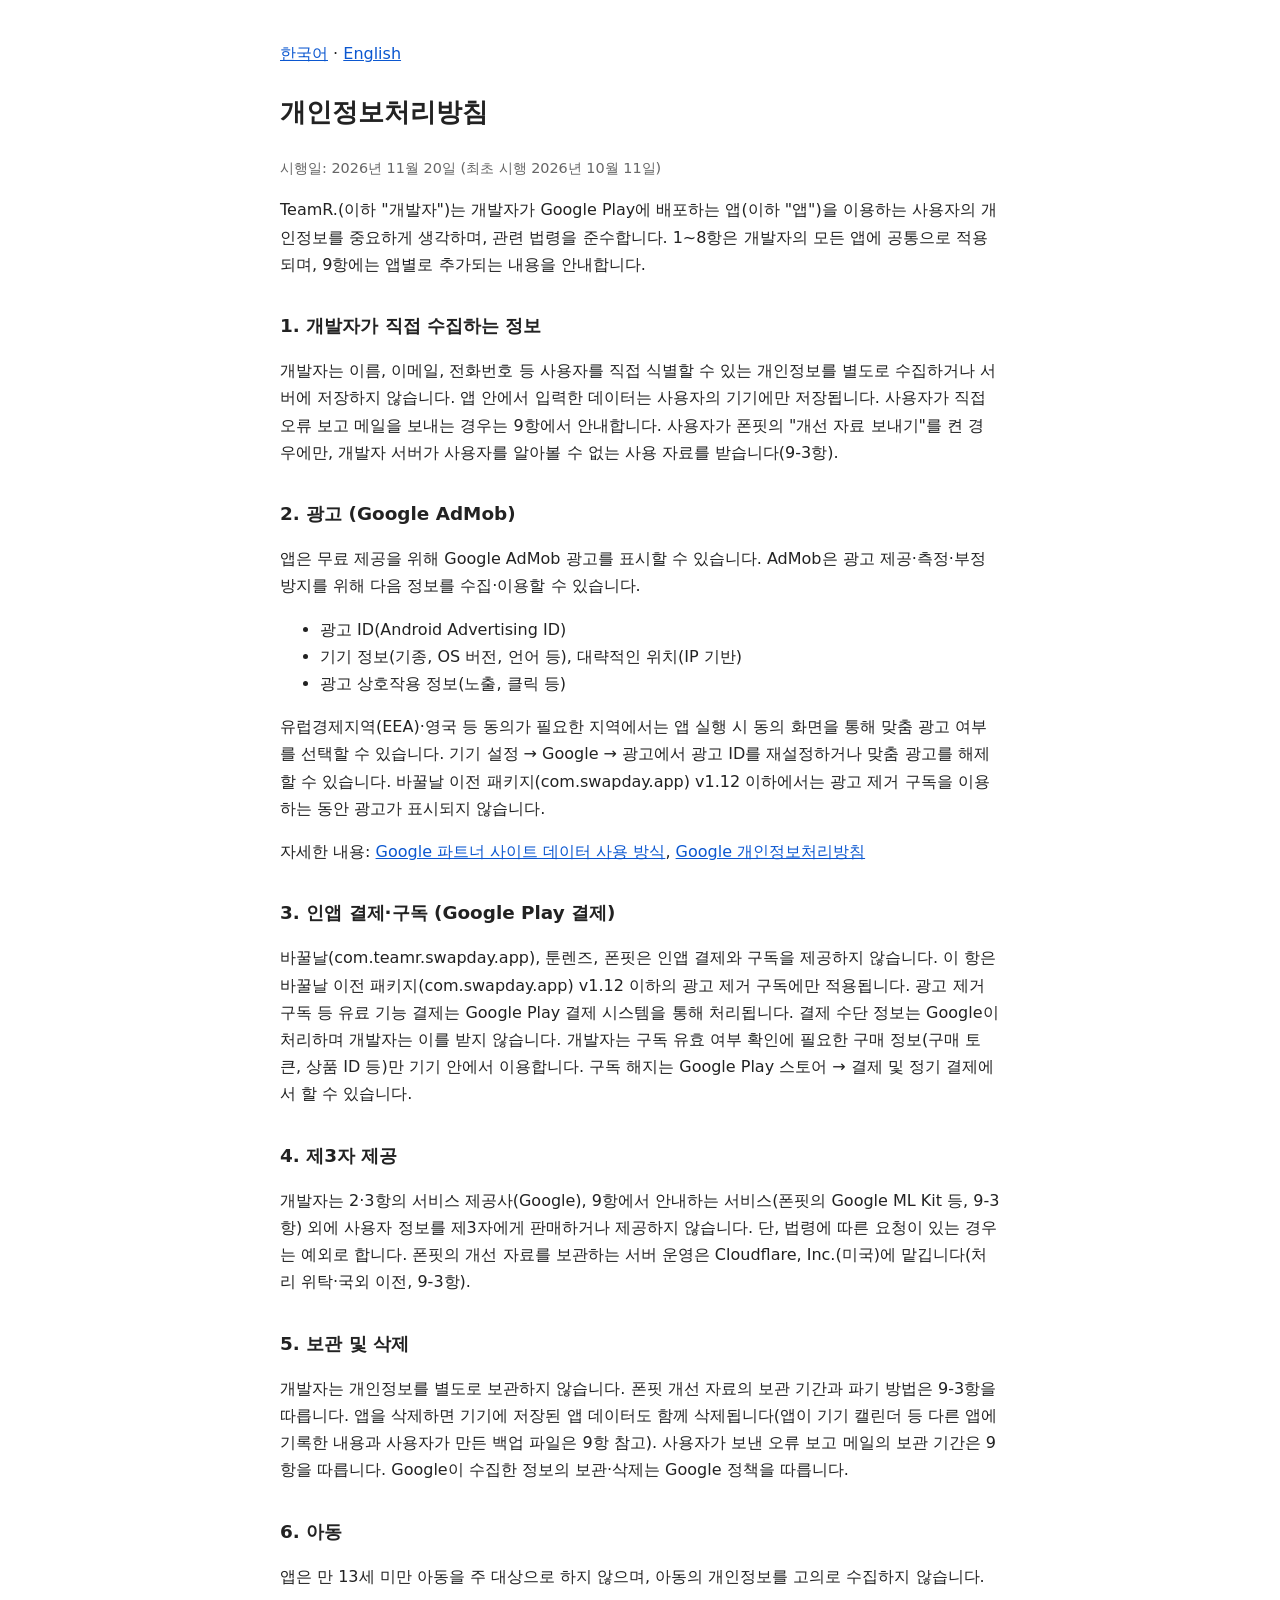
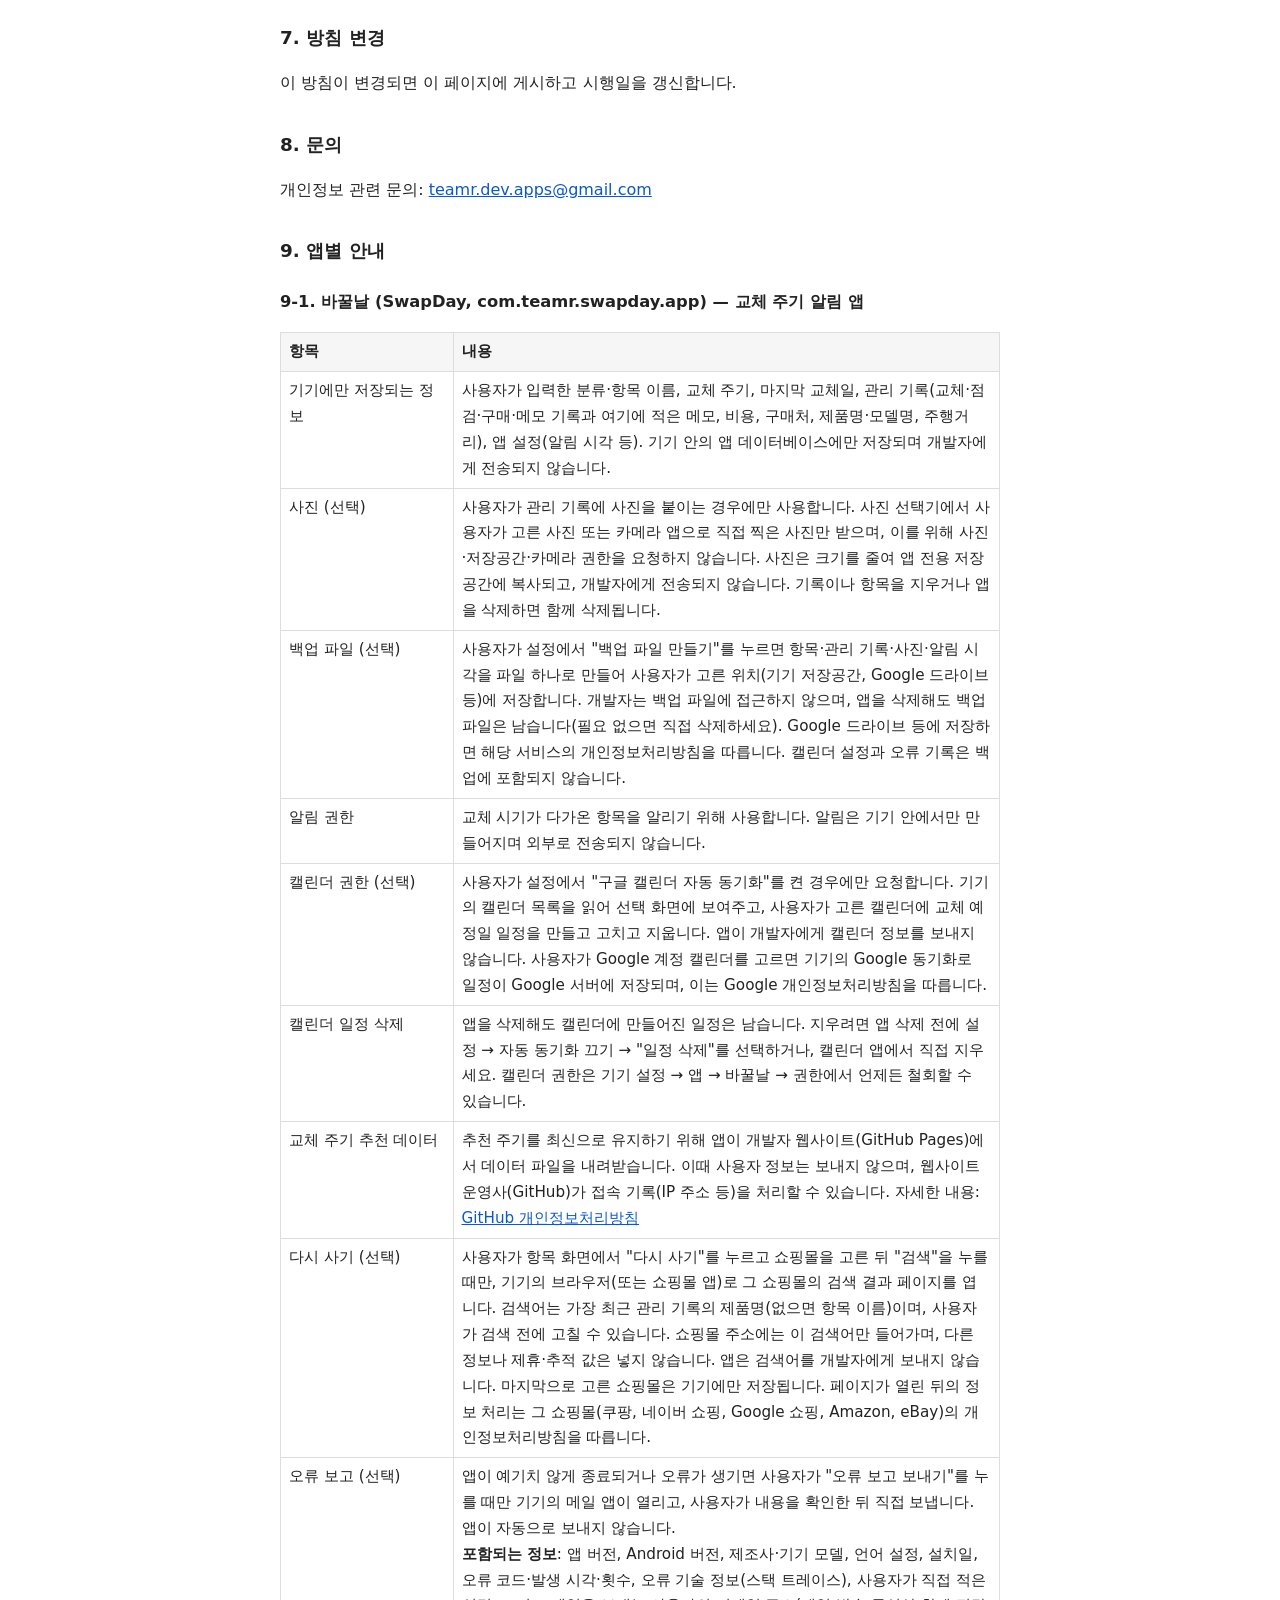
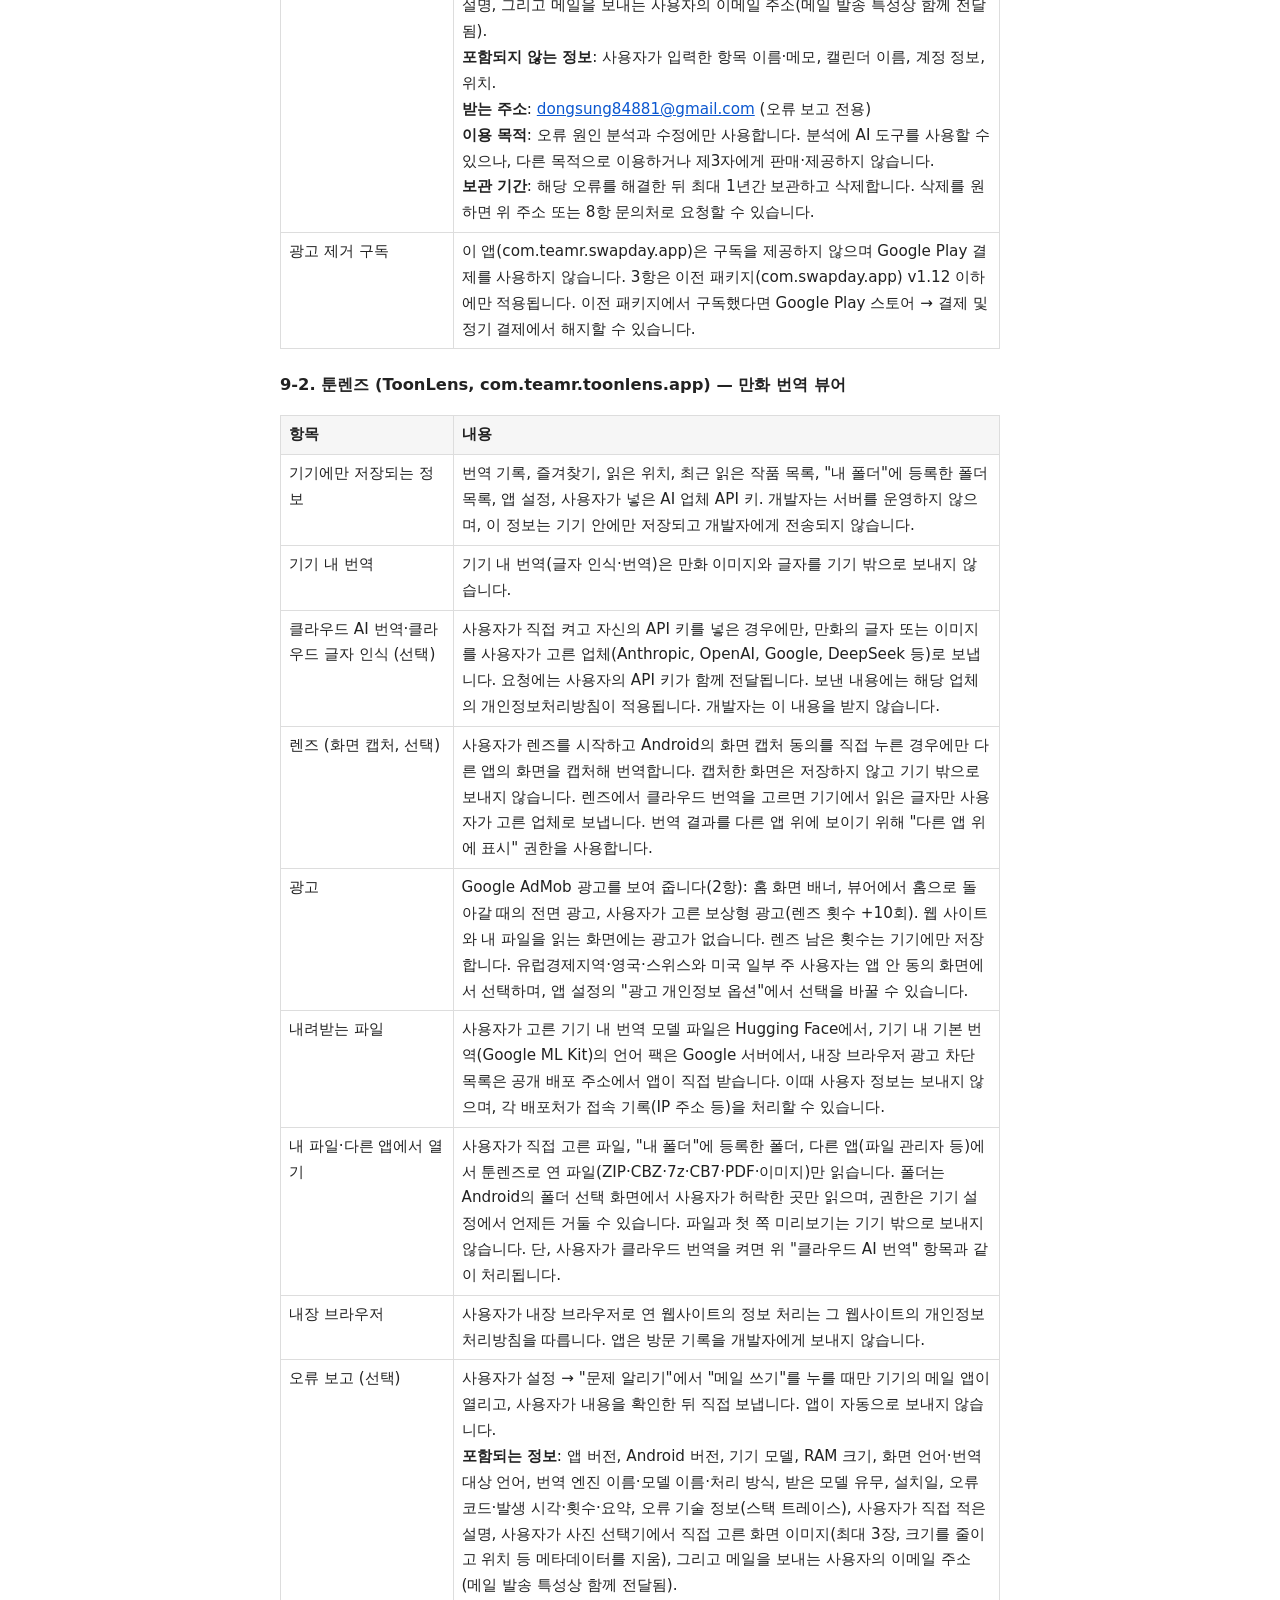
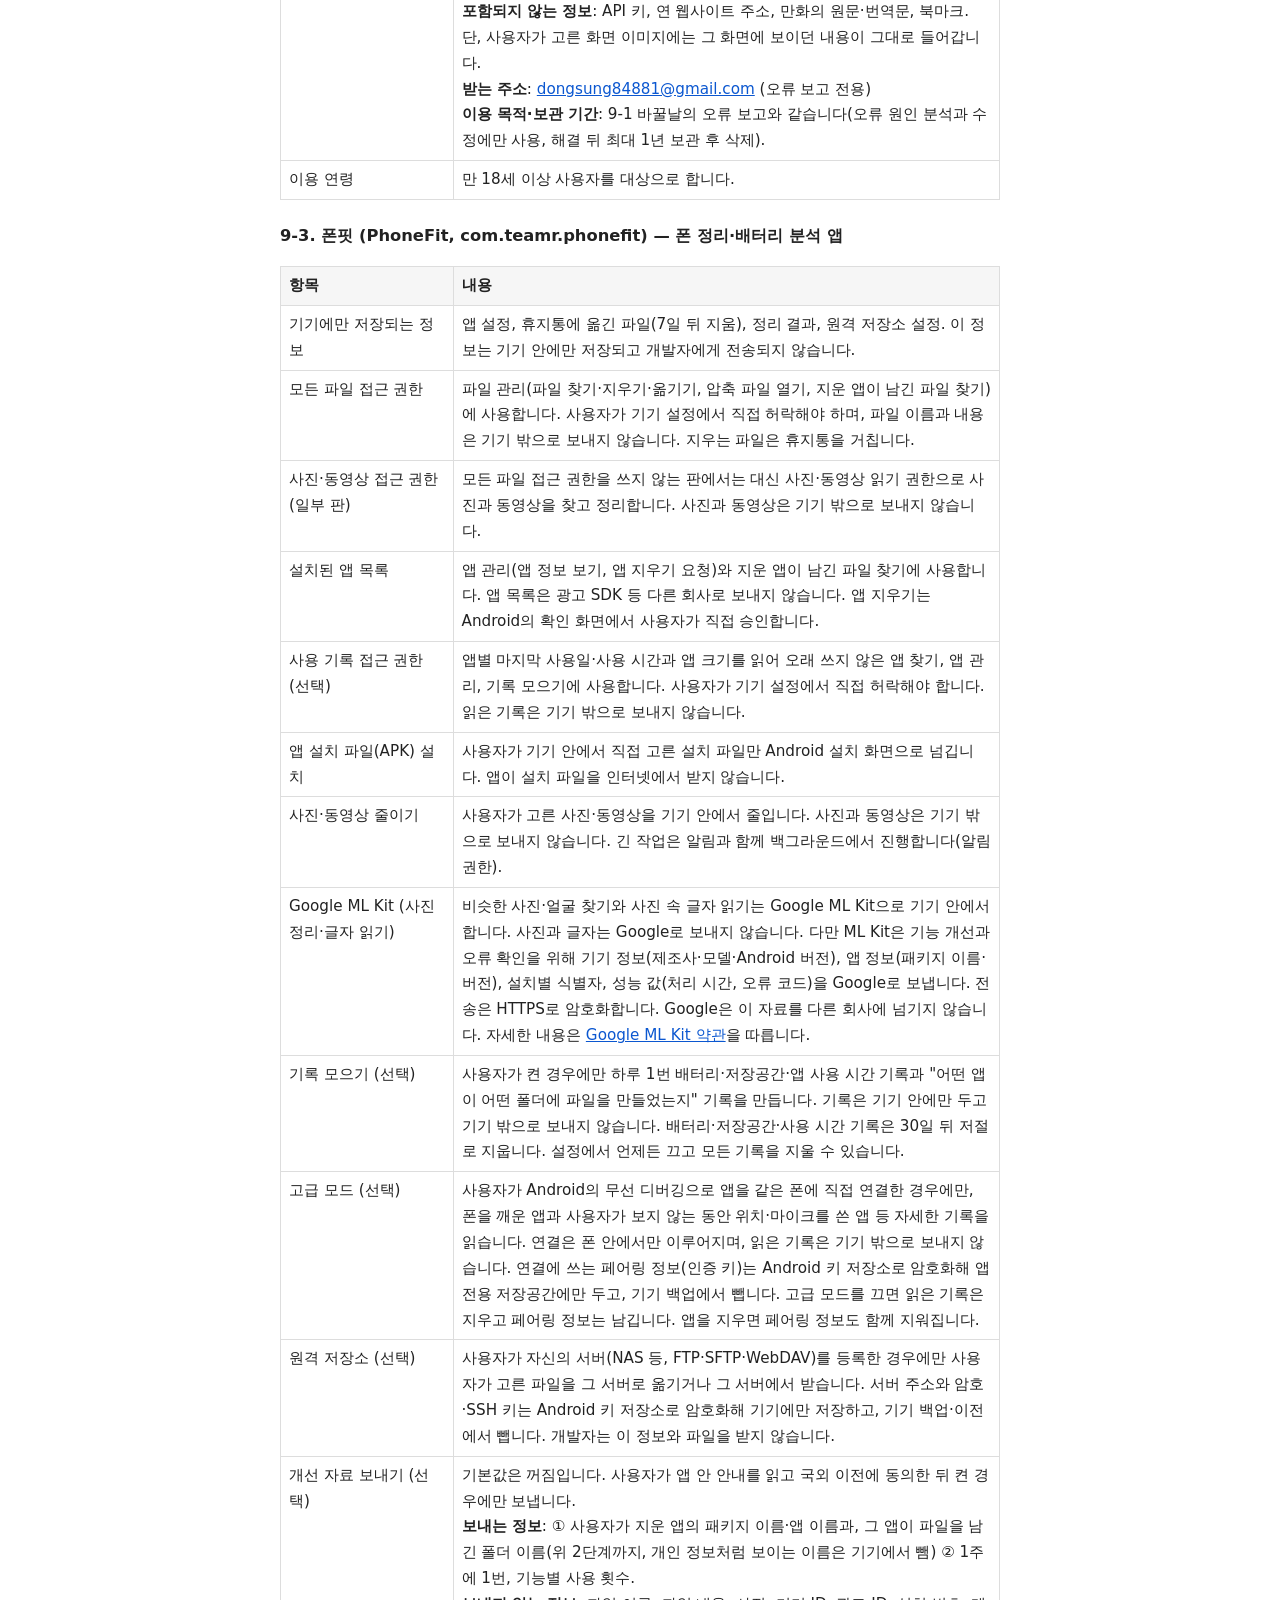
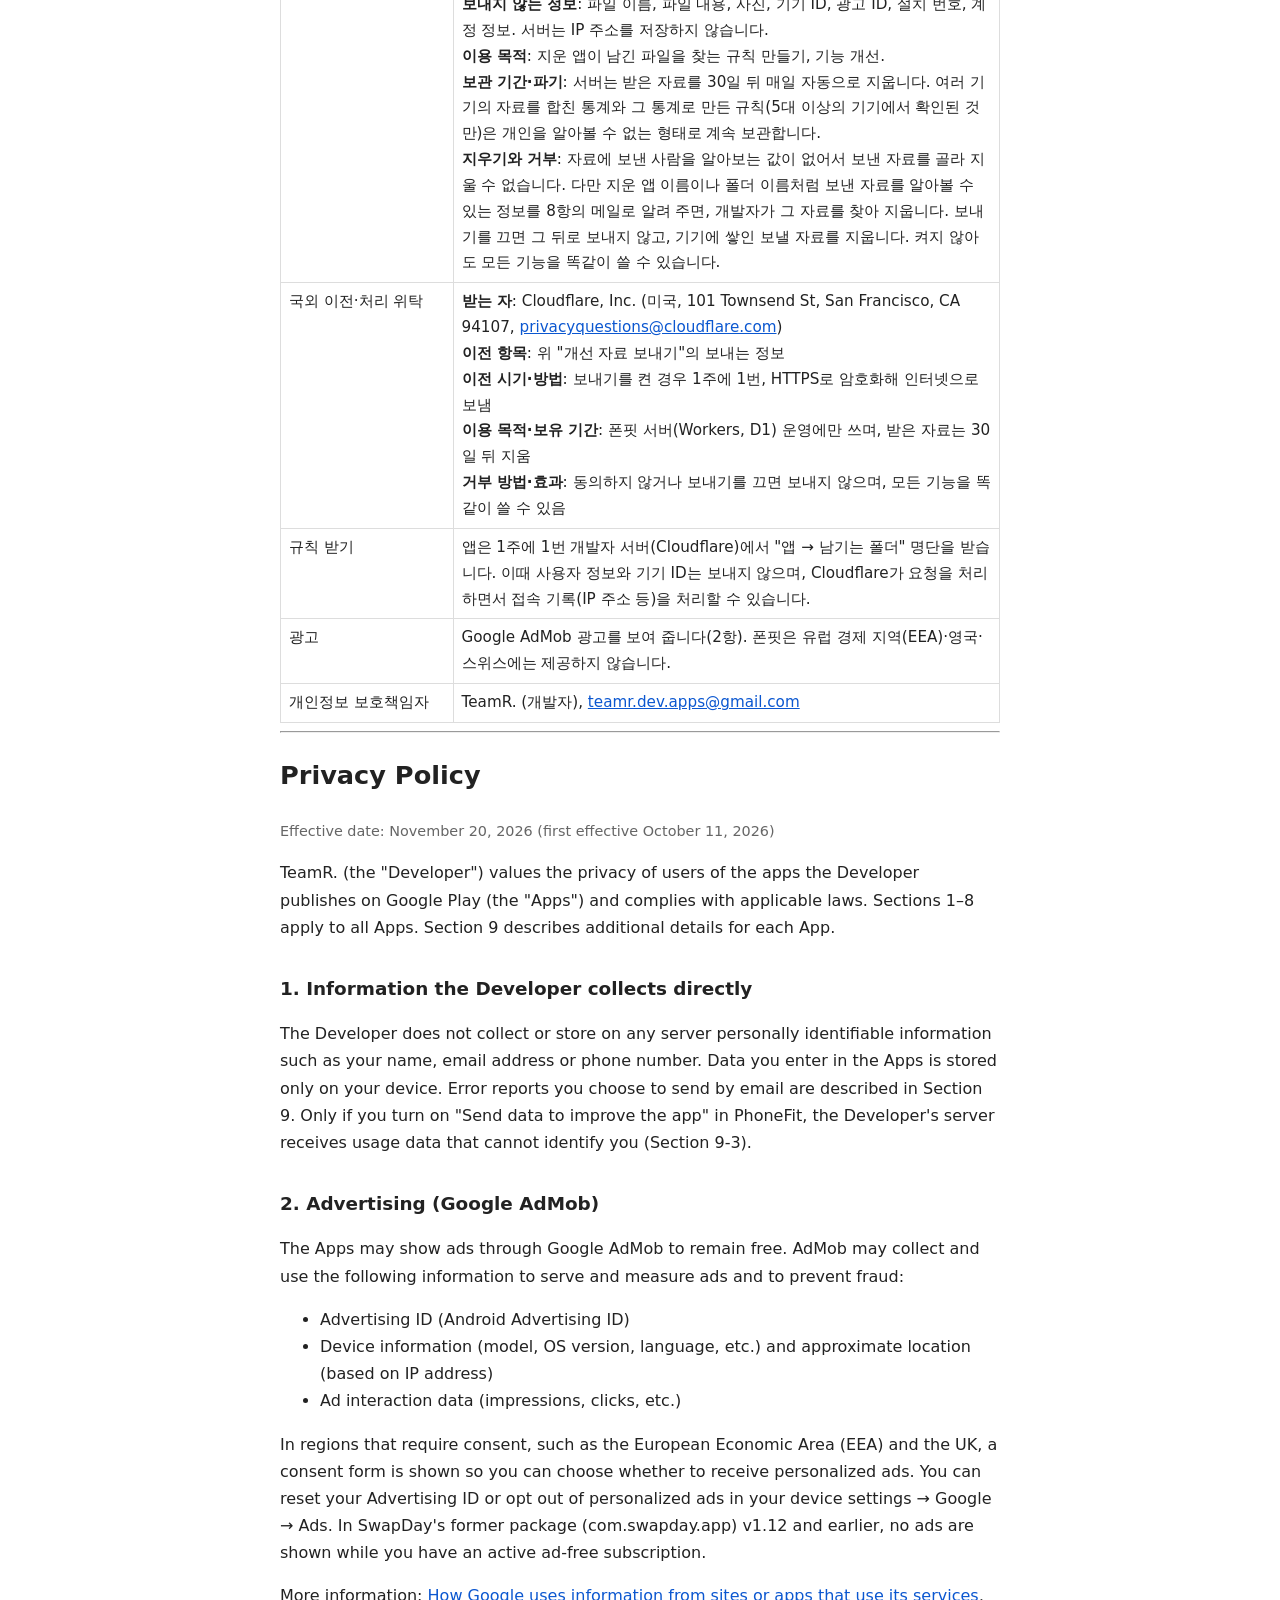
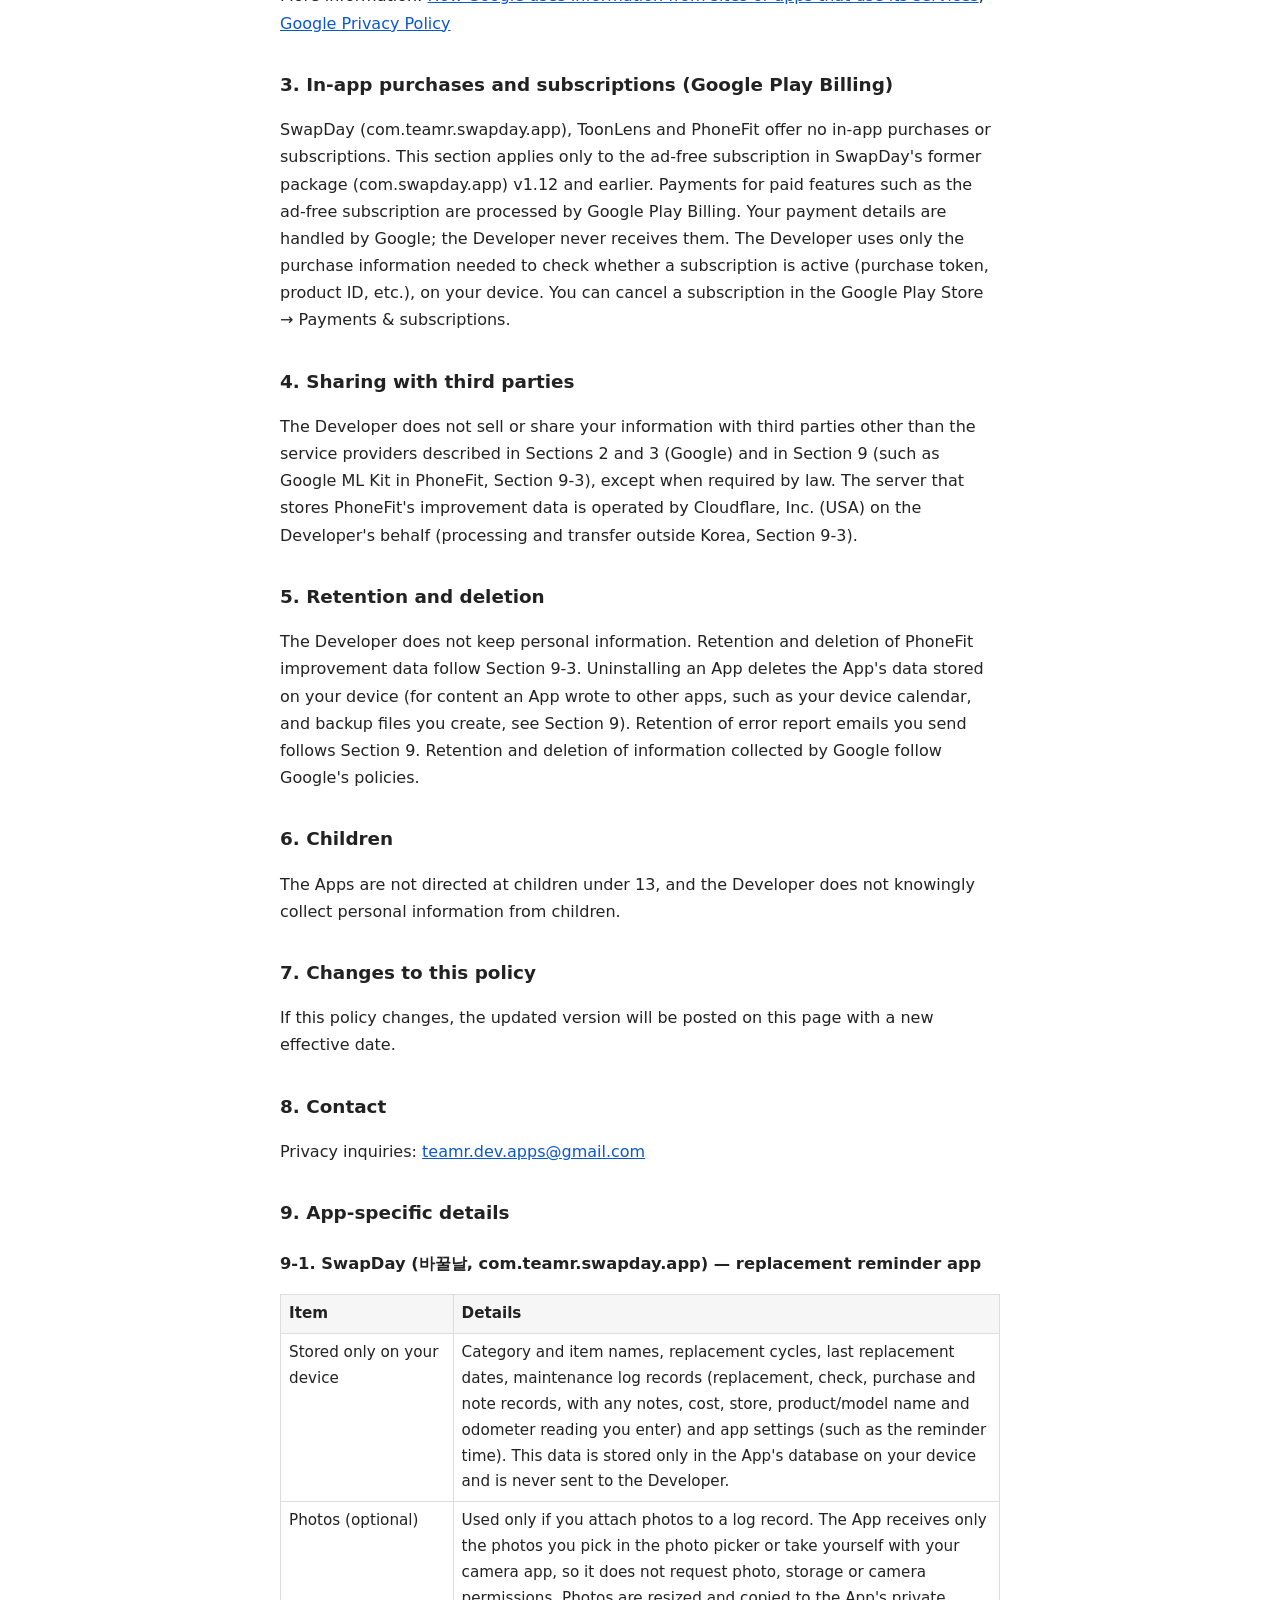
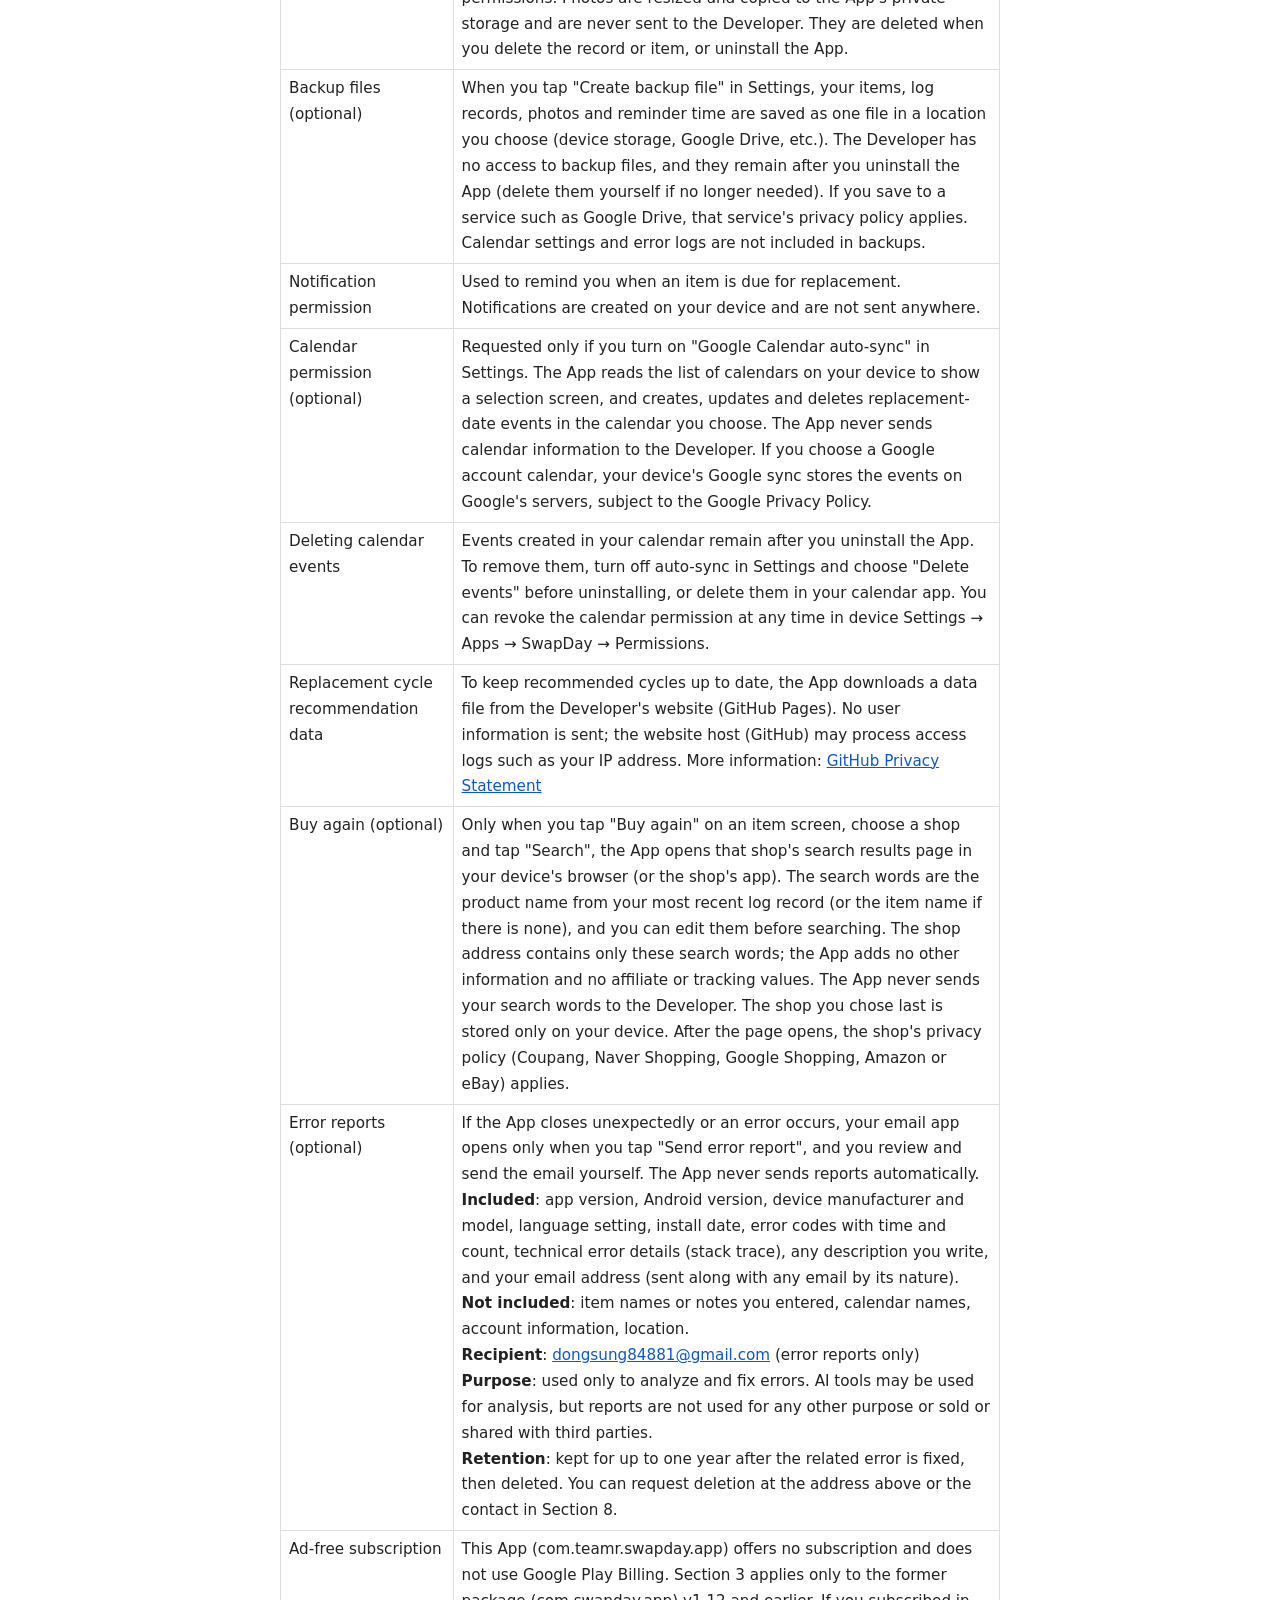
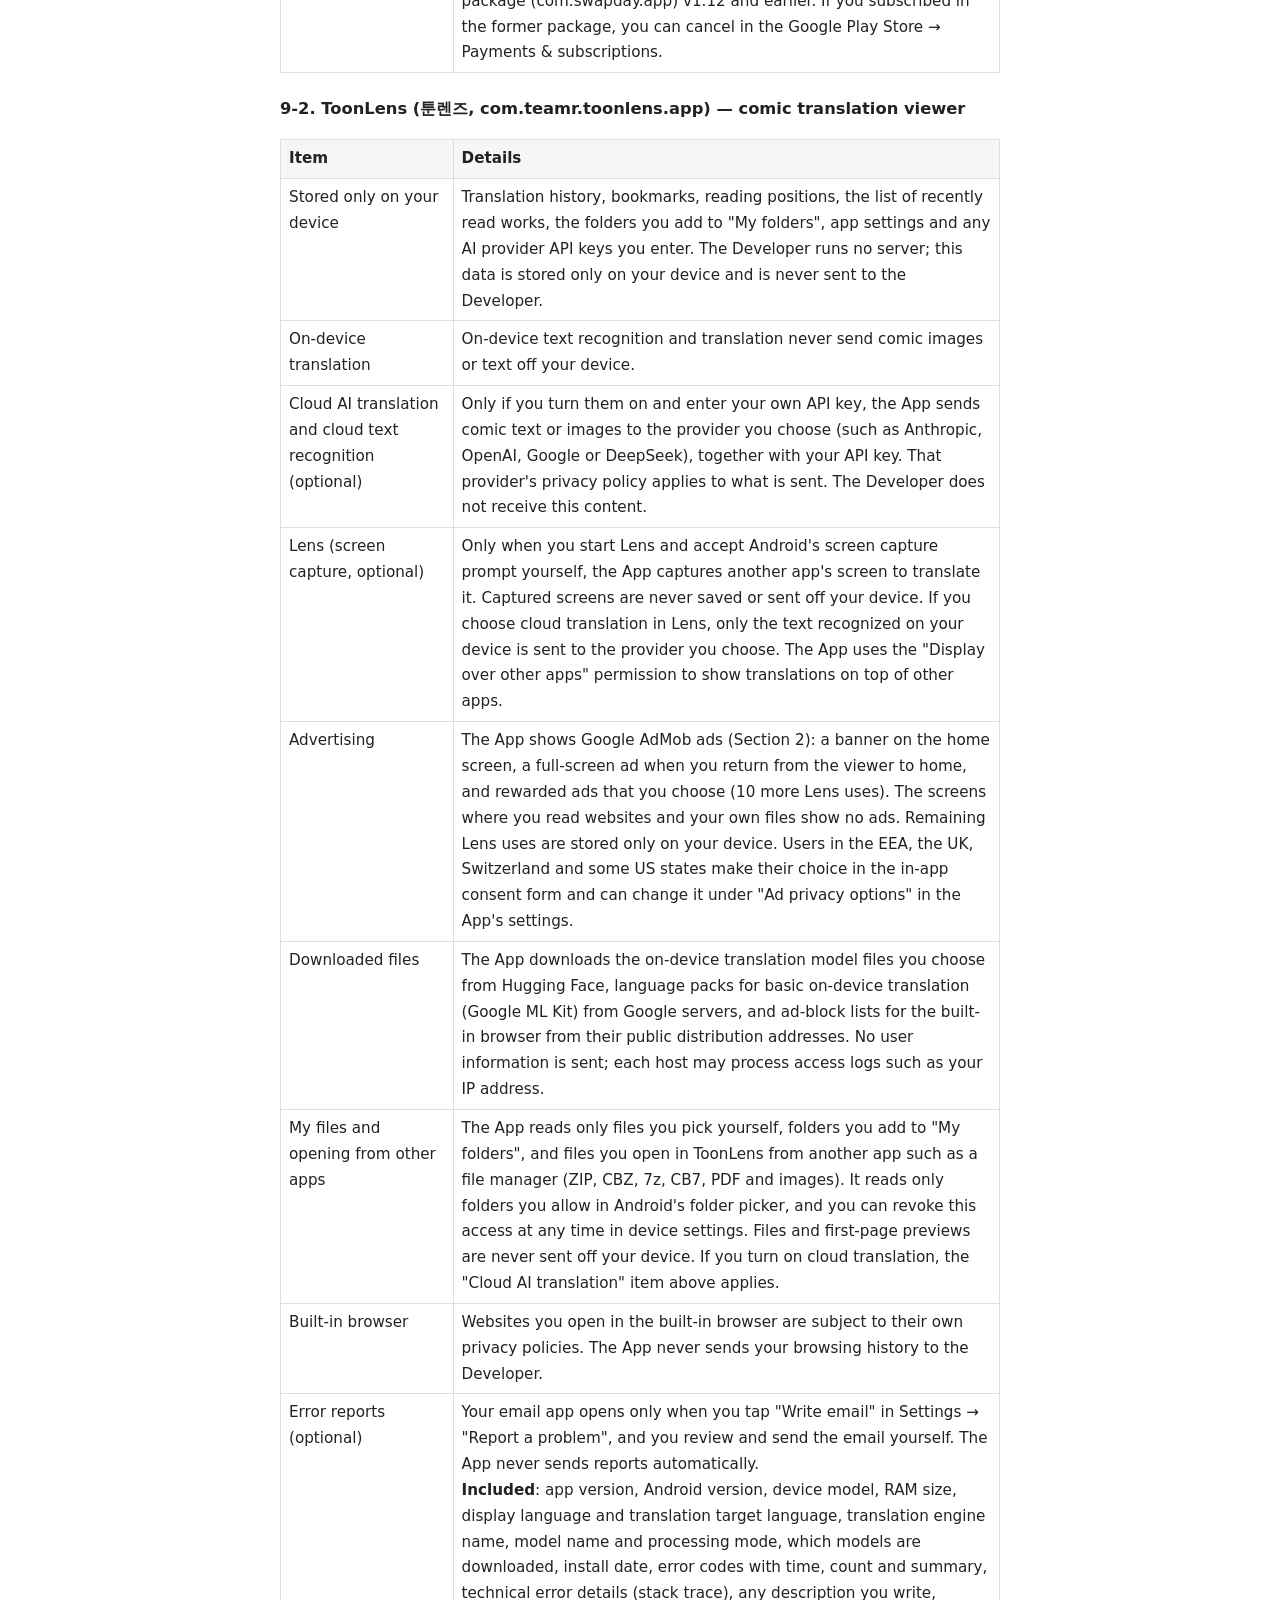
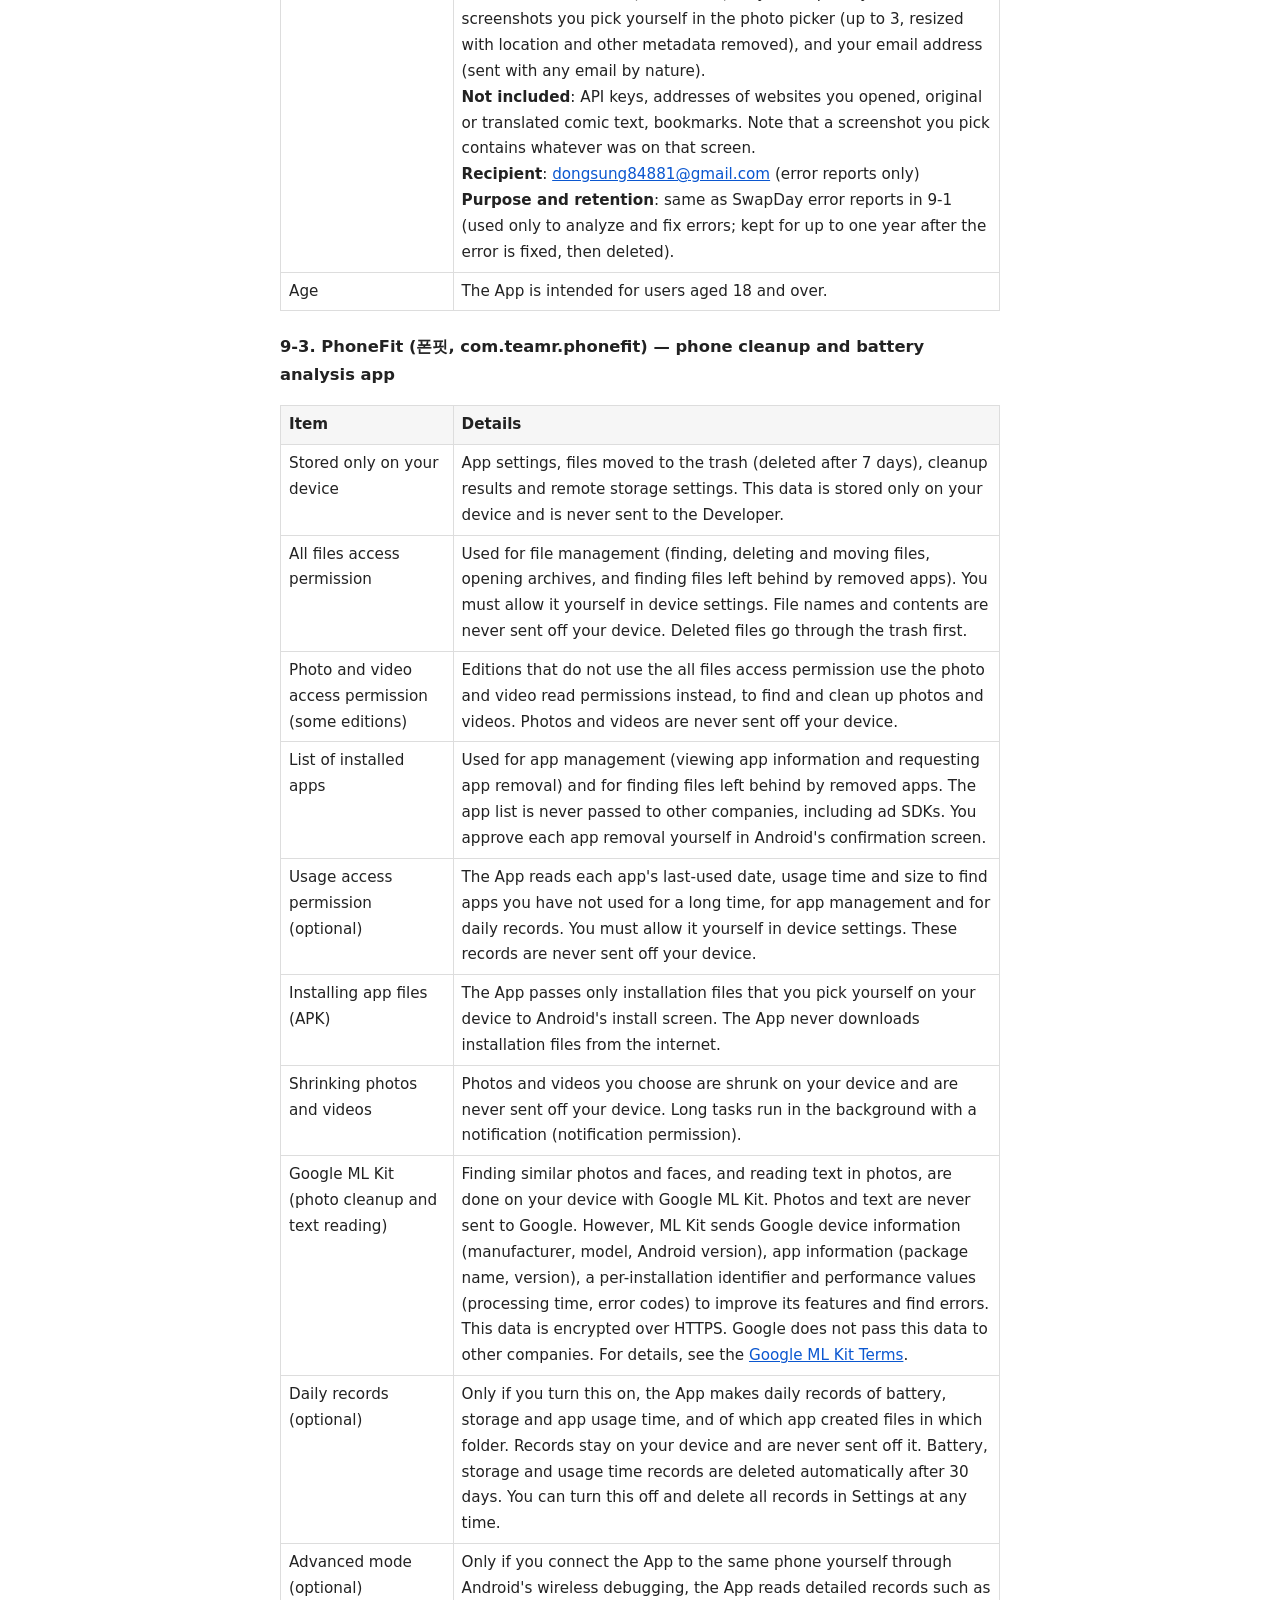
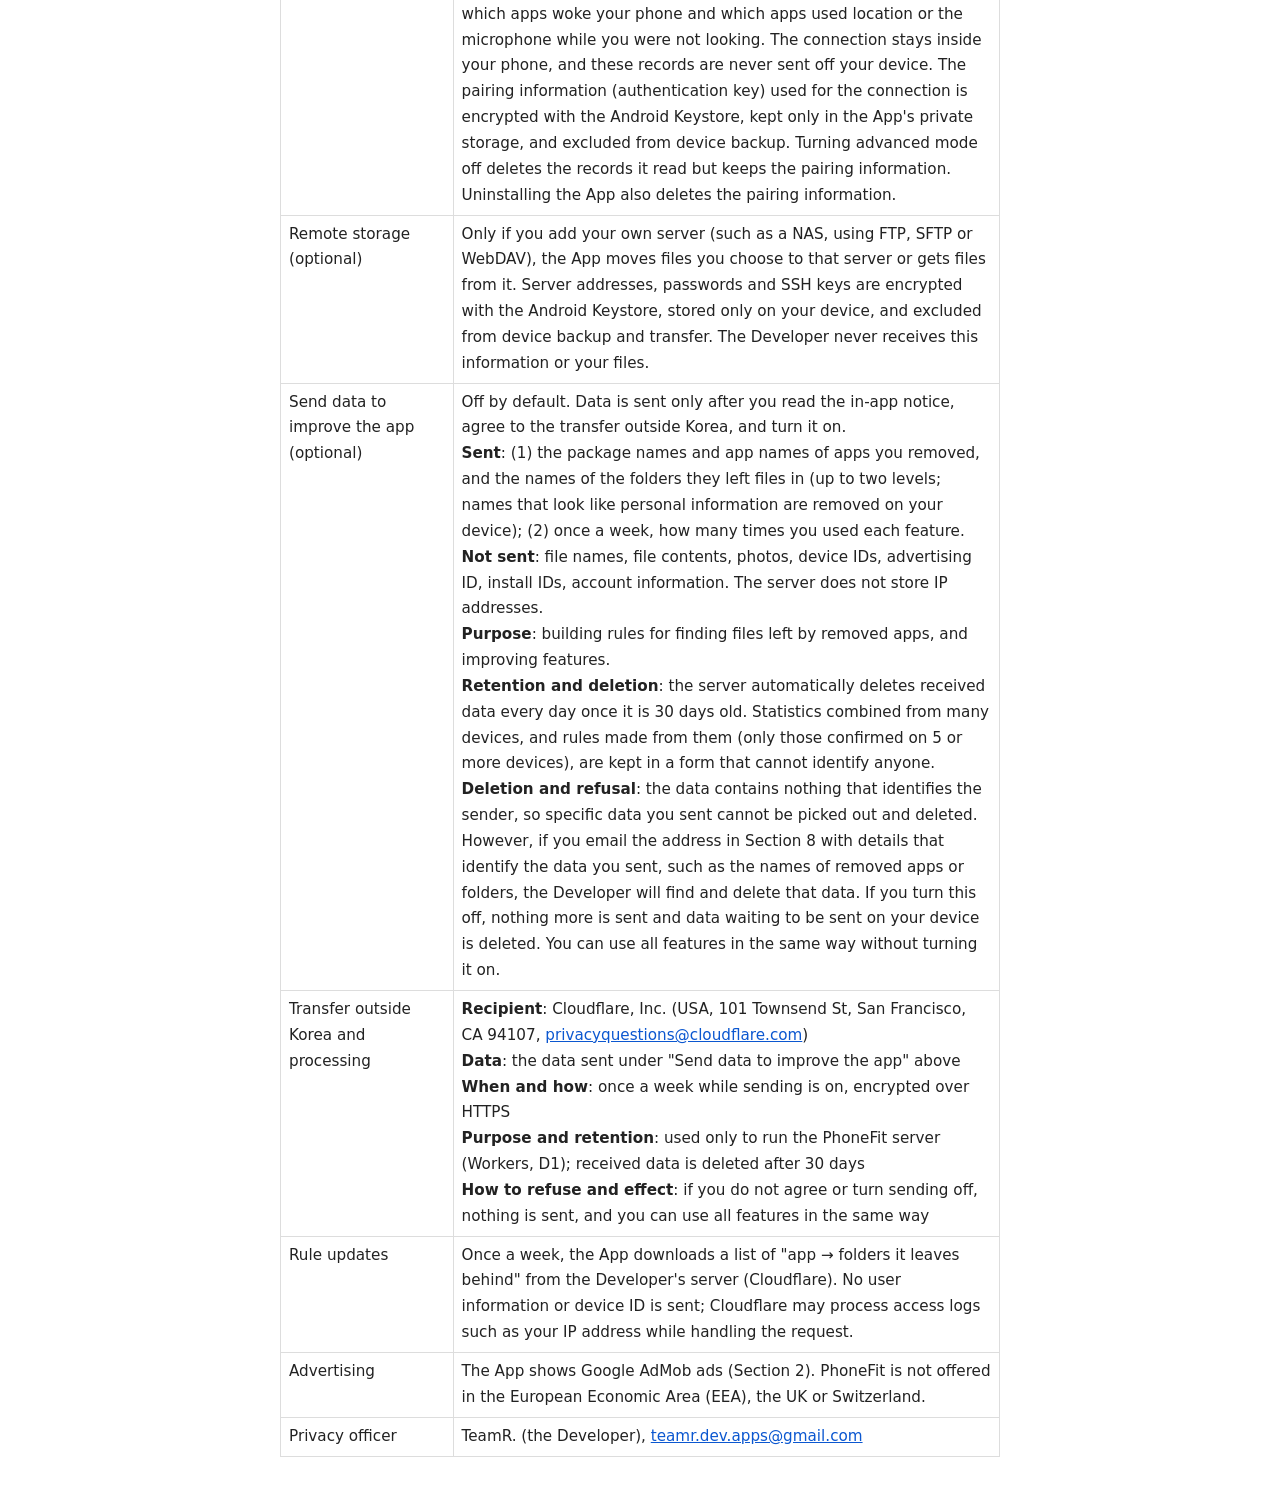
==== commit 5a13e050: "Privacy: developer name TeamR." ====
--- a/privacy.html
+++ b/privacy.html
@@ -25,7 +25,7 @@
 <h1>개인정보처리방침</h1>
 <p class="muted">시행일: 2026년 11월 20일 (최초 시행 2026년 10월 11일)</p>
 
-<p>depreciation84(이하 "개발자")는 개발자가 Google Play에 배포하는 앱(이하 "앱")을 이용하는 사용자의 개인정보를 중요하게 생각하며, 관련 법령을 준수합니다. 1~8항은 개발자의 모든 앱에 공통으로 적용되며, 9항에는 앱별로 추가되는 내용을 안내합니다.</p>
+<p>TeamR.(이하 "개발자")는 개발자가 Google Play에 배포하는 앱(이하 "앱")을 이용하는 사용자의 개인정보를 중요하게 생각하며, 관련 법령을 준수합니다. 1~8항은 개발자의 모든 앱에 공통으로 적용되며, 9항에는 앱별로 추가되는 내용을 안내합니다.</p>
 
 <h2>1. 개발자가 직접 수집하는 정보</h2>
 <p>개발자는 이름, 이메일, 전화번호 등 사용자를 직접 식별할 수 있는 개인정보를 별도로 수집하거나 서버에 저장하지 않습니다. 앱 안에서 입력한 데이터는 사용자의 기기에만 저장됩니다. 사용자가 직접 오류 보고 메일을 보내는 경우는 9항에서 안내합니다. 사용자가 폰핏의 "개선 자료 보내기"를 켠 경우에만, 개발자 서버가 사용자를 알아볼 수 없는 사용 자료를 받습니다(9-3항).</p>
@@ -124,7 +124,7 @@
   <b>거부 방법·효과</b>: 동의하지 않거나 보내기를 끄면 보내지 않으며, 모든 기능을 똑같이 쓸 수 있음</td></tr>
   <tr><td>규칙 받기</td><td>앱은 1주에 1번 개발자 서버(Cloudflare)에서 "앱 → 남기는 폴더" 명단을 받습니다. 이때 사용자 정보와 기기 ID는 보내지 않으며, Cloudflare가 요청을 처리하면서 접속 기록(IP 주소 등)을 처리할 수 있습니다.</td></tr>
   <tr><td>광고</td><td>Google AdMob 광고를 보여 줍니다(2항). 폰핏은 유럽 경제 지역(EEA)·영국·스위스에는 제공하지 않습니다.</td></tr>
-  <tr><td>개인정보 보호책임자</td><td>depreciation84 (개발자), <a href="mailto:teamr.dev.apps@gmail.com">teamr.dev.apps@gmail.com</a></td></tr>
+  <tr><td>개인정보 보호책임자</td><td>TeamR. (개발자), <a href="mailto:teamr.dev.apps@gmail.com">teamr.dev.apps@gmail.com</a></td></tr>
 </table>
 
 </section>
@@ -136,7 +136,7 @@
 <h1>Privacy Policy</h1>
 <p class="muted">Effective date: November 20, 2026 (first effective October 11, 2026)</p>
 
-<p>depreciation84 (the "Developer") values the privacy of users of the apps the Developer publishes on Google Play (the "Apps") and complies with applicable laws. Sections 1–8 apply to all Apps. Section 9 describes additional details for each App.</p>
+<p>TeamR. (the "Developer") values the privacy of users of the apps the Developer publishes on Google Play (the "Apps") and complies with applicable laws. Sections 1–8 apply to all Apps. Section 9 describes additional details for each App.</p>
 
 <h2>1. Information the Developer collects directly</h2>
 <p>The Developer does not collect or store on any server personally identifiable information such as your name, email address or phone number. Data you enter in the Apps is stored only on your device. Error reports you choose to send by email are described in Section 9. Only if you turn on "Send data to improve the app" in PhoneFit, the Developer's server receives usage data that cannot identify you (Section 9-3).</p>
@@ -235,7 +235,7 @@
   <b>How to refuse and effect</b>: if you do not agree or turn sending off, nothing is sent, and you can use all features in the same way</td></tr>
   <tr><td>Rule updates</td><td>Once a week, the App downloads a list of "app → folders it leaves behind" from the Developer's server (Cloudflare). No user information or device ID is sent; Cloudflare may process access logs such as your IP address while handling the request.</td></tr>
   <tr><td>Advertising</td><td>The App shows Google AdMob ads (Section 2). PhoneFit is not offered in the European Economic Area (EEA), the UK or Switzerland.</td></tr>
-  <tr><td>Privacy officer</td><td>depreciation84 (the Developer), <a href="mailto:teamr.dev.apps@gmail.com">teamr.dev.apps@gmail.com</a></td></tr>
+  <tr><td>Privacy officer</td><td>TeamR. (the Developer), <a href="mailto:teamr.dev.apps@gmail.com">teamr.dev.apps@gmail.com</a></td></tr>
 </table>
 
 </section>
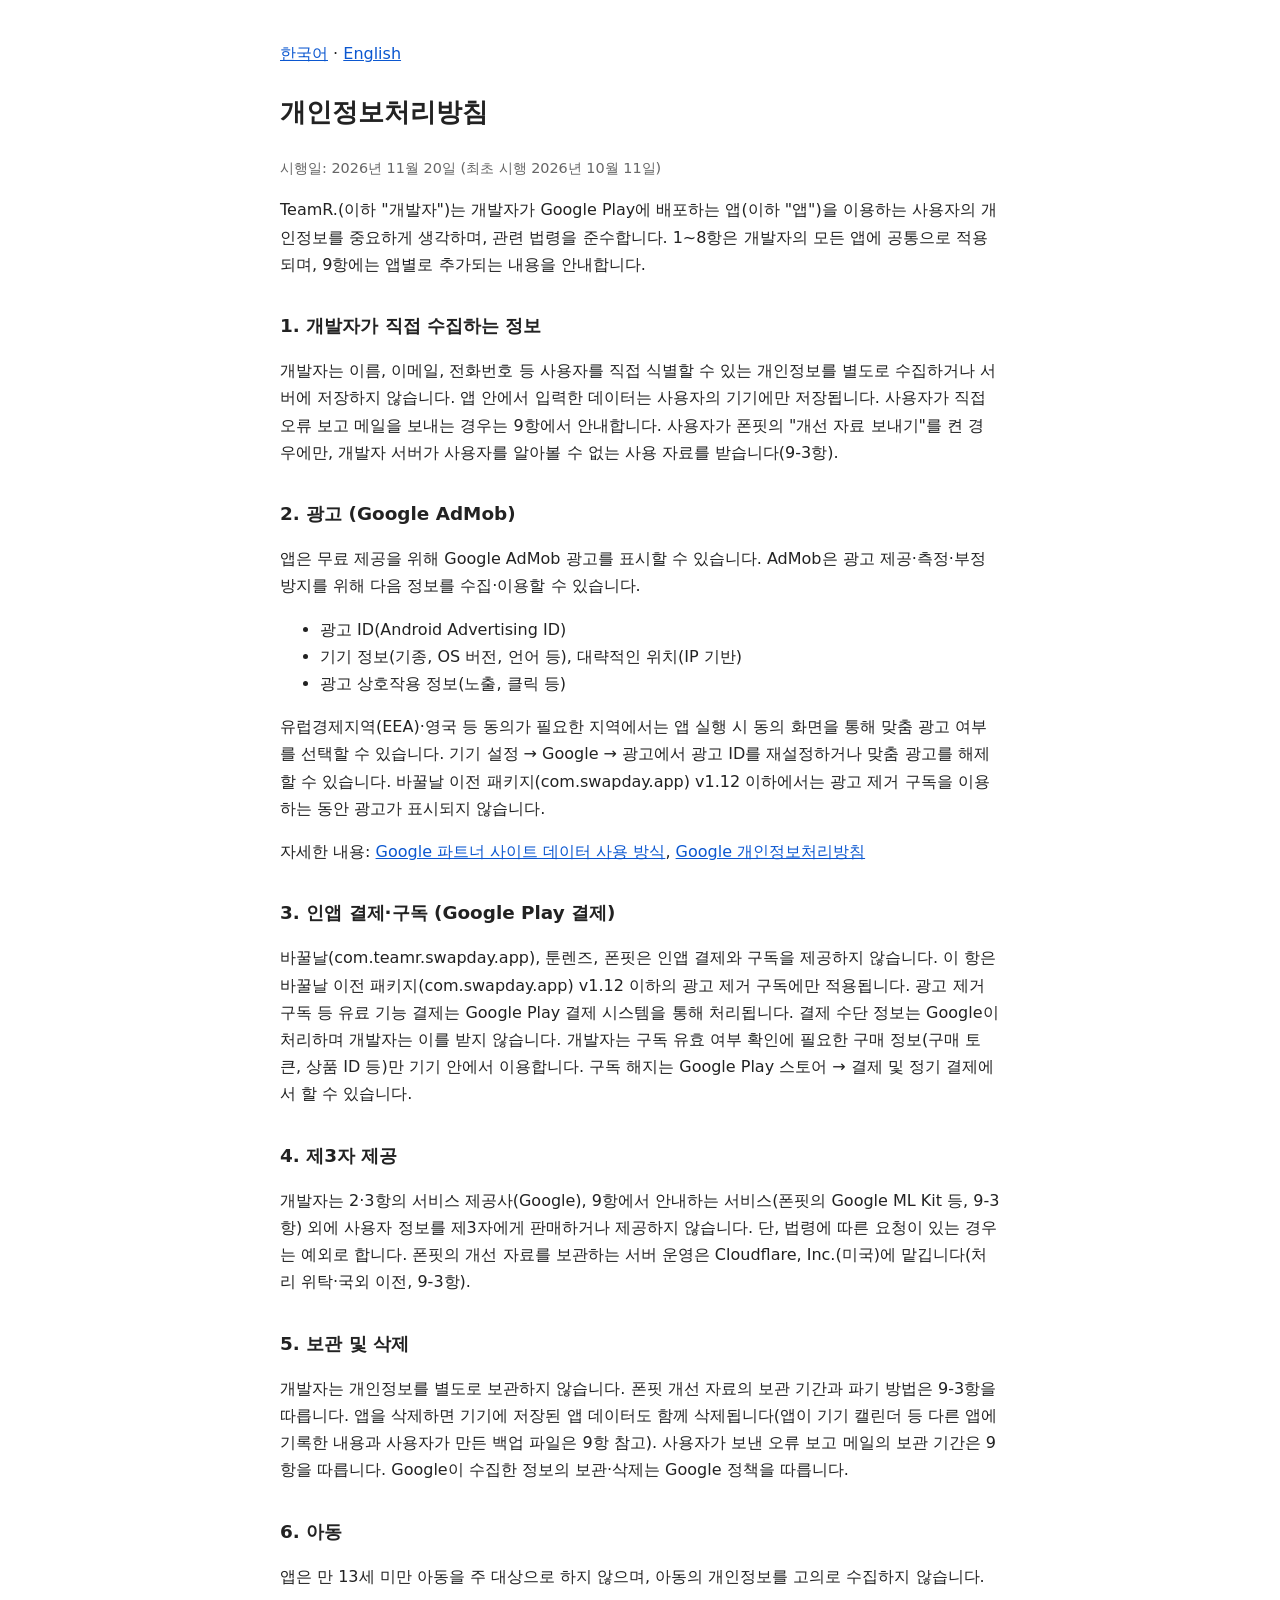
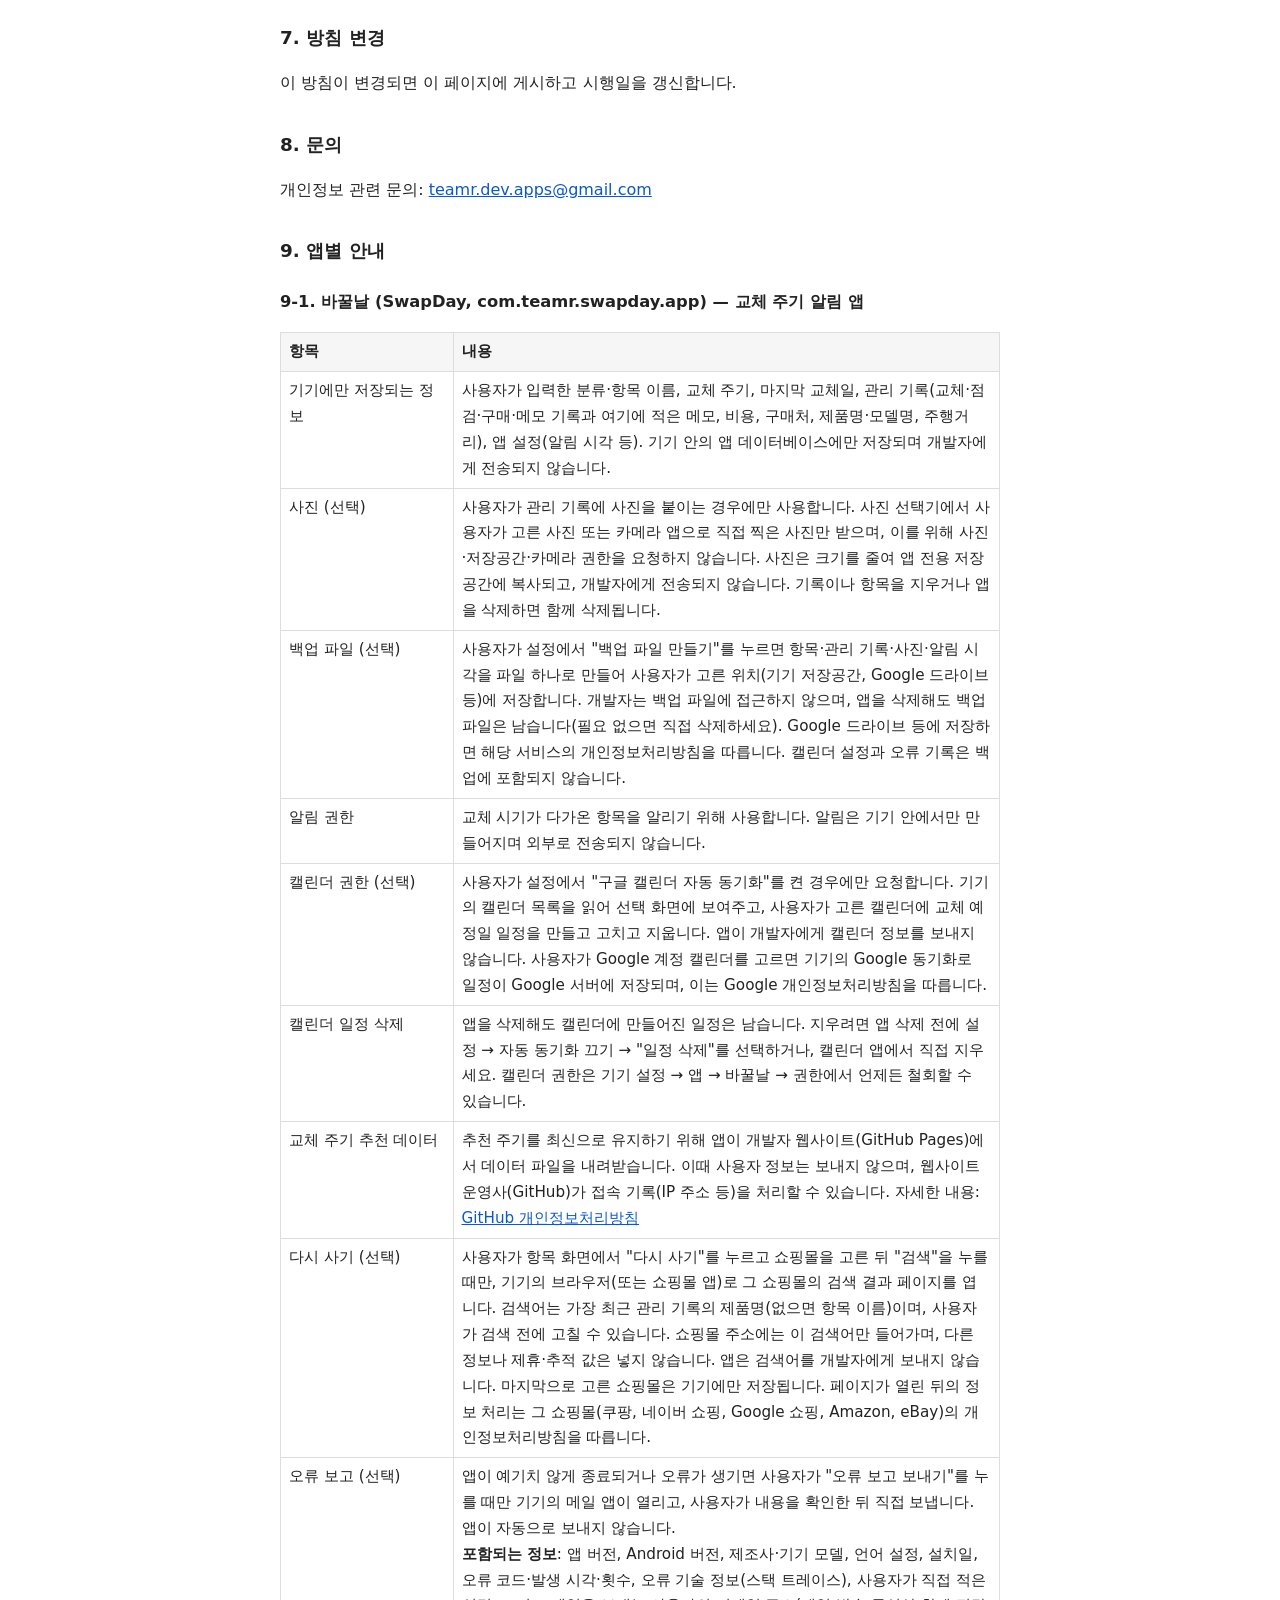
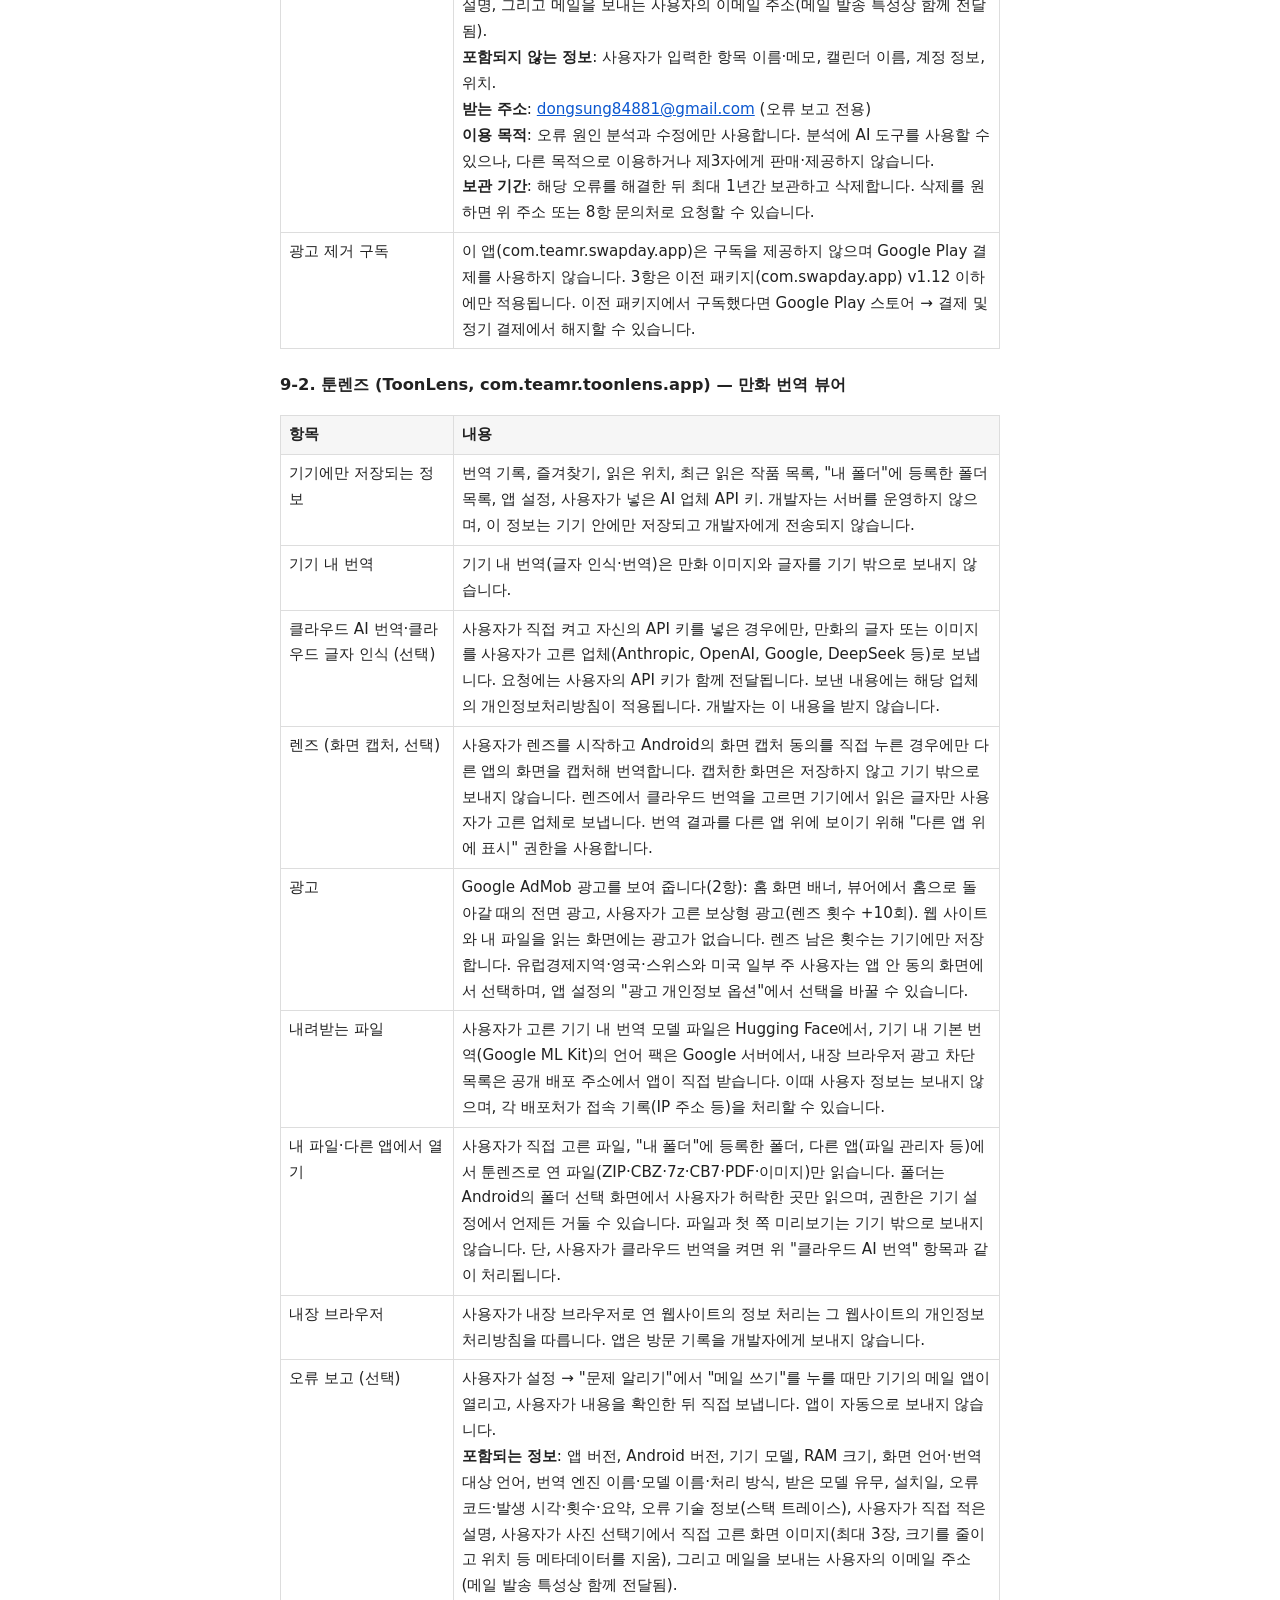
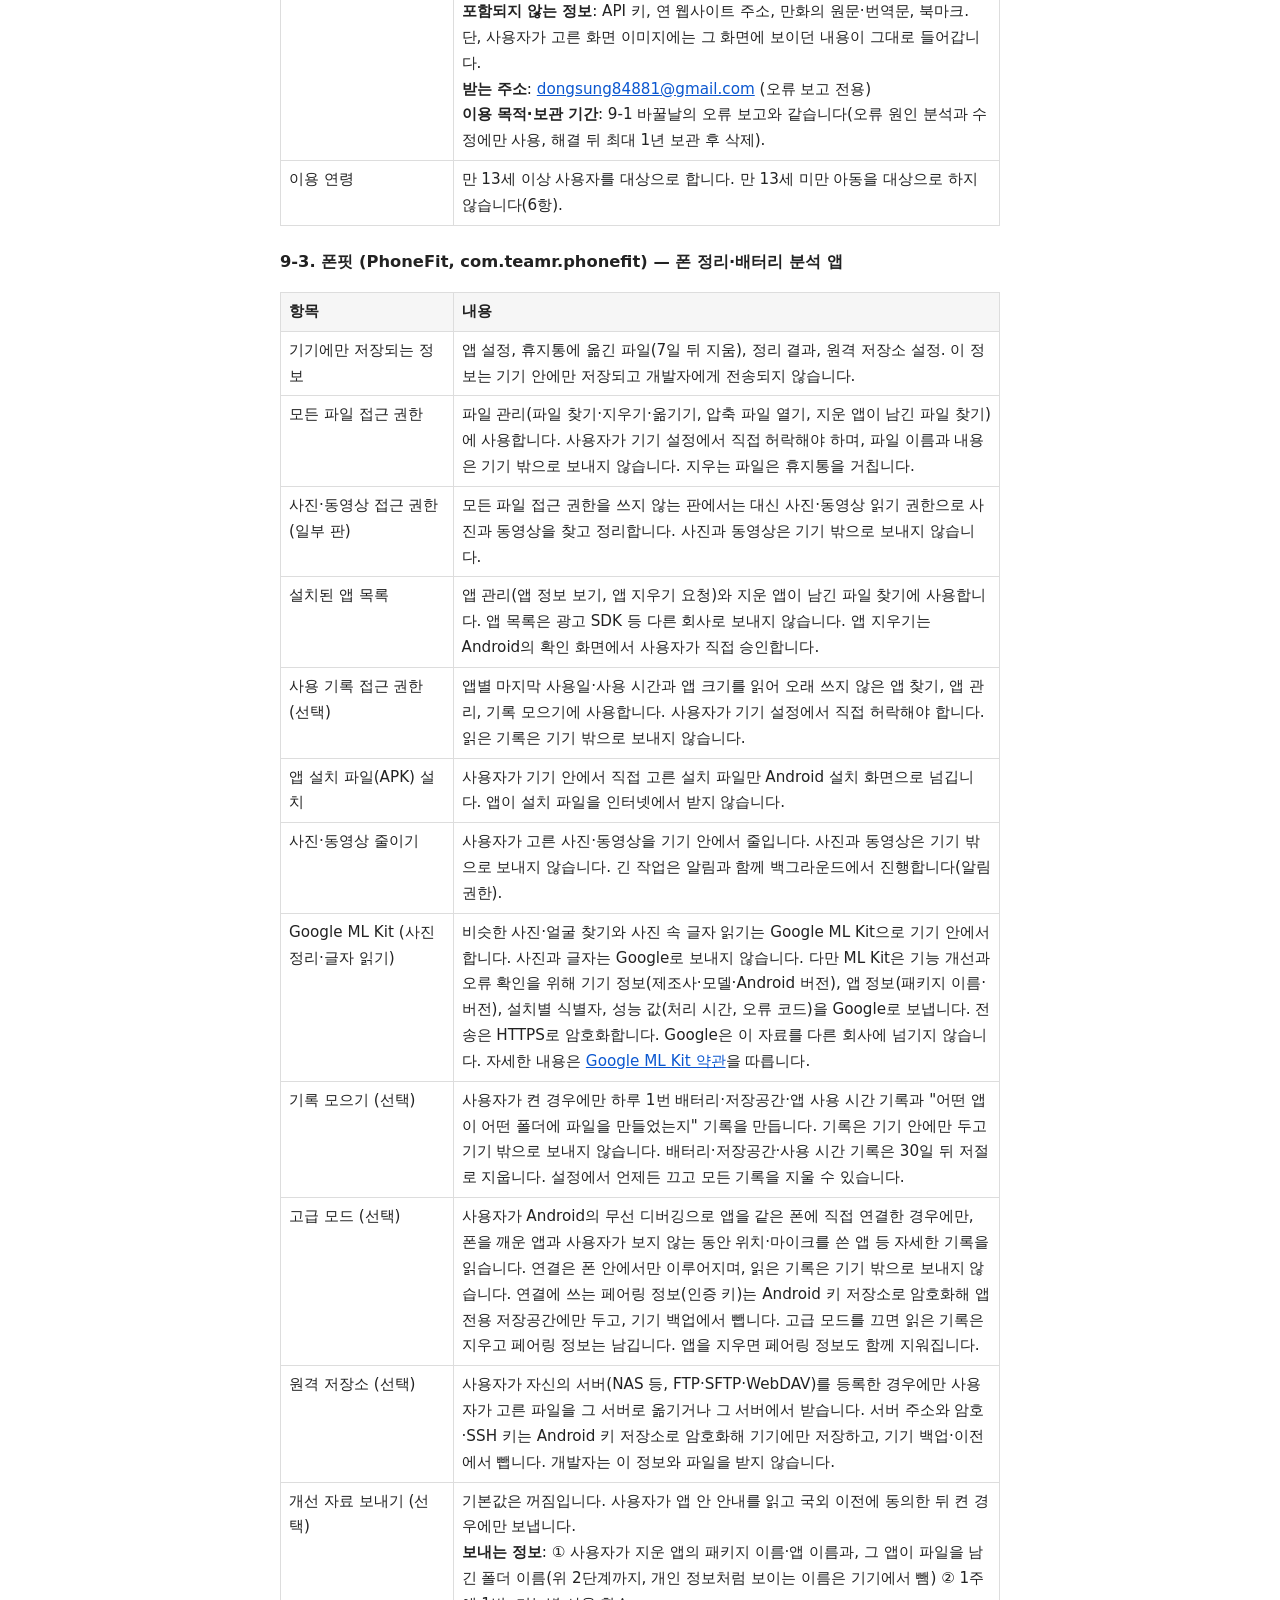
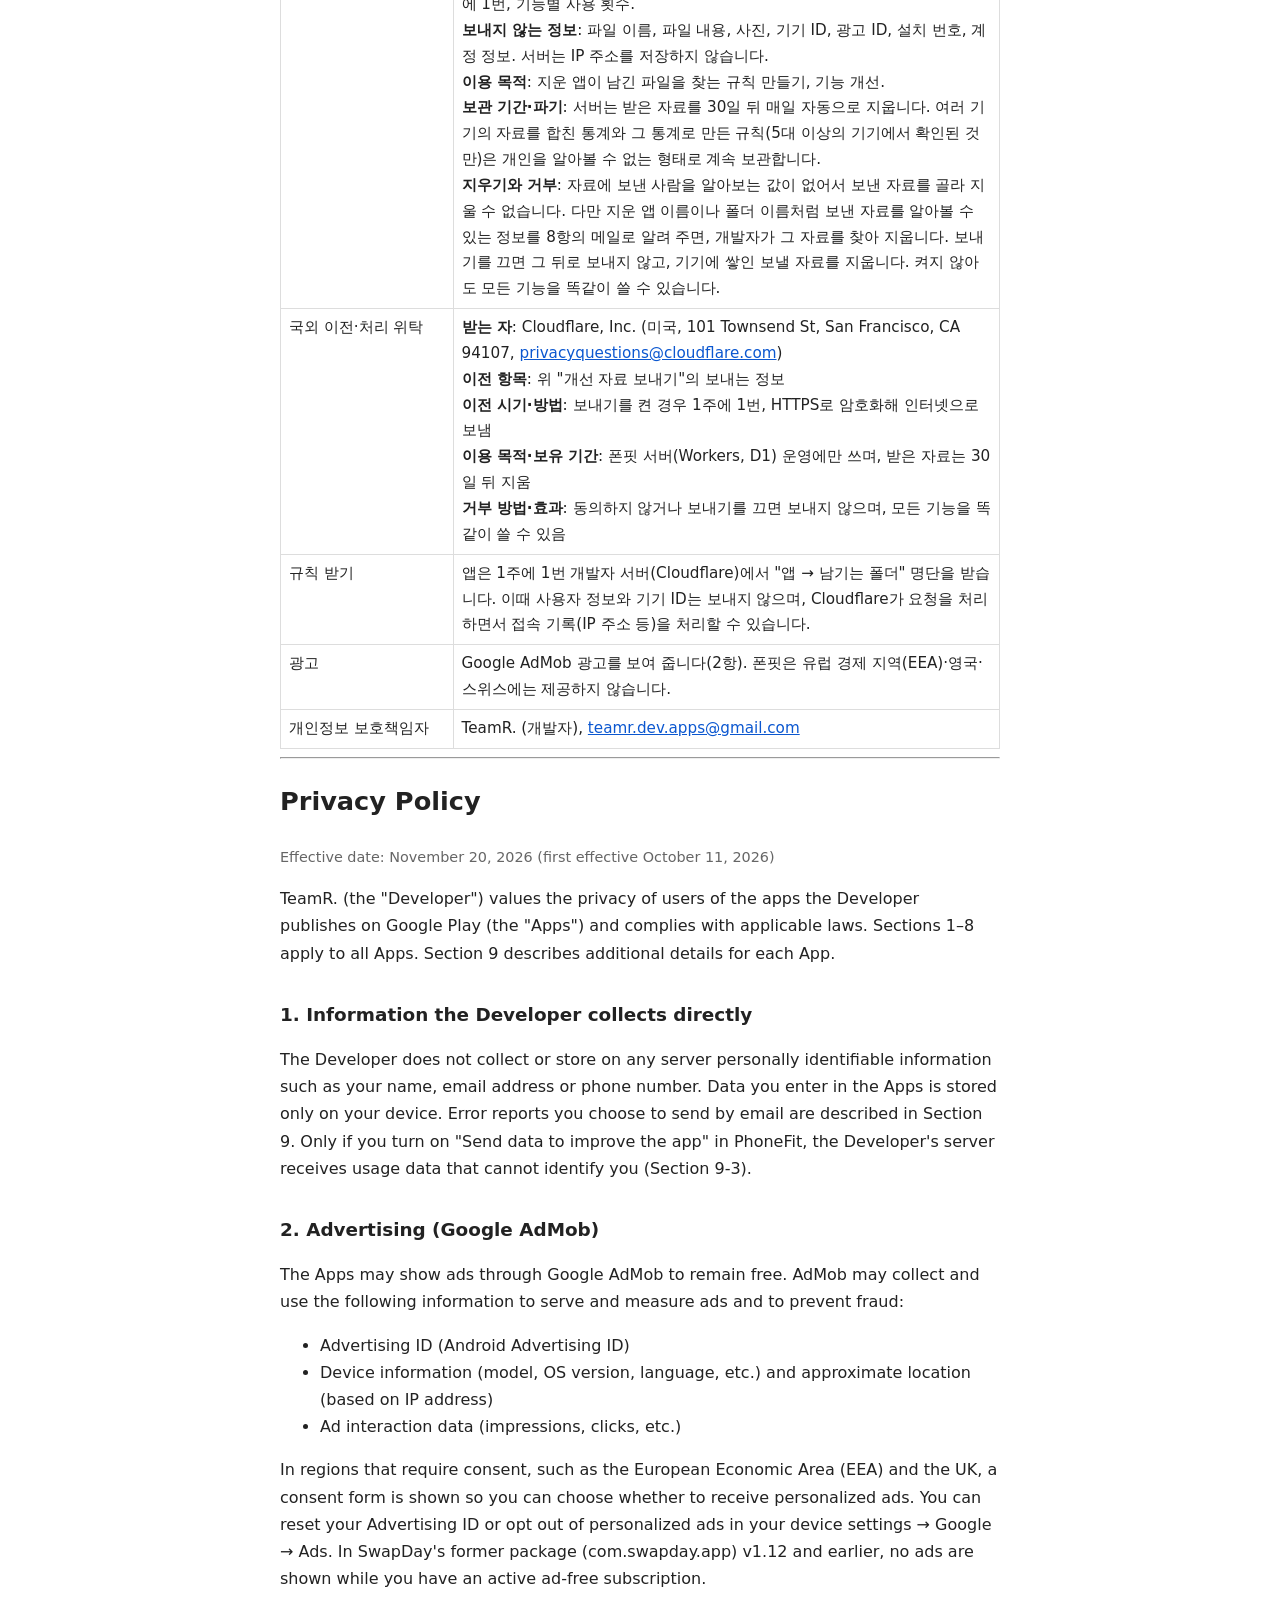
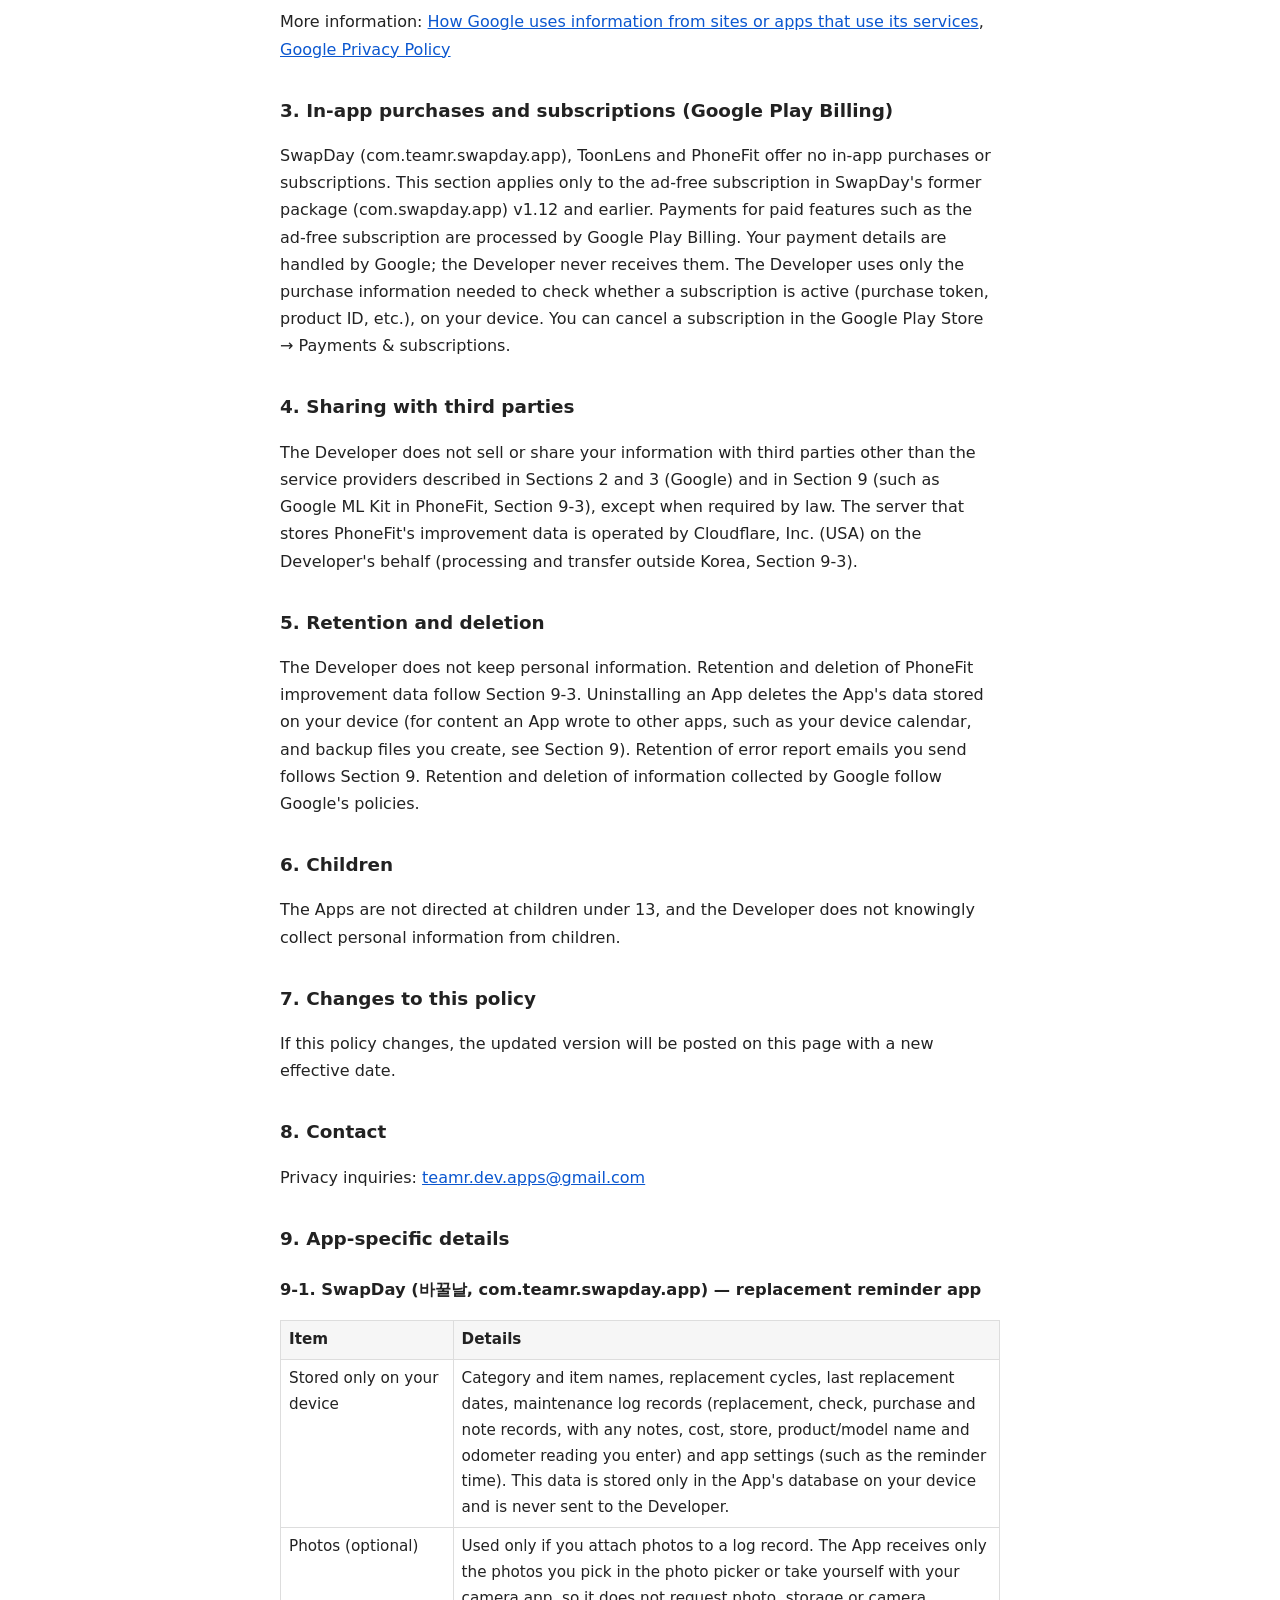
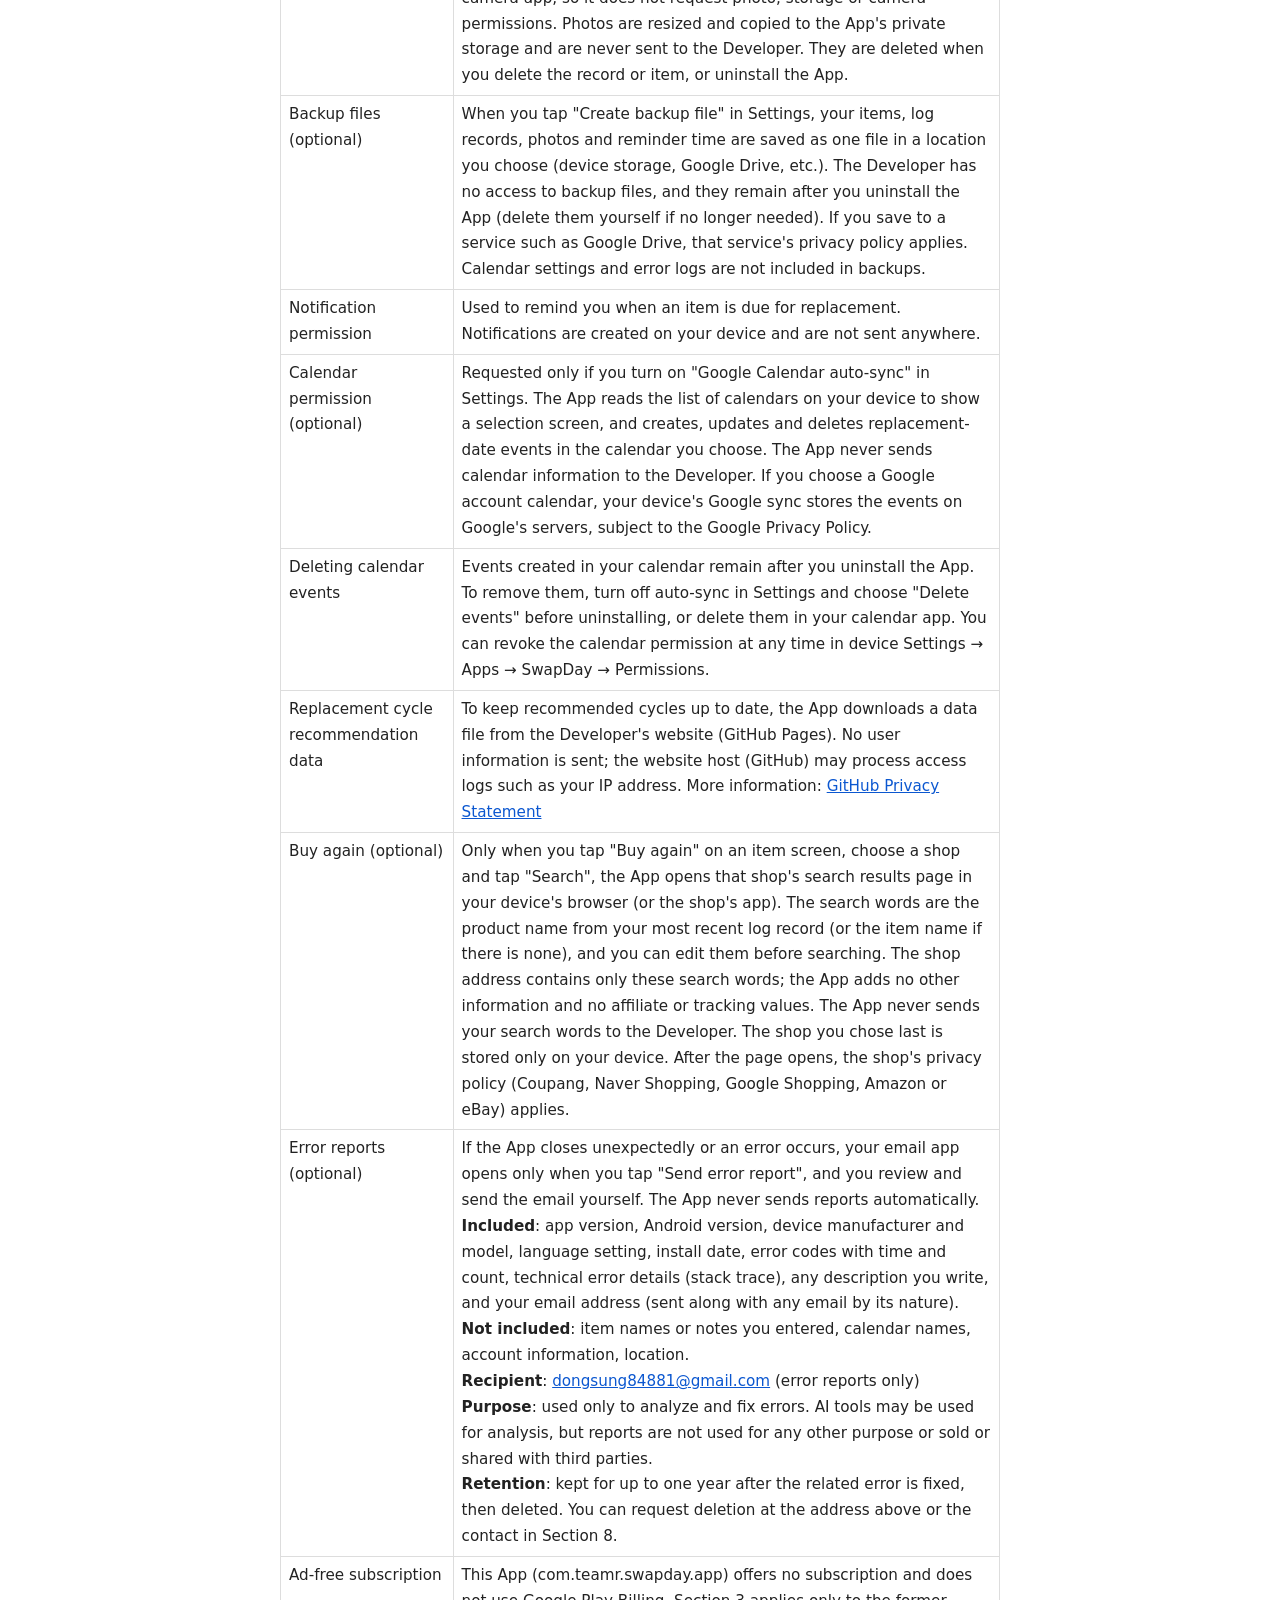
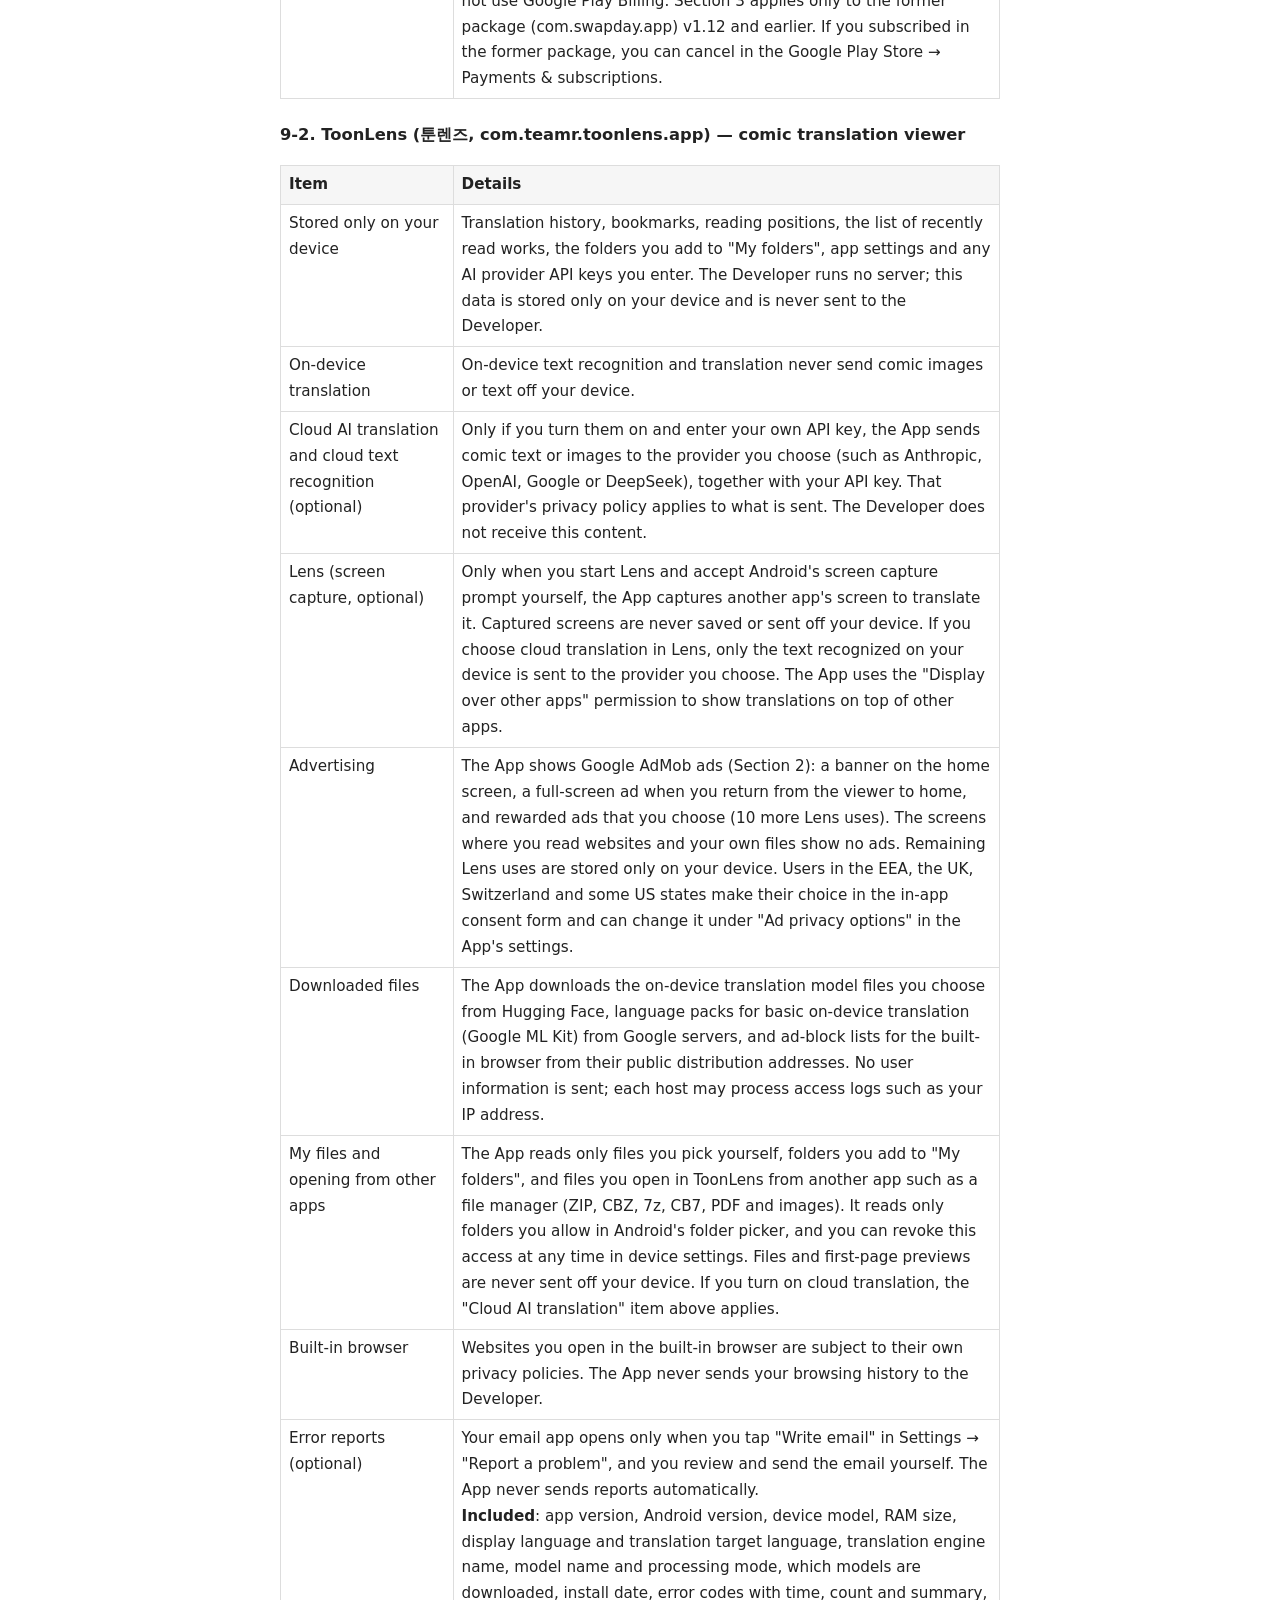
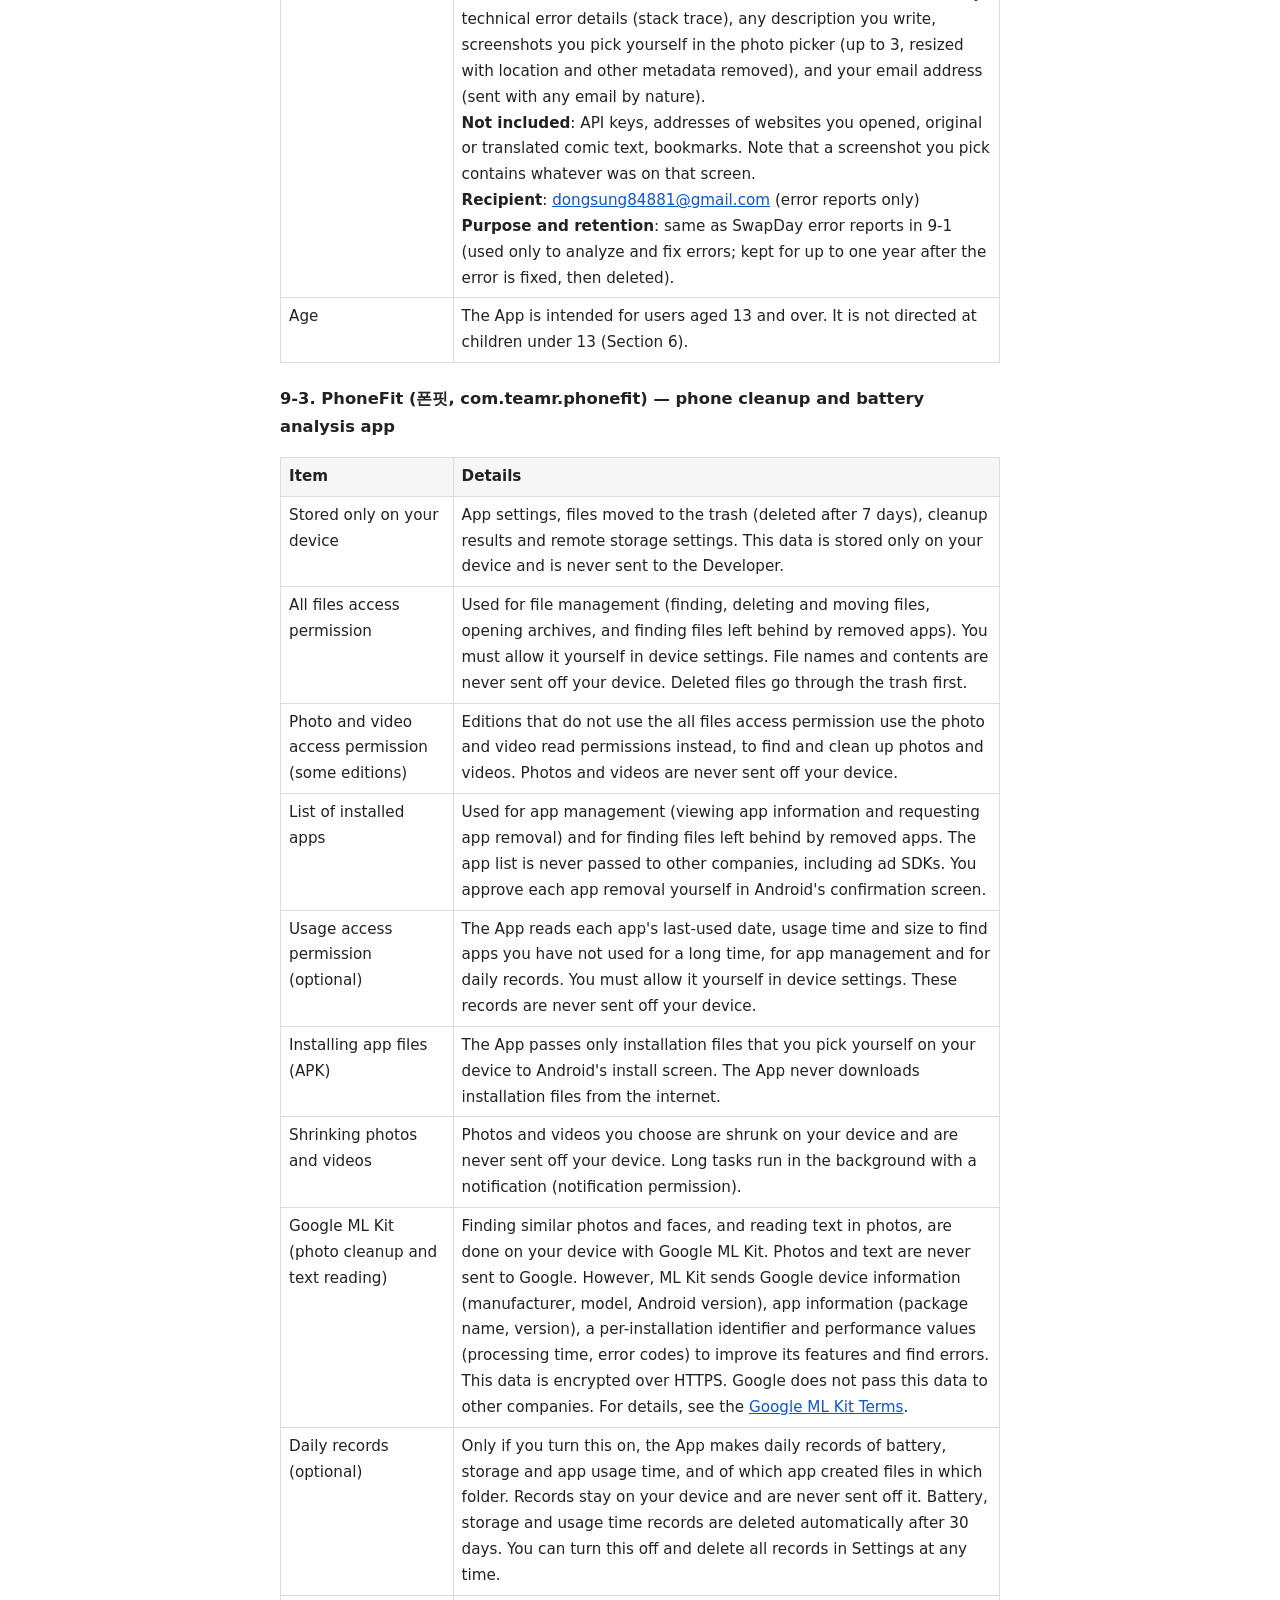
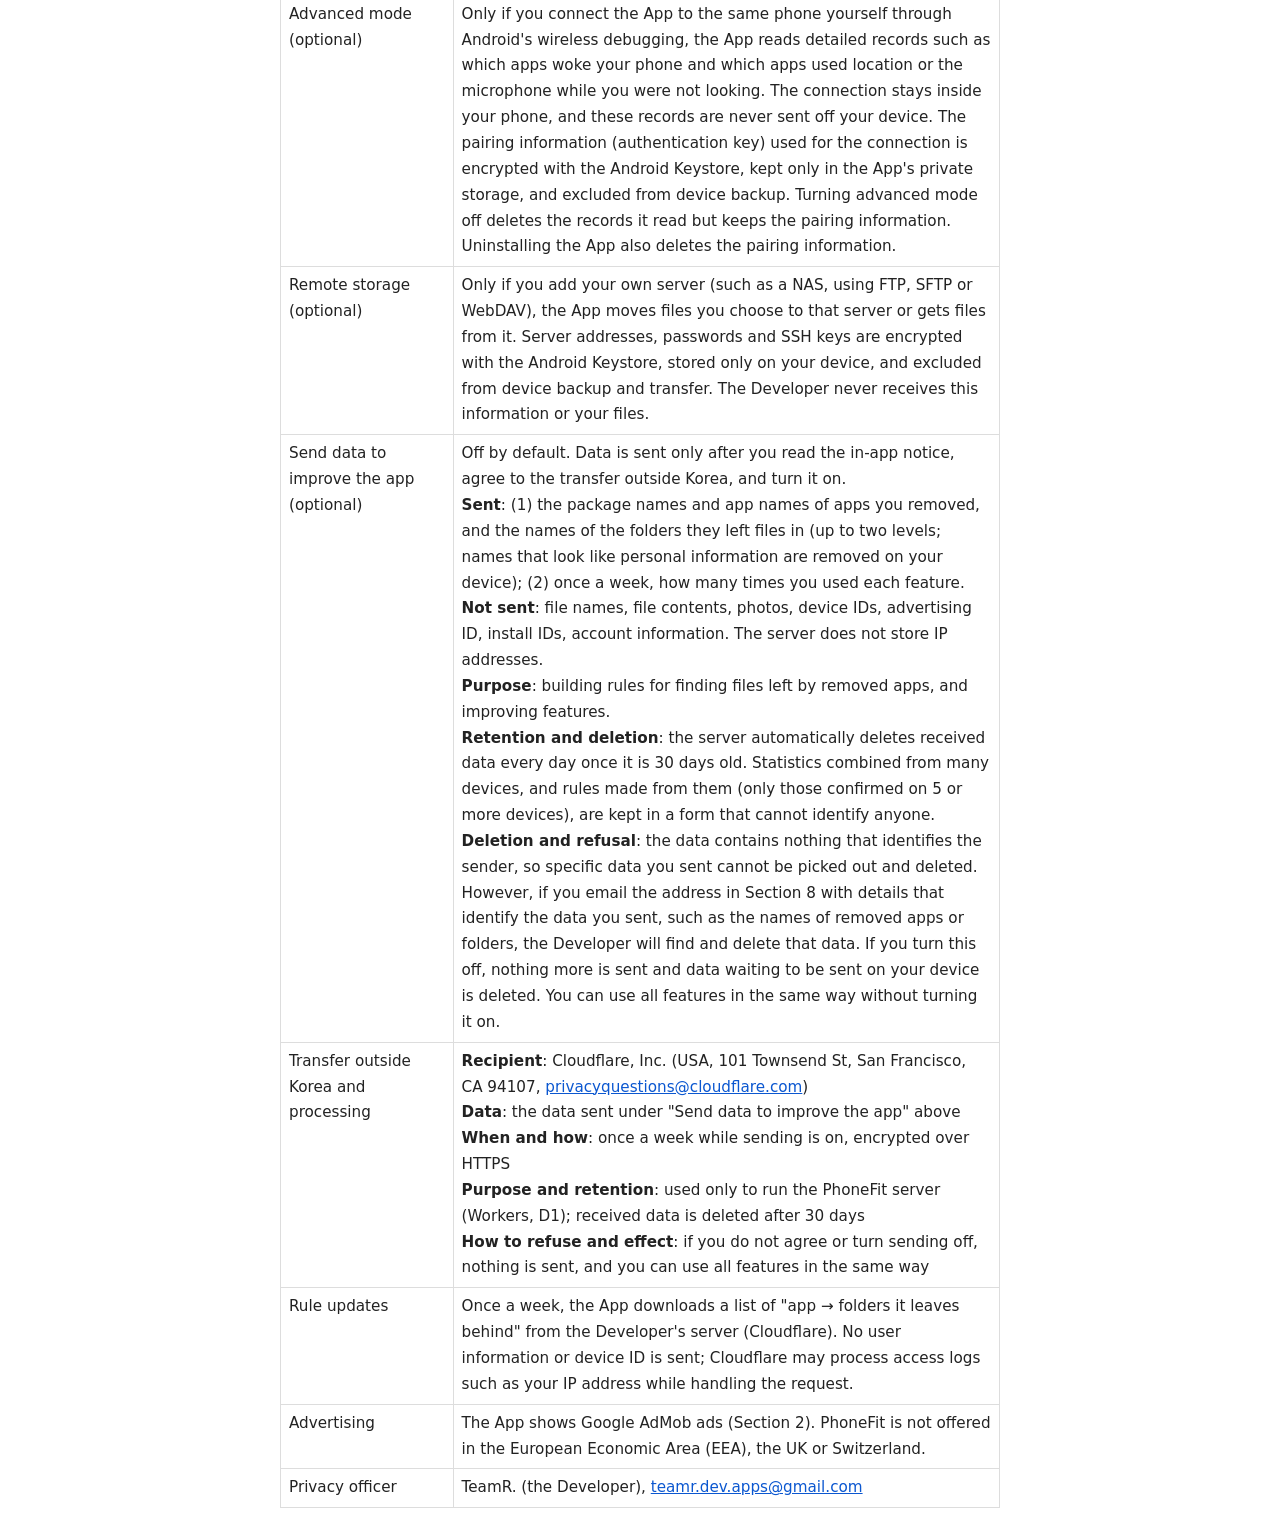
==== commit 1db2fef2: "Privacy: ToonLens age 13 and over (matches Play target audience)" ====
--- a/privacy.html
+++ b/privacy.html
@@ -1,243 +1,243 @@
-<!doctype html>
-<html lang="ko">
-<head>
-<meta charset="utf-8">
-<meta name="viewport" content="width=device-width, initial-scale=1">
-<title>개인정보처리방침 / Privacy Policy</title>
-<style>
-  body { font-family: system-ui, -apple-system, "Malgun Gothic", sans-serif; max-width: 720px; margin: 0 auto; padding: 32px 16px; line-height: 1.7; color: #222; background: #fff; }
-  h1 { font-size: 1.6rem; }
-  h2 { font-size: 1.15rem; margin-top: 32px; }
-  h3 { font-size: 1.02rem; margin-top: 22px; }
-  a { color: #0b57d0; }
-  .muted { color: #666; font-size: .9rem; }
-  .lang { margin: 8px 0 24px; }
-  table { border-collapse: collapse; width: 100%; font-size: .95rem; }
-  th, td { border: 1px solid #ddd; padding: 6px 8px; text-align: left; vertical-align: top; }
-  th { background: #f6f6f6; }
-</style>
-</head>
-<body>
-<p class="lang"><a href="#ko">한국어</a> · <a href="#en">English</a></p>
-
-<!-- ============================== 한국어 ============================== -->
-<section id="ko" lang="ko">
-<h1>개인정보처리방침</h1>
-<p class="muted">시행일: 2026년 11월 20일 (최초 시행 2026년 10월 11일)</p>
-
-<p>TeamR.(이하 "개발자")는 개발자가 Google Play에 배포하는 앱(이하 "앱")을 이용하는 사용자의 개인정보를 중요하게 생각하며, 관련 법령을 준수합니다. 1~8항은 개발자의 모든 앱에 공통으로 적용되며, 9항에는 앱별로 추가되는 내용을 안내합니다.</p>
-
-<h2>1. 개발자가 직접 수집하는 정보</h2>
-<p>개발자는 이름, 이메일, 전화번호 등 사용자를 직접 식별할 수 있는 개인정보를 별도로 수집하거나 서버에 저장하지 않습니다. 앱 안에서 입력한 데이터는 사용자의 기기에만 저장됩니다. 사용자가 직접 오류 보고 메일을 보내는 경우는 9항에서 안내합니다. 사용자가 폰핏의 "개선 자료 보내기"를 켠 경우에만, 개발자 서버가 사용자를 알아볼 수 없는 사용 자료를 받습니다(9-3항).</p>
-
-<h2>2. 광고 (Google AdMob)</h2>
-<p>앱은 무료 제공을 위해 Google AdMob 광고를 표시할 수 있습니다. AdMob은 광고 제공·측정·부정 방지를 위해 다음 정보를 수집·이용할 수 있습니다.</p>
-<ul>
-  <li>광고 ID(Android Advertising ID)</li>
-  <li>기기 정보(기종, OS 버전, 언어 등), 대략적인 위치(IP 기반)</li>
-  <li>광고 상호작용 정보(노출, 클릭 등)</li>
-</ul>
-<p>유럽경제지역(EEA)·영국 등 동의가 필요한 지역에서는 앱 실행 시 동의 화면을 통해 맞춤 광고 여부를 선택할 수 있습니다. 기기 설정 → Google → 광고에서 광고 ID를 재설정하거나 맞춤 광고를 해제할 수 있습니다. 바꿀날 이전 패키지(com.swapday.app) v1.12 이하에서는 광고 제거 구독을 이용하는 동안 광고가 표시되지 않습니다.</p>
-<p>자세한 내용: <a href="https://policies.google.com/technologies/partner-sites">Google 파트너 사이트 데이터 사용 방식</a>, <a href="https://policies.google.com/privacy">Google 개인정보처리방침</a></p>
-
-<h2>3. 인앱 결제·구독 (Google Play 결제)</h2>
-<p>바꿀날(com.teamr.swapday.app), 툰렌즈, 폰핏은 인앱 결제와 구독을 제공하지 않습니다. 이 항은 바꿀날 이전 패키지(com.swapday.app) v1.12 이하의 광고 제거 구독에만 적용됩니다. 광고 제거 구독 등 유료 기능 결제는 Google Play 결제 시스템을 통해 처리됩니다. 결제 수단 정보는 Google이 처리하며 개발자는 이를 받지 않습니다. 개발자는 구독 유효 여부 확인에 필요한 구매 정보(구매 토큰, 상품 ID 등)만 기기 안에서 이용합니다. 구독 해지는 Google Play 스토어 → 결제 및 정기 결제에서 할 수 있습니다.</p>
-
-<h2>4. 제3자 제공</h2>
-<p>개발자는 2·3항의 서비스 제공사(Google), 9항에서 안내하는 서비스(폰핏의 Google ML Kit 등, 9-3항) 외에 사용자 정보를 제3자에게 판매하거나 제공하지 않습니다. 단, 법령에 따른 요청이 있는 경우는 예외로 합니다. 폰핏의 개선 자료를 보관하는 서버 운영은 Cloudflare, Inc.(미국)에 맡깁니다(처리 위탁·국외 이전, 9-3항).</p>
-
-<h2>5. 보관 및 삭제</h2>
-<p>개발자는 개인정보를 별도로 보관하지 않습니다. 폰핏 개선 자료의 보관 기간과 파기 방법은 9-3항을 따릅니다. 앱을 삭제하면 기기에 저장된 앱 데이터도 함께 삭제됩니다(앱이 기기 캘린더 등 다른 앱에 기록한 내용과 사용자가 만든 백업 파일은 9항 참고). 사용자가 보낸 오류 보고 메일의 보관 기간은 9항을 따릅니다. Google이 수집한 정보의 보관·삭제는 Google 정책을 따릅니다.</p>
-
-<h2>6. 아동</h2>
-<p>앱은 만 13세 미만 아동을 주 대상으로 하지 않으며, 아동의 개인정보를 고의로 수집하지 않습니다.</p>
-
-<h2>7. 방침 변경</h2>
-<p>이 방침이 변경되면 이 페이지에 게시하고 시행일을 갱신합니다.</p>
-
-<h2>8. 문의</h2>
-<p>개인정보 관련 문의: <a href="mailto:teamr.dev.apps@gmail.com">teamr.dev.apps@gmail.com</a></p>
-
-<h2>9. 앱별 안내</h2>
-
-<h3>9-1. 바꿀날 (SwapDay, com.teamr.swapday.app) — 교체 주기 알림 앱</h3>
-<table>
-  <tr><th style="width:24%">항목</th><th>내용</th></tr>
-  <tr><td>기기에만 저장되는 정보</td><td>사용자가 입력한 분류·항목 이름, 교체 주기, 마지막 교체일, 관리 기록(교체·점검·구매·메모 기록과 여기에 적은 메모, 비용, 구매처, 제품명·모델명, 주행거리), 앱 설정(알림 시각 등). 기기 안의 앱 데이터베이스에만 저장되며 개발자에게 전송되지 않습니다.</td></tr>
-  <tr><td>사진 (선택)</td><td>사용자가 관리 기록에 사진을 붙이는 경우에만 사용합니다. 사진 선택기에서 사용자가 고른 사진 또는 카메라 앱으로 직접 찍은 사진만 받으며, 이를 위해 사진·저장공간·카메라 권한을 요청하지 않습니다. 사진은 크기를 줄여 앱 전용 저장공간에 복사되고, 개발자에게 전송되지 않습니다. 기록이나 항목을 지우거나 앱을 삭제하면 함께 삭제됩니다.</td></tr>
-  <tr><td>백업 파일 (선택)</td><td>사용자가 설정에서 "백업 파일 만들기"를 누르면 항목·관리 기록·사진·알림 시각을 파일 하나로 만들어 사용자가 고른 위치(기기 저장공간, Google 드라이브 등)에 저장합니다. 개발자는 백업 파일에 접근하지 않으며, 앱을 삭제해도 백업 파일은 남습니다(필요 없으면 직접 삭제하세요). Google 드라이브 등에 저장하면 해당 서비스의 개인정보처리방침을 따릅니다. 캘린더 설정과 오류 기록은 백업에 포함되지 않습니다.</td></tr>
-  <tr><td>알림 권한</td><td>교체 시기가 다가온 항목을 알리기 위해 사용합니다. 알림은 기기 안에서만 만들어지며 외부로 전송되지 않습니다.</td></tr>
-  <tr><td>캘린더 권한 (선택)</td><td>사용자가 설정에서 "구글 캘린더 자동 동기화"를 켠 경우에만 요청합니다. 기기의 캘린더 목록을 읽어 선택 화면에 보여주고, 사용자가 고른 캘린더에 교체 예정일 일정을 만들고 고치고 지웁니다. 앱이 개발자에게 캘린더 정보를 보내지 않습니다. 사용자가 Google 계정 캘린더를 고르면 기기의 Google 동기화로 일정이 Google 서버에 저장되며, 이는 Google 개인정보처리방침을 따릅니다.</td></tr>
-  <tr><td>캘린더 일정 삭제</td><td>앱을 삭제해도 캘린더에 만들어진 일정은 남습니다. 지우려면 앱 삭제 전에 설정 → 자동 동기화 끄기 → "일정 삭제"를 선택하거나, 캘린더 앱에서 직접 지우세요. 캘린더 권한은 기기 설정 → 앱 → 바꿀날 → 권한에서 언제든 철회할 수 있습니다.</td></tr>
-  <tr><td>교체 주기 추천 데이터</td><td>추천 주기를 최신으로 유지하기 위해 앱이 개발자 웹사이트(GitHub Pages)에서 데이터 파일을 내려받습니다. 이때 사용자 정보는 보내지 않으며, 웹사이트 운영사(GitHub)가 접속 기록(IP 주소 등)을 처리할 수 있습니다. 자세한 내용: <a href="https://docs.github.com/site-policy/privacy-policies/github-general-privacy-statement">GitHub 개인정보처리방침</a></td></tr>
-  <tr><td>다시 사기 (선택)</td><td>사용자가 항목 화면에서 "다시 사기"를 누르고 쇼핑몰을 고른 뒤 "검색"을 누를 때만, 기기의 브라우저(또는 쇼핑몰 앱)로 그 쇼핑몰의 검색 결과 페이지를 엽니다. 검색어는 가장 최근 관리 기록의 제품명(없으면 항목 이름)이며, 사용자가 검색 전에 고칠 수 있습니다. 쇼핑몰 주소에는 이 검색어만 들어가며, 다른 정보나 제휴·추적 값은 넣지 않습니다. 앱은 검색어를 개발자에게 보내지 않습니다. 마지막으로 고른 쇼핑몰은 기기에만 저장됩니다. 페이지가 열린 뒤의 정보 처리는 그 쇼핑몰(쿠팡, 네이버 쇼핑, Google 쇼핑, Amazon, eBay)의 개인정보처리방침을 따릅니다.</td></tr>
-  <tr><td>오류 보고 (선택)</td><td>앱이 예기치 않게 종료되거나 오류가 생기면 사용자가 "오류 보고 보내기"를 누를 때만 기기의 메일 앱이 열리고, 사용자가 내용을 확인한 뒤 직접 보냅니다. 앱이 자동으로 보내지 않습니다.<br>
-  <b>포함되는 정보</b>: 앱 버전, Android 버전, 제조사·기기 모델, 언어 설정, 설치일, 오류 코드·발생 시각·횟수, 오류 기술 정보(스택 트레이스), 사용자가 직접 적은 설명, 그리고 메일을 보내는 사용자의 이메일 주소(메일 발송 특성상 함께 전달됨).<br>
-  <b>포함되지 않는 정보</b>: 사용자가 입력한 항목 이름·메모, 캘린더 이름, 계정 정보, 위치.<br>
-  <b>받는 주소</b>: <a href="mailto:dongsung84881@gmail.com">dongsung84881@gmail.com</a> (오류 보고 전용)<br>
-  <b>이용 목적</b>: 오류 원인 분석과 수정에만 사용합니다. 분석에 AI 도구를 사용할 수 있으나, 다른 목적으로 이용하거나 제3자에게 판매·제공하지 않습니다.<br>
-  <b>보관 기간</b>: 해당 오류를 해결한 뒤 최대 1년간 보관하고 삭제합니다. 삭제를 원하면 위 주소 또는 8항 문의처로 요청할 수 있습니다.</td></tr>
-  <tr><td>광고 제거 구독</td><td>이 앱(com.teamr.swapday.app)은 구독을 제공하지 않으며 Google Play 결제를 사용하지 않습니다. 3항은 이전 패키지(com.swapday.app) v1.12 이하에만 적용됩니다. 이전 패키지에서 구독했다면 Google Play 스토어 → 결제 및 정기 결제에서 해지할 수 있습니다.</td></tr>
-</table>
-<h3>9-2. 툰렌즈 (ToonLens, com.teamr.toonlens.app) — 만화 번역 뷰어</h3>
-<table>
-  <tr><th style="width:24%">항목</th><th>내용</th></tr>
-  <tr><td>기기에만 저장되는 정보</td><td>번역 기록, 즐겨찾기, 읽은 위치, 최근 읽은 작품 목록, "내 폴더"에 등록한 폴더 목록, 앱 설정, 사용자가 넣은 AI 업체 API 키. 개발자는 서버를 운영하지 않으며, 이 정보는 기기 안에만 저장되고 개발자에게 전송되지 않습니다.</td></tr>
-  <tr><td>기기 내 번역</td><td>기기 내 번역(글자 인식·번역)은 만화 이미지와 글자를 기기 밖으로 보내지 않습니다.</td></tr>
-  <tr><td>클라우드 AI 번역·클라우드 글자 인식 (선택)</td><td>사용자가 직접 켜고 자신의 API 키를 넣은 경우에만, 만화의 글자 또는 이미지를 사용자가 고른 업체(Anthropic, OpenAI, Google, DeepSeek 등)로 보냅니다. 요청에는 사용자의 API 키가 함께 전달됩니다. 보낸 내용에는 해당 업체의 개인정보처리방침이 적용됩니다. 개발자는 이 내용을 받지 않습니다.</td></tr>
-  <tr><td>렌즈 (화면 캡처, 선택)</td><td>사용자가 렌즈를 시작하고 Android의 화면 캡처 동의를 직접 누른 경우에만 다른 앱의 화면을 캡처해 번역합니다. 캡처한 화면은 저장하지 않고 기기 밖으로 보내지 않습니다. 렌즈에서 클라우드 번역을 고르면 기기에서 읽은 글자만 사용자가 고른 업체로 보냅니다. 번역 결과를 다른 앱 위에 보이기 위해 "다른 앱 위에 표시" 권한을 사용합니다.</td></tr>
-  <tr><td>광고</td><td>Google AdMob 광고를 보여 줍니다(2항): 홈 화면 배너, 뷰어에서 홈으로 돌아갈 때의 전면 광고, 사용자가 고른 보상형 광고(렌즈 횟수 +10회). 웹 사이트와 내 파일을 읽는 화면에는 광고가 없습니다. 렌즈 남은 횟수는 기기에만 저장합니다. 유럽경제지역·영국·스위스와 미국 일부 주 사용자는 앱 안 동의 화면에서 선택하며, 앱 설정의 "광고 개인정보 옵션"에서 선택을 바꿀 수 있습니다.</td></tr>
-  <tr><td>내려받는 파일</td><td>사용자가 고른 기기 내 번역 모델 파일은 Hugging Face에서, 기기 내 기본 번역(Google ML Kit)의 언어 팩은 Google 서버에서, 내장 브라우저 광고 차단 목록은 공개 배포 주소에서 앱이 직접 받습니다. 이때 사용자 정보는 보내지 않으며, 각 배포처가 접속 기록(IP 주소 등)을 처리할 수 있습니다.</td></tr>
-  <tr><td>내 파일·다른 앱에서 열기</td><td>사용자가 직접 고른 파일, "내 폴더"에 등록한 폴더, 다른 앱(파일 관리자 등)에서 툰렌즈로 연 파일(ZIP·CBZ·7z·CB7·PDF·이미지)만 읽습니다. 폴더는 Android의 폴더 선택 화면에서 사용자가 허락한 곳만 읽으며, 권한은 기기 설정에서 언제든 거둘 수 있습니다. 파일과 첫 쪽 미리보기는 기기 밖으로 보내지 않습니다. 단, 사용자가 클라우드 번역을 켜면 위 "클라우드 AI 번역" 항목과 같이 처리됩니다.</td></tr>
-  <tr><td>내장 브라우저</td><td>사용자가 내장 브라우저로 연 웹사이트의 정보 처리는 그 웹사이트의 개인정보처리방침을 따릅니다. 앱은 방문 기록을 개발자에게 보내지 않습니다.</td></tr>
-  <tr><td>오류 보고 (선택)</td><td>사용자가 설정 → "문제 알리기"에서 "메일 쓰기"를 누를 때만 기기의 메일 앱이 열리고, 사용자가 내용을 확인한 뒤 직접 보냅니다. 앱이 자동으로 보내지 않습니다.<br>
-  <b>포함되는 정보</b>: 앱 버전, Android 버전, 기기 모델, RAM 크기, 화면 언어·번역 대상 언어, 번역 엔진 이름·모델 이름·처리 방식, 받은 모델 유무, 설치일, 오류 코드·발생 시각·횟수·요약, 오류 기술 정보(스택 트레이스), 사용자가 직접 적은 설명, 사용자가 사진 선택기에서 직접 고른 화면 이미지(최대 3장, 크기를 줄이고 위치 등 메타데이터를 지움), 그리고 메일을 보내는 사용자의 이메일 주소(메일 발송 특성상 함께 전달됨).<br>
-  <b>포함되지 않는 정보</b>: API 키, 연 웹사이트 주소, 만화의 원문·번역문, 북마크. 단, 사용자가 고른 화면 이미지에는 그 화면에 보이던 내용이 그대로 들어갑니다.<br>
-  <b>받는 주소</b>: <a href="mailto:dongsung84881@gmail.com">dongsung84881@gmail.com</a> (오류 보고 전용)<br>
-  <b>이용 목적·보관 기간</b>: 9-1 바꿀날의 오류 보고와 같습니다(오류 원인 분석과 수정에만 사용, 해결 뒤 최대 1년 보관 후 삭제).</td></tr>
-  <tr><td>이용 연령</td><td>만 18세 이상 사용자를 대상으로 합니다.</td></tr>
-</table>
-<h3>9-3. 폰핏 (PhoneFit, com.teamr.phonefit) — 폰 정리·배터리 분석 앱</h3>
-<table>
-  <tr><th style="width:24%">항목</th><th>내용</th></tr>
-  <tr><td>기기에만 저장되는 정보</td><td>앱 설정, 휴지통에 옮긴 파일(7일 뒤 지움), 정리 결과, 원격 저장소 설정. 이 정보는 기기 안에만 저장되고 개발자에게 전송되지 않습니다.</td></tr>
-  <tr><td>모든 파일 접근 권한</td><td>파일 관리(파일 찾기·지우기·옮기기, 압축 파일 열기, 지운 앱이 남긴 파일 찾기)에 사용합니다. 사용자가 기기 설정에서 직접 허락해야 하며, 파일 이름과 내용은 기기 밖으로 보내지 않습니다. 지우는 파일은 휴지통을 거칩니다.</td></tr>
-  <tr><td>사진·동영상 접근 권한 (일부 판)</td><td>모든 파일 접근 권한을 쓰지 않는 판에서는 대신 사진·동영상 읽기 권한으로 사진과 동영상을 찾고 정리합니다. 사진과 동영상은 기기 밖으로 보내지 않습니다.</td></tr>
-  <tr><td>설치된 앱 목록</td><td>앱 관리(앱 정보 보기, 앱 지우기 요청)와 지운 앱이 남긴 파일 찾기에 사용합니다. 앱 목록은 광고 SDK 등 다른 회사로 보내지 않습니다. 앱 지우기는 Android의 확인 화면에서 사용자가 직접 승인합니다.</td></tr>
-  <tr><td>사용 기록 접근 권한 (선택)</td><td>앱별 마지막 사용일·사용 시간과 앱 크기를 읽어 오래 쓰지 않은 앱 찾기, 앱 관리, 기록 모으기에 사용합니다. 사용자가 기기 설정에서 직접 허락해야 합니다. 읽은 기록은 기기 밖으로 보내지 않습니다.</td></tr>
-  <tr><td>앱 설치 파일(APK) 설치</td><td>사용자가 기기 안에서 직접 고른 설치 파일만 Android 설치 화면으로 넘깁니다. 앱이 설치 파일을 인터넷에서 받지 않습니다.</td></tr>
-  <tr><td>사진·동영상 줄이기</td><td>사용자가 고른 사진·동영상을 기기 안에서 줄입니다. 사진과 동영상은 기기 밖으로 보내지 않습니다. 긴 작업은 알림과 함께 백그라운드에서 진행합니다(알림 권한).</td></tr>
-  <tr><td>Google ML Kit (사진 정리·글자 읽기)</td><td>비슷한 사진·얼굴 찾기와 사진 속 글자 읽기는 Google ML Kit으로 기기 안에서 합니다. 사진과 글자는 Google로 보내지 않습니다. 다만 ML Kit은 기능 개선과 오류 확인을 위해 기기 정보(제조사·모델·Android 버전), 앱 정보(패키지 이름·버전), 설치별 식별자, 성능 값(처리 시간, 오류 코드)을 Google로 보냅니다. 전송은 HTTPS로 암호화합니다. Google은 이 자료를 다른 회사에 넘기지 않습니다. 자세한 내용은 <a href="https://developers.google.com/ml-kit/terms">Google ML Kit 약관</a>을 따릅니다.</td></tr>
-  <tr><td>기록 모으기 (선택)</td><td>사용자가 켠 경우에만 하루 1번 배터리·저장공간·앱 사용 시간 기록과 "어떤 앱이 어떤 폴더에 파일을 만들었는지" 기록을 만듭니다. 기록은 기기 안에만 두고 기기 밖으로 보내지 않습니다. 배터리·저장공간·사용 시간 기록은 30일 뒤 저절로 지웁니다. 설정에서 언제든 끄고 모든 기록을 지울 수 있습니다.</td></tr>
-  <tr><td>고급 모드 (선택)</td><td>사용자가 Android의 무선 디버깅으로 앱을 같은 폰에 직접 연결한 경우에만, 폰을 깨운 앱과 사용자가 보지 않는 동안 위치·마이크를 쓴 앱 등 자세한 기록을 읽습니다. 연결은 폰 안에서만 이루어지며, 읽은 기록은 기기 밖으로 보내지 않습니다. 연결에 쓰는 페어링 정보(인증 키)는 Android 키 저장소로 암호화해 앱 전용 저장공간에만 두고, 기기 백업에서 뺍니다. 고급 모드를 끄면 읽은 기록은 지우고 페어링 정보는 남깁니다. 앱을 지우면 페어링 정보도 함께 지워집니다.</td></tr>
-  <tr><td>원격 저장소 (선택)</td><td>사용자가 자신의 서버(NAS 등, FTP·SFTP·WebDAV)를 등록한 경우에만 사용자가 고른 파일을 그 서버로 옮기거나 그 서버에서 받습니다. 서버 주소와 암호·SSH 키는 Android 키 저장소로 암호화해 기기에만 저장하고, 기기 백업·이전에서 뺍니다. 개발자는 이 정보와 파일을 받지 않습니다.</td></tr>
-  <tr><td>개선 자료 보내기 (선택)</td><td>기본값은 꺼짐입니다. 사용자가 앱 안 안내를 읽고 국외 이전에 동의한 뒤 켠 경우에만 보냅니다.<br>
-  <b>보내는 정보</b>: ① 사용자가 지운 앱의 패키지 이름·앱 이름과, 그 앱이 파일을 남긴 폴더 이름(위 2단계까지, 개인 정보처럼 보이는 이름은 기기에서 뺌) ② 1주에 1번, 기능별 사용 횟수.<br>
-  <b>보내지 않는 정보</b>: 파일 이름, 파일 내용, 사진, 기기 ID, 광고 ID, 설치 번호, 계정 정보. 서버는 IP 주소를 저장하지 않습니다.<br>
-  <b>이용 목적</b>: 지운 앱이 남긴 파일을 찾는 규칙 만들기, 기능 개선.<br>
-  <b>보관 기간·파기</b>: 서버는 받은 자료를 30일 뒤 매일 자동으로 지웁니다. 여러 기기의 자료를 합친 통계와 그 통계로 만든 규칙(5대 이상의 기기에서 확인된 것만)은 개인을 알아볼 수 없는 형태로 계속 보관합니다.<br>
-  <b>지우기와 거부</b>: 자료에 보낸 사람을 알아보는 값이 없어서 보낸 자료를 골라 지울 수 없습니다. 다만 지운 앱 이름이나 폴더 이름처럼 보낸 자료를 알아볼 수 있는 정보를 8항의 메일로 알려 주면, 개발자가 그 자료를 찾아 지웁니다. 보내기를 끄면 그 뒤로 보내지 않고, 기기에 쌓인 보낼 자료를 지웁니다. 켜지 않아도 모든 기능을 똑같이 쓸 수 있습니다.</td></tr>
-  <tr><td>국외 이전·처리 위탁</td><td><b>받는 자</b>: Cloudflare, Inc. (미국, 101 Townsend St, San Francisco, CA 94107, <a href="mailto:privacyquestions@cloudflare.com">privacyquestions@cloudflare.com</a>)<br>
-  <b>이전 항목</b>: 위 "개선 자료 보내기"의 보내는 정보<br>
-  <b>이전 시기·방법</b>: 보내기를 켠 경우 1주에 1번, HTTPS로 암호화해 인터넷으로 보냄<br>
-  <b>이용 목적·보유 기간</b>: 폰핏 서버(Workers, D1) 운영에만 쓰며, 받은 자료는 30일 뒤 지움<br>
-  <b>거부 방법·효과</b>: 동의하지 않거나 보내기를 끄면 보내지 않으며, 모든 기능을 똑같이 쓸 수 있음</td></tr>
-  <tr><td>규칙 받기</td><td>앱은 1주에 1번 개발자 서버(Cloudflare)에서 "앱 → 남기는 폴더" 명단을 받습니다. 이때 사용자 정보와 기기 ID는 보내지 않으며, Cloudflare가 요청을 처리하면서 접속 기록(IP 주소 등)을 처리할 수 있습니다.</td></tr>
-  <tr><td>광고</td><td>Google AdMob 광고를 보여 줍니다(2항). 폰핏은 유럽 경제 지역(EEA)·영국·스위스에는 제공하지 않습니다.</td></tr>
-  <tr><td>개인정보 보호책임자</td><td>TeamR. (개발자), <a href="mailto:teamr.dev.apps@gmail.com">teamr.dev.apps@gmail.com</a></td></tr>
-</table>
-
-</section>
-
-<hr>
-
-<!-- ============================== English ============================== -->
-<section id="en" lang="en">
-<h1>Privacy Policy</h1>
-<p class="muted">Effective date: November 20, 2026 (first effective October 11, 2026)</p>
-
-<p>TeamR. (the "Developer") values the privacy of users of the apps the Developer publishes on Google Play (the "Apps") and complies with applicable laws. Sections 1–8 apply to all Apps. Section 9 describes additional details for each App.</p>
-
-<h2>1. Information the Developer collects directly</h2>
-<p>The Developer does not collect or store on any server personally identifiable information such as your name, email address or phone number. Data you enter in the Apps is stored only on your device. Error reports you choose to send by email are described in Section 9. Only if you turn on "Send data to improve the app" in PhoneFit, the Developer's server receives usage data that cannot identify you (Section 9-3).</p>
-
-<h2>2. Advertising (Google AdMob)</h2>
-<p>The Apps may show ads through Google AdMob to remain free. AdMob may collect and use the following information to serve and measure ads and to prevent fraud:</p>
-<ul>
-  <li>Advertising ID (Android Advertising ID)</li>
-  <li>Device information (model, OS version, language, etc.) and approximate location (based on IP address)</li>
-  <li>Ad interaction data (impressions, clicks, etc.)</li>
-</ul>
-<p>In regions that require consent, such as the European Economic Area (EEA) and the UK, a consent form is shown so you can choose whether to receive personalized ads. You can reset your Advertising ID or opt out of personalized ads in your device settings → Google → Ads. In SwapDay's former package (com.swapday.app) v1.12 and earlier, no ads are shown while you have an active ad-free subscription.</p>
-<p>More information: <a href="https://policies.google.com/technologies/partner-sites">How Google uses information from sites or apps that use its services</a>, <a href="https://policies.google.com/privacy">Google Privacy Policy</a></p>
-
-<h2>3. In-app purchases and subscriptions (Google Play Billing)</h2>
-<p>SwapDay (com.teamr.swapday.app), ToonLens and PhoneFit offer no in-app purchases or subscriptions. This section applies only to the ad-free subscription in SwapDay's former package (com.swapday.app) v1.12 and earlier. Payments for paid features such as the ad-free subscription are processed by Google Play Billing. Your payment details are handled by Google; the Developer never receives them. The Developer uses only the purchase information needed to check whether a subscription is active (purchase token, product ID, etc.), on your device. You can cancel a subscription in the Google Play Store → Payments &amp; subscriptions.</p>
-
-<h2>4. Sharing with third parties</h2>
-<p>The Developer does not sell or share your information with third parties other than the service providers described in Sections 2 and 3 (Google) and in Section 9 (such as Google ML Kit in PhoneFit, Section 9-3), except when required by law. The server that stores PhoneFit's improvement data is operated by Cloudflare, Inc. (USA) on the Developer's behalf (processing and transfer outside Korea, Section 9-3).</p>
-
-<h2>5. Retention and deletion</h2>
-<p>The Developer does not keep personal information. Retention and deletion of PhoneFit improvement data follow Section 9-3. Uninstalling an App deletes the App's data stored on your device (for content an App wrote to other apps, such as your device calendar, and backup files you create, see Section 9). Retention of error report emails you send follows Section 9. Retention and deletion of information collected by Google follow Google's policies.</p>
-
-<h2>6. Children</h2>
-<p>The Apps are not directed at children under 13, and the Developer does not knowingly collect personal information from children.</p>
-
-<h2>7. Changes to this policy</h2>
-<p>If this policy changes, the updated version will be posted on this page with a new effective date.</p>
-
-<h2>8. Contact</h2>
-<p>Privacy inquiries: <a href="mailto:teamr.dev.apps@gmail.com">teamr.dev.apps@gmail.com</a></p>
-
-<h2>9. App-specific details</h2>
-
-<h3>9-1. SwapDay (바꿀날, com.teamr.swapday.app) — replacement reminder app</h3>
-<table>
-  <tr><th style="width:24%">Item</th><th>Details</th></tr>
-  <tr><td>Stored only on your device</td><td>Category and item names, replacement cycles, last replacement dates, maintenance log records (replacement, check, purchase and note records, with any notes, cost, store, product/model name and odometer reading you enter) and app settings (such as the reminder time). This data is stored only in the App's database on your device and is never sent to the Developer.</td></tr>
-  <tr><td>Photos (optional)</td><td>Used only if you attach photos to a log record. The App receives only the photos you pick in the photo picker or take yourself with your camera app, so it does not request photo, storage or camera permissions. Photos are resized and copied to the App's private storage and are never sent to the Developer. They are deleted when you delete the record or item, or uninstall the App.</td></tr>
-  <tr><td>Backup files (optional)</td><td>When you tap "Create backup file" in Settings, your items, log records, photos and reminder time are saved as one file in a location you choose (device storage, Google Drive, etc.). The Developer has no access to backup files, and they remain after you uninstall the App (delete them yourself if no longer needed). If you save to a service such as Google Drive, that service's privacy policy applies. Calendar settings and error logs are not included in backups.</td></tr>
-  <tr><td>Notification permission</td><td>Used to remind you when an item is due for replacement. Notifications are created on your device and are not sent anywhere.</td></tr>
-  <tr><td>Calendar permission (optional)</td><td>Requested only if you turn on "Google Calendar auto-sync" in Settings. The App reads the list of calendars on your device to show a selection screen, and creates, updates and deletes replacement-date events in the calendar you choose. The App never sends calendar information to the Developer. If you choose a Google account calendar, your device's Google sync stores the events on Google's servers, subject to the Google Privacy Policy.</td></tr>
-  <tr><td>Deleting calendar events</td><td>Events created in your calendar remain after you uninstall the App. To remove them, turn off auto-sync in Settings and choose "Delete events" before uninstalling, or delete them in your calendar app. You can revoke the calendar permission at any time in device Settings → Apps → SwapDay → Permissions.</td></tr>
-  <tr><td>Replacement cycle recommendation data</td><td>To keep recommended cycles up to date, the App downloads a data file from the Developer's website (GitHub Pages). No user information is sent; the website host (GitHub) may process access logs such as your IP address. More information: <a href="https://docs.github.com/site-policy/privacy-policies/github-general-privacy-statement">GitHub Privacy Statement</a></td></tr>
-  <tr><td>Buy again (optional)</td><td>Only when you tap "Buy again" on an item screen, choose a shop and tap "Search", the App opens that shop's search results page in your device's browser (or the shop's app). The search words are the product name from your most recent log record (or the item name if there is none), and you can edit them before searching. The shop address contains only these search words; the App adds no other information and no affiliate or tracking values. The App never sends your search words to the Developer. The shop you chose last is stored only on your device. After the page opens, the shop's privacy policy (Coupang, Naver Shopping, Google Shopping, Amazon or eBay) applies.</td></tr>
-  <tr><td>Error reports (optional)</td><td>If the App closes unexpectedly or an error occurs, your email app opens only when you tap "Send error report", and you review and send the email yourself. The App never sends reports automatically.<br>
-  <b>Included</b>: app version, Android version, device manufacturer and model, language setting, install date, error codes with time and count, technical error details (stack trace), any description you write, and your email address (sent along with any email by its nature).<br>
-  <b>Not included</b>: item names or notes you entered, calendar names, account information, location.<br>
-  <b>Recipient</b>: <a href="mailto:dongsung84881@gmail.com">dongsung84881@gmail.com</a> (error reports only)<br>
-  <b>Purpose</b>: used only to analyze and fix errors. AI tools may be used for analysis, but reports are not used for any other purpose or sold or shared with third parties.<br>
-  <b>Retention</b>: kept for up to one year after the related error is fixed, then deleted. You can request deletion at the address above or the contact in Section 8.</td></tr>
-  <tr><td>Ad-free subscription</td><td>This App (com.teamr.swapday.app) offers no subscription and does not use Google Play Billing. Section 3 applies only to the former package (com.swapday.app) v1.12 and earlier. If you subscribed in the former package, you can cancel in the Google Play Store → Payments &amp; subscriptions.</td></tr>
-</table>
-<h3>9-2. ToonLens (툰렌즈, com.teamr.toonlens.app) — comic translation viewer</h3>
-<table>
-  <tr><th style="width:24%">Item</th><th>Details</th></tr>
-  <tr><td>Stored only on your device</td><td>Translation history, bookmarks, reading positions, the list of recently read works, the folders you add to "My folders", app settings and any AI provider API keys you enter. The Developer runs no server; this data is stored only on your device and is never sent to the Developer.</td></tr>
-  <tr><td>On-device translation</td><td>On-device text recognition and translation never send comic images or text off your device.</td></tr>
-  <tr><td>Cloud AI translation and cloud text recognition (optional)</td><td>Only if you turn them on and enter your own API key, the App sends comic text or images to the provider you choose (such as Anthropic, OpenAI, Google or DeepSeek), together with your API key. That provider's privacy policy applies to what is sent. The Developer does not receive this content.</td></tr>
-  <tr><td>Lens (screen capture, optional)</td><td>Only when you start Lens and accept Android's screen capture prompt yourself, the App captures another app's screen to translate it. Captured screens are never saved or sent off your device. If you choose cloud translation in Lens, only the text recognized on your device is sent to the provider you choose. The App uses the "Display over other apps" permission to show translations on top of other apps.</td></tr>
-  <tr><td>Advertising</td><td>The App shows Google AdMob ads (Section 2): a banner on the home screen, a full-screen ad when you return from the viewer to home, and rewarded ads that you choose (10 more Lens uses). The screens where you read websites and your own files show no ads. Remaining Lens uses are stored only on your device. Users in the EEA, the UK, Switzerland and some US states make their choice in the in-app consent form and can change it under "Ad privacy options" in the App's settings.</td></tr>
-  <tr><td>Downloaded files</td><td>The App downloads the on-device translation model files you choose from Hugging Face, language packs for basic on-device translation (Google ML Kit) from Google servers, and ad-block lists for the built-in browser from their public distribution addresses. No user information is sent; each host may process access logs such as your IP address.</td></tr>
-  <tr><td>My files and opening from other apps</td><td>The App reads only files you pick yourself, folders you add to "My folders", and files you open in ToonLens from another app such as a file manager (ZIP, CBZ, 7z, CB7, PDF and images). It reads only folders you allow in Android's folder picker, and you can revoke this access at any time in device settings. Files and first-page previews are never sent off your device. If you turn on cloud translation, the "Cloud AI translation" item above applies.</td></tr>
-  <tr><td>Built-in browser</td><td>Websites you open in the built-in browser are subject to their own privacy policies. The App never sends your browsing history to the Developer.</td></tr>
-  <tr><td>Error reports (optional)</td><td>Your email app opens only when you tap "Write email" in Settings → "Report a problem", and you review and send the email yourself. The App never sends reports automatically.<br>
-  <b>Included</b>: app version, Android version, device model, RAM size, display language and translation target language, translation engine name, model name and processing mode, which models are downloaded, install date, error codes with time, count and summary, technical error details (stack trace), any description you write, screenshots you pick yourself in the photo picker (up to 3, resized with location and other metadata removed), and your email address (sent with any email by nature).<br>
-  <b>Not included</b>: API keys, addresses of websites you opened, original or translated comic text, bookmarks. Note that a screenshot you pick contains whatever was on that screen.<br>
-  <b>Recipient</b>: <a href="mailto:dongsung84881@gmail.com">dongsung84881@gmail.com</a> (error reports only)<br>
-  <b>Purpose and retention</b>: same as SwapDay error reports in 9-1 (used only to analyze and fix errors; kept for up to one year after the error is fixed, then deleted).</td></tr>
-  <tr><td>Age</td><td>The App is intended for users aged 18 and over.</td></tr>
-</table>
-<h3>9-3. PhoneFit (폰핏, com.teamr.phonefit) — phone cleanup and battery analysis app</h3>
-<table>
-  <tr><th style="width:24%">Item</th><th>Details</th></tr>
-  <tr><td>Stored only on your device</td><td>App settings, files moved to the trash (deleted after 7 days), cleanup results and remote storage settings. This data is stored only on your device and is never sent to the Developer.</td></tr>
-  <tr><td>All files access permission</td><td>Used for file management (finding, deleting and moving files, opening archives, and finding files left behind by removed apps). You must allow it yourself in device settings. File names and contents are never sent off your device. Deleted files go through the trash first.</td></tr>
-  <tr><td>Photo and video access permission (some editions)</td><td>Editions that do not use the all files access permission use the photo and video read permissions instead, to find and clean up photos and videos. Photos and videos are never sent off your device.</td></tr>
-  <tr><td>List of installed apps</td><td>Used for app management (viewing app information and requesting app removal) and for finding files left behind by removed apps. The app list is never passed to other companies, including ad SDKs. You approve each app removal yourself in Android's confirmation screen.</td></tr>
-  <tr><td>Usage access permission (optional)</td><td>The App reads each app's last-used date, usage time and size to find apps you have not used for a long time, for app management and for daily records. You must allow it yourself in device settings. These records are never sent off your device.</td></tr>
-  <tr><td>Installing app files (APK)</td><td>The App passes only installation files that you pick yourself on your device to Android's install screen. The App never downloads installation files from the internet.</td></tr>
-  <tr><td>Shrinking photos and videos</td><td>Photos and videos you choose are shrunk on your device and are never sent off your device. Long tasks run in the background with a notification (notification permission).</td></tr>
-  <tr><td>Google ML Kit (photo cleanup and text reading)</td><td>Finding similar photos and faces, and reading text in photos, are done on your device with Google ML Kit. Photos and text are never sent to Google. However, ML Kit sends Google device information (manufacturer, model, Android version), app information (package name, version), a per-installation identifier and performance values (processing time, error codes) to improve its features and find errors. This data is encrypted over HTTPS. Google does not pass this data to other companies. For details, see the <a href="https://developers.google.com/ml-kit/terms">Google ML Kit Terms</a>.</td></tr>
-  <tr><td>Daily records (optional)</td><td>Only if you turn this on, the App makes daily records of battery, storage and app usage time, and of which app created files in which folder. Records stay on your device and are never sent off it. Battery, storage and usage time records are deleted automatically after 30 days. You can turn this off and delete all records in Settings at any time.</td></tr>
-  <tr><td>Advanced mode (optional)</td><td>Only if you connect the App to the same phone yourself through Android's wireless debugging, the App reads detailed records such as which apps woke your phone and which apps used location or the microphone while you were not looking. The connection stays inside your phone, and these records are never sent off your device. The pairing information (authentication key) used for the connection is encrypted with the Android Keystore, kept only in the App's private storage, and excluded from device backup. Turning advanced mode off deletes the records it read but keeps the pairing information. Uninstalling the App also deletes the pairing information.</td></tr>
-  <tr><td>Remote storage (optional)</td><td>Only if you add your own server (such as a NAS, using FTP, SFTP or WebDAV), the App moves files you choose to that server or gets files from it. Server addresses, passwords and SSH keys are encrypted with the Android Keystore, stored only on your device, and excluded from device backup and transfer. The Developer never receives this information or your files.</td></tr>
-  <tr><td>Send data to improve the app (optional)</td><td>Off by default. Data is sent only after you read the in-app notice, agree to the transfer outside Korea, and turn it on.<br>
-  <b>Sent</b>: (1) the package names and app names of apps you removed, and the names of the folders they left files in (up to two levels; names that look like personal information are removed on your device); (2) once a week, how many times you used each feature.<br>
-  <b>Not sent</b>: file names, file contents, photos, device IDs, advertising ID, install IDs, account information. The server does not store IP addresses.<br>
-  <b>Purpose</b>: building rules for finding files left by removed apps, and improving features.<br>
-  <b>Retention and deletion</b>: the server automatically deletes received data every day once it is 30 days old. Statistics combined from many devices, and rules made from them (only those confirmed on 5 or more devices), are kept in a form that cannot identify anyone.<br>
-  <b>Deletion and refusal</b>: the data contains nothing that identifies the sender, so specific data you sent cannot be picked out and deleted. However, if you email the address in Section 8 with details that identify the data you sent, such as the names of removed apps or folders, the Developer will find and delete that data. If you turn this off, nothing more is sent and data waiting to be sent on your device is deleted. You can use all features in the same way without turning it on.</td></tr>
-  <tr><td>Transfer outside Korea and processing</td><td><b>Recipient</b>: Cloudflare, Inc. (USA, 101 Townsend St, San Francisco, CA 94107, <a href="mailto:privacyquestions@cloudflare.com">privacyquestions@cloudflare.com</a>)<br>
-  <b>Data</b>: the data sent under "Send data to improve the app" above<br>
-  <b>When and how</b>: once a week while sending is on, encrypted over HTTPS<br>
-  <b>Purpose and retention</b>: used only to run the PhoneFit server (Workers, D1); received data is deleted after 30 days<br>
-  <b>How to refuse and effect</b>: if you do not agree or turn sending off, nothing is sent, and you can use all features in the same way</td></tr>
-  <tr><td>Rule updates</td><td>Once a week, the App downloads a list of "app → folders it leaves behind" from the Developer's server (Cloudflare). No user information or device ID is sent; Cloudflare may process access logs such as your IP address while handling the request.</td></tr>
-  <tr><td>Advertising</td><td>The App shows Google AdMob ads (Section 2). PhoneFit is not offered in the European Economic Area (EEA), the UK or Switzerland.</td></tr>
-  <tr><td>Privacy officer</td><td>TeamR. (the Developer), <a href="mailto:teamr.dev.apps@gmail.com">teamr.dev.apps@gmail.com</a></td></tr>
-</table>
-
-</section>
-</body>
-</html>
+<!doctype html>
+<html lang="ko">
+<head>
+<meta charset="utf-8">
+<meta name="viewport" content="width=device-width, initial-scale=1">
+<title>개인정보처리방침 / Privacy Policy</title>
+<style>
+  body { font-family: system-ui, -apple-system, "Malgun Gothic", sans-serif; max-width: 720px; margin: 0 auto; padding: 32px 16px; line-height: 1.7; color: #222; background: #fff; }
+  h1 { font-size: 1.6rem; }
+  h2 { font-size: 1.15rem; margin-top: 32px; }
+  h3 { font-size: 1.02rem; margin-top: 22px; }
+  a { color: #0b57d0; }
+  .muted { color: #666; font-size: .9rem; }
+  .lang { margin: 8px 0 24px; }
+  table { border-collapse: collapse; width: 100%; font-size: .95rem; }
+  th, td { border: 1px solid #ddd; padding: 6px 8px; text-align: left; vertical-align: top; }
+  th { background: #f6f6f6; }
+</style>
+</head>
+<body>
+<p class="lang"><a href="#ko">한국어</a> · <a href="#en">English</a></p>
+
+<!-- ============================== 한국어 ============================== -->
+<section id="ko" lang="ko">
+<h1>개인정보처리방침</h1>
+<p class="muted">시행일: 2026년 11월 20일 (최초 시행 2026년 10월 11일)</p>
+
+<p>TeamR.(이하 "개발자")는 개발자가 Google Play에 배포하는 앱(이하 "앱")을 이용하는 사용자의 개인정보를 중요하게 생각하며, 관련 법령을 준수합니다. 1~8항은 개발자의 모든 앱에 공통으로 적용되며, 9항에는 앱별로 추가되는 내용을 안내합니다.</p>
+
+<h2>1. 개발자가 직접 수집하는 정보</h2>
+<p>개발자는 이름, 이메일, 전화번호 등 사용자를 직접 식별할 수 있는 개인정보를 별도로 수집하거나 서버에 저장하지 않습니다. 앱 안에서 입력한 데이터는 사용자의 기기에만 저장됩니다. 사용자가 직접 오류 보고 메일을 보내는 경우는 9항에서 안내합니다. 사용자가 폰핏의 "개선 자료 보내기"를 켠 경우에만, 개발자 서버가 사용자를 알아볼 수 없는 사용 자료를 받습니다(9-3항).</p>
+
+<h2>2. 광고 (Google AdMob)</h2>
+<p>앱은 무료 제공을 위해 Google AdMob 광고를 표시할 수 있습니다. AdMob은 광고 제공·측정·부정 방지를 위해 다음 정보를 수집·이용할 수 있습니다.</p>
+<ul>
+  <li>광고 ID(Android Advertising ID)</li>
+  <li>기기 정보(기종, OS 버전, 언어 등), 대략적인 위치(IP 기반)</li>
+  <li>광고 상호작용 정보(노출, 클릭 등)</li>
+</ul>
+<p>유럽경제지역(EEA)·영국 등 동의가 필요한 지역에서는 앱 실행 시 동의 화면을 통해 맞춤 광고 여부를 선택할 수 있습니다. 기기 설정 → Google → 광고에서 광고 ID를 재설정하거나 맞춤 광고를 해제할 수 있습니다. 바꿀날 이전 패키지(com.swapday.app) v1.12 이하에서는 광고 제거 구독을 이용하는 동안 광고가 표시되지 않습니다.</p>
+<p>자세한 내용: <a href="https://policies.google.com/technologies/partner-sites">Google 파트너 사이트 데이터 사용 방식</a>, <a href="https://policies.google.com/privacy">Google 개인정보처리방침</a></p>
+
+<h2>3. 인앱 결제·구독 (Google Play 결제)</h2>
+<p>바꿀날(com.teamr.swapday.app), 툰렌즈, 폰핏은 인앱 결제와 구독을 제공하지 않습니다. 이 항은 바꿀날 이전 패키지(com.swapday.app) v1.12 이하의 광고 제거 구독에만 적용됩니다. 광고 제거 구독 등 유료 기능 결제는 Google Play 결제 시스템을 통해 처리됩니다. 결제 수단 정보는 Google이 처리하며 개발자는 이를 받지 않습니다. 개발자는 구독 유효 여부 확인에 필요한 구매 정보(구매 토큰, 상품 ID 등)만 기기 안에서 이용합니다. 구독 해지는 Google Play 스토어 → 결제 및 정기 결제에서 할 수 있습니다.</p>
+
+<h2>4. 제3자 제공</h2>
+<p>개발자는 2·3항의 서비스 제공사(Google), 9항에서 안내하는 서비스(폰핏의 Google ML Kit 등, 9-3항) 외에 사용자 정보를 제3자에게 판매하거나 제공하지 않습니다. 단, 법령에 따른 요청이 있는 경우는 예외로 합니다. 폰핏의 개선 자료를 보관하는 서버 운영은 Cloudflare, Inc.(미국)에 맡깁니다(처리 위탁·국외 이전, 9-3항).</p>
+
+<h2>5. 보관 및 삭제</h2>
+<p>개발자는 개인정보를 별도로 보관하지 않습니다. 폰핏 개선 자료의 보관 기간과 파기 방법은 9-3항을 따릅니다. 앱을 삭제하면 기기에 저장된 앱 데이터도 함께 삭제됩니다(앱이 기기 캘린더 등 다른 앱에 기록한 내용과 사용자가 만든 백업 파일은 9항 참고). 사용자가 보낸 오류 보고 메일의 보관 기간은 9항을 따릅니다. Google이 수집한 정보의 보관·삭제는 Google 정책을 따릅니다.</p>
+
+<h2>6. 아동</h2>
+<p>앱은 만 13세 미만 아동을 주 대상으로 하지 않으며, 아동의 개인정보를 고의로 수집하지 않습니다.</p>
+
+<h2>7. 방침 변경</h2>
+<p>이 방침이 변경되면 이 페이지에 게시하고 시행일을 갱신합니다.</p>
+
+<h2>8. 문의</h2>
+<p>개인정보 관련 문의: <a href="mailto:teamr.dev.apps@gmail.com">teamr.dev.apps@gmail.com</a></p>
+
+<h2>9. 앱별 안내</h2>
+
+<h3>9-1. 바꿀날 (SwapDay, com.teamr.swapday.app) — 교체 주기 알림 앱</h3>
+<table>
+  <tr><th style="width:24%">항목</th><th>내용</th></tr>
+  <tr><td>기기에만 저장되는 정보</td><td>사용자가 입력한 분류·항목 이름, 교체 주기, 마지막 교체일, 관리 기록(교체·점검·구매·메모 기록과 여기에 적은 메모, 비용, 구매처, 제품명·모델명, 주행거리), 앱 설정(알림 시각 등). 기기 안의 앱 데이터베이스에만 저장되며 개발자에게 전송되지 않습니다.</td></tr>
+  <tr><td>사진 (선택)</td><td>사용자가 관리 기록에 사진을 붙이는 경우에만 사용합니다. 사진 선택기에서 사용자가 고른 사진 또는 카메라 앱으로 직접 찍은 사진만 받으며, 이를 위해 사진·저장공간·카메라 권한을 요청하지 않습니다. 사진은 크기를 줄여 앱 전용 저장공간에 복사되고, 개발자에게 전송되지 않습니다. 기록이나 항목을 지우거나 앱을 삭제하면 함께 삭제됩니다.</td></tr>
+  <tr><td>백업 파일 (선택)</td><td>사용자가 설정에서 "백업 파일 만들기"를 누르면 항목·관리 기록·사진·알림 시각을 파일 하나로 만들어 사용자가 고른 위치(기기 저장공간, Google 드라이브 등)에 저장합니다. 개발자는 백업 파일에 접근하지 않으며, 앱을 삭제해도 백업 파일은 남습니다(필요 없으면 직접 삭제하세요). Google 드라이브 등에 저장하면 해당 서비스의 개인정보처리방침을 따릅니다. 캘린더 설정과 오류 기록은 백업에 포함되지 않습니다.</td></tr>
+  <tr><td>알림 권한</td><td>교체 시기가 다가온 항목을 알리기 위해 사용합니다. 알림은 기기 안에서만 만들어지며 외부로 전송되지 않습니다.</td></tr>
+  <tr><td>캘린더 권한 (선택)</td><td>사용자가 설정에서 "구글 캘린더 자동 동기화"를 켠 경우에만 요청합니다. 기기의 캘린더 목록을 읽어 선택 화면에 보여주고, 사용자가 고른 캘린더에 교체 예정일 일정을 만들고 고치고 지웁니다. 앱이 개발자에게 캘린더 정보를 보내지 않습니다. 사용자가 Google 계정 캘린더를 고르면 기기의 Google 동기화로 일정이 Google 서버에 저장되며, 이는 Google 개인정보처리방침을 따릅니다.</td></tr>
+  <tr><td>캘린더 일정 삭제</td><td>앱을 삭제해도 캘린더에 만들어진 일정은 남습니다. 지우려면 앱 삭제 전에 설정 → 자동 동기화 끄기 → "일정 삭제"를 선택하거나, 캘린더 앱에서 직접 지우세요. 캘린더 권한은 기기 설정 → 앱 → 바꿀날 → 권한에서 언제든 철회할 수 있습니다.</td></tr>
+  <tr><td>교체 주기 추천 데이터</td><td>추천 주기를 최신으로 유지하기 위해 앱이 개발자 웹사이트(GitHub Pages)에서 데이터 파일을 내려받습니다. 이때 사용자 정보는 보내지 않으며, 웹사이트 운영사(GitHub)가 접속 기록(IP 주소 등)을 처리할 수 있습니다. 자세한 내용: <a href="https://docs.github.com/site-policy/privacy-policies/github-general-privacy-statement">GitHub 개인정보처리방침</a></td></tr>
+  <tr><td>다시 사기 (선택)</td><td>사용자가 항목 화면에서 "다시 사기"를 누르고 쇼핑몰을 고른 뒤 "검색"을 누를 때만, 기기의 브라우저(또는 쇼핑몰 앱)로 그 쇼핑몰의 검색 결과 페이지를 엽니다. 검색어는 가장 최근 관리 기록의 제품명(없으면 항목 이름)이며, 사용자가 검색 전에 고칠 수 있습니다. 쇼핑몰 주소에는 이 검색어만 들어가며, 다른 정보나 제휴·추적 값은 넣지 않습니다. 앱은 검색어를 개발자에게 보내지 않습니다. 마지막으로 고른 쇼핑몰은 기기에만 저장됩니다. 페이지가 열린 뒤의 정보 처리는 그 쇼핑몰(쿠팡, 네이버 쇼핑, Google 쇼핑, Amazon, eBay)의 개인정보처리방침을 따릅니다.</td></tr>
+  <tr><td>오류 보고 (선택)</td><td>앱이 예기치 않게 종료되거나 오류가 생기면 사용자가 "오류 보고 보내기"를 누를 때만 기기의 메일 앱이 열리고, 사용자가 내용을 확인한 뒤 직접 보냅니다. 앱이 자동으로 보내지 않습니다.<br>
+  <b>포함되는 정보</b>: 앱 버전, Android 버전, 제조사·기기 모델, 언어 설정, 설치일, 오류 코드·발생 시각·횟수, 오류 기술 정보(스택 트레이스), 사용자가 직접 적은 설명, 그리고 메일을 보내는 사용자의 이메일 주소(메일 발송 특성상 함께 전달됨).<br>
+  <b>포함되지 않는 정보</b>: 사용자가 입력한 항목 이름·메모, 캘린더 이름, 계정 정보, 위치.<br>
+  <b>받는 주소</b>: <a href="mailto:dongsung84881@gmail.com">dongsung84881@gmail.com</a> (오류 보고 전용)<br>
+  <b>이용 목적</b>: 오류 원인 분석과 수정에만 사용합니다. 분석에 AI 도구를 사용할 수 있으나, 다른 목적으로 이용하거나 제3자에게 판매·제공하지 않습니다.<br>
+  <b>보관 기간</b>: 해당 오류를 해결한 뒤 최대 1년간 보관하고 삭제합니다. 삭제를 원하면 위 주소 또는 8항 문의처로 요청할 수 있습니다.</td></tr>
+  <tr><td>광고 제거 구독</td><td>이 앱(com.teamr.swapday.app)은 구독을 제공하지 않으며 Google Play 결제를 사용하지 않습니다. 3항은 이전 패키지(com.swapday.app) v1.12 이하에만 적용됩니다. 이전 패키지에서 구독했다면 Google Play 스토어 → 결제 및 정기 결제에서 해지할 수 있습니다.</td></tr>
+</table>
+<h3>9-2. 툰렌즈 (ToonLens, com.teamr.toonlens.app) — 만화 번역 뷰어</h3>
+<table>
+  <tr><th style="width:24%">항목</th><th>내용</th></tr>
+  <tr><td>기기에만 저장되는 정보</td><td>번역 기록, 즐겨찾기, 읽은 위치, 최근 읽은 작품 목록, "내 폴더"에 등록한 폴더 목록, 앱 설정, 사용자가 넣은 AI 업체 API 키. 개발자는 서버를 운영하지 않으며, 이 정보는 기기 안에만 저장되고 개발자에게 전송되지 않습니다.</td></tr>
+  <tr><td>기기 내 번역</td><td>기기 내 번역(글자 인식·번역)은 만화 이미지와 글자를 기기 밖으로 보내지 않습니다.</td></tr>
+  <tr><td>클라우드 AI 번역·클라우드 글자 인식 (선택)</td><td>사용자가 직접 켜고 자신의 API 키를 넣은 경우에만, 만화의 글자 또는 이미지를 사용자가 고른 업체(Anthropic, OpenAI, Google, DeepSeek 등)로 보냅니다. 요청에는 사용자의 API 키가 함께 전달됩니다. 보낸 내용에는 해당 업체의 개인정보처리방침이 적용됩니다. 개발자는 이 내용을 받지 않습니다.</td></tr>
+  <tr><td>렌즈 (화면 캡처, 선택)</td><td>사용자가 렌즈를 시작하고 Android의 화면 캡처 동의를 직접 누른 경우에만 다른 앱의 화면을 캡처해 번역합니다. 캡처한 화면은 저장하지 않고 기기 밖으로 보내지 않습니다. 렌즈에서 클라우드 번역을 고르면 기기에서 읽은 글자만 사용자가 고른 업체로 보냅니다. 번역 결과를 다른 앱 위에 보이기 위해 "다른 앱 위에 표시" 권한을 사용합니다.</td></tr>
+  <tr><td>광고</td><td>Google AdMob 광고를 보여 줍니다(2항): 홈 화면 배너, 뷰어에서 홈으로 돌아갈 때의 전면 광고, 사용자가 고른 보상형 광고(렌즈 횟수 +10회). 웹 사이트와 내 파일을 읽는 화면에는 광고가 없습니다. 렌즈 남은 횟수는 기기에만 저장합니다. 유럽경제지역·영국·스위스와 미국 일부 주 사용자는 앱 안 동의 화면에서 선택하며, 앱 설정의 "광고 개인정보 옵션"에서 선택을 바꿀 수 있습니다.</td></tr>
+  <tr><td>내려받는 파일</td><td>사용자가 고른 기기 내 번역 모델 파일은 Hugging Face에서, 기기 내 기본 번역(Google ML Kit)의 언어 팩은 Google 서버에서, 내장 브라우저 광고 차단 목록은 공개 배포 주소에서 앱이 직접 받습니다. 이때 사용자 정보는 보내지 않으며, 각 배포처가 접속 기록(IP 주소 등)을 처리할 수 있습니다.</td></tr>
+  <tr><td>내 파일·다른 앱에서 열기</td><td>사용자가 직접 고른 파일, "내 폴더"에 등록한 폴더, 다른 앱(파일 관리자 등)에서 툰렌즈로 연 파일(ZIP·CBZ·7z·CB7·PDF·이미지)만 읽습니다. 폴더는 Android의 폴더 선택 화면에서 사용자가 허락한 곳만 읽으며, 권한은 기기 설정에서 언제든 거둘 수 있습니다. 파일과 첫 쪽 미리보기는 기기 밖으로 보내지 않습니다. 단, 사용자가 클라우드 번역을 켜면 위 "클라우드 AI 번역" 항목과 같이 처리됩니다.</td></tr>
+  <tr><td>내장 브라우저</td><td>사용자가 내장 브라우저로 연 웹사이트의 정보 처리는 그 웹사이트의 개인정보처리방침을 따릅니다. 앱은 방문 기록을 개발자에게 보내지 않습니다.</td></tr>
+  <tr><td>오류 보고 (선택)</td><td>사용자가 설정 → "문제 알리기"에서 "메일 쓰기"를 누를 때만 기기의 메일 앱이 열리고, 사용자가 내용을 확인한 뒤 직접 보냅니다. 앱이 자동으로 보내지 않습니다.<br>
+  <b>포함되는 정보</b>: 앱 버전, Android 버전, 기기 모델, RAM 크기, 화면 언어·번역 대상 언어, 번역 엔진 이름·모델 이름·처리 방식, 받은 모델 유무, 설치일, 오류 코드·발생 시각·횟수·요약, 오류 기술 정보(스택 트레이스), 사용자가 직접 적은 설명, 사용자가 사진 선택기에서 직접 고른 화면 이미지(최대 3장, 크기를 줄이고 위치 등 메타데이터를 지움), 그리고 메일을 보내는 사용자의 이메일 주소(메일 발송 특성상 함께 전달됨).<br>
+  <b>포함되지 않는 정보</b>: API 키, 연 웹사이트 주소, 만화의 원문·번역문, 북마크. 단, 사용자가 고른 화면 이미지에는 그 화면에 보이던 내용이 그대로 들어갑니다.<br>
+  <b>받는 주소</b>: <a href="mailto:dongsung84881@gmail.com">dongsung84881@gmail.com</a> (오류 보고 전용)<br>
+  <b>이용 목적·보관 기간</b>: 9-1 바꿀날의 오류 보고와 같습니다(오류 원인 분석과 수정에만 사용, 해결 뒤 최대 1년 보관 후 삭제).</td></tr>
+  <tr><td>이용 연령</td><td>만 13세 이상 사용자를 대상으로 합니다. 만 13세 미만 아동을 대상으로 하지 않습니다(6항).</td></tr>
+</table>
+<h3>9-3. 폰핏 (PhoneFit, com.teamr.phonefit) — 폰 정리·배터리 분석 앱</h3>
+<table>
+  <tr><th style="width:24%">항목</th><th>내용</th></tr>
+  <tr><td>기기에만 저장되는 정보</td><td>앱 설정, 휴지통에 옮긴 파일(7일 뒤 지움), 정리 결과, 원격 저장소 설정. 이 정보는 기기 안에만 저장되고 개발자에게 전송되지 않습니다.</td></tr>
+  <tr><td>모든 파일 접근 권한</td><td>파일 관리(파일 찾기·지우기·옮기기, 압축 파일 열기, 지운 앱이 남긴 파일 찾기)에 사용합니다. 사용자가 기기 설정에서 직접 허락해야 하며, 파일 이름과 내용은 기기 밖으로 보내지 않습니다. 지우는 파일은 휴지통을 거칩니다.</td></tr>
+  <tr><td>사진·동영상 접근 권한 (일부 판)</td><td>모든 파일 접근 권한을 쓰지 않는 판에서는 대신 사진·동영상 읽기 권한으로 사진과 동영상을 찾고 정리합니다. 사진과 동영상은 기기 밖으로 보내지 않습니다.</td></tr>
+  <tr><td>설치된 앱 목록</td><td>앱 관리(앱 정보 보기, 앱 지우기 요청)와 지운 앱이 남긴 파일 찾기에 사용합니다. 앱 목록은 광고 SDK 등 다른 회사로 보내지 않습니다. 앱 지우기는 Android의 확인 화면에서 사용자가 직접 승인합니다.</td></tr>
+  <tr><td>사용 기록 접근 권한 (선택)</td><td>앱별 마지막 사용일·사용 시간과 앱 크기를 읽어 오래 쓰지 않은 앱 찾기, 앱 관리, 기록 모으기에 사용합니다. 사용자가 기기 설정에서 직접 허락해야 합니다. 읽은 기록은 기기 밖으로 보내지 않습니다.</td></tr>
+  <tr><td>앱 설치 파일(APK) 설치</td><td>사용자가 기기 안에서 직접 고른 설치 파일만 Android 설치 화면으로 넘깁니다. 앱이 설치 파일을 인터넷에서 받지 않습니다.</td></tr>
+  <tr><td>사진·동영상 줄이기</td><td>사용자가 고른 사진·동영상을 기기 안에서 줄입니다. 사진과 동영상은 기기 밖으로 보내지 않습니다. 긴 작업은 알림과 함께 백그라운드에서 진행합니다(알림 권한).</td></tr>
+  <tr><td>Google ML Kit (사진 정리·글자 읽기)</td><td>비슷한 사진·얼굴 찾기와 사진 속 글자 읽기는 Google ML Kit으로 기기 안에서 합니다. 사진과 글자는 Google로 보내지 않습니다. 다만 ML Kit은 기능 개선과 오류 확인을 위해 기기 정보(제조사·모델·Android 버전), 앱 정보(패키지 이름·버전), 설치별 식별자, 성능 값(처리 시간, 오류 코드)을 Google로 보냅니다. 전송은 HTTPS로 암호화합니다. Google은 이 자료를 다른 회사에 넘기지 않습니다. 자세한 내용은 <a href="https://developers.google.com/ml-kit/terms">Google ML Kit 약관</a>을 따릅니다.</td></tr>
+  <tr><td>기록 모으기 (선택)</td><td>사용자가 켠 경우에만 하루 1번 배터리·저장공간·앱 사용 시간 기록과 "어떤 앱이 어떤 폴더에 파일을 만들었는지" 기록을 만듭니다. 기록은 기기 안에만 두고 기기 밖으로 보내지 않습니다. 배터리·저장공간·사용 시간 기록은 30일 뒤 저절로 지웁니다. 설정에서 언제든 끄고 모든 기록을 지울 수 있습니다.</td></tr>
+  <tr><td>고급 모드 (선택)</td><td>사용자가 Android의 무선 디버깅으로 앱을 같은 폰에 직접 연결한 경우에만, 폰을 깨운 앱과 사용자가 보지 않는 동안 위치·마이크를 쓴 앱 등 자세한 기록을 읽습니다. 연결은 폰 안에서만 이루어지며, 읽은 기록은 기기 밖으로 보내지 않습니다. 연결에 쓰는 페어링 정보(인증 키)는 Android 키 저장소로 암호화해 앱 전용 저장공간에만 두고, 기기 백업에서 뺍니다. 고급 모드를 끄면 읽은 기록은 지우고 페어링 정보는 남깁니다. 앱을 지우면 페어링 정보도 함께 지워집니다.</td></tr>
+  <tr><td>원격 저장소 (선택)</td><td>사용자가 자신의 서버(NAS 등, FTP·SFTP·WebDAV)를 등록한 경우에만 사용자가 고른 파일을 그 서버로 옮기거나 그 서버에서 받습니다. 서버 주소와 암호·SSH 키는 Android 키 저장소로 암호화해 기기에만 저장하고, 기기 백업·이전에서 뺍니다. 개발자는 이 정보와 파일을 받지 않습니다.</td></tr>
+  <tr><td>개선 자료 보내기 (선택)</td><td>기본값은 꺼짐입니다. 사용자가 앱 안 안내를 읽고 국외 이전에 동의한 뒤 켠 경우에만 보냅니다.<br>
+  <b>보내는 정보</b>: ① 사용자가 지운 앱의 패키지 이름·앱 이름과, 그 앱이 파일을 남긴 폴더 이름(위 2단계까지, 개인 정보처럼 보이는 이름은 기기에서 뺌) ② 1주에 1번, 기능별 사용 횟수.<br>
+  <b>보내지 않는 정보</b>: 파일 이름, 파일 내용, 사진, 기기 ID, 광고 ID, 설치 번호, 계정 정보. 서버는 IP 주소를 저장하지 않습니다.<br>
+  <b>이용 목적</b>: 지운 앱이 남긴 파일을 찾는 규칙 만들기, 기능 개선.<br>
+  <b>보관 기간·파기</b>: 서버는 받은 자료를 30일 뒤 매일 자동으로 지웁니다. 여러 기기의 자료를 합친 통계와 그 통계로 만든 규칙(5대 이상의 기기에서 확인된 것만)은 개인을 알아볼 수 없는 형태로 계속 보관합니다.<br>
+  <b>지우기와 거부</b>: 자료에 보낸 사람을 알아보는 값이 없어서 보낸 자료를 골라 지울 수 없습니다. 다만 지운 앱 이름이나 폴더 이름처럼 보낸 자료를 알아볼 수 있는 정보를 8항의 메일로 알려 주면, 개발자가 그 자료를 찾아 지웁니다. 보내기를 끄면 그 뒤로 보내지 않고, 기기에 쌓인 보낼 자료를 지웁니다. 켜지 않아도 모든 기능을 똑같이 쓸 수 있습니다.</td></tr>
+  <tr><td>국외 이전·처리 위탁</td><td><b>받는 자</b>: Cloudflare, Inc. (미국, 101 Townsend St, San Francisco, CA 94107, <a href="mailto:privacyquestions@cloudflare.com">privacyquestions@cloudflare.com</a>)<br>
+  <b>이전 항목</b>: 위 "개선 자료 보내기"의 보내는 정보<br>
+  <b>이전 시기·방법</b>: 보내기를 켠 경우 1주에 1번, HTTPS로 암호화해 인터넷으로 보냄<br>
+  <b>이용 목적·보유 기간</b>: 폰핏 서버(Workers, D1) 운영에만 쓰며, 받은 자료는 30일 뒤 지움<br>
+  <b>거부 방법·효과</b>: 동의하지 않거나 보내기를 끄면 보내지 않으며, 모든 기능을 똑같이 쓸 수 있음</td></tr>
+  <tr><td>규칙 받기</td><td>앱은 1주에 1번 개발자 서버(Cloudflare)에서 "앱 → 남기는 폴더" 명단을 받습니다. 이때 사용자 정보와 기기 ID는 보내지 않으며, Cloudflare가 요청을 처리하면서 접속 기록(IP 주소 등)을 처리할 수 있습니다.</td></tr>
+  <tr><td>광고</td><td>Google AdMob 광고를 보여 줍니다(2항). 폰핏은 유럽 경제 지역(EEA)·영국·스위스에는 제공하지 않습니다.</td></tr>
+  <tr><td>개인정보 보호책임자</td><td>TeamR. (개발자), <a href="mailto:teamr.dev.apps@gmail.com">teamr.dev.apps@gmail.com</a></td></tr>
+</table>
+
+</section>
+
+<hr>
+
+<!-- ============================== English ============================== -->
+<section id="en" lang="en">
+<h1>Privacy Policy</h1>
+<p class="muted">Effective date: November 20, 2026 (first effective October 11, 2026)</p>
+
+<p>TeamR. (the "Developer") values the privacy of users of the apps the Developer publishes on Google Play (the "Apps") and complies with applicable laws. Sections 1–8 apply to all Apps. Section 9 describes additional details for each App.</p>
+
+<h2>1. Information the Developer collects directly</h2>
+<p>The Developer does not collect or store on any server personally identifiable information such as your name, email address or phone number. Data you enter in the Apps is stored only on your device. Error reports you choose to send by email are described in Section 9. Only if you turn on "Send data to improve the app" in PhoneFit, the Developer's server receives usage data that cannot identify you (Section 9-3).</p>
+
+<h2>2. Advertising (Google AdMob)</h2>
+<p>The Apps may show ads through Google AdMob to remain free. AdMob may collect and use the following information to serve and measure ads and to prevent fraud:</p>
+<ul>
+  <li>Advertising ID (Android Advertising ID)</li>
+  <li>Device information (model, OS version, language, etc.) and approximate location (based on IP address)</li>
+  <li>Ad interaction data (impressions, clicks, etc.)</li>
+</ul>
+<p>In regions that require consent, such as the European Economic Area (EEA) and the UK, a consent form is shown so you can choose whether to receive personalized ads. You can reset your Advertising ID or opt out of personalized ads in your device settings → Google → Ads. In SwapDay's former package (com.swapday.app) v1.12 and earlier, no ads are shown while you have an active ad-free subscription.</p>
+<p>More information: <a href="https://policies.google.com/technologies/partner-sites">How Google uses information from sites or apps that use its services</a>, <a href="https://policies.google.com/privacy">Google Privacy Policy</a></p>
+
+<h2>3. In-app purchases and subscriptions (Google Play Billing)</h2>
+<p>SwapDay (com.teamr.swapday.app), ToonLens and PhoneFit offer no in-app purchases or subscriptions. This section applies only to the ad-free subscription in SwapDay's former package (com.swapday.app) v1.12 and earlier. Payments for paid features such as the ad-free subscription are processed by Google Play Billing. Your payment details are handled by Google; the Developer never receives them. The Developer uses only the purchase information needed to check whether a subscription is active (purchase token, product ID, etc.), on your device. You can cancel a subscription in the Google Play Store → Payments &amp; subscriptions.</p>
+
+<h2>4. Sharing with third parties</h2>
+<p>The Developer does not sell or share your information with third parties other than the service providers described in Sections 2 and 3 (Google) and in Section 9 (such as Google ML Kit in PhoneFit, Section 9-3), except when required by law. The server that stores PhoneFit's improvement data is operated by Cloudflare, Inc. (USA) on the Developer's behalf (processing and transfer outside Korea, Section 9-3).</p>
+
+<h2>5. Retention and deletion</h2>
+<p>The Developer does not keep personal information. Retention and deletion of PhoneFit improvement data follow Section 9-3. Uninstalling an App deletes the App's data stored on your device (for content an App wrote to other apps, such as your device calendar, and backup files you create, see Section 9). Retention of error report emails you send follows Section 9. Retention and deletion of information collected by Google follow Google's policies.</p>
+
+<h2>6. Children</h2>
+<p>The Apps are not directed at children under 13, and the Developer does not knowingly collect personal information from children.</p>
+
+<h2>7. Changes to this policy</h2>
+<p>If this policy changes, the updated version will be posted on this page with a new effective date.</p>
+
+<h2>8. Contact</h2>
+<p>Privacy inquiries: <a href="mailto:teamr.dev.apps@gmail.com">teamr.dev.apps@gmail.com</a></p>
+
+<h2>9. App-specific details</h2>
+
+<h3>9-1. SwapDay (바꿀날, com.teamr.swapday.app) — replacement reminder app</h3>
+<table>
+  <tr><th style="width:24%">Item</th><th>Details</th></tr>
+  <tr><td>Stored only on your device</td><td>Category and item names, replacement cycles, last replacement dates, maintenance log records (replacement, check, purchase and note records, with any notes, cost, store, product/model name and odometer reading you enter) and app settings (such as the reminder time). This data is stored only in the App's database on your device and is never sent to the Developer.</td></tr>
+  <tr><td>Photos (optional)</td><td>Used only if you attach photos to a log record. The App receives only the photos you pick in the photo picker or take yourself with your camera app, so it does not request photo, storage or camera permissions. Photos are resized and copied to the App's private storage and are never sent to the Developer. They are deleted when you delete the record or item, or uninstall the App.</td></tr>
+  <tr><td>Backup files (optional)</td><td>When you tap "Create backup file" in Settings, your items, log records, photos and reminder time are saved as one file in a location you choose (device storage, Google Drive, etc.). The Developer has no access to backup files, and they remain after you uninstall the App (delete them yourself if no longer needed). If you save to a service such as Google Drive, that service's privacy policy applies. Calendar settings and error logs are not included in backups.</td></tr>
+  <tr><td>Notification permission</td><td>Used to remind you when an item is due for replacement. Notifications are created on your device and are not sent anywhere.</td></tr>
+  <tr><td>Calendar permission (optional)</td><td>Requested only if you turn on "Google Calendar auto-sync" in Settings. The App reads the list of calendars on your device to show a selection screen, and creates, updates and deletes replacement-date events in the calendar you choose. The App never sends calendar information to the Developer. If you choose a Google account calendar, your device's Google sync stores the events on Google's servers, subject to the Google Privacy Policy.</td></tr>
+  <tr><td>Deleting calendar events</td><td>Events created in your calendar remain after you uninstall the App. To remove them, turn off auto-sync in Settings and choose "Delete events" before uninstalling, or delete them in your calendar app. You can revoke the calendar permission at any time in device Settings → Apps → SwapDay → Permissions.</td></tr>
+  <tr><td>Replacement cycle recommendation data</td><td>To keep recommended cycles up to date, the App downloads a data file from the Developer's website (GitHub Pages). No user information is sent; the website host (GitHub) may process access logs such as your IP address. More information: <a href="https://docs.github.com/site-policy/privacy-policies/github-general-privacy-statement">GitHub Privacy Statement</a></td></tr>
+  <tr><td>Buy again (optional)</td><td>Only when you tap "Buy again" on an item screen, choose a shop and tap "Search", the App opens that shop's search results page in your device's browser (or the shop's app). The search words are the product name from your most recent log record (or the item name if there is none), and you can edit them before searching. The shop address contains only these search words; the App adds no other information and no affiliate or tracking values. The App never sends your search words to the Developer. The shop you chose last is stored only on your device. After the page opens, the shop's privacy policy (Coupang, Naver Shopping, Google Shopping, Amazon or eBay) applies.</td></tr>
+  <tr><td>Error reports (optional)</td><td>If the App closes unexpectedly or an error occurs, your email app opens only when you tap "Send error report", and you review and send the email yourself. The App never sends reports automatically.<br>
+  <b>Included</b>: app version, Android version, device manufacturer and model, language setting, install date, error codes with time and count, technical error details (stack trace), any description you write, and your email address (sent along with any email by its nature).<br>
+  <b>Not included</b>: item names or notes you entered, calendar names, account information, location.<br>
+  <b>Recipient</b>: <a href="mailto:dongsung84881@gmail.com">dongsung84881@gmail.com</a> (error reports only)<br>
+  <b>Purpose</b>: used only to analyze and fix errors. AI tools may be used for analysis, but reports are not used for any other purpose or sold or shared with third parties.<br>
+  <b>Retention</b>: kept for up to one year after the related error is fixed, then deleted. You can request deletion at the address above or the contact in Section 8.</td></tr>
+  <tr><td>Ad-free subscription</td><td>This App (com.teamr.swapday.app) offers no subscription and does not use Google Play Billing. Section 3 applies only to the former package (com.swapday.app) v1.12 and earlier. If you subscribed in the former package, you can cancel in the Google Play Store → Payments &amp; subscriptions.</td></tr>
+</table>
+<h3>9-2. ToonLens (툰렌즈, com.teamr.toonlens.app) — comic translation viewer</h3>
+<table>
+  <tr><th style="width:24%">Item</th><th>Details</th></tr>
+  <tr><td>Stored only on your device</td><td>Translation history, bookmarks, reading positions, the list of recently read works, the folders you add to "My folders", app settings and any AI provider API keys you enter. The Developer runs no server; this data is stored only on your device and is never sent to the Developer.</td></tr>
+  <tr><td>On-device translation</td><td>On-device text recognition and translation never send comic images or text off your device.</td></tr>
+  <tr><td>Cloud AI translation and cloud text recognition (optional)</td><td>Only if you turn them on and enter your own API key, the App sends comic text or images to the provider you choose (such as Anthropic, OpenAI, Google or DeepSeek), together with your API key. That provider's privacy policy applies to what is sent. The Developer does not receive this content.</td></tr>
+  <tr><td>Lens (screen capture, optional)</td><td>Only when you start Lens and accept Android's screen capture prompt yourself, the App captures another app's screen to translate it. Captured screens are never saved or sent off your device. If you choose cloud translation in Lens, only the text recognized on your device is sent to the provider you choose. The App uses the "Display over other apps" permission to show translations on top of other apps.</td></tr>
+  <tr><td>Advertising</td><td>The App shows Google AdMob ads (Section 2): a banner on the home screen, a full-screen ad when you return from the viewer to home, and rewarded ads that you choose (10 more Lens uses). The screens where you read websites and your own files show no ads. Remaining Lens uses are stored only on your device. Users in the EEA, the UK, Switzerland and some US states make their choice in the in-app consent form and can change it under "Ad privacy options" in the App's settings.</td></tr>
+  <tr><td>Downloaded files</td><td>The App downloads the on-device translation model files you choose from Hugging Face, language packs for basic on-device translation (Google ML Kit) from Google servers, and ad-block lists for the built-in browser from their public distribution addresses. No user information is sent; each host may process access logs such as your IP address.</td></tr>
+  <tr><td>My files and opening from other apps</td><td>The App reads only files you pick yourself, folders you add to "My folders", and files you open in ToonLens from another app such as a file manager (ZIP, CBZ, 7z, CB7, PDF and images). It reads only folders you allow in Android's folder picker, and you can revoke this access at any time in device settings. Files and first-page previews are never sent off your device. If you turn on cloud translation, the "Cloud AI translation" item above applies.</td></tr>
+  <tr><td>Built-in browser</td><td>Websites you open in the built-in browser are subject to their own privacy policies. The App never sends your browsing history to the Developer.</td></tr>
+  <tr><td>Error reports (optional)</td><td>Your email app opens only when you tap "Write email" in Settings → "Report a problem", and you review and send the email yourself. The App never sends reports automatically.<br>
+  <b>Included</b>: app version, Android version, device model, RAM size, display language and translation target language, translation engine name, model name and processing mode, which models are downloaded, install date, error codes with time, count and summary, technical error details (stack trace), any description you write, screenshots you pick yourself in the photo picker (up to 3, resized with location and other metadata removed), and your email address (sent with any email by nature).<br>
+  <b>Not included</b>: API keys, addresses of websites you opened, original or translated comic text, bookmarks. Note that a screenshot you pick contains whatever was on that screen.<br>
+  <b>Recipient</b>: <a href="mailto:dongsung84881@gmail.com">dongsung84881@gmail.com</a> (error reports only)<br>
+  <b>Purpose and retention</b>: same as SwapDay error reports in 9-1 (used only to analyze and fix errors; kept for up to one year after the error is fixed, then deleted).</td></tr>
+  <tr><td>Age</td><td>The App is intended for users aged 13 and over. It is not directed at children under 13 (Section 6).</td></tr>
+</table>
+<h3>9-3. PhoneFit (폰핏, com.teamr.phonefit) — phone cleanup and battery analysis app</h3>
+<table>
+  <tr><th style="width:24%">Item</th><th>Details</th></tr>
+  <tr><td>Stored only on your device</td><td>App settings, files moved to the trash (deleted after 7 days), cleanup results and remote storage settings. This data is stored only on your device and is never sent to the Developer.</td></tr>
+  <tr><td>All files access permission</td><td>Used for file management (finding, deleting and moving files, opening archives, and finding files left behind by removed apps). You must allow it yourself in device settings. File names and contents are never sent off your device. Deleted files go through the trash first.</td></tr>
+  <tr><td>Photo and video access permission (some editions)</td><td>Editions that do not use the all files access permission use the photo and video read permissions instead, to find and clean up photos and videos. Photos and videos are never sent off your device.</td></tr>
+  <tr><td>List of installed apps</td><td>Used for app management (viewing app information and requesting app removal) and for finding files left behind by removed apps. The app list is never passed to other companies, including ad SDKs. You approve each app removal yourself in Android's confirmation screen.</td></tr>
+  <tr><td>Usage access permission (optional)</td><td>The App reads each app's last-used date, usage time and size to find apps you have not used for a long time, for app management and for daily records. You must allow it yourself in device settings. These records are never sent off your device.</td></tr>
+  <tr><td>Installing app files (APK)</td><td>The App passes only installation files that you pick yourself on your device to Android's install screen. The App never downloads installation files from the internet.</td></tr>
+  <tr><td>Shrinking photos and videos</td><td>Photos and videos you choose are shrunk on your device and are never sent off your device. Long tasks run in the background with a notification (notification permission).</td></tr>
+  <tr><td>Google ML Kit (photo cleanup and text reading)</td><td>Finding similar photos and faces, and reading text in photos, are done on your device with Google ML Kit. Photos and text are never sent to Google. However, ML Kit sends Google device information (manufacturer, model, Android version), app information (package name, version), a per-installation identifier and performance values (processing time, error codes) to improve its features and find errors. This data is encrypted over HTTPS. Google does not pass this data to other companies. For details, see the <a href="https://developers.google.com/ml-kit/terms">Google ML Kit Terms</a>.</td></tr>
+  <tr><td>Daily records (optional)</td><td>Only if you turn this on, the App makes daily records of battery, storage and app usage time, and of which app created files in which folder. Records stay on your device and are never sent off it. Battery, storage and usage time records are deleted automatically after 30 days. You can turn this off and delete all records in Settings at any time.</td></tr>
+  <tr><td>Advanced mode (optional)</td><td>Only if you connect the App to the same phone yourself through Android's wireless debugging, the App reads detailed records such as which apps woke your phone and which apps used location or the microphone while you were not looking. The connection stays inside your phone, and these records are never sent off your device. The pairing information (authentication key) used for the connection is encrypted with the Android Keystore, kept only in the App's private storage, and excluded from device backup. Turning advanced mode off deletes the records it read but keeps the pairing information. Uninstalling the App also deletes the pairing information.</td></tr>
+  <tr><td>Remote storage (optional)</td><td>Only if you add your own server (such as a NAS, using FTP, SFTP or WebDAV), the App moves files you choose to that server or gets files from it. Server addresses, passwords and SSH keys are encrypted with the Android Keystore, stored only on your device, and excluded from device backup and transfer. The Developer never receives this information or your files.</td></tr>
+  <tr><td>Send data to improve the app (optional)</td><td>Off by default. Data is sent only after you read the in-app notice, agree to the transfer outside Korea, and turn it on.<br>
+  <b>Sent</b>: (1) the package names and app names of apps you removed, and the names of the folders they left files in (up to two levels; names that look like personal information are removed on your device); (2) once a week, how many times you used each feature.<br>
+  <b>Not sent</b>: file names, file contents, photos, device IDs, advertising ID, install IDs, account information. The server does not store IP addresses.<br>
+  <b>Purpose</b>: building rules for finding files left by removed apps, and improving features.<br>
+  <b>Retention and deletion</b>: the server automatically deletes received data every day once it is 30 days old. Statistics combined from many devices, and rules made from them (only those confirmed on 5 or more devices), are kept in a form that cannot identify anyone.<br>
+  <b>Deletion and refusal</b>: the data contains nothing that identifies the sender, so specific data you sent cannot be picked out and deleted. However, if you email the address in Section 8 with details that identify the data you sent, such as the names of removed apps or folders, the Developer will find and delete that data. If you turn this off, nothing more is sent and data waiting to be sent on your device is deleted. You can use all features in the same way without turning it on.</td></tr>
+  <tr><td>Transfer outside Korea and processing</td><td><b>Recipient</b>: Cloudflare, Inc. (USA, 101 Townsend St, San Francisco, CA 94107, <a href="mailto:privacyquestions@cloudflare.com">privacyquestions@cloudflare.com</a>)<br>
+  <b>Data</b>: the data sent under "Send data to improve the app" above<br>
+  <b>When and how</b>: once a week while sending is on, encrypted over HTTPS<br>
+  <b>Purpose and retention</b>: used only to run the PhoneFit server (Workers, D1); received data is deleted after 30 days<br>
+  <b>How to refuse and effect</b>: if you do not agree or turn sending off, nothing is sent, and you can use all features in the same way</td></tr>
+  <tr><td>Rule updates</td><td>Once a week, the App downloads a list of "app → folders it leaves behind" from the Developer's server (Cloudflare). No user information or device ID is sent; Cloudflare may process access logs such as your IP address while handling the request.</td></tr>
+  <tr><td>Advertising</td><td>The App shows Google AdMob ads (Section 2). PhoneFit is not offered in the European Economic Area (EEA), the UK or Switzerland.</td></tr>
+  <tr><td>Privacy officer</td><td>TeamR. (the Developer), <a href="mailto:teamr.dev.apps@gmail.com">teamr.dev.apps@gmail.com</a></td></tr>
+</table>
+
+</section>
+</body>
+</html>
